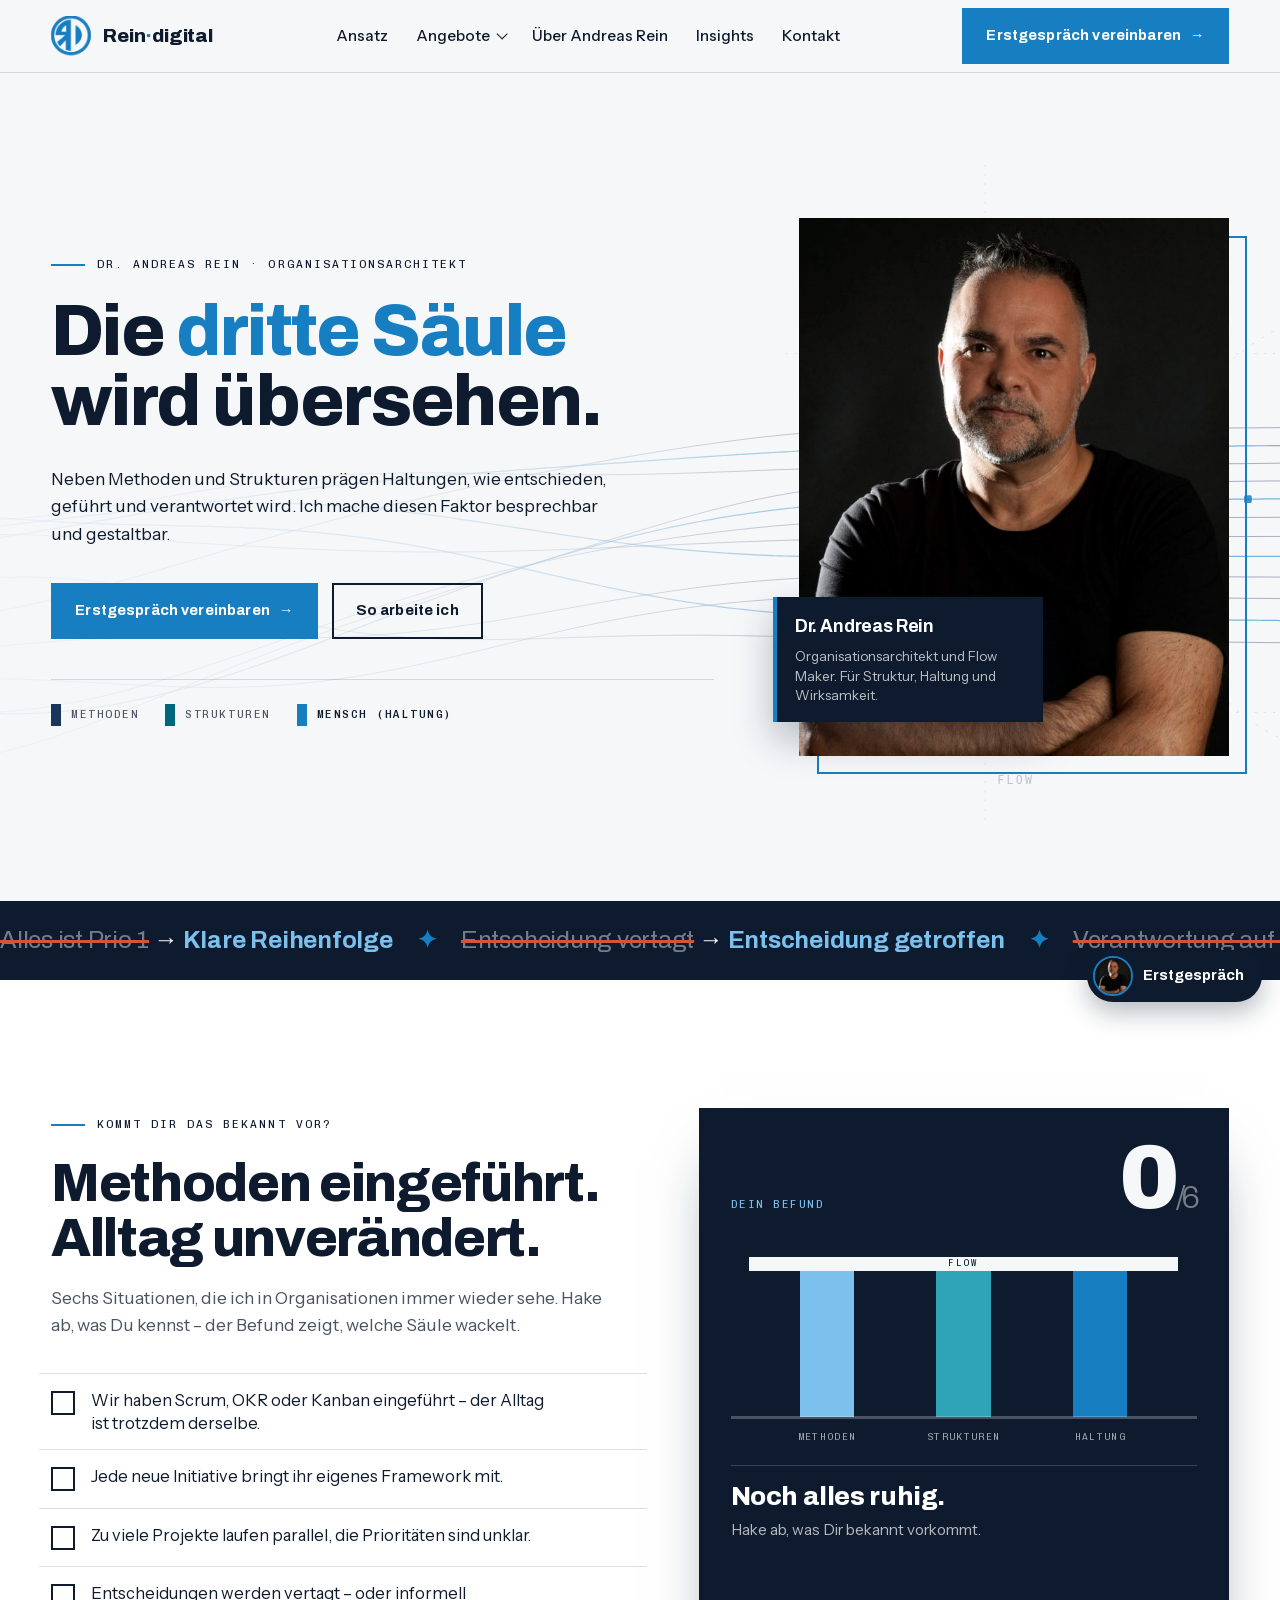
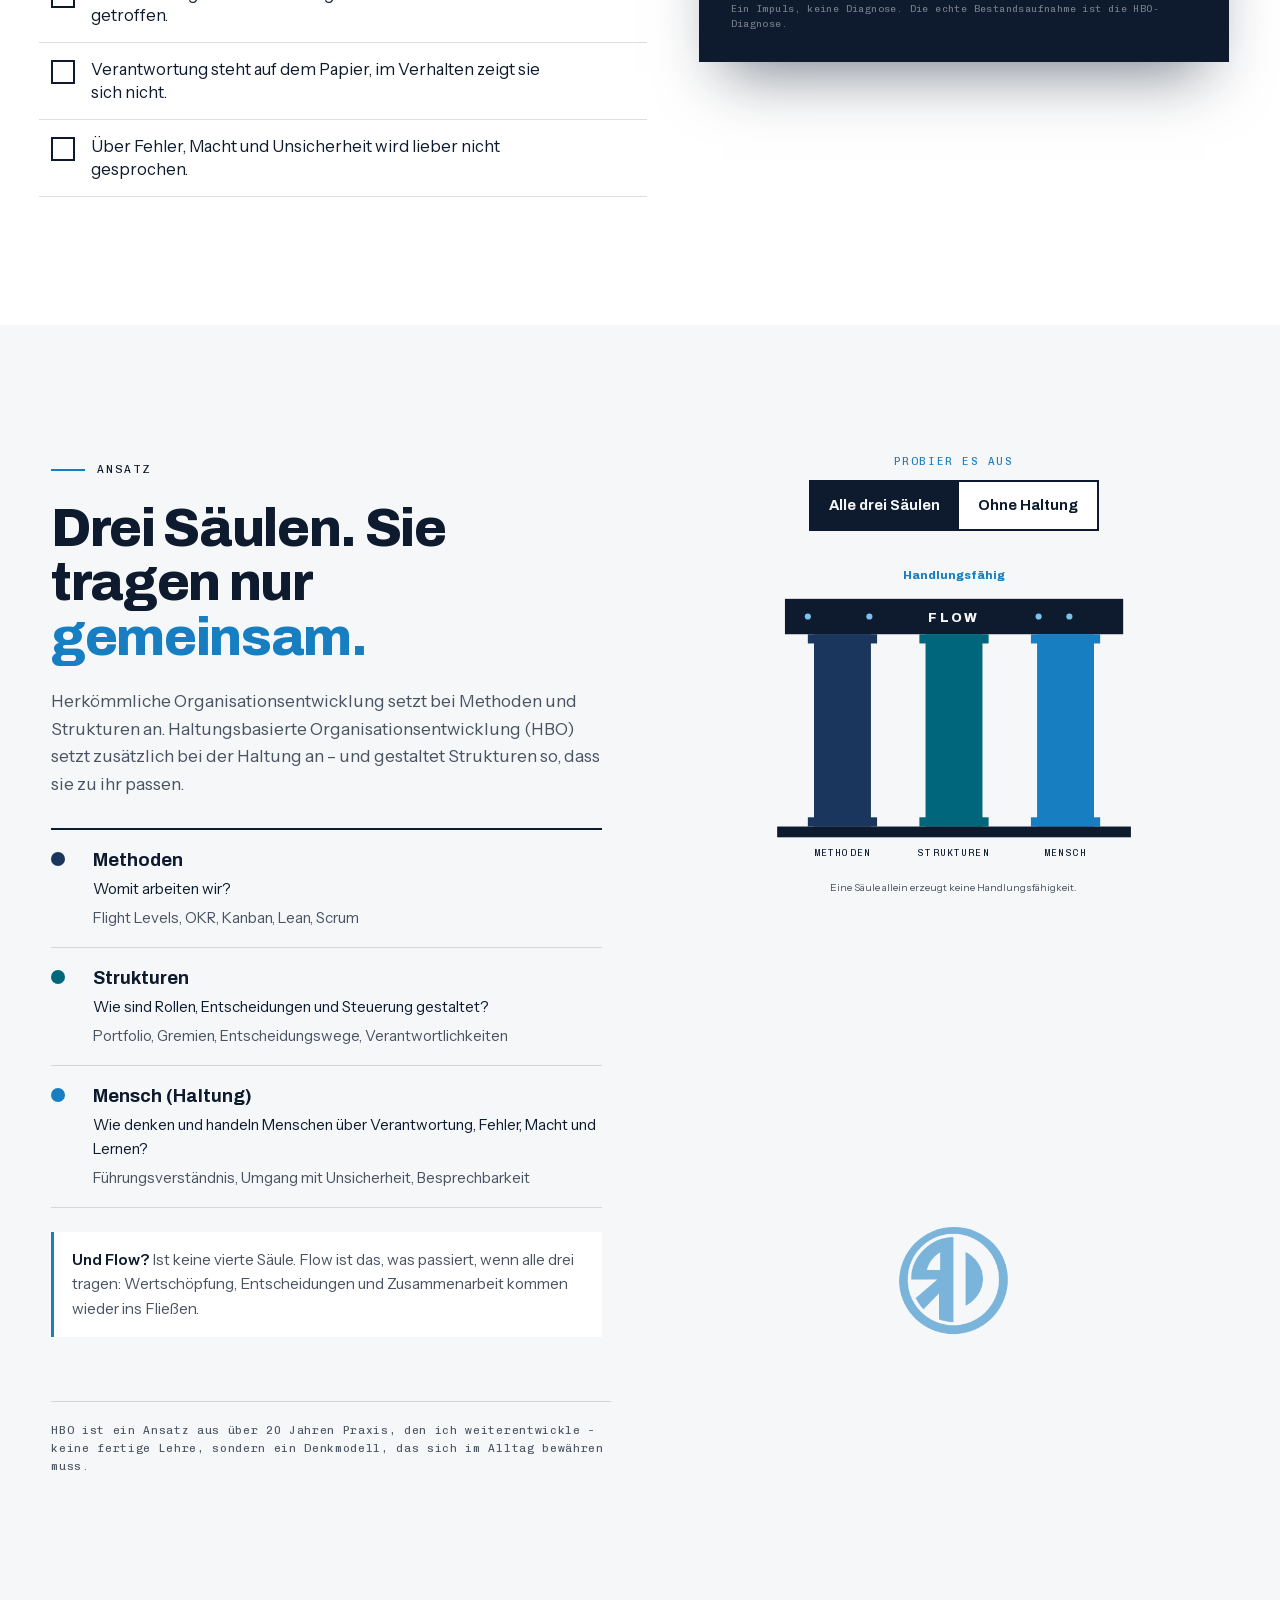
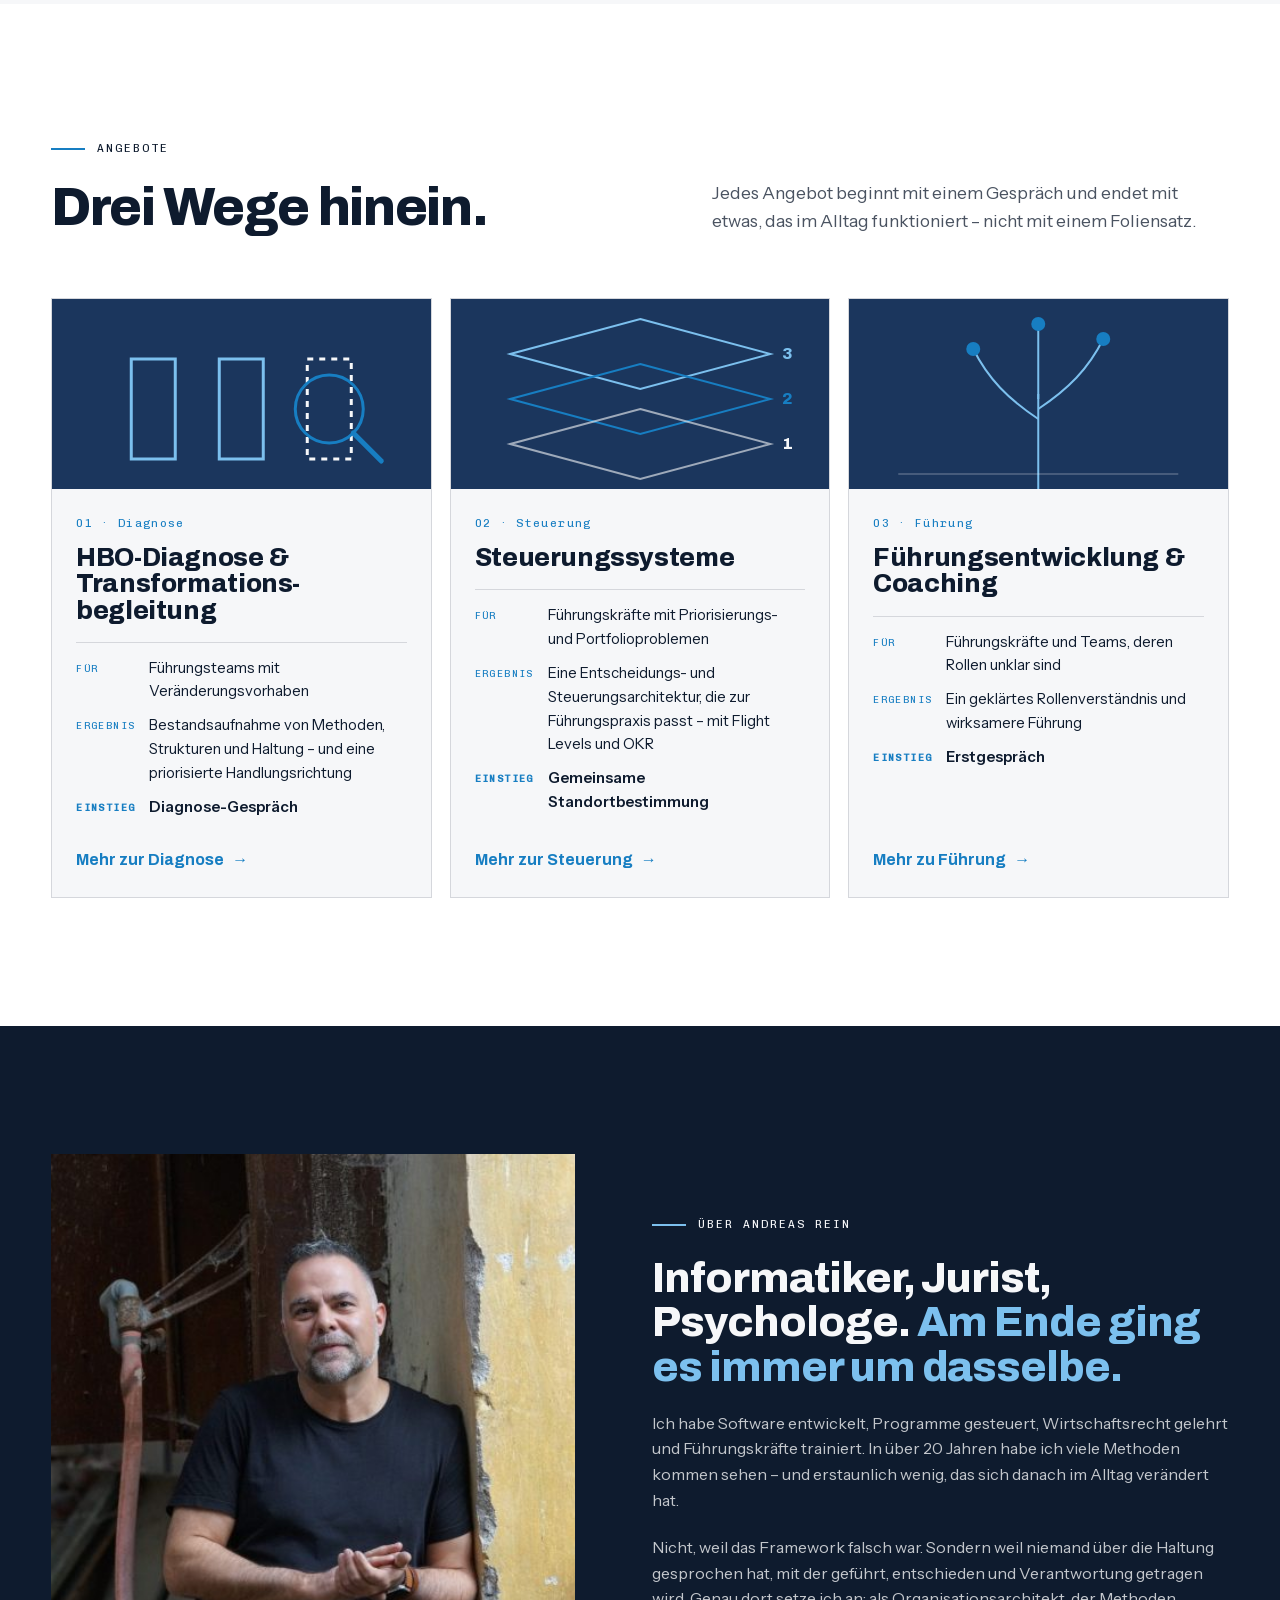
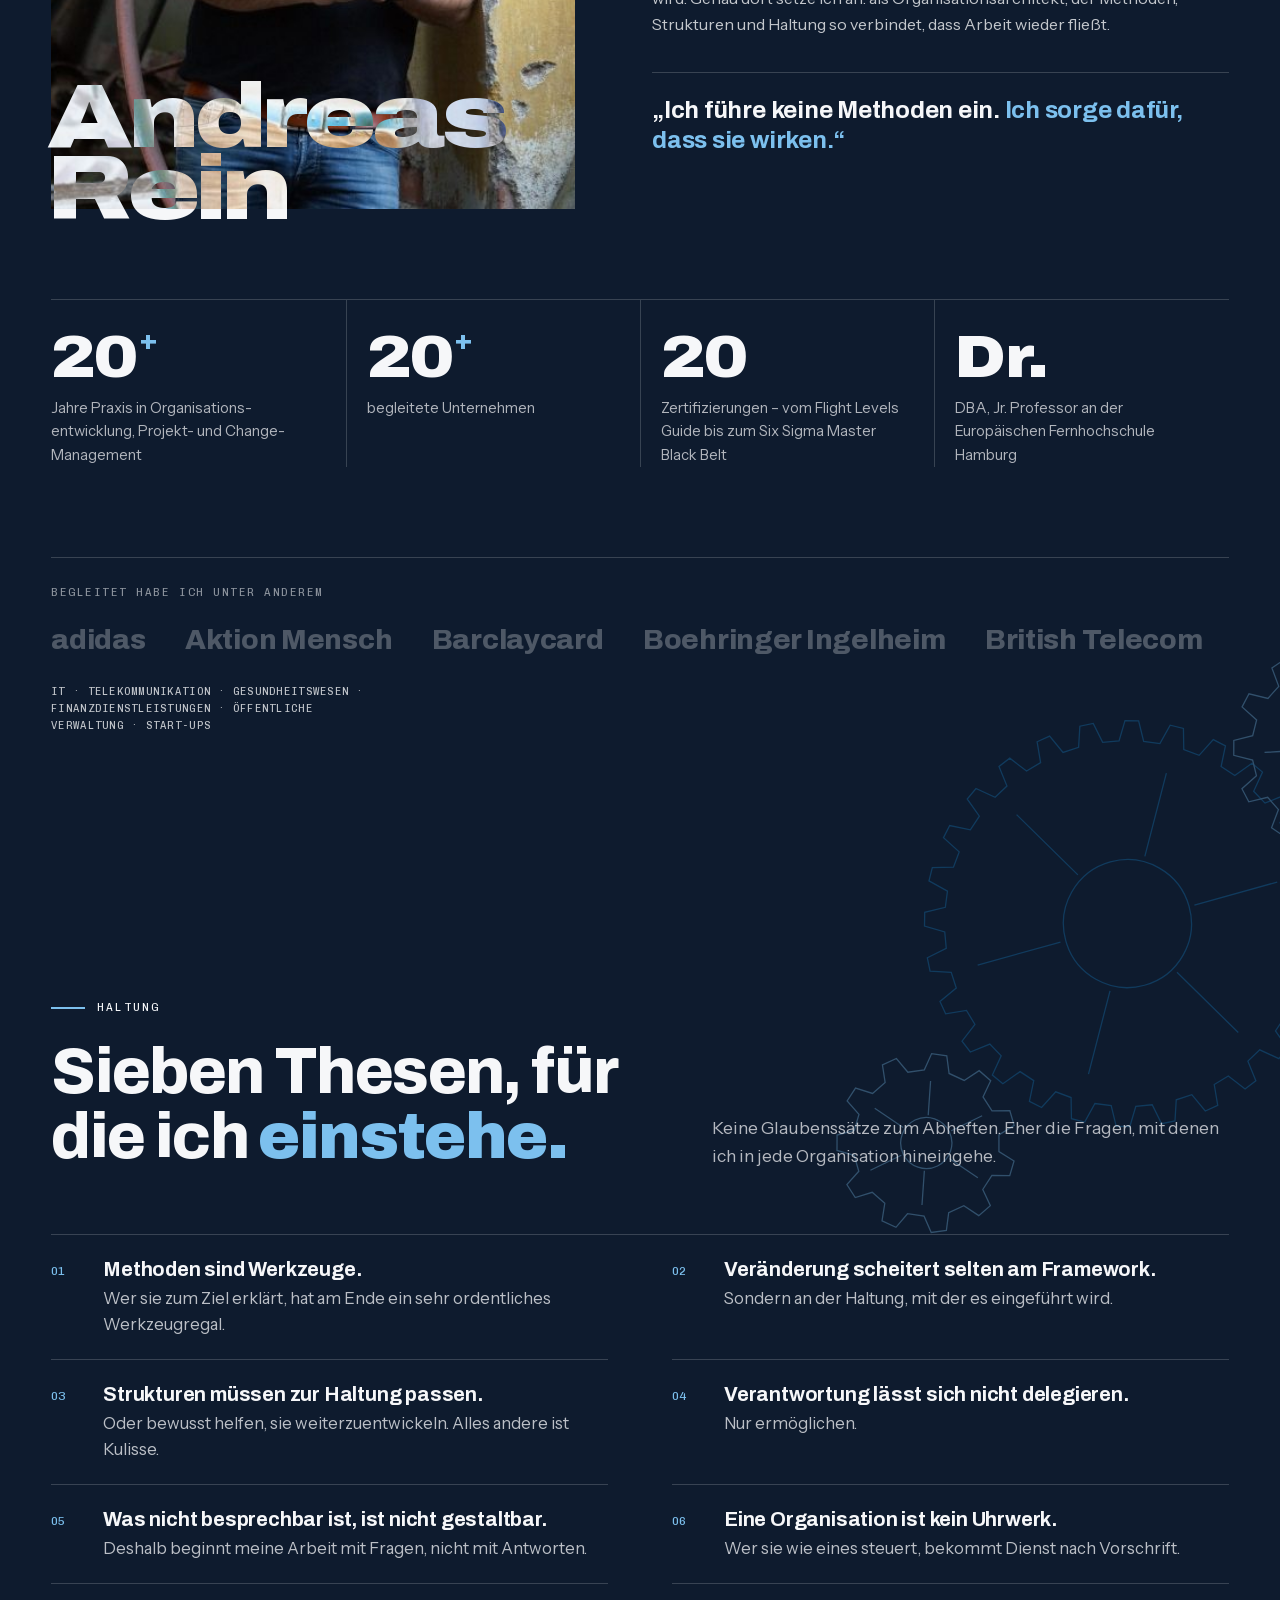
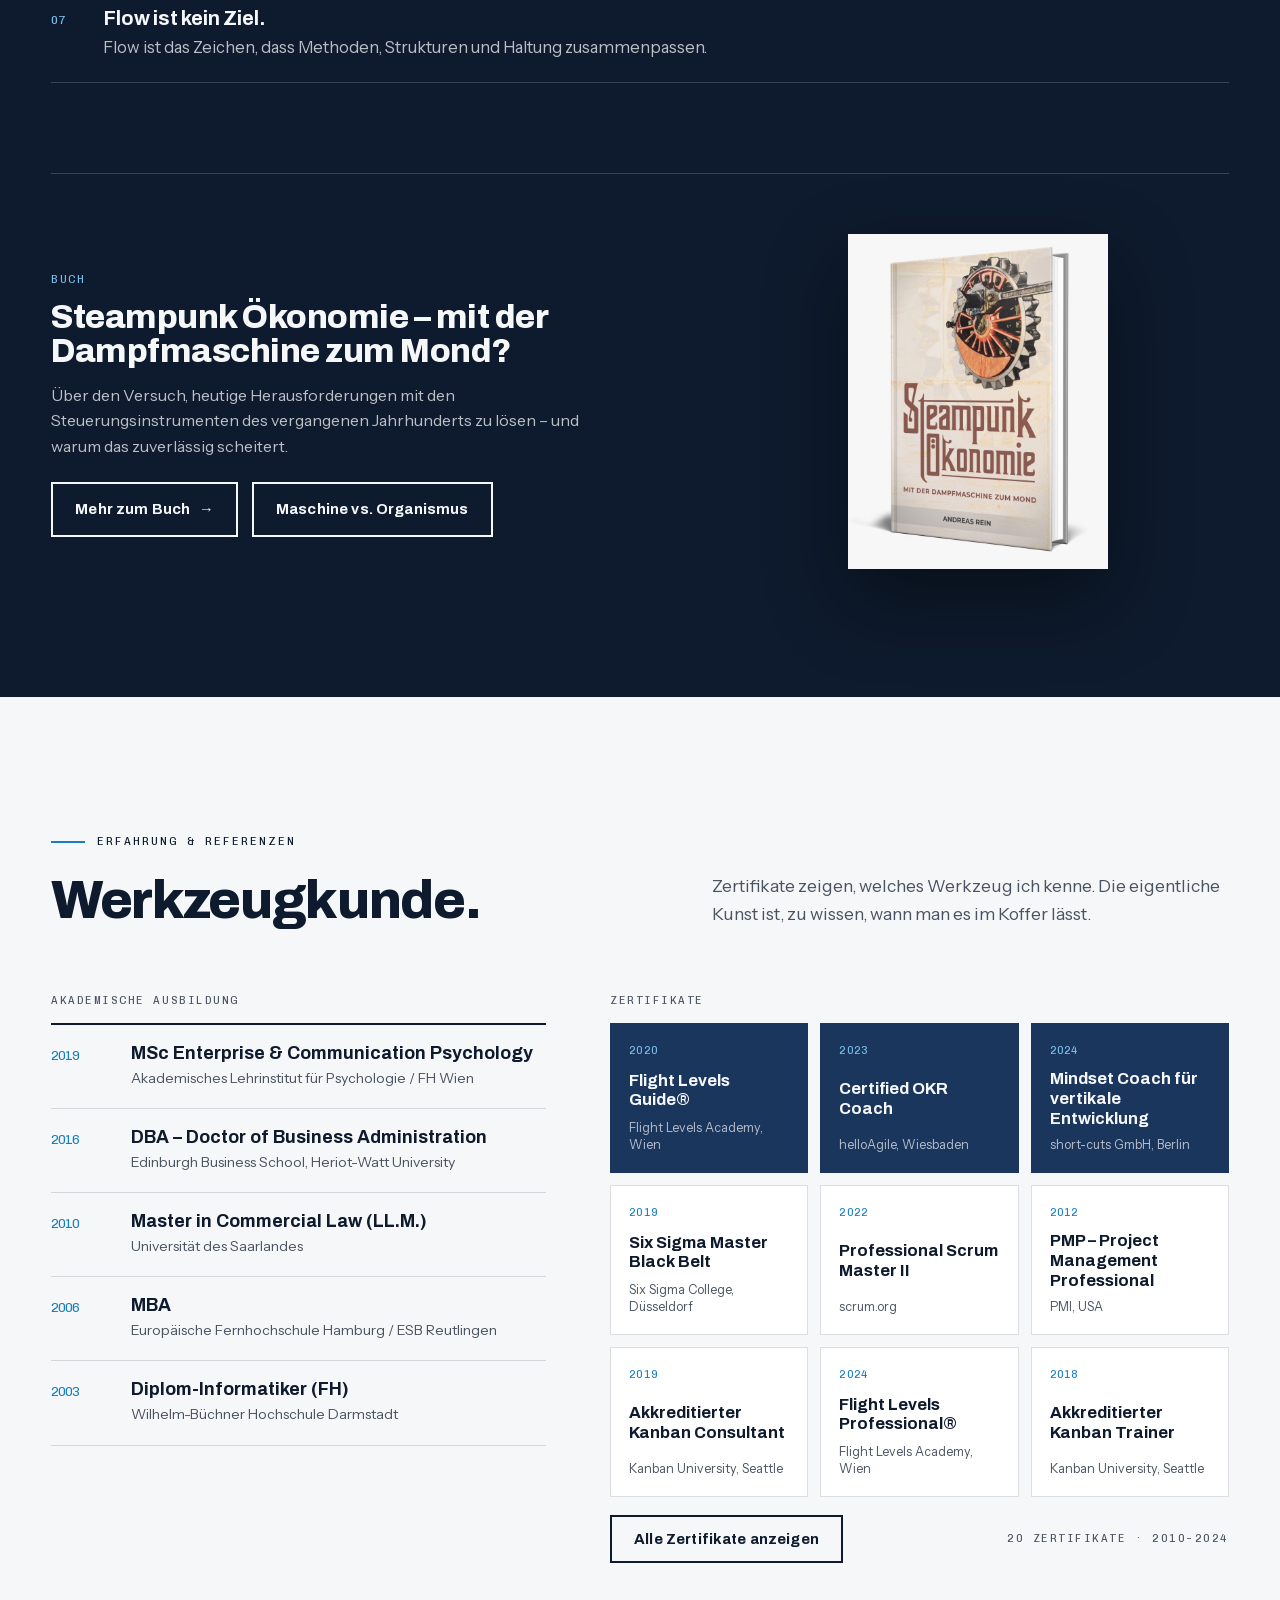
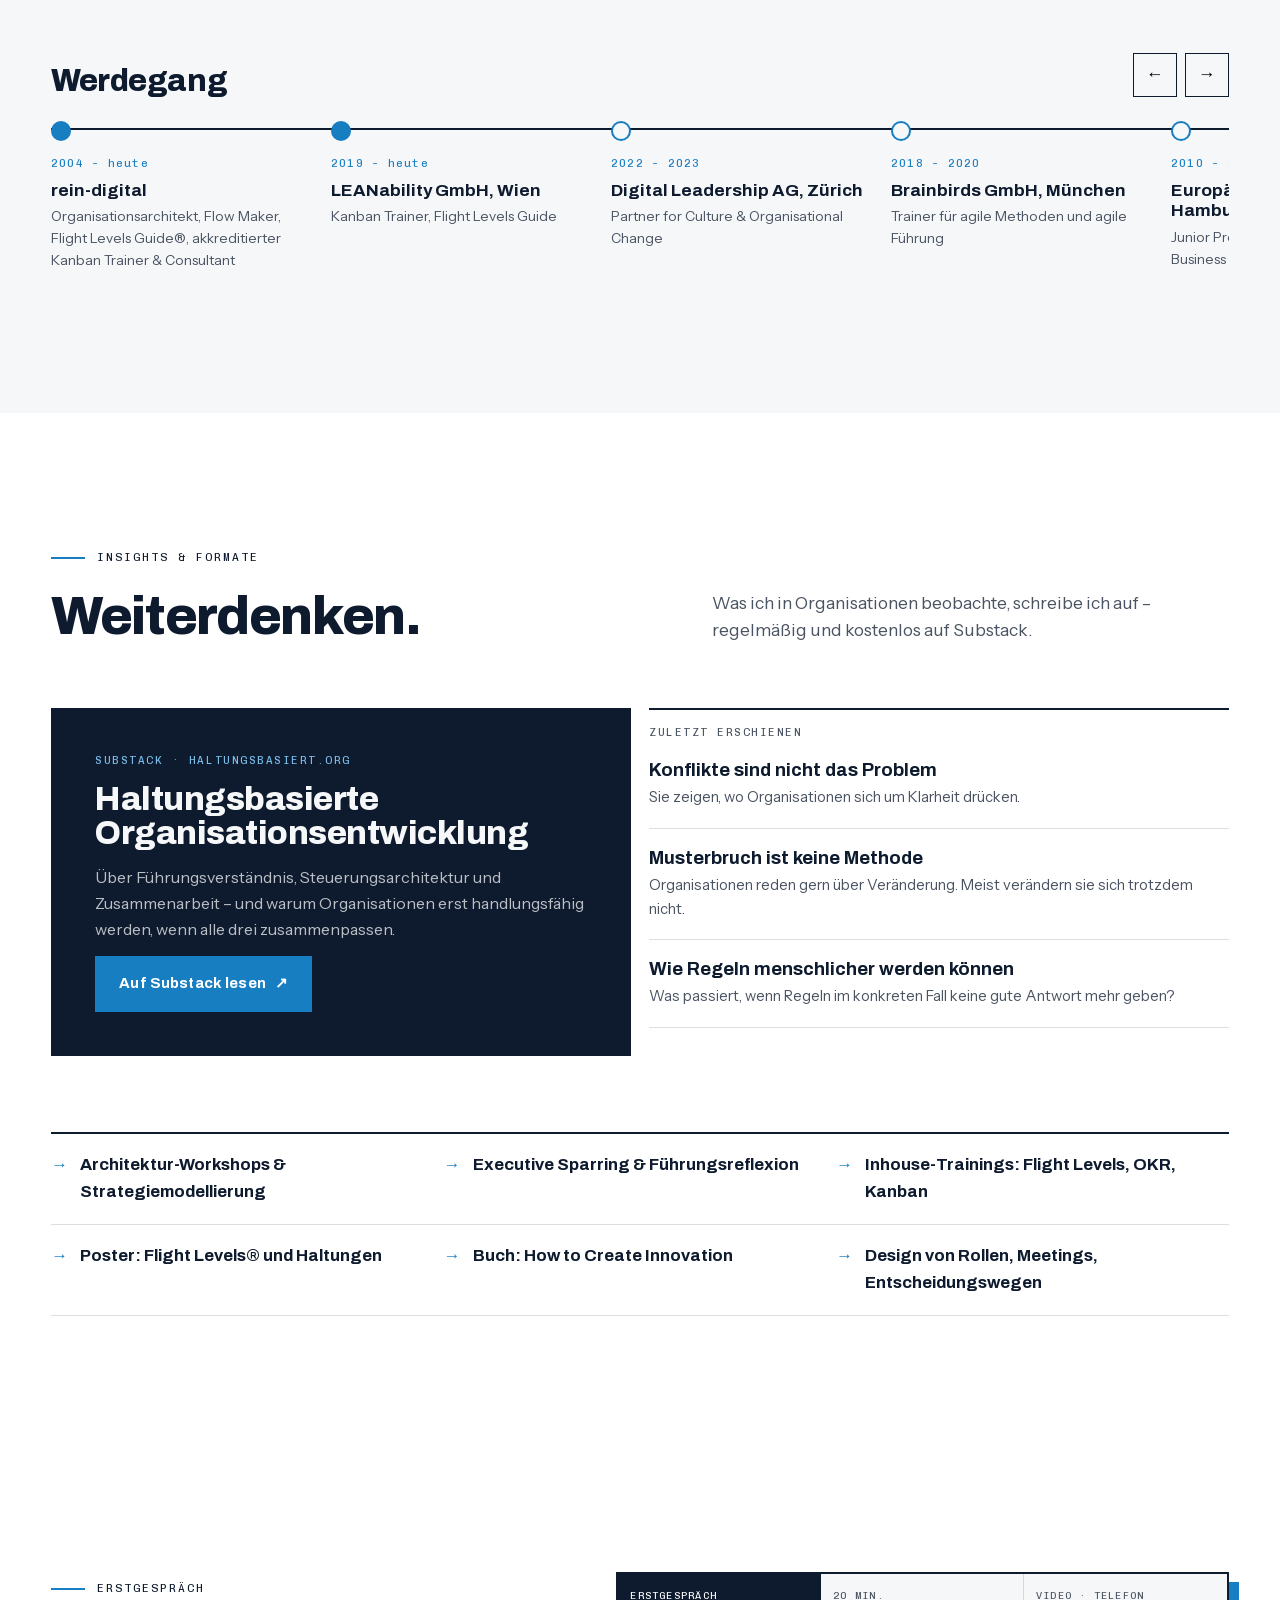
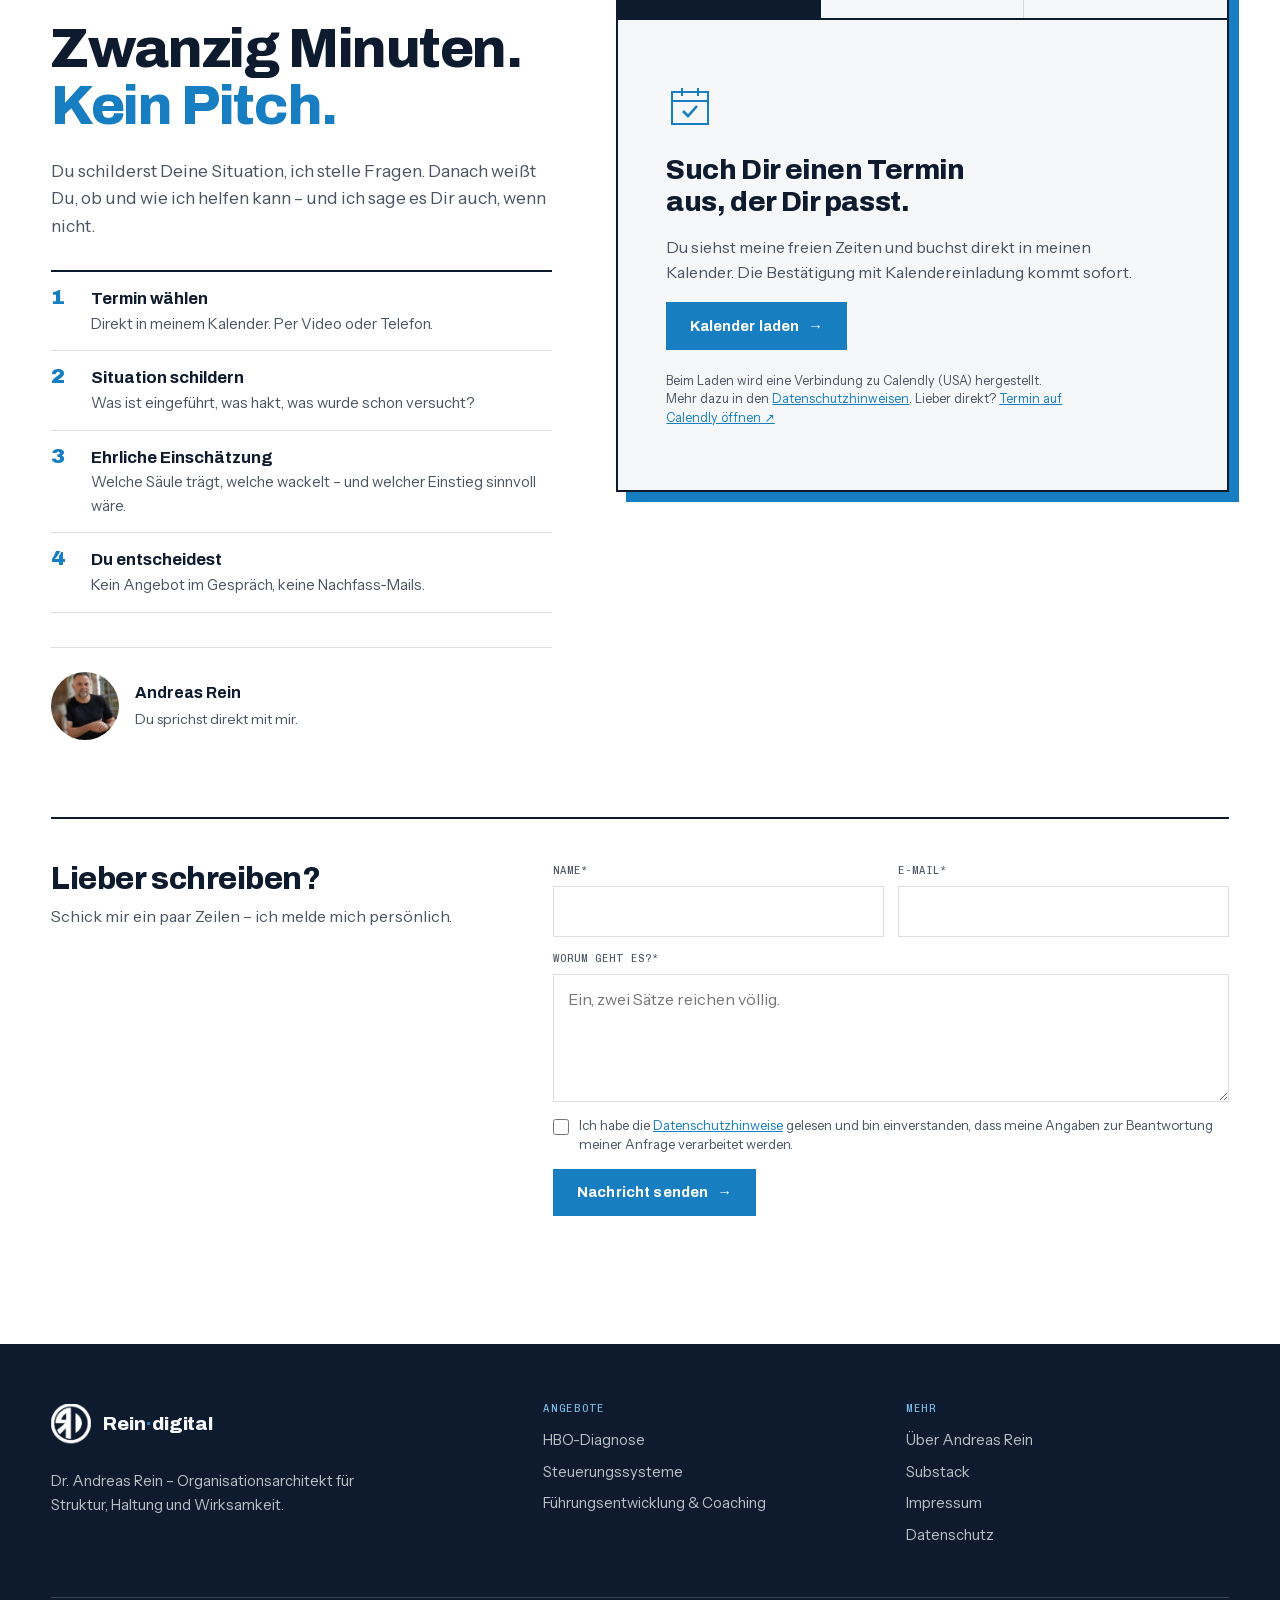
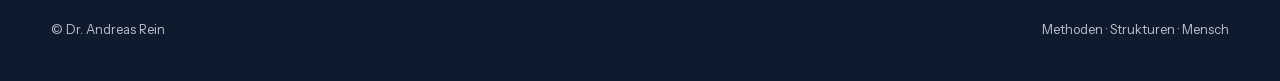
==== index.html @ 0b091388 "Saeulen stoppen ueber dem Logo, Logo bleibt fest darunter Co-Authored-By: Claude Opus 5.5 <noreply@a" ====
<!doctype html>
<html lang="de">
<head>
<meta charset="utf-8">
<meta name="robots" content="noindex,nofollow">
<meta name="viewport" content="width=device-width, initial-scale=1">
<title>Dr. Andreas Rein – Organisationsarchitekt für Struktur, Haltung und Wirksamkeit</title>
<meta name="description" content="Methoden und Strukturen wirken erst, wenn der Mensch dahinter mitgedacht wird. Dr. Andreas Rein – Organisationsarchitekt, Flow Maker, haltungsbasierte Organisationsentwicklung (HBO).">
<link rel="stylesheet" href="assets/fonts.css?v=51">
<link rel="stylesheet" href="assets/site.css?v=51">
</head>
<body>

<header class="hdr">
  <div class="wrap">
    <a class="brand" href="index.html" aria-label="rein-digital Startseite"><span class="mark"><img src="assets/logo.png" alt=""></span><span class="word">Rein<span>·</span>digital</span></a>
    <ul class="nav">
      <li><a href="index.html#ansatz">Ansatz</a></li>
      <li class="dd"><button aria-expanded="false">Angebote</button>
        <div class="dd-menu">
          <a href="health-series.html"><b>HBO-Diagnose &amp; Transformationsbegleitung</b><small>Für Führungsteams mit Veränderungsvorhaben</small></a>
          <a href="flow-steuerung.html"><b>Steuerungssysteme</b><small>Flight Levels, OKR</small></a>
          <a href="haltung-fuehrung.html"><b>Führungsentwicklung &amp; Coaching</b><small>Für Führungskräfte und Teams mit unklaren Rollen</small></a>
        </div>
      </li>
      <li><a href="index.html#about">Über Andreas Rein</a></li>
      <li><a href="index.html#insights">Insights</a></li>
      <li><a href="index.html#termin">Kontakt</a></li>
      <li class="cta-m"><a class="btn primary" href="index.html#termin">Erstgespräch vereinbaren →</a></li>
    </ul>
    <a class="btn primary" href="index.html#termin">Erstgespräch vereinbaren <span class="arr">→</span></a>
    <button class="burger" aria-label="Menü" aria-expanded="false"><i></i></button>
  </div>
</header>

<main>
<!-- HERO -->
<section class="hero">
  <div class="hero-bg" aria-hidden="true"></div>
  <div class="wrap">
    <div>
      <div class="eyebrow">Dr. Andreas Rein · Organisationsarchitekt</div>
      <h1>Die <span class="hl">dritte Säule</span> wird übersehen.</h1>
      <p class="lead">Neben Methoden und Strukturen prägen Haltungen, wie entschieden, geführt und verantwortet wird. Ich mache diesen Faktor besprechbar und gestaltbar.</p>
      <div class="hero-cta">
        <a class="btn primary" href="#termin">Erstgespräch vereinbaren <span class="arr">→</span></a>
        <a class="btn" href="#ansatz">So arbeite ich</a>
      </div>
      <div class="hero-pillars" aria-label="Methoden, Strukturen, Mensch (Haltung)">
        <span><i></i>Methoden</span>
        <span><i></i>Strukturen</span>
        <span class="third"><i></i>Mensch (Haltung)</span>
      </div>
    </div>
    <figure class="portrait-card">
      <span class="frame" aria-hidden="true"></span>
      <img src="assets/img/p2.jpg" alt="Dr. Andreas Rein">
      <figcaption class="tag"><b>Dr. Andreas Rein</b><span>Organisationsarchitekt und Flow Maker. Für Struktur, Haltung und Wirksamkeit.</span></figcaption>
    </figure>
  </div>
</section>

<div class="ticker" aria-hidden="true"><div class="ticker-track" id="ticker"></div></div>

<!-- PROBLEM / SELF-CHECK -->
<section class="sec white" id="check">
  <div class="wrap pulse-grid">
    <div>
      <div class="eyebrow">Kommt Dir das bekannt vor?</div>
      <h2>Methoden eingeführt. Alltag unverändert.</h2>
      <p class="lead" style="margin:18px 0 34px">Sechs Situationen, die ich in Organisationen immer wieder sehe. Hake ab, was Du kennst – der Befund zeigt, welche Säule wackelt.</p>
      <div id="qs"></div>
    </div>
    <div class="befund" id="befund" data-l="0">
      <div class="b-head"><span class="mono">Dein Befund</span><div class="b-score"><b id="sc">0</b><small>/6</small></div></div>
      <div class="meter" id="meter"><i></i><i></i><i></i><i></i><i></i><i></i></div>
      <div class="mt" id="mt" aria-hidden="true">
        <div class="mt-beam"><span>Flow</span></div>
        <div class="mt-cols">
          <div class="mt-col" data-d="Methoden" style="--c:#7CC0EE"><i></i><span>Methoden</span></div>
          <div class="mt-col" data-d="Strukturen" style="--c:#2FA3B8"><i></i><span>Strukturen</span></div>
          <div class="mt-col" data-d="Haltung" style="--c:#177EC2"><i></i><span>Haltung</span></div>
        </div>
        <div class="mt-base"></div>
      </div>
      <div class="verdict" id="verdict"></div>
      <p class="note">Ein Impuls, keine Diagnose. Die echte Bestandsaufnahme ist die HBO-Diagnose.</p>
    </div>
  </div>
</section>

<!-- APPROACH: THREE PILLARS -->
<section class="sec" id="ansatz">
  <div class="wrap coh-grid">
    <div class="rv">
      <div class="eyebrow">Ansatz</div>
      <h2>Drei Säulen. Sie tragen nur <span class="hl">gemeinsam.</span></h2>
      <p class="lead" style="margin-top:22px">Herkömmliche Organisationsentwicklung setzt bei Methoden und Strukturen an. Haltungsbasierte Organisationsentwicklung (HBO) setzt zusätzlich bei der Haltung an – und gestaltet Strukturen so, dass sie zu ihr passen.</p>
      <div class="pillars">
        <div class="pillar"><i style="background:var(--navy)"></i><div><b>Methoden</b><em>Womit arbeiten wir?</em><span>Flight Levels, OKR, Kanban, Lean, Scrum</span></div></div>
        <div class="pillar"><i style="background:var(--petrol)"></i><div><b>Strukturen</b><em>Wie sind Rollen, Entscheidungen und Steuerung gestaltet?</em><span>Portfolio, Gremien, Entscheidungswege, Verantwortlichkeiten</span></div></div>
        <div class="pillar"><i style="background:var(--blue)"></i><div><b>Mensch (Haltung)</b><em>Wie denken und handeln Menschen über Verantwortung, Fehler, Macht und Lernen?</em><span>Führungsverständnis, Umgang mit Unsicherheit, Besprechbarkeit</span></div></div>
      </div>
      <p class="flow-note"><b>Und Flow?</b> Ist keine vierte Säule. Flow ist das, was passiert, wenn alle drei tragen: Wertschöpfung, Entscheidungen und Zusammenarbeit kommen wieder ins Fließen.</p>
    </div>
    <div class="temple-col">
     <div class="temple-sticky">
      <div class="seg-wrap"><span class="mono">Probier es aus</span><div class="seg" id="colSeg"><button data-v="all" aria-pressed="true">Alle drei Säulen</button><button data-v="two" aria-pressed="false">Ohne Haltung</button></div></div>
    <svg class="temple rv" id="temple" viewBox="0 0 520 470" role="img" aria-label="Drei Säulen – Methoden, Strukturen und Mensch (Haltung) – tragen gemeinsam den Flow">
      <g class="beam">
        <rect x="40" y="70" width="440" height="46" fill="#0E1B2E"/>
        <text x="260" y="100" text-anchor="middle" font-family="Archivo" font-weight="800" font-size="17" letter-spacing="3" fill="#F6F7F9">FLOW</text>
        <g class="dots" fill="#7CC0EE"><circle cx="70" cy="93" r="4"/><circle cx="150" cy="93" r="4"/><circle cx="370" cy="93" r="4"/><circle cx="410" cy="93" r="4"/></g>
      </g>
      <g class="col c1"><rect x="78" y="116" width="74" height="250" fill="#1B365D"/><rect x="70" y="116" width="90" height="12" fill="#1B365D"/><rect x="70" y="354" width="90" height="12" fill="#1B365D"/></g>
      <g class="col c2"><rect x="223" y="116" width="74" height="250" fill="#00667B"/><rect x="215" y="116" width="90" height="12" fill="#00667B"/><rect x="215" y="354" width="90" height="12" fill="#00667B"/></g>
      <g class="col c3"><rect x="368" y="116" width="74" height="250" fill="#177EC2"/><rect x="360" y="116" width="90" height="12" fill="#177EC2"/><rect x="360" y="354" width="90" height="12" fill="#177EC2"/></g>
      <rect class="ghost" x="368" y="116" width="74" height="250" fill="none" stroke="#177EC2" stroke-width="2" stroke-dasharray="6 7"/>
      <rect x="30" y="366" width="460" height="14" fill="#0E1B2E"/>
      <g font-family="Chivo Mono, monospace" font-size="12" letter-spacing="1.5" text-anchor="middle" fill="#0E1B2E">
        <text x="115" y="404">METHODEN</text><text x="260" y="404">STRUKTUREN</text><text class="l3" x="405" y="404">MENSCH</text>
      </g>
      <text class="warn" x="260" y="44" text-anchor="middle" font-family="Archivo" font-weight="800" font-size="15" fill="#D2553A">Stau · Reibung · Dienst nach Vorschrift</text>
      <text class="ok" x="260" y="44" text-anchor="middle" font-family="Archivo" font-weight="800" font-size="15" fill="#177EC2">Handlungsfähig</text>
      <text x="260" y="450" text-anchor="middle" font-family="Instrument Sans, sans-serif" font-size="13" fill="#4A5361">Eine Säule allein erzeugt keine Handlungsfähigkeit.</text>
    </svg>
     </div>
      <div class="logo-under" aria-hidden="true"><img src="assets/logo.png" alt=""></div>
    </div>
  </div>
  <div class="wrap"><p class="hbo-note rv">HBO ist ein Ansatz aus über 20 Jahren Praxis, den ich weiterentwickle – keine fertige Lehre, sondern ein Denkmodell, das sich im Alltag bewähren muss.</p></div>
</section>

<!-- OFFERS -->
<section class="sec white" id="angebote">
  <span id="leistungen" class="anchor"></span>
  <div class="wrap">
    <div class="sec-head">
      <div><div class="eyebrow">Angebote</div><h2>Drei Wege hinein.</h2></div>
      <p class="lead">Jedes Angebot beginnt mit einem Gespräch und endet mit etwas, das im Alltag funktioniert – nicht mit einem Foliensatz.</p>
    </div>
    <div class="svc">
      <a class="svc-card rv" href="health-series.html">
        <div class="vis"><svg viewBox="0 0 400 190" preserveAspectRatio="xMidYMid slice" aria-hidden="true"><g fill="none" stroke-width="3"><rect x="90" y="60" width="44" height="100" stroke="#7CC0EE"/><rect x="178" y="60" width="44" height="100" stroke="#7CC0EE"/><rect x="266" y="60" width="44" height="100" stroke="#F6F7F9" stroke-dasharray="6 6"/></g><circle cx="288" cy="110" r="34" fill="none" stroke="#177EC2" stroke-width="3"/><path d="M312 134 L340 162" stroke="#177EC2" stroke-width="5" stroke-linecap="round"/></svg></div>
        <div class="body"><span class="n">01 · Diagnose</span><h3>HBO-Diagnose &amp; Transformations&shy;begleitung</h3>
          <dl class="offer"><dt>Für</dt><dd>Führungsteams mit Veränderungsvorhaben</dd><dt>Ergebnis</dt><dd>Bestandsaufnahme von Methoden, Strukturen und Haltung – und eine priorisierte Handlungsrichtung</dd><dt>Einstieg</dt><dd>Diagnose-Gespräch</dd></dl>
          <span class="go">Mehr zur Diagnose <span>→</span></span></div>
      </a>
      <a class="svc-card rv" href="flow-steuerung.html">
        <div class="vis"><svg viewBox="0 0 400 190" preserveAspectRatio="xMidYMid slice" aria-hidden="true"><g fill="none" stroke="#7CC0EE" stroke-width="2"><polygon points="200,20 330,55 200,90 70,55"/><polygon points="200,65 330,100 200,135 70,100" stroke="#177EC2"/><polygon points="200,110 330,145 200,180 70,145" stroke="#F6F7F9" opacity=".6"/></g><text x="342" y="60" fill="#7CC0EE" font-family="Archivo" font-weight="800" font-size="16">3</text><text x="342" y="105" fill="#177EC2" font-family="Archivo" font-weight="800" font-size="16">2</text><text x="342" y="150" fill="#F6F7F9" font-family="Archivo" font-weight="800" font-size="16">1</text></svg></div>
        <div class="body"><span class="n">02 · Steuerung</span><h3>Steuerungs&shy;systeme</h3>
          <dl class="offer"><dt>Für</dt><dd>Führungskräfte mit Priorisierungs- und Portfolioproblemen</dd><dt>Ergebnis</dt><dd>Eine Entscheidungs- und Steuerungsarchitektur, die zur Führungspraxis passt – mit Flight Levels und OKR</dd><dt>Einstieg</dt><dd>Gemeinsame Standortbestimmung</dd></dl>
          <span class="go">Mehr zur Steuerung <span>→</span></span></div>
      </a>
      <a class="svc-card rv" href="haltung-fuehrung.html">
        <div class="vis"><svg viewBox="0 0 400 190" preserveAspectRatio="xMidYMid slice" aria-hidden="true"><g fill="none" stroke="#7CC0EE" stroke-width="2"><path d="M200 190 C200 150 200 120 200 95"/><path d="M200 120 C170 100 150 80 135 50"/><path d="M200 110 C230 90 250 70 265 40"/><path d="M200 100 C200 80 200 60 200 25"/></g><g fill="#177EC2"><circle cx="135" cy="50" r="7"/><circle cx="265" cy="40" r="7"/><circle cx="200" cy="25" r="7"/></g><path d="M60 175 H340" stroke="#F6F7F9" stroke-opacity=".4"/></svg></div>
        <div class="body"><span class="n">03 · Führung</span><h3>Führungs&shy;entwicklung &amp; Coaching</h3>
          <dl class="offer"><dt>Für</dt><dd>Führungskräfte und Teams, deren Rollen unklar sind</dd><dt>Ergebnis</dt><dd>Ein geklärtes Rollenverständnis und wirksamere Führung</dd><dt>Einstieg</dt><dd>Erstgespräch</dd></dl>
          <span class="go">Mehr zu Führung <span>→</span></span></div>
      </a>
    </div>
  </div>
</section>

<!-- ABOUT -->
<section class="about sec" id="about">
  <div class="wrap">
    <div class="about-grid">
      <div class="about-photo rv">
        <img src="assets/img/p5.jpg" alt="Dr. Andreas Rein in einer alten Industriehalle">
        <div class="name" aria-hidden="true">Andreas<br>Rein</div>
      </div>
      <div class="rv">
        <div class="eyebrow">Über Andreas Rein</div>
        <h2>Informatiker, Jurist, Psychologe. <em>Am Ende ging es immer um dasselbe.</em></h2>
        <p>Ich habe Software entwickelt, Programme gesteuert, Wirtschaftsrecht gelehrt und Führungskräfte trainiert. In über 20 Jahren habe ich viele Methoden kommen sehen – und erstaunlich wenig, das sich danach im Alltag verändert hat.</p>
        <p>Nicht, weil das Framework falsch war. Sondern weil niemand über die Haltung gesprochen hat, mit der geführt, entschieden und Verantwortung getragen wird. Genau dort setze ich an: als Organisationsarchitekt, der Methoden, Strukturen und Haltung so verbindet, dass Arbeit wieder fließt.</p>
        <blockquote>„Ich führe keine Methoden ein. <span>Ich sorge dafür, dass sie wirken.“</span></blockquote>
      </div>
    </div>

    <div class="stats">
      <div class="stat"><b data-to="20" data-suf="+">0</b><span>Jahre Praxis in Organisations&shy;entwicklung, Projekt- und Change-Management</span></div>
      <div class="stat"><b data-to="20" data-suf="+">0</b><span>begleitete Unternehmen</span></div>
      <div class="stat"><b data-to="20">0</b><span>Zertifizierungen – vom Flight Levels Guide bis zum Six Sigma Master Black Belt</span></div>
      <div class="stat"><b>Dr.</b><span>DBA, Jr. Professor an der Europäischen Fernhochschule Hamburg</span></div>
    </div>

    <div class="clients">
      <span class="mono">Begleitet habe ich unter anderem</span>
      <div class="marquee" id="marquee"></div>
      <p class="branches">IT · Telekommunikation · Gesundheitswesen · Finanzdienstleistungen · Öffentliche Verwaltung · Start-ups</p>
    </div>
  </div>
</section>

<!-- MANIFESTO -->
<section class="steam sec" id="haltung">
  <svg class="gears" viewBox="0 0 700 700" aria-hidden="true"></svg>
  <div class="wrap">
    <div class="sec-head">
      <div><div class="eyebrow">Haltung</div><h2>Sieben Thesen, für die ich <b>einstehe.</b></h2></div>
      <p class="lead">Keine Glaubenssätze zum Abheften. Eher die Fragen, mit denen ich in jede Organisation hineingehe.</p>
    </div>
    <ol class="theses">
      <li class="rv"><b>Methoden sind Werkzeuge.</b> Wer sie zum Ziel erklärt, hat am Ende ein sehr ordentliches Werkzeugregal.</li>
      <li class="rv"><b>Veränderung scheitert selten am Framework.</b> Sondern an der Haltung, mit der es eingeführt wird.</li>
      <li class="rv"><b>Strukturen müssen zur Haltung passen.</b> Oder bewusst helfen, sie weiterzuentwickeln. Alles andere ist Kulisse.</li>
      <li class="rv"><b>Verantwortung lässt sich nicht delegieren.</b> Nur ermöglichen.</li>
      <li class="rv"><b>Was nicht besprechbar ist, ist nicht gestaltbar.</b> Deshalb beginnt meine Arbeit mit Fragen, nicht mit Antworten.</li>
      <li class="rv"><b>Eine Organisation ist kein Uhrwerk.</b> Wer sie wie eines steuert, bekommt Dienst nach Vorschrift.</li>
      <li class="rv"><b>Flow ist kein Ziel.</b> Flow ist das Zeichen, dass Methoden, Strukturen und Haltung zusammenpassen.</li>
    </ol>
    <div class="steam-grid steam-book">
      <div class="rv">
        <span class="mono" style="color:var(--blue-l)">Buch</span>
        <h3>Steampunk Ökonomie – mit der Dampfmaschine zum Mond?</h3>
        <p>Über den Versuch, heutige Herausforderungen mit den Steuerungsinstrumenten des vergangenen Jahrhunderts zu lösen – und warum das zuverlässig scheitert.</p>
        <div style="margin-top:22px;display:flex;gap:14px;flex-wrap:wrap"><a class="btn light" href="https://www.rein-digital.com/bucher/">Mehr zum Buch <span class="arr">→</span></a><a class="btn light" href="haltung-fuehrung.html#steampunk">Maschine vs. Organismus</a></div>
      </div>
      <img class="book-cover rv" src="assets/img/p3.jpg" alt="Buchcover: Steampunk Ökonomie – Mit der Dampfmaschine zum Mond, von Andreas Rein">
    </div>
  </div>
</section>

<!-- EXPERIENCE & CREDENTIALS -->
<section class="sec" id="zertifikate">
  <div class="wrap">
    <div class="sec-head">
      <div><div class="eyebrow">Erfahrung &amp; Referenzen</div><h2>Werkzeugkunde.</h2></div>
      <p class="lead">Zertifikate zeigen, welches Werkzeug ich kenne. Die eigentliche Kunst ist, zu wissen, wann man es im Koffer lässt.</p>
    </div>
    <div class="creds">
      <div class="rv">
        <span class="mono" style="color:var(--ink-soft);display:block;margin-bottom:14px">Akademische Ausbildung</span>
        <div class="degrees">
          <div class="degree"><span class="y">2019</span><div><b>MSc Enterprise &amp; Communication Psychology</b><span>Akademisches Lehrinstitut für Psychologie / FH Wien</span></div></div>
          <div class="degree"><span class="y">2016</span><div><b>DBA – Doctor of Business Administration</b><span>Edinburgh Business School, Heriot-Watt University</span></div></div>
          <div class="degree"><span class="y">2010</span><div><b>Master in Commercial Law (LL.M.)</b><span>Universität des Saarlandes</span></div></div>
          <div class="degree"><span class="y">2006</span><div><b>MBA</b><span>Europäische Fernhochschule Hamburg / ESB Reutlingen</span></div></div>
          <div class="degree"><span class="y">2003</span><div><b>Diplom-Informatiker (FH)</b><span>Wilhelm-Büchner Hochschule Darmstadt</span></div></div>
        </div>
      </div>
      <div class="rv">
        <span class="mono" style="color:var(--ink-soft);display:block;margin-bottom:14px">Zertifikate</span>
        <div class="badges" id="badges">
          <div class="badge top"><span class="y">2020</span><b>Flight Levels Guide®</b><span>Flight Levels Academy, Wien</span></div>
          <div class="badge top"><span class="y">2023</span><b>Certified OKR Coach</b><span>helloAgile, Wiesbaden</span></div>
          <div class="badge top"><span class="y">2024</span><b>Mindset Coach für vertikale Entwicklung</b><span>short-cuts GmbH, Berlin</span></div>
          <div class="badge"><span class="y">2019</span><b>Six Sigma Master Black Belt</b><span>Six Sigma College, Düsseldorf</span></div>
          <div class="badge"><span class="y">2022</span><b>Professional Scrum Master II</b><span>scrum.org</span></div>
          <div class="badge"><span class="y">2012</span><b>PMP – Project Management Professional</b><span>PMI, USA</span></div>
          <div class="badge"><span class="y">2019</span><b>Akkreditierter Kanban Consultant</b><span>Kanban University, Seattle</span></div>
          <div class="badge"><span class="y">2024</span><b>Flight Levels Professional®</b><span>Flight Levels Academy, Wien</span></div>
          <div class="badge"><span class="y">2018</span><b>Akkreditierter Kanban Trainer</b><span>Kanban University, Seattle</span></div>
          <div class="badge more"><span class="y">2017</span><b>Kanban Coaching Professional</b><span>Kanban University, Seattle</span></div>
          <div class="badge more"><span class="y">2017</span><b>Enterprise Kanban Coach</b><span>LEANability GmbH, Wien</span></div>
          <div class="badge more"><span class="y">2017</span><b>Kanban Management Professional</b><span>Kanban University, Seattle</span></div>
          <div class="badge more"><span class="y">2015</span><b>totalSDI Level 1</b><span>Personal Strengths (UK) Ltd.</span></div>
          <div class="badge more"><span class="y">2015</span><b>Master’s Certificate in Project Management</b><span>George Washington University</span></div>
          <div class="badge more"><span class="y">2015</span><b>Associate’s Certificate in Agile Practice</b><span>George Washington University</span></div>
          <div class="badge more"><span class="y">2013</span><b>Professional Scrum Master I</b><span>scrum.org</span></div>
          <div class="badge more"><span class="y">2012</span><b>Product Owner</b><span>CSC Deutschland Akademie</span></div>
          <div class="badge more"><span class="y">2011</span><b>Lean Six Sigma Black Belt</b><span>Game Change Ltd, UK</span></div>
          <div class="badge more"><span class="y">2011</span><b>PRINCE2 Practitioner</b><span>APM Group, UK</span></div>
          <div class="badge more"><span class="y">2010</span><b>Zertifizierter Trainer &amp; Coach</b><span>Heitsch &amp; Partner GmbH</span></div>
        </div>
        <div class="badges-foot"><button class="btn" id="badgesToggle">Alle Zertifikate anzeigen</button><span class="mono" style="color:var(--ink-soft)">20 Zertifikate · 2010–2024</span></div>
      </div>
    </div>

    <div class="career">
      <div style="display:flex;justify-content:space-between;align-items:end;gap:20px;margin-bottom:22px">
        <h3 style="font-size:clamp(1.5rem,2.4vw,2.1rem)">Werdegang</h3>
        <div class="career-nav"><button data-d="-1" aria-label="Zurück">←</button><button data-d="1" aria-label="Weiter">→</button></div>
      </div>
      <div class="career-track">
        <div class="station now"><span class="y">2004 – heute</span><b>rein-digital</b><span>Organisationsarchitekt, Flow Maker, Flight Levels Guide®, akkreditierter Kanban Trainer &amp; Consultant</span></div>
        <div class="station now"><span class="y">2019 – heute</span><b>LEANability GmbH, Wien</b><span>Kanban Trainer, Flight Levels Guide</span></div>
        <div class="station"><span class="y">2022 – 2023</span><b>Digital Leadership AG, Zürich</b><span>Partner for Culture &amp; Organisational Change</span></div>
        <div class="station"><span class="y">2018 – 2020</span><b>Brainbirds GmbH, München</b><span>Trainer für agile Methoden und agile Führung</span></div>
        <div class="station"><span class="y">2010 – 2018</span><b>Europäische Fernhochschule Hamburg</b><span>Junior Professor for International Business Law</span></div>
        <div class="station"><span class="y">2014 – 2018</span><b>TwentyEighty Strategy Execution</b><span>Trainer für Scrum, Projektmanagement, Business Analyse</span></div>
        <div class="station"><span class="y">2012 – 2016</span><b>Bilbaoo GmbH, München</b><span>CLO – Chief Legal Officer</span></div>
        <div class="station"><span class="y">2007 – 2009</span><b>Sapient GmbH, Düsseldorf</b><span>Senior Programme Manager</span></div>
        <div class="station"><span class="y">2005 – 2007</span><b>United Internet / WEB.DE</b><span>Produktmanager Suche für 1&amp;1, web.de und GMX</span></div>
        <div class="station"><span class="y">2004 – 2007</span><b>CrewManager &amp; StoreView</b><span>CTO</span></div>
        <div class="station"><span class="y">1997 – 2002</span><b>AOL Bertelsmann · T-Nova · RiCoNet</b><span>Vom Screen Developer zum Head of Development</span></div>
      </div>
    </div>
  </div>
</section>

<!-- INSIGHTS -->
<section class="sec white" id="insights">
  <div class="wrap">
    <div class="sec-head">
      <div><div class="eyebrow">Insights &amp; Formate</div><h2>Weiterdenken.</h2></div>
      <p class="lead">Was ich in Organisationen beobachte, schreibe ich auf – regelmäßig und kostenlos auf Substack.</p>
    </div>
    <div class="ins-grid">
      <a class="substack rv" href="https://www.haltungsbasiert.org" target="_blank" rel="noopener">
        <span class="mono">Substack · haltungsbasiert.org</span>
        <h3>Haltungsbasierte Organisations&shy;entwicklung</h3>
        <p>Über Führungsverständnis, Steuerungsarchitektur und Zusammenarbeit – und warum Organisationen erst handlungsfähig werden, wenn alle drei zusammenpassen.</p>
        <span class="btn primary">Auf Substack lesen <span class="arr">↗</span></span>
      </a>
      <div class="posts rv">
        <span class="mono" style="color:var(--ink-soft)">Zuletzt erschienen</span>
        <a class="post" href="https://www.haltungsbasiert.org/p/konflikte-sind-nicht-das-problem-520" target="_blank" rel="noopener"><b>Konflikte sind nicht das Problem</b><span>Sie zeigen, wo Organisationen sich um Klarheit drücken.</span></a>
        <a class="post" href="https://www.haltungsbasiert.org/p/musterbruch-ist-keine-methode-er" target="_blank" rel="noopener"><b>Musterbruch ist keine Methode</b><span>Organisationen reden gern über Veränderung. Meist verändern sie sich trotzdem nicht.</span></a>
        <a class="post" href="https://www.haltungsbasiert.org/p/wie-regeln-menschlicher-werden-konnen" target="_blank" rel="noopener"><b>Wie Regeln menschlicher werden können</b><span>Was passiert, wenn Regeln im konkreten Fall keine gute Antwort mehr geben?</span></a>
      </div>
    </div>
    <div class="formats">
      <div>Architektur-Workshops &amp; Strategiemodellierung</div>
      <div>Executive Sparring &amp; Führungsreflexion</div>
      <div>Inhouse-Trainings: Flight Levels, OKR, Kanban</div>
      <div>Poster: Flight Levels® und Haltungen</div>
      <div>Buch: How to Create Innovation</div>
      <div>Design von Rollen, Meetings, Entscheidungswegen</div>
    </div>
  </div>
</section>

<!-- FIRST CALL + BOOKING -->
<section class="sec book-sec" id="termin">
  <span id="kontakt" class="anchor"></span>
  <div class="wrap book-grid">
    <div class="book-intro rv">
      <div class="eyebrow">Erstgespräch</div>
      <h2>Zwanzig Minuten. <span class="hl">Kein Pitch.</span></h2>
      <p class="lead">Du schilderst Deine Situation, ich stelle Fragen. Danach weißt Du, ob und wie ich helfen kann – und ich sage es Dir auch, wenn nicht.</p>
      <ol class="steps-call">
        <li><b>Termin wählen</b><span>Direkt in meinem Kalender. Per Video oder Telefon.</span></li>
        <li><b>Situation schildern</b><span>Was ist eingeführt, was hakt, was wurde schon versucht?</span></li>
        <li><b>Ehrliche Einschätzung</b><span>Welche Säule trägt, welche wackelt – und welcher Einstieg sinnvoll wäre.</span></li>
        <li><b>Du entscheidest</b><span>Kein Angebot im Gespräch, keine Nachfass-Mails.</span></li>
      </ol>
      <figure class="book-me"><img src="assets/img/p6.jpg" alt="Dr. Andreas Rein"><figcaption><b>Andreas Rein</b><span>Du sprichst direkt mit mir.</span></figcaption></figure>
    </div>
    <div class="booker cal rv" id="cal" data-url="https://calendly.com/rein-digital/kontakt">
      <div class="cal-gate">
        <div class="bk-steps"><span class="on">Erstgespräch</span><span>20 Min.</span><span>Video · Telefon</span></div>
        <div class="cal-body">
          <div class="cal-ico" aria-hidden="true"><svg viewBox="0 0 48 48" width="48" height="48" fill="none" stroke="currentColor" stroke-width="2"><rect x="6" y="10" width="36" height="32"/><path d="M6 19h36M16 6v8M32 6v8"/><path d="M17 29l5 5 9-10" stroke-width="2.6"/></svg></div>
          <h3>Such Dir einen Termin aus, der Dir passt.</h3>
          <p>Du siehst meine freien Zeiten und buchst direkt in meinen Kalender. Die Bestätigung mit Kalendereinladung kommt sofort.</p>
          <button class="btn primary" type="button" id="calLoad">Kalender laden <span class="arr">→</span></button>
          <p class="cal-note">Beim Laden wird eine Verbindung zu Calendly (USA) hergestellt. Mehr dazu in den <a href="datenschutz.html">Datenschutzhinweisen</a>. Lieber direkt? <a href="https://calendly.com/rein-digital/kontakt" target="_blank" rel="noopener">Termin auf Calendly öffnen ↗</a></p>
        </div>
      </div>
    </div>
  </div>
  <div class="wrap">
    <form class="contact rv" id="contact" novalidate>
      <div class="contact-head"><h3>Lieber schreiben?</h3><p>Schick mir ein paar Zeilen – ich melde mich persönlich.</p></div>
      <div class="contact-fields">
        <label>Name*<input type="text" name="name" autocomplete="name" required></label>
        <label>E-Mail*<input type="email" name="email" autocomplete="email" required></label>
        <label class="full">Worum geht es?*<textarea name="message" rows="4" placeholder="Ein, zwei Sätze reichen völlig." required></textarea></label>
        <label class="consent full"><input type="checkbox" name="ok"><span>Ich habe die <a href="datenschutz.html">Datenschutzhinweise</a> gelesen und bin einverstanden, dass meine Angaben zur Beantwortung meiner Anfrage verarbeitet werden.</span></label>
        <input type="checkbox" name="botcheck" class="hp" tabindex="-1" autocomplete="off">
        <div class="full contact-foot"><button class="btn primary" type="submit">Nachricht senden <span class="arr">→</span></button><p class="contact-msg" aria-live="polite"></p></div>
      </div>
    </form>
  </div>
</section>
</main>

<footer>
  <div class="wrap">
    <div class="foot">
      <div><a class="brand" href="index.html"><span class="mark"><img src="assets/logo.png" alt=""></span><span class="word">Rein<span>·</span>digital</span></a><p style="margin-top:18px;max-width:34ch">Dr. Andreas Rein – Organisationsarchitekt für Struktur, Haltung und Wirksamkeit.</p></div>
      <div><h4>Angebote</h4><ul><li><a href="health-series.html">HBO-Diagnose</a></li><li><a href="flow-steuerung.html">Steuerungssysteme</a></li><li><a href="haltung-fuehrung.html">Führungsentwicklung &amp; Coaching</a></li></ul></div>
      <div><h4>Mehr</h4><ul><li><a href="index.html#about">Über Andreas Rein</a></li><li><a href="https://www.haltungsbasiert.org" target="_blank" rel="noopener">Substack</a></li><li><a href="impressum.html">Impressum</a></li><li><a href="datenschutz.html">Datenschutz</a></li></ul></div>
    </div>
    <div class="foot-bottom"><span>© Dr. Andreas Rein</span><span>Methoden · Strukturen · Mensch</span></div>
  </div>
</footer>
<a class="talk-fab" href="index.html#termin" aria-label="Erstgespräch vereinbaren"><img src="assets/img/p2.jpg" alt=""><span>Erstgespräch</span></a>
<script src="assets/site.js?v=51"></script>
</body>
</html>
---- assets/fonts.css ----
/* Local copies of Google Fonts (Archivo, Instrument Sans, Chivo Mono) – no requests to Google */
/* latin-ext */
@font-face {
  font-family: 'Archivo';
  font-style: normal;
  font-weight: 300 900;
  font-stretch: 62% 125%;
  font-display: swap;
  src: url(fonts/archivo-latin-ext-0.woff2) format('woff2');
  unicode-range: U+0100-02BA, U+02BD-02C5, U+02C7-02CC, U+02CE-02D7, U+02DD-02FF, U+0304, U+0308, U+0329, U+1D00-1DBF, U+1E00-1E9F, U+1EF2-1EFF, U+2020, U+20A0-20AB, U+20AD-20C4, U+2113, U+2C60-2C7F, U+A720-A7FF;
}
/* latin */
@font-face {
  font-family: 'Archivo';
  font-style: normal;
  font-weight: 300 900;
  font-stretch: 62% 125%;
  font-display: swap;
  src: url(fonts/archivo-latin-1.woff2) format('woff2');
  unicode-range: U+0000-00FF, U+0131, U+0152-0153, U+02BB-02BC, U+02C6, U+02DA, U+02DC, U+0304, U+0308, U+0329, U+2000-206F, U+20AC, U+2122, U+2191, U+2193, U+2212, U+2215, U+FEFF, U+FFFD;
}
/* latin-ext */
@font-face {
  font-family: 'Chivo Mono';
  font-style: normal;
  font-weight: 400;
  font-display: swap;
  src: url(fonts/chivo-mono-latin-ext-2.woff2) format('woff2');
  unicode-range: U+0100-02BA, U+02BD-02C5, U+02C7-02CC, U+02CE-02D7, U+02DD-02FF, U+0304, U+0308, U+0329, U+1D00-1DBF, U+1E00-1E9F, U+1EF2-1EFF, U+2020, U+20A0-20AB, U+20AD-20C4, U+2113, U+2C60-2C7F, U+A720-A7FF;
}
/* latin */
@font-face {
  font-family: 'Chivo Mono';
  font-style: normal;
  font-weight: 400;
  font-display: swap;
  src: url(fonts/chivo-mono-latin-3.woff2) format('woff2');
  unicode-range: U+0000-00FF, U+0131, U+0152-0153, U+02BB-02BC, U+02C6, U+02DA, U+02DC, U+0304, U+0308, U+0329, U+2000-206F, U+20AC, U+2122, U+2191, U+2193, U+2212, U+2215, U+FEFF, U+FFFD;
}
/* latin-ext */
@font-face {
  font-family: 'Chivo Mono';
  font-style: normal;
  font-weight: 500;
  font-display: swap;
  src: url(fonts/chivo-mono-latin-ext-2.woff2) format('woff2');
  unicode-range: U+0100-02BA, U+02BD-02C5, U+02C7-02CC, U+02CE-02D7, U+02DD-02FF, U+0304, U+0308, U+0329, U+1D00-1DBF, U+1E00-1E9F, U+1EF2-1EFF, U+2020, U+20A0-20AB, U+20AD-20C4, U+2113, U+2C60-2C7F, U+A720-A7FF;
}
/* latin */
@font-face {
  font-family: 'Chivo Mono';
  font-style: normal;
  font-weight: 500;
  font-display: swap;
  src: url(fonts/chivo-mono-latin-3.woff2) format('woff2');
  unicode-range: U+0000-00FF, U+0131, U+0152-0153, U+02BB-02BC, U+02C6, U+02DA, U+02DC, U+0304, U+0308, U+0329, U+2000-206F, U+20AC, U+2122, U+2191, U+2193, U+2212, U+2215, U+FEFF, U+FFFD;
}
/* latin-ext */
@font-face {
  font-family: 'Instrument Sans';
  font-style: normal;
  font-weight: 400;
  font-stretch: 100%;
  font-display: swap;
  src: url(fonts/instrument-sans-latin-ext-4.woff2) format('woff2');
  unicode-range: U+0100-02BA, U+02BD-02C5, U+02C7-02CC, U+02CE-02D7, U+02DD-02FF, U+0304, U+0308, U+0329, U+1D00-1DBF, U+1E00-1E9F, U+1EF2-1EFF, U+2020, U+20A0-20AB, U+20AD-20C4, U+2113, U+2C60-2C7F, U+A720-A7FF;
}
/* latin */
@font-face {
  font-family: 'Instrument Sans';
  font-style: normal;
  font-weight: 400;
  font-stretch: 100%;
  font-display: swap;
  src: url(fonts/instrument-sans-latin-5.woff2) format('woff2');
  unicode-range: U+0000-00FF, U+0131, U+0152-0153, U+02BB-02BC, U+02C6, U+02DA, U+02DC, U+0304, U+0308, U+0329, U+2000-206F, U+20AC, U+2122, U+2191, U+2193, U+2212, U+2215, U+FEFF, U+FFFD;
}
/* latin-ext */
@font-face {
  font-family: 'Instrument Sans';
  font-style: normal;
  font-weight: 500;
  font-stretch: 100%;
  font-display: swap;
  src: url(fonts/instrument-sans-latin-ext-4.woff2) format('woff2');
  unicode-range: U+0100-02BA, U+02BD-02C5, U+02C7-02CC, U+02CE-02D7, U+02DD-02FF, U+0304, U+0308, U+0329, U+1D00-1DBF, U+1E00-1E9F, U+1EF2-1EFF, U+2020, U+20A0-20AB, U+20AD-20C4, U+2113, U+2C60-2C7F, U+A720-A7FF;
}
/* latin */
@font-face {
  font-family: 'Instrument Sans';
  font-style: normal;
  font-weight: 500;
  font-stretch: 100%;
  font-display: swap;
  src: url(fonts/instrument-sans-latin-5.woff2) format('woff2');
  unicode-range: U+0000-00FF, U+0131, U+0152-0153, U+02BB-02BC, U+02C6, U+02DA, U+02DC, U+0304, U+0308, U+0329, U+2000-206F, U+20AC, U+2122, U+2191, U+2193, U+2212, U+2215, U+FEFF, U+FFFD;
}
/* latin-ext */
@font-face {
  font-family: 'Instrument Sans';
  font-style: normal;
  font-weight: 600;
  font-stretch: 100%;
  font-display: swap;
  src: url(fonts/instrument-sans-latin-ext-4.woff2) format('woff2');
  unicode-range: U+0100-02BA, U+02BD-02C5, U+02C7-02CC, U+02CE-02D7, U+02DD-02FF, U+0304, U+0308, U+0329, U+1D00-1DBF, U+1E00-1E9F, U+1EF2-1EFF, U+2020, U+20A0-20AB, U+20AD-20C4, U+2113, U+2C60-2C7F, U+A720-A7FF;
}
/* latin */
@font-face {
  font-family: 'Instrument Sans';
  font-style: normal;
  font-weight: 600;
  font-stretch: 100%;
  font-display: swap;
  src: url(fonts/instrument-sans-latin-5.woff2) format('woff2');
  unicode-range: U+0000-00FF, U+0131, U+0152-0153, U+02BB-02BC, U+02C6, U+02DA, U+02DC, U+0304, U+0308, U+0329, U+2000-206F, U+20AC, U+2122, U+2191, U+2193, U+2212, U+2215, U+FEFF, U+FFFD;
}
---- assets/site.css ----
/* ==========================================================
   rein-digital · Redesign v2 · shared styles
   ========================================================== */
:root{
  --bg:#F6F7F9;
  --bg-2:#EAEEF3;
  --white:#FFFFFF;
  --ink:#0E1B2E;
  --ink-soft:#4A5361;
  --navy:#1B365D;
  --navy-d:#0E1B2E;
  --blue:#177EC2;
  --blue-l:#7CC0EE;
  --petrol:#00667B;
  --rust:#D2553A;
  --line:rgba(14,27,46,.14);
  --line-l:rgba(246,247,249,.18);
  --f-head:"Archivo", "Helvetica Neue", Arial, sans-serif;
  --f-body:"Instrument Sans", system-ui, sans-serif;
  --f-mono:"Chivo Mono", ui-monospace, monospace;
  --g:clamp(16px,4vw,56px);
  --max:1280px;
  --hdr:72px;
}
*{box-sizing:border-box;margin:0;padding:0}
html{scroll-behavior:smooth}
body{background:var(--bg);color:var(--ink);font-family:var(--f-body);font-size:clamp(16px,1.05vw,17.5px);line-height:1.6;overflow-x:hidden;-webkit-font-smoothing:antialiased}
img{max-width:100%;display:block}
a{color:inherit}
.wrap{max-width:var(--max);margin:0 auto;padding:0 var(--g)}
section{position:relative;scroll-margin-top:var(--hdr)}

/* ---------- type ---------- */
h1,h2,h3,h4{font-family:var(--f-head);font-weight:800;line-height:1.02;letter-spacing:-.025em;font-stretch:100%}
h1{font-size:clamp(2.7rem,6vw,5.6rem)}
h2{font-size:clamp(2.1rem,4.2vw,3.9rem)}
h3{font-size:clamp(1.3rem,1.8vw,1.65rem);letter-spacing:-.015em}
.wide{font-stretch:118%}
.hl{color:var(--blue)}
.lead{font-size:clamp(1.08rem,1.35vw,1.25rem);color:var(--ink-soft);max-width:52ch}
.eyebrow{display:inline-flex;align-items:center;gap:12px;font-family:var(--f-mono);font-size:.7rem;letter-spacing:.18em;text-transform:uppercase;color:var(--ink);margin-bottom:22px}
.eyebrow::before{content:"";width:34px;height:2px;background:var(--blue)}
.dark .eyebrow{color:var(--bg)}
.dark .eyebrow::before{background:var(--blue-l)}
.mono{font-family:var(--f-mono);font-size:.68rem;letter-spacing:.14em;text-transform:uppercase}
.sec{padding:clamp(80px,10vw,150px) 0}
.sec-head{display:grid;grid-template-columns:1.2fr 1fr;gap:40px;align-items:end;margin-bottom:clamp(40px,5vw,70px)}
.sec-head .lead{justify-self:end}
@media (max-width:860px){.sec-head{grid-template-columns:1fr}.sec-head .lead{justify-self:start}}
.dark{background:var(--navy-d);color:var(--bg)}
.dark .lead{color:rgba(246,247,249,.72)}
.navy{background:var(--navy);color:var(--bg)}
.navy .lead{color:rgba(246,247,249,.75)}
.white{background:var(--white)}

/* ---------- buttons ---------- */
.btn{display:inline-flex;align-items:center;gap:.6em;font-family:var(--f-head);font-weight:700;font-size:.92rem;letter-spacing:.01em;text-decoration:none;border:2px solid var(--ink);padding:.95em 1.5em;color:var(--ink);background:transparent;cursor:pointer;transition:background .25s,color .25s,border-color .25s,transform .25s}
.btn:hover{background:var(--ink);color:var(--bg)}
.btn.primary{background:var(--blue);border-color:var(--blue);color:#fff}
.btn.primary:hover{background:var(--navy);border-color:var(--navy)}
.btn.light{border-color:var(--bg);color:var(--bg)}
.btn.light:hover{background:var(--bg);color:var(--ink)}
.btn .arr{transition:transform .25s}
.btn:hover .arr{transform:translateX(4px)}
.link{font-family:var(--f-head);font-weight:700;text-decoration:none;border-bottom:2px solid var(--blue);padding-bottom:2px}
.link:hover{color:var(--blue)}

/* ---------- header ---------- */
.hdr{position:sticky;top:0;z-index:60;background:rgba(246,247,249,.94);backdrop-filter:saturate(1.2);border-bottom:1px solid var(--line)}
.hdr .wrap{display:flex;align-items:center;justify-content:space-between;gap:24px;height:var(--hdr)}
.brand{display:inline-flex;align-items:center;gap:12px;text-decoration:none;white-space:nowrap}
.brand .mark{width:40px;height:40px;overflow:hidden;flex:none}
.brand .mark img{width:50px;height:50px;max-width:none;margin:-1px 0 0 -5px}
.brand .word{font-family:var(--f-head);font-weight:800;font-size:1.2rem;letter-spacing:-.01em}
.brand .word span{color:var(--blue)}
.nav{display:flex;align-items:center;gap:28px;list-style:none}
.nav a{text-decoration:none;font-weight:500;font-size:.95rem;position:relative;padding:6px 0}
.nav a::after{content:"";position:absolute;left:0;right:100%;bottom:0;height:2px;background:var(--blue);transition:right .3s}
.nav a:hover::after,.nav a[aria-current=page]::after{right:0}
.nav .dd{position:relative}
.nav .dd > button{font:inherit;font-weight:500;font-size:.95rem;background:none;border:0;cursor:pointer;color:var(--ink);display:flex;align-items:center;gap:6px;padding:6px 0}
.nav .dd > button::after{content:"";width:7px;height:7px;border-right:1.5px solid currentColor;border-bottom:1.5px solid currentColor;transform:rotate(45deg) translateY(-3px)}
.dd-menu{position:absolute;top:calc(100% + 14px);left:-22px;min-width:300px;background:var(--white);border:1px solid var(--line);box-shadow:0 18px 40px rgba(14,27,46,.12);padding:10px;display:none}
.dd.open .dd-menu,.dd:hover .dd-menu{display:block}
.dd:hover .dd-menu::before{content:"";position:absolute;left:0;right:0;top:-16px;height:16px}
.dd-menu a{display:block;padding:12px 14px}
.dd-menu a::after{display:none}
.dd-menu a:hover{background:var(--bg)}
.dd-menu a b{display:block;font-family:var(--f-head);font-weight:700}
.dd-menu a small{color:var(--ink-soft);font-size:.82rem}
.burger{display:none;width:44px;height:44px;border:1.5px solid var(--ink);background:none;cursor:pointer;position:relative}
.burger i,.burger::before,.burger::after{content:"";position:absolute;left:11px;right:11px;height:2px;background:var(--ink);transition:.3s}
.burger::before{top:14px}.burger i{top:20px}.burger::after{top:26px}
.menu-open .burger::before{top:20px;transform:rotate(45deg)}
.menu-open .burger i{opacity:0}
.menu-open .burger::after{top:20px;transform:rotate(-45deg)}
@media (max-width:960px){
  .burger{display:block}
  .hdr .btn{display:none}
  .nav{position:fixed;inset:var(--hdr) 0 auto 0;background:var(--bg);flex-direction:column;align-items:stretch;gap:0;padding:12px var(--g) 28px;border-bottom:1px solid var(--line);display:none;max-height:calc(100vh - var(--hdr));overflow:auto}
  .menu-open .nav{display:flex}
  .nav > li > a,.nav .dd > button{display:block;width:100%;text-align:left;padding:16px 0;font-size:1.15rem;font-family:var(--f-head);font-weight:700;border-bottom:1px solid var(--line)}
  .nav .dd > button{display:flex;justify-content:space-between}
  .dd-menu{position:static;display:block;box-shadow:none;border:0;padding:0 0 8px;min-width:0;background:transparent}
  .dd-menu a{padding:12px 0 12px 16px;border-left:2px solid var(--blue)}
  .nav .cta-m{margin-top:20px}
  .nav .cta-m a{display:inline-flex}
}
@media (min-width:961px){.nav .cta-m{display:none}}

/* ---------- hero (home) ---------- */
.hero{position:relative;overflow:hidden;min-height:min(calc(100vh - var(--hdr)),880px);display:flex;align-items:center;padding:clamp(50px,7vw,110px) 0}
/* Hero background: "hero-flow.svg" (lines, animated). Previous photo variant: url("hero-bg.jpg") */
.hero-bg{position:absolute;inset:0;background:#F6F7F9 url("hero-flow.svg?v=49") 30% center/cover no-repeat}
.hero-bg::after{content:"";position:absolute;inset:0;background:linear-gradient(90deg,rgba(246,247,249,.7) 0%,rgba(246,247,249,.45) 38%,rgba(246,247,249,0) 60%)}
.hero .wrap{position:relative;z-index:1;width:100%;display:grid;grid-template-columns:1.25fr .85fr;gap:clamp(30px,5vw,80px);align-items:center}
.hero h1{font-size:clamp(3rem,6.6vw,6.4rem);line-height:.95}
.hero h1 .strike{color:var(--ink-soft);font-weight:300;background:linear-gradient(var(--rust),var(--rust)) 0 58%/0% .09em no-repeat;-webkit-box-decoration-break:clone;box-decoration-break:clone;animation:strike .9s .6s cubic-bezier(.7,0,.2,1) forwards}
@keyframes strike{to{background-size:100% .09em}}
.hero h1 .big{display:block;color:var(--blue)}
.hero .lead{margin-top:28px;color:var(--ink)}
.hero-cta{display:flex;flex-wrap:wrap;gap:14px;margin-top:36px}
.hero-meta{display:flex;flex-wrap:wrap;gap:8px 22px;margin-top:40px;padding-top:24px;border-top:1px solid var(--line)}
.hero-meta span{font-family:var(--f-mono);font-size:.66rem;letter-spacing:.14em;text-transform:uppercase;color:var(--ink-soft)}
.hero-meta span b{color:var(--ink);font-weight:500}
.portrait-card{position:relative;justify-self:end;width:min(100%,430px)}
.portrait-card .frame{position:absolute;inset:18px -18px -18px 18px;border:2px solid var(--blue);z-index:0}
.portrait-card img{position:relative;z-index:1;width:100%;aspect-ratio:4/5;object-fit:cover;object-position:50% 20%;filter:grayscale(.15) contrast(1.05)}
.portrait-card .tag{position:absolute;z-index:2;left:-26px;bottom:34px;max-width:270px;background:var(--navy-d);color:#fff;padding:16px 20px 16px 18px;border-left:4px solid var(--blue);box-shadow:0 18px 36px rgba(14,27,46,.28)}
.portrait-card .tag b{display:block;font-family:var(--f-head);font-size:1.1rem;letter-spacing:-.01em}
.portrait-card .tag span{display:block;margin-top:6px;font-size:.84rem;line-height:1.45;color:rgba(246,247,249,.75)}
@media (max-width:900px){
  .hero{min-height:0}
  .hero .wrap{grid-template-columns:1fr}
  .hero-bg{background-position:72% 18%;background-size:auto 62%;background-color:#F6F7F9}
  .hero-bg::after{background:linear-gradient(180deg,rgba(246,247,249,.5) 0%,rgba(246,247,249,.72) 40%,rgba(246,247,249,.9) 70%,rgba(246,247,249,.6) 100%)}
  .portrait-card{justify-self:center;width:min(84%,360px);margin:14px auto 44px}
  .portrait-card .tag{left:-14px;right:-14px;bottom:-26px;max-width:none}
}

/* ---------- page hero (subpages) ---------- */
.phero{padding:clamp(70px,9vw,140px) 0 clamp(60px,7vw,100px);position:relative;overflow:hidden}
.phero h1{font-size:clamp(2.6rem,5.6vw,5.2rem);max-width:16ch}
.phero .lead{margin-top:26px}
.phero .crumbs{font-family:var(--f-mono);font-size:.66rem;letter-spacing:.14em;text-transform:uppercase;color:var(--ink-soft);margin-bottom:26px}
.phero .crumbs a{text-decoration:none}
.phero .crumbs a:hover{color:var(--blue)}
.phero.dark .crumbs{color:rgba(246,247,249,.6)}

/* ---------- ticker ---------- */
.ticker{background:var(--navy-d);color:var(--bg);overflow:hidden}
.ticker-track{display:flex;width:max-content;animation:tick 45s linear infinite}
.ticker:hover .ticker-track{animation-play-state:paused}
.ticker p{font-family:var(--f-head);font-size:clamp(1.15rem,1.9vw,1.7rem);font-weight:700;padding:20px 0;white-space:nowrap;letter-spacing:-.01em}
.ticker s{color:rgba(246,247,249,.45);text-decoration-color:var(--rust);text-decoration-thickness:3px;font-weight:400}
.ticker b{color:var(--blue-l)}
.ticker .sep{color:var(--blue);margin:0 1em}
@keyframes tick{to{transform:translateX(-50%)}}

/* ---------- about / portfolio ---------- */
.about{background:var(--navy-d);color:var(--bg);overflow:hidden}
.about-grid{display:grid;grid-template-columns:1fr 1.1fr;gap:clamp(30px,6vw,96px);align-items:center}
.about-photo{position:relative}
.about-photo img{width:100%;aspect-ratio:4/5;object-fit:cover;object-position:40% 30%}
.about-photo .name{position:absolute;left:-4px;bottom:-0.18em;font-family:var(--f-head);font-weight:900;font-stretch:125%;font-size:clamp(3rem,7vw,6.4rem);line-height:.8;color:var(--bg);mix-blend-mode:difference;letter-spacing:-.04em;pointer-events:none}
.about h2{font-size:clamp(2.2rem,4.4vw,4.1rem)}
.about h2 em{font-style:normal;color:var(--blue-l)}
.about p{color:rgba(246,247,249,.78);margin-top:22px;max-width:56ch}
.about blockquote{margin-top:34px;padding:22px 0 0;border-top:1px solid var(--line-l);font-family:var(--f-head);font-weight:700;font-size:clamp(1.25rem,1.9vw,1.6rem);line-height:1.25;letter-spacing:-.01em}
.about blockquote span{color:var(--blue-l)}
.stats{display:grid;grid-template-columns:repeat(4,1fr);margin-top:clamp(60px,7vw,100px);border-top:1px solid var(--line-l)}
.stat{padding:28px 20px 0 0}
.stat + .stat{padding-left:20px;border-left:1px solid var(--line-l)}
.stat b{display:block;font-family:var(--f-head);font-weight:900;font-stretch:115%;font-size:clamp(2.6rem,4.6vw,4.4rem);line-height:1;letter-spacing:-.03em}
.stat b sup{font-size:.45em;color:var(--blue-l);vertical-align:top;margin-left:2px}
.stat span{display:block;margin-top:10px;font-size:.92rem;color:rgba(246,247,249,.7)}
@media (max-width:900px){.about-grid{grid-template-columns:1fr}.about-photo{max-width:480px}.stats{grid-template-columns:1fr 1fr}.stat:nth-child(3){padding-left:0;border-left:0}.stat:nth-child(n+3){margin-top:24px}}

/* clients marquee */
.clients{border-top:1px solid var(--line-l);margin-top:clamp(60px,7vw,90px);padding-top:26px;overflow:hidden}
.clients .mono{color:rgba(246,247,249,.55);display:block;margin-bottom:16px}
.marquee{display:flex;width:max-content;animation:tick 70s linear infinite}
.marquee span{font-family:var(--f-head);font-weight:800;font-size:clamp(1.3rem,2.2vw,1.9rem);color:rgba(246,247,249,.28);white-space:nowrap;margin-right:1.4em;letter-spacing:-.01em;transition:color .3s}
.marquee span:hover{color:var(--bg)}

/* credentials */
.creds{display:grid;grid-template-columns:1fr 1.25fr;gap:clamp(30px,5vw,80px);align-items:start}
.degrees{display:grid;gap:0;border-top:2px solid var(--ink)}
.degree{display:grid;grid-template-columns:64px 1fr;gap:16px;padding:18px 0;border-bottom:1px solid var(--line)}
.degree .y{font-family:var(--f-mono);font-size:.78rem;color:var(--blue);padding-top:3px}
.degree b{font-family:var(--f-head);font-size:1.12rem;display:block;line-height:1.2}
.degree span{font-size:.88rem;color:var(--ink-soft)}
.badges{display:grid;grid-template-columns:repeat(3,1fr);gap:12px}
.badge{position:relative;background:var(--white);border:1px solid var(--line);padding:20px 18px 18px;min-height:150px;display:flex;flex-direction:column;justify-content:space-between;transition:transform .3s,box-shadow .3s,border-color .3s}
.badge:hover{transform:translateY(-4px);box-shadow:0 14px 28px rgba(14,27,46,.1);border-color:var(--blue)}
.badge .y{font-family:var(--f-mono);font-size:.66rem;letter-spacing:.12em;color:var(--blue)}
.badge b{font-family:var(--f-head);font-size:1.02rem;line-height:1.2;display:block;margin:10px 0 8px}
.badge span{font-size:.78rem;color:var(--ink-soft);line-height:1.35}
.badge.top{background:var(--navy);color:var(--bg);border-color:var(--navy)}
.badge.top .y{color:var(--blue-l)}
.badge.top span{color:rgba(246,247,249,.7)}
.badge.more{display:none}
.badges.all .badge.more{display:flex}
.badges-foot{margin-top:18px;display:flex;justify-content:space-between;align-items:center;gap:16px;flex-wrap:wrap}
@media (max-width:900px){.creds{grid-template-columns:1fr}.badges{grid-template-columns:1fr 1fr}}
@media (max-width:420px){.badges{grid-template-columns:1fr}}

/* career timeline (horizontal) */
.career{margin-top:clamp(60px,7vw,100px)}
.career-track{display:flex;gap:0;overflow-x:auto;scroll-snap-type:x mandatory;padding-bottom:14px;scrollbar-width:thin}
.station{flex:0 0 clamp(220px,24vw,280px);scroll-snap-align:start;padding:36px 22px 0 0;position:relative;background:linear-gradient(var(--ink),var(--ink)) 0 9px/100% 2px no-repeat}
.station::before{content:"";position:absolute;top:2px;left:0;width:16px;height:16px;border-radius:50%;background:var(--bg);border:2px solid var(--blue)}
.station.now::before{background:var(--blue)}
.station .y{font-family:var(--f-mono);font-size:.7rem;letter-spacing:.1em;color:var(--blue)}
.station b{display:block;font-family:var(--f-head);font-size:1.08rem;margin:8px 0 4px;line-height:1.2}
.station span{font-size:.86rem;color:var(--ink-soft);display:block}
.career-nav{display:flex;gap:8px}
.career-nav button{width:44px;height:44px;border:1.5px solid var(--ink);background:none;cursor:pointer;font-size:1.1rem}
.career-nav button:hover{background:var(--ink);color:var(--bg)}

/* ---------- coherence (venn) ---------- */
.coh-grid{display:grid;grid-template-columns:1fr 1fr;gap:clamp(30px,6vw,90px);align-items:center}
.venn{width:100%;max-width:520px;height:auto;justify-self:center;overflow:visible}
.venn .c{transition:transform 1s cubic-bezier(.6,0,.2,1),opacity .4s;mix-blend-mode:multiply}
.venn .lbl{font-family:var(--f-head);font-weight:800;font-size:19px;letter-spacing:-.01em;transition:transform 1s cubic-bezier(.6,0,.2,1)}
.venn .core{transition:opacity .5s .5s,transform .6s .5s;transform-origin:250px 238px}
.venn.apart .core{opacity:0;transform:scale(.6);transition-delay:0s}
.venn .warn{opacity:0;transition:opacity .4s}
.venn.apart .warn{opacity:1;transition-delay:.6s}
.venn.apart .c1,.venn.apart .l1{transform:translate(-62px,-44px)}
.venn.apart .c2,.venn.apart .l2{transform:translate(62px,-44px)}
.venn.apart .c3,.venn.apart .l3{transform:translate(0,72px)}
.pillars{margin-top:30px;border-top:2px solid var(--ink)}
.pillar{display:grid;grid-template-columns:28px 1fr;gap:14px;padding:16px 0;border-bottom:1px solid var(--line)}
.pillar i{width:14px;height:14px;border-radius:50%;margin-top:6px}
.pillar b{font-family:var(--f-head);font-size:1.15rem;display:block}
.pillar span{font-size:.94rem;color:var(--ink-soft)}
.seg{display:inline-flex;border:2px solid var(--ink);margin-top:28px}
.seg button{font:inherit;font-family:var(--f-head);font-weight:700;font-size:.9rem;background:none;border:0;padding:.85em 1.3em;cursor:pointer;color:var(--ink)}
.seg button[aria-pressed=true]{background:var(--ink);color:var(--bg)}
@media (max-width:900px){.coh-grid{grid-template-columns:1fr}.venn{max-width:400px}}

/* ---------- services overview ---------- */
.svc{display:grid;grid-template-columns:repeat(3,1fr);gap:18px}
.svc-card{position:relative;display:flex;flex-direction:column;background:var(--white);border:1px solid var(--line);text-decoration:none;min-height:100%;transition:transform .35s,box-shadow .35s}
.svc-card:hover{transform:translateY(-6px);box-shadow:0 22px 44px rgba(14,27,46,.12)}
.svc-card .vis{height:190px;background:var(--navy);position:relative;overflow:hidden}
.svc-card .vis svg{position:absolute;inset:0;width:100%;height:100%}
.svc-card .body{padding:26px 24px 24px;display:flex;flex-direction:column;gap:12px;flex:1}
.svc-card .n{font-family:var(--f-mono);font-size:.7rem;letter-spacing:.12em;color:var(--blue)}
.svc-card h3{font-size:1.6rem}
.svc-card p{color:var(--ink-soft);font-size:.96rem}
.svc-card ul{list-style:none;margin-top:4px}
.svc-card li{font-size:.9rem;padding:6px 0;border-top:1px solid var(--line)}
.svc-card .go{margin-top:auto;padding-top:16px;font-family:var(--f-head);font-weight:700;color:var(--blue);display:flex;align-items:center;gap:8px}
.svc-card:hover .go span{transform:translateX(5px)}
.svc-card .go span{transition:transform .3s}
@media (max-width:980px){.svc{grid-template-columns:1fr}.svc-card .vis{height:160px}}
.formats{margin-top:clamp(50px,6vw,80px);display:grid;grid-template-columns:repeat(3,1fr);border-top:2px solid var(--ink)}
.formats div{padding:18px 18px 18px 0;border-bottom:1px solid var(--line);font-family:var(--f-head);font-weight:700;font-size:1.05rem;display:flex;gap:12px}
.formats div::before{content:"→";color:var(--blue)}
@media (max-width:820px){.formats{grid-template-columns:1fr}}

/* ---------- pulse check ---------- */
.pulse-grid{display:grid;grid-template-columns:1.1fr 1fr;gap:clamp(30px,5vw,80px);align-items:start}
.q{display:grid;grid-template-columns:24px 1fr auto;gap:16px;align-items:start;padding:15px 12px;margin:0 -12px;border-top:1px solid var(--line);cursor:pointer;user-select:none;transition:background .3s}
.q:last-of-type{border-bottom:1px solid var(--line)}
.q input{appearance:none;width:24px;height:24px;border:2px solid var(--ink);margin-top:2px;position:relative;cursor:pointer;background:var(--white)}
.q input:checked{background:var(--rust);border-color:var(--rust)}
.q input:checked::after{content:"";position:absolute;left:6px;top:1px;width:6px;height:12px;border:solid #fff;border-width:0 2px 2px 0;transform:rotate(45deg)}
.q span{font-size:1.02rem;line-height:1.4}
.q em{font-style:normal;font-family:var(--f-mono);font-size:.6rem;letter-spacing:.14em;text-transform:uppercase;color:var(--rust);border:1px solid var(--rust);padding:.35em .6em;margin-top:3px;opacity:0;transform:translateX(-6px);transition:.3s;white-space:nowrap}
.q:has(input:checked){background:rgba(210,85,58,.07)}
.q:has(input:checked) em{opacity:1;transform:none}
.befund{position:sticky;top:calc(var(--hdr) + 24px);border:2px solid var(--ink);background:var(--white);padding:28px;box-shadow:8px 8px 0 var(--ink);transition:background .5s}
.befund[data-l="1"]{background:#E4EEF8}.befund[data-l="2"]{background:#F6E8E2}.befund[data-l="3"]{background:#F6DAD1}
.b-head{display:flex;justify-content:space-between;align-items:baseline;gap:16px}
.b-score{font-family:var(--f-head);font-size:clamp(4rem,7vw,6.2rem);line-height:.9;font-weight:300;letter-spacing:-.04em}
.b-score b{font-weight:900;color:var(--lc,var(--ink));transition:color .4s}
.b-score small{font-size:.36em;color:var(--ink-soft)}
.meter{display:grid;grid-template-columns:repeat(6,1fr);gap:4px;margin:22px 0 26px}
.meter i{height:12px;background:rgba(14,27,46,.1);transition:background .35s}
.meter i.on{background:var(--lc,var(--rust))}
.dims{display:grid;gap:10px;padding:18px 0;border-top:1px solid var(--line);border-bottom:1px solid var(--line)}
.dim-row{display:grid;grid-template-columns:120px 1fr;align-items:center;gap:12px;font-family:var(--f-mono);font-size:.66rem;letter-spacing:.12em;text-transform:uppercase}
.dim-row div{display:grid;grid-template-columns:repeat(2,1fr);gap:4px}
.dim-row i{height:8px;background:rgba(14,27,46,.1);transition:background .35s}
.dim-row i.on{background:var(--ink)}
.verdict{padding-top:18px;min-height:120px}
.verdict h3{font-size:1.6rem;margin:0 0 8px}
.verdict p{color:var(--ink-soft);font-size:.95rem}
.verdict a{display:inline-block;margin-top:12px;font-family:var(--f-head);font-weight:700;color:var(--blue)}
.note{font-family:var(--f-mono);font-size:.62rem;color:var(--ink-soft);margin-top:16px;letter-spacing:.04em}
@media (max-width:900px){
  .pulse-grid{grid-template-columns:1fr}
  .befund{bottom:12px;top:auto;z-index:5;padding:14px 16px;box-shadow:4px 4px 0 var(--ink);display:grid;grid-template-columns:auto 1fr;column-gap:16px;align-items:center}
  .befund .mono,.dims,.note{display:none}
  .b-head{grid-row:1/3}
  .b-score{font-size:2.6rem}
  .meter{margin:0 0 8px;grid-column:2}
  .verdict{grid-column:2;padding:0;min-height:0}
  .verdict h3{font-size:1.1rem;margin:0}
  .verdict p{font-size:.8rem}
  .verdict a{margin-top:2px;font-size:.85rem}
}

/* ---------- steampunk / books ---------- */
.steam{background:var(--navy-d);color:var(--bg);overflow-x:clip;overflow-y:visible}
.gears{position:absolute;pointer-events:none}
.gears path{fill:none;stroke:var(--blue);stroke-width:1.4}
.gears .g2 path{stroke:var(--blue-l)}
.steam .gears{right:-140px;top:-230px;width:min(640px,72vw);opacity:.32}
.steam-grid{display:grid;grid-template-columns:1.1fr .9fr;gap:clamp(30px,5vw,80px);align-items:center;position:relative}
.steam h2{font-size:clamp(2.4rem,5vw,4.6rem)}
.steam h2 b{color:var(--blue-l);font-weight:900}
.steam blockquote{margin-top:28px;border-left:3px solid var(--blue);padding-left:22px;font-size:1.12rem;color:rgba(246,247,249,.82);max-width:50ch}
.book-cover{justify-self:center;max-width:340px;filter:drop-shadow(0 30px 40px rgba(0,0,0,.45));transform:rotate(-3deg);transition:transform .5s}
.book-cover:hover{transform:rotate(0) scale(1.02)}
.books{margin-top:clamp(50px,6vw,80px);display:grid;grid-template-columns:repeat(3,1fr);border-top:1px solid var(--line-l);position:relative}
.book{padding:26px 26px 0 0}
.book + .book{padding-left:26px;border-left:1px solid var(--line-l)}
.book .mono{color:var(--blue-l)}
.book h3{margin:10px 0;font-size:1.3rem}
.book p{color:rgba(246,247,249,.7);font-size:.94rem}
.book a{display:inline-block;margin-top:14px;font-family:var(--f-head);font-weight:700;color:var(--blue-l);text-decoration:none}
@media (max-width:900px){.steam-grid{grid-template-columns:1fr}.books{grid-template-columns:1fr}.book,.book+.book{padding:24px 0;border-left:0;border-bottom:1px solid var(--line-l)}}

/* ---------- CTA ---------- */
.cta{overflow:hidden}
.cta-grid{display:grid;grid-template-columns:1.3fr .7fr;gap:clamp(30px,5vw,80px);align-items:center}
.cta h2{font-size:clamp(2.5rem,5.6vw,5.2rem)}
.cta h2 span{color:var(--blue)}
.cta p{margin-top:22px}
.cta .btns{display:flex;flex-wrap:wrap;gap:14px;margin-top:34px}
.cta-photo{position:relative}
.cta-photo img{width:100%;aspect-ratio:1;object-fit:cover;object-position:50% 30%}
.cta-photo::before{content:"";position:absolute;inset:-14px 14px 14px -14px;background:var(--blue);z-index:-1}
@media (max-width:860px){.cta-grid{grid-template-columns:1fr}.cta-photo{max-width:320px;margin-left:14px}}

/* ---------- footer ---------- */
footer{background:var(--navy-d);color:rgba(246,247,249,.75);padding:60px 0 40px;font-size:.92rem}
.foot{display:grid;grid-template-columns:1.4fr 1fr 1fr;gap:40px}
.foot .brand .word{color:var(--bg)}
.foot .brand .mark img{filter:brightness(0) invert(1)}
.foot h4{font-family:var(--f-mono);font-weight:400;font-size:.66rem;letter-spacing:.16em;text-transform:uppercase;color:var(--blue-l);margin-bottom:14px}
.foot ul{list-style:none;display:grid;gap:8px}
.foot a{text-decoration:none}
.foot a:hover{color:#fff}
.foot-bottom{margin-top:50px;padding-top:22px;border-top:1px solid var(--line-l);display:flex;justify-content:space-between;gap:20px;flex-wrap:wrap;font-size:.8rem}
@media (max-width:760px){.foot{grid-template-columns:1fr}}

/* ---------- subpage components ---------- */
.split{display:grid;grid-template-columns:1fr 1fr;gap:clamp(30px,6vw,90px);align-items:center}
@media (max-width:900px){.split{grid-template-columns:1fr}}
.quote-big{font-family:var(--f-head);font-weight:800;font-size:clamp(1.8rem,3.4vw,3rem);line-height:1.08;letter-spacing:-.02em}
.quote-big span{color:var(--blue)}
.dark .quote-big span,.navy .quote-big span{color:var(--blue-l)}

/* format detail cards */
.fmt-list{display:grid;gap:22px}
.fmt{display:grid;grid-template-columns:.9fr 1.1fr;background:var(--white);border:1px solid var(--line)}
.fmt-l{padding:clamp(26px,3vw,42px);border-right:1px solid var(--line);display:flex;flex-direction:column;gap:16px}
.fmt-r{padding:clamp(26px,3vw,42px);display:grid;gap:26px}
.fmt .top{display:flex;justify-content:space-between;align-items:center}
.fmt .n{font-family:var(--f-head);font-weight:900;font-stretch:120%;font-size:3rem;line-height:1;color:var(--blue)}
.chip{font-family:var(--f-mono);font-size:.66rem;letter-spacing:.14em;text-transform:uppercase;border:1.5px solid var(--ink);padding:.45em .85em}
.fmt h3{font-size:clamp(1.6rem,2.4vw,2.2rem)}
.fmt p{color:var(--ink-soft)}
.who{margin-top:auto;padding-top:16px;border-top:1px solid var(--line);font-size:.9rem}
.who .mono{display:block;color:var(--blue);margin-bottom:6px}
.steps{display:grid;grid-template-columns:repeat(var(--n,4),1fr);gap:3px}
.steps div{background:var(--bg);padding:14px 12px 16px;border-top:4px solid var(--blue);font-size:.86rem;line-height:1.35}
.steps div b{display:block;font-family:var(--f-mono);font-weight:400;font-size:.62rem;letter-spacing:.12em;text-transform:uppercase;color:var(--blue);margin-bottom:6px}
.result ul{list-style:none;display:grid;grid-template-columns:1fr 1fr;gap:8px 20px}
.result li{position:relative;padding-left:22px;font-size:.93rem}
.result li::before{content:"";position:absolute;left:0;top:.5em;width:10px;height:10px;background:var(--blue)}
.result .mono{display:block;margin-bottom:12px;color:var(--ink-soft)}
@media (max-width:980px){.fmt{grid-template-columns:1fr}.fmt-l{border-right:0;border-bottom:1px solid var(--line)}.steps{grid-template-columns:1fr 1fr}.result ul{grid-template-columns:1fr}}

/* format matrix */
.matrix{position:relative;display:grid;grid-template-columns:110px repeat(3,1fr);grid-template-rows:auto repeat(2,minmax(130px,auto));gap:3px}
.matrix .ax{font-family:var(--f-mono);font-size:.64rem;letter-spacing:.12em;text-transform:uppercase;color:rgba(246,247,249,.6);display:flex;align-items:center;padding:10px}
.matrix .ax.col{justify-content:center;text-align:center}
.matrix .cell{background:rgba(246,247,249,.05);border:1px dashed rgba(246,247,249,.15);position:relative;min-height:120px;padding:8px;display:flex}
.matrix a.f{flex:1;min-width:0;background:var(--blue);color:#fff;text-decoration:none;padding:12px;display:flex;flex-direction:column;justify-content:space-between;gap:10px;transition:transform .3s,background .3s;hyphens:auto;overflow-wrap:anywhere}
.matrix a.f:hover{transform:translateY(-3px);background:#1a8dd8}
.matrix a.f b{font-family:var(--f-head);font-size:clamp(.82rem,1.05vw,1rem);line-height:1.15}
.matrix a.f span{font-family:var(--f-mono);font-size:.62rem;letter-spacing:.12em;text-transform:uppercase;opacity:.85}
.matrix a.f.deep{background:var(--bg);color:var(--ink)}
.matrix a.f.deep:hover{background:#fff}
.matrix .span3{grid-column:2/5}
@media (max-width:760px){.matrix{grid-template-columns:58px repeat(3,1fr)}.matrix .cell{padding:4px}.matrix a.f{padding:8px}.matrix a.f b{font-size:.74rem}.matrix .ax{padding:4px;font-size:.55rem}}

/* flight levels diagram */
.fl{display:grid;grid-template-columns:1.15fr .85fr;gap:clamp(30px,5vw,70px);align-items:center}
.fl-svg{width:100%;height:auto;overflow:visible}
.fl-svg .plane{cursor:pointer;transition:opacity .4s}
.fl-svg .plane polygon{transition:fill .4s,stroke .4s}
.fl-svg.focus .plane{opacity:.35}
.fl-svg.focus .plane.act{opacity:1}
.fl-svg .plane.act polygon{fill:var(--blue);stroke:var(--blue-l)}
.fl-svg text{font-family:var(--f-head);font-weight:800}
.fl-svg .item{transition:none}
.fl-tabs{display:grid;border-top:2px solid var(--bg)}
.fl-tab{display:grid;grid-template-columns:70px 1fr;gap:14px;padding:18px 0;border-bottom:1px solid var(--line-l);background:none;border-left:0;border-right:0;border-top:0;color:inherit;text-align:left;font:inherit;cursor:pointer}
.fl-tab .lv{font-family:var(--f-head);font-weight:900;font-stretch:120%;font-size:1.9rem;line-height:1;color:rgba(246,247,249,.35);transition:color .3s}
.fl-tab b{font-family:var(--f-head);font-size:1.2rem;display:block}
.fl-tab span{display:block;font-size:.93rem;color:rgba(246,247,249,.7);max-height:0;overflow:hidden;opacity:0;transition:max-height .45s,opacity .35s,margin .35s}
.fl-tab.act .lv{color:var(--blue-l)}
.fl-tab.act span{max-height:140px;opacity:1;margin-top:6px}
@media (max-width:900px){.fl{grid-template-columns:1fr}}

/* compare table */
.cmp{display:grid;grid-template-columns:180px 1fr 1fr;border-top:2px solid var(--ink)}
.cmp > div{padding:18px 16px 18px 0;border-bottom:1px solid var(--line);font-size:.96rem}
.cmp .h{font-family:var(--f-head);font-weight:800;font-size:1.3rem}
.cmp .k{font-family:var(--f-mono);font-size:.66rem;letter-spacing:.12em;text-transform:uppercase;color:var(--blue);padding-top:22px}
@media (max-width:760px){.cmp{grid-template-columns:1fr 1fr}.cmp .k{grid-column:1/-1;padding-bottom:0;border-bottom:0}.cmp .corner{display:none}}

/* process steps */
.process{display:grid;grid-template-columns:repeat(5,1fr);gap:0;counter-reset:p;border-top:2px solid var(--ink)}
.process div{padding:26px 20px 26px 0;position:relative}
.process div + div{padding-left:20px;border-left:1px solid var(--line)}
.process b{display:block;font-family:var(--f-head);font-size:1.15rem;margin:12px 0 8px}
.process span{font-size:.9rem;color:var(--ink-soft)}
.process .n{font-family:var(--f-head);font-weight:900;font-stretch:120%;font-size:2.6rem;line-height:1;color:var(--blue)}
@media (max-width:980px){.process{grid-template-columns:1fr 1fr}.process div:nth-child(odd){padding-left:0;border-left:0}.process div{border-bottom:1px solid var(--line)}}
@media (max-width:520px){.process{grid-template-columns:1fr}.process div,.process div+div{padding-left:0;border-left:0}}

.checks{display:grid;grid-template-columns:repeat(auto-fit,minmax(220px,1fr));gap:3px}
.checks div{background:rgba(246,247,249,.06);padding:24px 22px;font-family:var(--f-head);font-weight:700;font-size:1.1rem;line-height:1.25}
.checks div::before{content:"✓";display:block;color:var(--blue-l);font-size:1.3rem;margin-bottom:12px}

/* before/after slider (steampunk vs future) */
.ba{position:relative;user-select:none;border:2px solid var(--ink);background:var(--white);overflow:hidden}
.ba-side{display:grid;grid-template-rows:auto 1fr}
.ba-head{display:flex;justify-content:space-between;padding:18px 24px;border-bottom:1px solid var(--line);font-family:var(--f-head);font-weight:800;font-size:1.15rem}
.ba-head span:last-child{color:var(--blue)}
.ba-rows{display:grid}
.ba-row{position:relative;height:58px;border-bottom:1px solid var(--line);overflow:hidden}
.ba-row:last-child{border-bottom:0}
.ba-row .old,.ba-row .new{position:absolute;inset:0;display:flex;align-items:center;padding:0 24px;font-size:1rem}
.ba-row .old{color:var(--ink-soft);background:#EFE7DF;padding-right:52%!important}
.ba-row .old::before{content:"⚙";margin-right:12px;color:var(--rust)}
.ba-row .new{padding-left:52%!important}
.ba-row .new{background:var(--navy);color:#fff;font-weight:600;justify-content:flex-end;text-align:right;clip-path:inset(0 0 0 var(--x,50%))}
.ba-row .new::after{content:"←";margin-left:12px;color:var(--blue-l)}
.ba-handle{position:absolute;top:57px;bottom:0;left:var(--x,50%);width:3px;background:var(--blue);transform:translateX(-50%);cursor:ew-resize;z-index:3}
.ba-handle::after{content:"⟷";position:absolute;top:50%;left:50%;transform:translate(-50%,-50%);width:46px;height:46px;border-radius:50%;background:var(--blue);color:#fff;display:grid;place-items:center;font-size:1.1rem;box-shadow:0 6px 16px rgba(14,27,46,.3)}
.ba input[type=range]{position:absolute;inset:57px 0 0 0;width:100%;height:calc(100% - 57px);opacity:0;cursor:ew-resize;z-index:4}
@media (max-width:640px){.ba-row{height:96px}.ba-row .old,.ba-row .new{font-size:.88rem;padding:0 14px}}

/* three levels cards (haltung) */
.levels{display:grid;grid-template-columns:repeat(3,1fr);gap:3px}
.level{background:var(--white);padding:30px 26px;border-top:5px solid var(--blue)}
.level:nth-child(2){border-top-color:var(--petrol)}
.level:nth-child(3){border-top-color:var(--navy)}
.level h3{font-size:1.6rem;margin-bottom:6px}
.level .q2{font-family:var(--f-head);font-weight:700;color:var(--blue);margin-bottom:14px}
.level ul{list-style:none;display:grid;gap:10px}
.level li{font-size:.94rem;color:var(--ink-soft);padding-left:18px;position:relative}
.level li::before{content:"?";position:absolute;left:0;font-family:var(--f-head);font-weight:800;color:var(--blue)}
@media (max-width:900px){.levels{grid-template-columns:1fr}}

/* reveal */
.rv{opacity:0;transform:translateY(26px);transition:opacity .8s,transform .8s cubic-bezier(.2,.7,.2,1)}
.rv.in{opacity:1;transform:none}

/* ---------- talk band ---------- */
.talk{background:var(--blue);color:#fff;padding:clamp(50px,6vw,80px) 0}
.talk-grid{display:grid;grid-template-columns:1.4fr .6fr;gap:40px;align-items:center}
.talk-q{font-family:var(--f-head);font-weight:800;font-size:clamp(1.6rem,3vw,2.6rem);line-height:1.1;letter-spacing:-.02em}
.talk-q span{color:var(--navy-d)}
.talk-a{display:grid;gap:14px;justify-items:start}
.talk-a span{font-size:.92rem;opacity:.9}
.talk .btn.primary{background:var(--navy-d);border-color:var(--navy-d)}
.talk .btn.primary:hover{background:#fff;color:var(--ink);border-color:#fff}
@media (max-width:860px){.talk-grid{grid-template-columns:1fr}}

/* ---------- booking ---------- */
.book-sec{background:var(--white)}
.anchor{position:absolute;top:0}
.book-grid{display:grid;grid-template-columns:.9fr 1.1fr;gap:clamp(30px,5vw,80px);align-items:start}
.book-intro h2{font-size:clamp(2.2rem,4.4vw,4rem)}
.book-intro .lead{margin-top:22px}
.book-points{list-style:none;margin-top:26px;display:grid;gap:10px}
.book-points li{font-family:var(--f-head);font-weight:700;font-size:1.05rem;display:flex;gap:12px}
.book-points li::before{content:"✓";color:var(--blue)}
.book-me{display:flex;align-items:center;gap:16px;margin-top:34px;padding-top:24px;border-top:1px solid var(--line)}
.book-me img{width:68px;height:68px;border-radius:50%;object-fit:cover;object-position:50% 25%}
.book-me b{display:block;font-family:var(--f-head)}
.book-me span{font-size:.88rem;color:var(--ink-soft)}
.booker{border:2px solid var(--ink);background:var(--bg);box-shadow:10px 10px 0 var(--blue);min-height:520px;display:flex;flex-direction:column}
.bk-steps{display:grid;grid-template-columns:repeat(3,1fr);border-bottom:2px solid var(--ink)}
.bk-steps span{padding:14px 12px;font-family:var(--f-mono);font-size:.64rem;letter-spacing:.12em;text-transform:uppercase;color:var(--ink-soft);border-right:1px solid var(--line)}
.bk-steps span:last-child{border-right:0}
.bk-steps span.on{background:var(--ink);color:#fff}
.bk-steps span.done{color:var(--blue)}
.bk-body{padding:clamp(20px,2.6vw,32px);flex:1;display:flex;flex-direction:column;gap:18px}
.bk-body h3{font-size:1.4rem}
.bk-meta{display:flex;gap:10px;flex-wrap:wrap}
.bk-meta span{font-family:var(--f-mono);font-size:.62rem;letter-spacing:.12em;text-transform:uppercase;border:1px solid var(--line);padding:.45em .7em;background:#fff}
.days{display:grid;grid-template-columns:repeat(5,1fr);gap:6px}
.day{font:inherit;border:1.5px solid var(--line);background:#fff;padding:10px 4px;cursor:pointer;text-align:center;transition:border-color .2s,background .2s}
.day small{display:block;font-family:var(--f-mono);font-size:.58rem;letter-spacing:.1em;text-transform:uppercase;color:var(--ink-soft)}
.day b{display:block;font-family:var(--f-head);font-size:1.35rem;line-height:1.1}
.day em{display:block;font-style:normal;font-size:.62rem;color:var(--blue);margin-top:2px}
.day:hover{border-color:var(--blue)}
.day.sel{background:var(--ink);border-color:var(--ink);color:#fff}
.day.sel small,.day.sel em{color:var(--blue-l)}
.day:disabled{opacity:.4;cursor:not-allowed}
.day:disabled em{color:var(--ink-soft)}
.wk-nav{display:flex;justify-content:space-between;align-items:center}
.wk-nav button{font:inherit;font-family:var(--f-head);font-weight:700;background:none;border:0;cursor:pointer;color:var(--blue);padding:4px 0}
.wk-nav button:disabled{color:var(--ink-soft);opacity:.4;cursor:default}
.wk-nav b{font-family:var(--f-head)}
.slots{display:grid;grid-template-columns:repeat(4,1fr);gap:8px}
.slot{font:inherit;font-family:var(--f-head);font-weight:800;font-size:1.15rem;padding:16px 6px;border:2px solid var(--blue);background:#fff;color:var(--blue);cursor:pointer;transition:background .2s,color .2s}
.slot:hover{background:var(--blue);color:#fff}
.slot:disabled{border-color:var(--line);color:var(--ink-soft);background:repeating-linear-gradient(-45deg,transparent 0 6px,rgba(14,27,46,.06) 6px 7px);cursor:not-allowed;text-decoration:line-through}
.slot small{display:block;font-family:var(--f-mono);font-weight:400;font-size:.55rem;letter-spacing:.1em;text-transform:uppercase;text-decoration:none}
.bk-empty{color:var(--ink-soft);font-size:.95rem;padding:24px;border:1.5px dashed var(--line);text-align:center}
.bk-form{display:grid;gap:12px}
.bk-form label{display:grid;gap:6px;font-size:.85rem;font-weight:600}
.bk-form input[type=text],.bk-form input[type=email],.bk-form input[type=tel],.bk-form textarea{font:inherit;font-weight:400;font-size:1rem;padding:12px 14px;border:1.5px solid var(--line);background:#fff;color:var(--ink);width:100%}
.bk-form input:focus,.bk-form textarea:focus{outline:none;border-color:var(--blue)}
.bk-form textarea{min-height:90px;resize:vertical}
.bk-form .row{display:grid;grid-template-columns:1fr 1fr;gap:12px}
.bk-form .consent{display:flex;gap:10px;align-items:flex-start;font-weight:400;font-size:.8rem;color:var(--ink-soft)}
.bk-form .consent input{margin-top:3px;flex:none}
.bk-chosen{display:flex;justify-content:space-between;align-items:center;gap:12px;background:var(--navy);color:#fff;padding:14px 16px}
.bk-chosen b{font-family:var(--f-head)}
.bk-chosen button{font:inherit;font-size:.8rem;background:none;border:0;color:var(--blue-l);cursor:pointer;text-decoration:underline}
.bk-done{text-align:left;display:grid;gap:14px;align-content:start}
.bk-done .big{font-family:var(--f-head);font-weight:900;font-size:clamp(2rem,3.4vw,2.8rem);line-height:1;color:var(--blue)}
.bk-done .when{font-family:var(--f-head);font-weight:800;font-size:1.3rem}
.bk-done .acts{display:flex;gap:10px;flex-wrap:wrap;margin-top:8px}
.demo-note{margin-top:22px;font-family:var(--f-mono);font-size:.64rem;letter-spacing:.04em;color:var(--ink-soft)}
.demo-note button{font:inherit;background:none;border:0;color:var(--blue);text-decoration:underline;cursor:pointer}
@media (max-width:900px){.book-grid{grid-template-columns:1fr}.booker{box-shadow:6px 6px 0 var(--blue)}}
@media (max-width:520px){.slots{grid-template-columns:1fr 1fr}.bk-form .row{grid-template-columns:1fr}.day b{font-size:1.1rem}.bk-steps span{font-size:.55rem;padding:12px 8px}}

/* floating talk button */
.talk-fab{position:fixed;right:18px;bottom:18px;z-index:70;display:flex;align-items:center;gap:10px;background:var(--navy-d);color:#fff;text-decoration:none;padding:6px 18px 6px 6px;border-radius:40px;box-shadow:0 10px 26px rgba(14,27,46,.3);font-family:var(--f-head);font-weight:700;font-size:.92rem;transform:translateY(120px);transition:transform .4s cubic-bezier(.3,1.4,.5,1),background .2s}
.talk-fab.show{transform:none}
.talk-fab:hover{background:var(--blue)}
.talk-fab img{width:40px;height:40px;border-radius:50%;object-fit:cover;object-position:50% 20%;border:2px solid var(--blue)}
body.menu-open .talk-fab{display:none}

/* values row (replaces numbers) */
.values .stat i{display:block;font-style:normal;color:var(--blue-l);margin-bottom:12px}
.values .stat b{font-size:clamp(1.7rem,2.6vw,2.4rem);font-stretch:110%;letter-spacing:-.02em}

@media (max-width:900px){
  .values{grid-template-columns:1fr}
  .values .stat,.values .stat + .stat,.values .stat:nth-child(n+3){display:grid;grid-template-columns:34px 1fr;column-gap:12px;padding:20px 0;margin:0;border-left:0;border-bottom:1px solid var(--line-l)}
  .values .stat i{grid-row:1/3;margin:6px 0 0}
  .values .stat b{font-size:1.6rem}
  .values .stat span{margin-top:6px}
}

/* Calendly embed */
.cal-gate{display:flex;flex-direction:column;flex:1}
.cal-body{flex:1;display:flex;flex-direction:column;align-items:flex-start;justify-content:center;gap:16px;padding:clamp(24px,4vw,48px)}
.cal-ico{color:var(--blue)}
.cal-body h3{font-size:clamp(1.4rem,2.2vw,1.9rem);line-height:1.15;max-width:18ch}
.cal-body p{color:var(--ink-soft);max-width:44ch}
.cal-note{font-size:.78rem;line-height:1.5;margin-top:6px}
.cal-note a{color:var(--blue)}
.booker.cal.loaded{background:#fff}
.cal-frame{flex:none;position:relative;min-width:300px;height:720px}
.cal-frame iframe{position:absolute;inset:0;width:100%!important;height:100%!important;border:0;display:block}
@media (max-width:900px){.cal-frame{height:820px}}
.cal-wait{position:absolute;inset:0;display:flex;align-items:center;justify-content:center;font-family:var(--f-mono);font-size:.7rem;letter-spacing:.12em;text-transform:uppercase;color:var(--ink-soft)}
.cal-frame.ready .cal-wait{display:none}

/* ==========================================================
   Briefing-Update: drei Säulen, Angebote, Thesen, Insights, Kontakt
   ========================================================== */
.hero h1{font-size:clamp(2.7rem,5.6vw,5.5rem);line-height:.98}
.hero-pillars{display:flex;flex-wrap:wrap;gap:10px 26px;margin-top:40px;padding-top:24px;border-top:1px solid var(--line)}
.hero-pillars span{display:inline-flex;align-items:center;gap:10px;font-family:var(--f-mono);font-size:.68rem;letter-spacing:.14em;text-transform:uppercase;color:var(--ink-soft)}
.hero-pillars i{width:10px;height:22px;background:var(--navy)}
.hero-pillars span:nth-child(2) i{background:var(--petrol)}
.hero-pillars .third{color:var(--ink);font-weight:500}
.hero-pillars .third i{background:none;border:2px dashed var(--blue);animation:pillarIn 1.2s 1.4s forwards}
@keyframes pillarIn{to{background:var(--blue);border-style:solid}}

/* pillars visual */
.temple{width:100%;max-width:520px;height:auto;justify-self:center;overflow:visible}
.temple .beam{transform-box:view-box;transform-origin:297px 116px;transition:transform 1s cubic-bezier(.5,0,.2,1)}
.temple .c3{transition:opacity .6s,transform .8s cubic-bezier(.5,0,.2,1)}
.temple .ghost{opacity:0;transition:opacity .4s}
.temple .warn{opacity:0;transition:opacity .4s}
.temple .ok{transition:opacity .4s .3s}
.temple .dots circle{animation:beamflow 3.2s linear infinite}
.temple .dots circle:nth-child(2){animation-delay:-.8s}.temple .dots circle:nth-child(3){animation-delay:-1.6s}.temple .dots circle:nth-child(4){animation-delay:-2.4s}
@keyframes beamflow{0%{transform:translateX(0);opacity:0}15%{opacity:1}85%{opacity:1}100%{transform:translateX(60px);opacity:0}}
.temple.two .beam{transform:rotate(7deg)}
.temple.two .c3{opacity:0;transform:translateY(30px)}
.temple.two .ghost{opacity:1;transition-delay:.4s}
.temple.two .warn{opacity:1;transition-delay:.7s}
.temple.two .ok{opacity:0;transition-delay:0s}
.temple.two .dots circle{animation-play-state:paused;opacity:.3}
.temple.two .l3{fill:#D2553A}
.pillar em{display:block;font-style:normal;font-size:.94rem;color:var(--ink);margin:2px 0 4px}
.flow-note{margin-top:24px;padding:16px 18px;background:var(--white);border-left:3px solid var(--blue);font-size:.95rem;color:var(--ink-soft)}
.flow-note b{color:var(--ink)}
.hbo-note{margin-top:clamp(40px,5vw,64px);padding-top:20px;border-top:1px solid var(--line);font-family:var(--f-mono);font-size:.7rem;letter-spacing:.06em;color:var(--ink-soft);max-width:80ch}

/* offers */
#angebote .svc-card{background:var(--bg)}
.offer{display:grid;grid-template-columns:auto 1fr;gap:10px 14px;margin-top:6px;padding-top:14px;border-top:1px solid var(--line)}
.offer dt{font-family:var(--f-mono);font-size:.62rem;letter-spacing:.14em;text-transform:uppercase;color:var(--blue);padding-top:4px}
.offer dd{font-size:.93rem;color:var(--ink)}
.offer dt:nth-of-type(3),.offer dt:nth-of-type(3)+dd{font-weight:600}

/* about: branches */
.branches{margin-top:18px;font-family:var(--f-mono);font-size:.66rem;letter-spacing:.12em;text-transform:uppercase;color:rgba(246,247,249,.55)}

/* manifesto */
.theses{list-style:none;counter-reset:th;display:grid;grid-template-columns:1fr 1fr;gap:0 clamp(30px,5vw,70px);position:relative;border-top:1px solid var(--line-l)}
.theses li{counter-increment:th;position:relative;padding:22px 0 22px 52px;border-bottom:1px solid var(--line-l);color:rgba(246,247,249,.75);font-size:1.02rem}
.theses li::before{content:counter(th,decimal-leading-zero);position:absolute;left:0;top:27px;font-family:var(--f-mono);font-size:.75rem;color:var(--blue-l)}
.theses li b{display:block;font-family:var(--f-head);font-size:1.25rem;line-height:1.2;color:var(--bg);margin-bottom:4px;letter-spacing:-.01em}
.theses li:last-child{grid-column:1/-1}
.steam .sec-head .lead{color:rgba(246,247,249,.72)}
.steam-book{margin-top:clamp(60px,7vw,100px);padding-top:clamp(40px,5vw,60px);border-top:1px solid var(--line-l)}
.steam-book h3{font-size:clamp(1.6rem,2.6vw,2.3rem);margin:10px 0 14px;color:var(--bg)}
.steam-book p{color:rgba(246,247,249,.75);max-width:50ch}
.steam-book .book-cover{max-width:260px}
@media (max-width:900px){.theses{grid-template-columns:1fr}}

/* insights */
.ins-grid{display:grid;grid-template-columns:1fr 1fr;gap:18px}
.substack{display:flex;flex-direction:column;gap:14px;align-items:flex-start;background:var(--navy-d);color:var(--bg);padding:clamp(26px,4vw,44px);text-decoration:none;transition:transform .3s}
.substack:hover{transform:translateY(-4px)}
.substack .mono{color:var(--blue-l)}
.substack h3{font-size:clamp(1.6rem,2.6vw,2.3rem)}
.substack p{color:rgba(246,247,249,.75)}
.substack .btn{margin-top:auto}
.posts{display:flex;flex-direction:column;border-top:2px solid var(--ink);padding-top:14px}
.post{display:block;padding:18px 0;border-bottom:1px solid var(--line);text-decoration:none}
.post b{display:block;font-family:var(--f-head);font-size:1.15rem;line-height:1.25}
.post span{display:block;margin-top:4px;font-size:.92rem;color:var(--ink-soft)}
.post:hover b{color:var(--blue)}
@media (max-width:900px){.ins-grid{grid-template-columns:1fr}}

/* first call steps */
.steps-call{list-style:none;counter-reset:sc;margin:30px 0;border-top:2px solid var(--ink)}
.steps-call li{counter-increment:sc;position:relative;padding:14px 0 14px 40px;border-bottom:1px solid var(--line)}
.steps-call li::before{content:counter(sc);position:absolute;left:0;top:13px;font-family:var(--f-head);font-weight:900;font-size:1.3rem;color:var(--blue);line-height:1.2}
.steps-call b{display:block;font-family:var(--f-head);font-size:1.05rem}
.steps-call span{display:block;font-size:.92rem;color:var(--ink-soft)}

/* contact form */
.contact{margin-top:clamp(50px,6vw,80px);display:grid;grid-template-columns:.8fr 1.2fr;gap:clamp(24px,4vw,60px);border-top:2px solid var(--ink);padding-top:clamp(28px,4vw,44px)}
.contact-head h3{font-size:clamp(1.5rem,2.4vw,2.1rem)}
.contact-head p{color:var(--ink-soft);margin-top:10px}
.contact-fields{display:grid;grid-template-columns:1fr 1fr;gap:14px}
.contact-fields .full{grid-column:1/-1}
.contact label{display:flex;flex-direction:column;gap:6px;font-family:var(--f-mono);font-size:.66rem;letter-spacing:.1em;text-transform:uppercase;color:var(--ink-soft)}
.contact input[type=text],.contact input[type=email],.contact textarea{font:inherit;font-family:var(--f-body);font-size:1rem;letter-spacing:0;text-transform:none;color:var(--ink);background:var(--white);border:1.5px solid var(--line);padding:12px 14px;border-radius:0}
.contact input:focus,.contact textarea:focus{outline:none;border-color:var(--blue)}
.contact .consent{flex-direction:row;align-items:flex-start;gap:10px;font-family:var(--f-body);font-size:.82rem;letter-spacing:0;text-transform:none;line-height:1.45}
.contact .consent input{margin-top:3px;width:16px;height:16px;flex:none}
.contact .consent a{color:var(--blue)}
.contact .hp{position:absolute;left:-9999px}
.contact-foot{display:flex;flex-wrap:wrap;align-items:center;gap:16px}
.contact-msg{font-size:.9rem}
.contact-msg.err{color:var(--rust)}.contact-msg.ok{color:var(--petrol)}
.contact-msg a{color:var(--blue)}
@media (max-width:860px){.contact{grid-template-columns:1fr}.contact-fields{grid-template-columns:1fr}}
.about .eyebrow,.steam .eyebrow{color:var(--bg)}
.about .eyebrow::before,.steam .eyebrow::before{background:var(--blue-l)}
.about h2{font-size:clamp(2rem,3.3vw,3.1rem);line-height:1.05}

/* Befund (modern): dark card with three mini pillars */
.befund{background:var(--navy-d);color:var(--bg);border:0;box-shadow:0 34px 60px -24px rgba(14,27,46,.55);padding:30px 32px}
.befund[data-l]{background:var(--navy-d)}
.befund .mono{color:var(--blue-l)}
.befund .b-score small{color:rgba(246,247,249,.45)}
.befund .meter{display:none}
.befund .meter i{background:rgba(246,247,249,.14)}
.mt{position:relative;height:210px;margin:22px 0 6px}
.mt-cols{position:absolute;left:0;right:0;top:30px;bottom:34px;display:grid;grid-template-columns:repeat(3,1fr);gap:18px;padding:0 8%}
.mt-col{position:relative;display:flex;align-items:flex-end;justify-content:center}
.mt-col i{display:block;width:46%;height:var(--h,100%);background:var(--c);transition:height .7s cubic-bezier(.5,0,.2,1),background .4s}
.mt-col.weak i{background:repeating-linear-gradient(-45deg,#E2603F 0 6px,#C9492C 6px 12px)}
.mt-col span{position:absolute;bottom:-28px;left:50%;transform:translateX(-50%);font-family:var(--f-mono);font-size:.6rem;letter-spacing:.14em;text-transform:uppercase;color:rgba(246,247,249,.6);white-space:nowrap}
.mt-col.weak span{color:#F09A80}
.mt-beam{position:absolute;left:4%;right:4%;height:14px;top:var(--by,16px);background:var(--bg);transform:rotate(var(--tilt,0deg));transform-origin:50% 100%;transition:top .7s cubic-bezier(.5,0,.2,1),transform .7s cubic-bezier(.5,0,.2,1);display:flex;align-items:center;justify-content:center}
.mt-beam span{font-family:var(--f-mono);font-size:.55rem;letter-spacing:.3em;text-transform:uppercase;color:var(--navy-d)}
.mt.shaky .mt-beam{animation:wobble 2.4s ease-in-out infinite}
@keyframes wobble{50%{transform:rotate(calc(var(--tilt,0deg) + .8deg))}}
.mt-base{position:absolute;left:0;right:0;bottom:32px;height:3px;background:rgba(246,247,249,.25)}
.befund .verdict{border-top:1px solid var(--line-l);margin-top:14px}
.befund .verdict h3{color:#fff}
.befund .verdict p{color:rgba(246,247,249,.72)}
.befund .verdict p strong{color:#fff}
.befund .verdict a{color:var(--blue-l)}
.befund .note{color:rgba(246,247,249,.45)}
@media (max-width:900px){
  .befund{box-shadow:0 14px 30px -10px rgba(14,27,46,.5);padding:14px 16px}
  .befund .meter{display:grid}
  .mt{display:none}
  .befund .verdict{border-top:0;margin-top:0}
}

/* logo watermark (about) + gears running across the section edge */
.about .wrap{position:relative;z-index:1}
.steam .gears{z-index:0}
.steam .wrap{position:relative;z-index:1}
.about + .steam{margin-top:-2px;padding-top:calc(clamp(80px,10vw,150px) + 2px)}


/* logo under the pillars (static) */
.temple-col{display:flex;flex-direction:column;align-items:center;justify-self:center;width:100%;max-width:520px}
.temple-col .temple{max-width:100%}
.logo-under{width:clamp(120px,14vw,170px);aspect-ratio:1;border-radius:50%;overflow:hidden;margin-top:18px;opacity:.55}
.logo-under img{width:125%;max-width:none;margin:-2.5% 0 0 -12.5%}

/* toggle sits on top of the pillars; both stay in view while scrolling */
.seg-wrap{display:flex;flex-direction:column;align-items:center;gap:10px;margin-bottom:22px}
.seg-wrap .mono{color:var(--blue)}
.seg-wrap .seg{margin-top:0;background:var(--white)}
#ansatz .coh-grid{align-items:start}
@media (min-width:901px){#ansatz .temple-col{align-self:stretch;justify-content:flex-start}.temple-sticky{position:sticky;top:calc(var(--hdr) + 20px)}}
.temple-sticky{display:flex;flex-direction:column;align-items:center;width:100%}
.logo-under{width:clamp(100px,10vw,130px);margin-top:10px}
@media (min-width:901px){.temple-sticky .temple{max-width:460px}#ansatz .logo-under{margin-top:auto}}
.navy .eyebrow,.dark .eyebrow{color:var(--bg)}
.navy .eyebrow::before{background:var(--blue-l)}
.navy .checks div,.dark .checks div{color:var(--bg)}

/* legal pages */
.legal .wrap{max-width:820px}
.legal h1{font-size:clamp(2.4rem,5vw,4rem);margin-bottom:28px}
.legal h2{font-size:clamp(1.2rem,1.6vw,1.45rem);margin:42px 0 12px;letter-spacing:-.01em}
.legal p,.legal li{color:var(--ink-soft);max-width:70ch}
.legal p+p{margin-top:12px}
.legal ul{margin:10px 0 12px 1.2em}
.legal li{margin:4px 0}
.legal a{color:var(--blue)}
.legal b{color:var(--ink)}
.legal mark{background:#FFF1C2;color:var(--ink);padding:0 .2em}
.draft{border:2px dashed var(--rust);background:#FFF6F3;padding:16px 20px;font-size:.92rem;color:var(--ink);margin-bottom:10px}
.legal-intro{background:var(--white);border-left:3px solid var(--blue);padding:18px 22px;margin-top:22px;color:var(--ink-soft)}
.legal-date{margin-top:30px!important;font-family:var(--f-mono);font-size:.75rem}
@media (min-width:961px){.nav a,.nav .dd > button,.hdr .btn{white-space:nowrap}}
@media (min-width:961px) and (max-width:1180px){.nav{gap:20px}.nav a,.nav .dd > button{font-size:.88rem}.hdr .wrap > .btn{padding:.8em 1.1em;font-size:.84rem}.hdr .wrap > .btn .arr{display:none}}
/* mobile hero: portrait version of the flow lines (chaos left -> calm flow right) */
@media (max-width:900px){.hero-bg{background-image:url("hero-flow-mobile.svg?v=49");background-size:100% auto;background-position:center top;background-repeat:no-repeat}.hero-bg::after{background:linear-gradient(180deg,rgba(246,247,249,.35) 0%,rgba(246,247,249,.55) 30%,rgba(246,247,249,.55) 55%,rgba(246,247,249,.15) 75%,rgba(246,247,249,0) 100%)}}
@media (min-width:901px){#ansatz .temple-col{position:relative;padding-bottom:170px}#ansatz .logo-under{position:absolute;bottom:0;left:50%;margin:0;transform:translateX(-50%)}}
@media (min-width:901px){.temple-sticky .temple{max-width:400px}#ansatz .temple-col{padding-bottom:140px}#ansatz .logo-under{width:110px}.seg-wrap{margin-bottom:14px}}
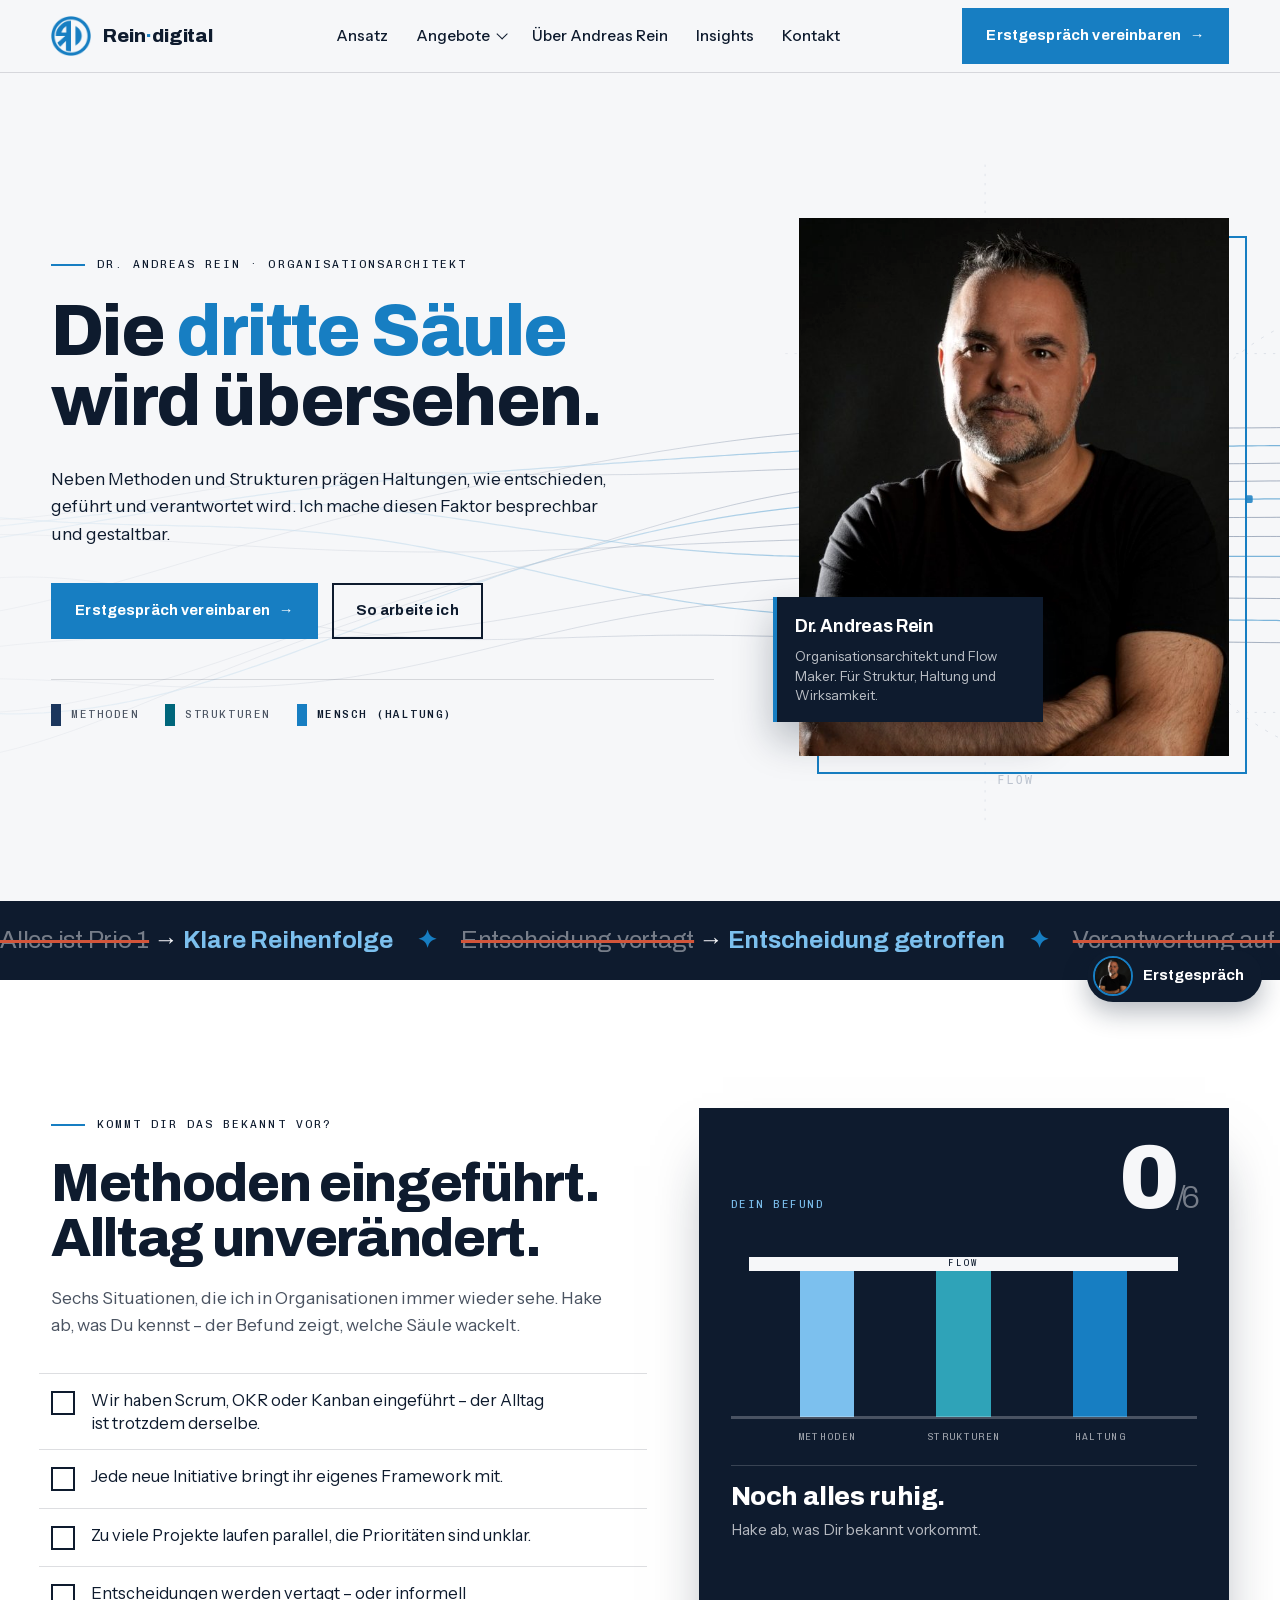
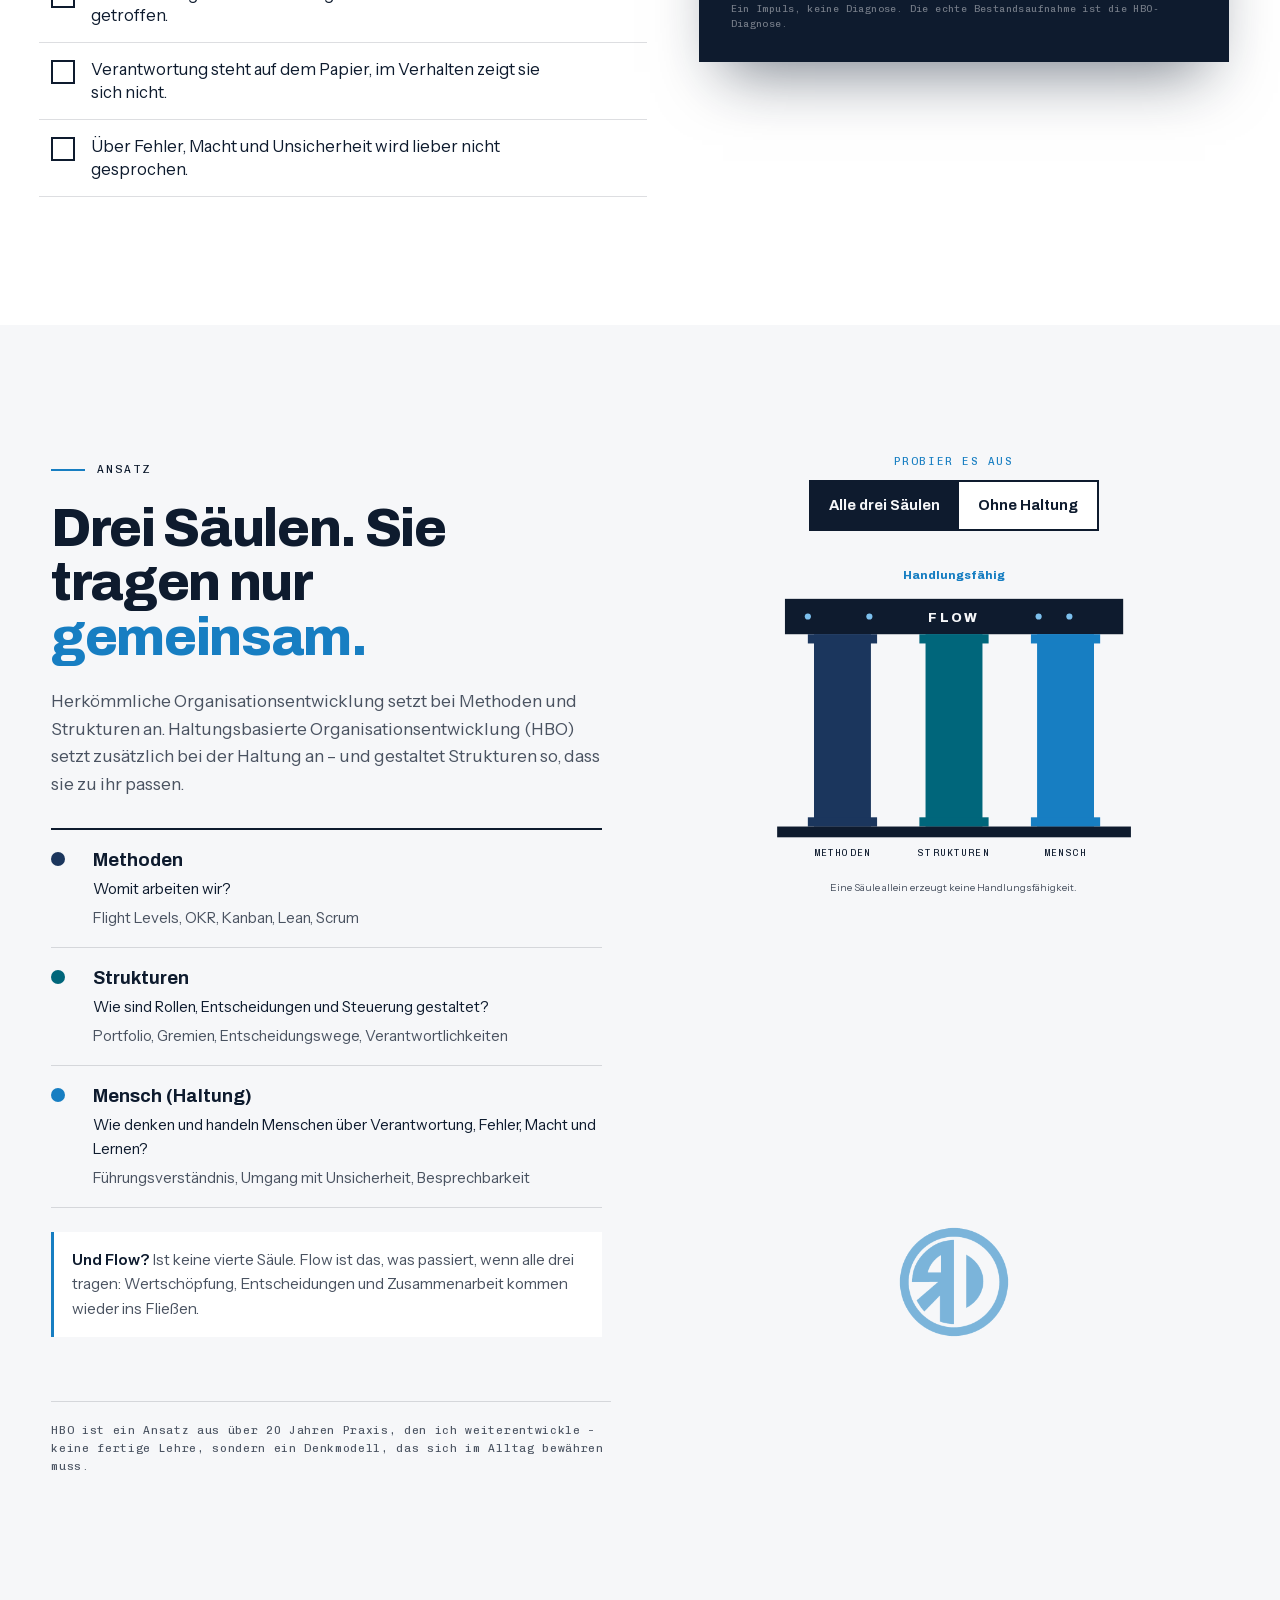
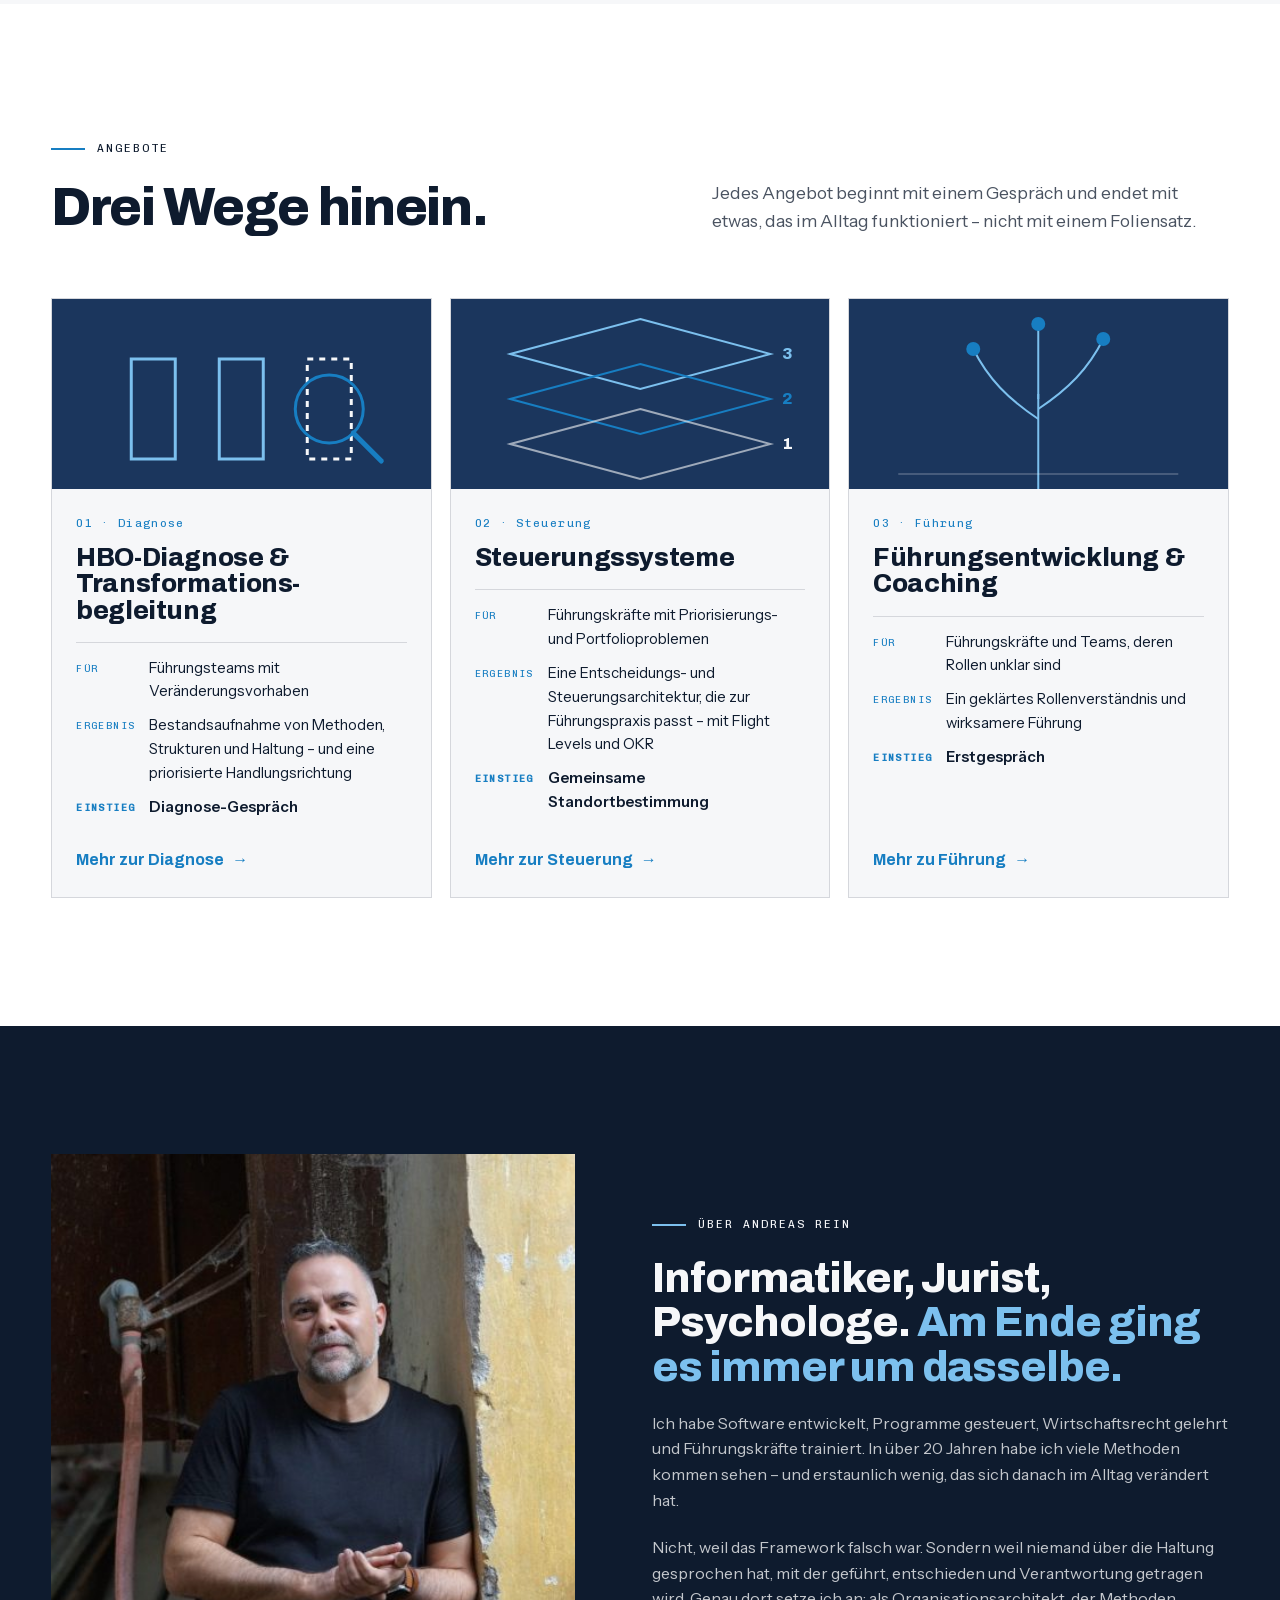
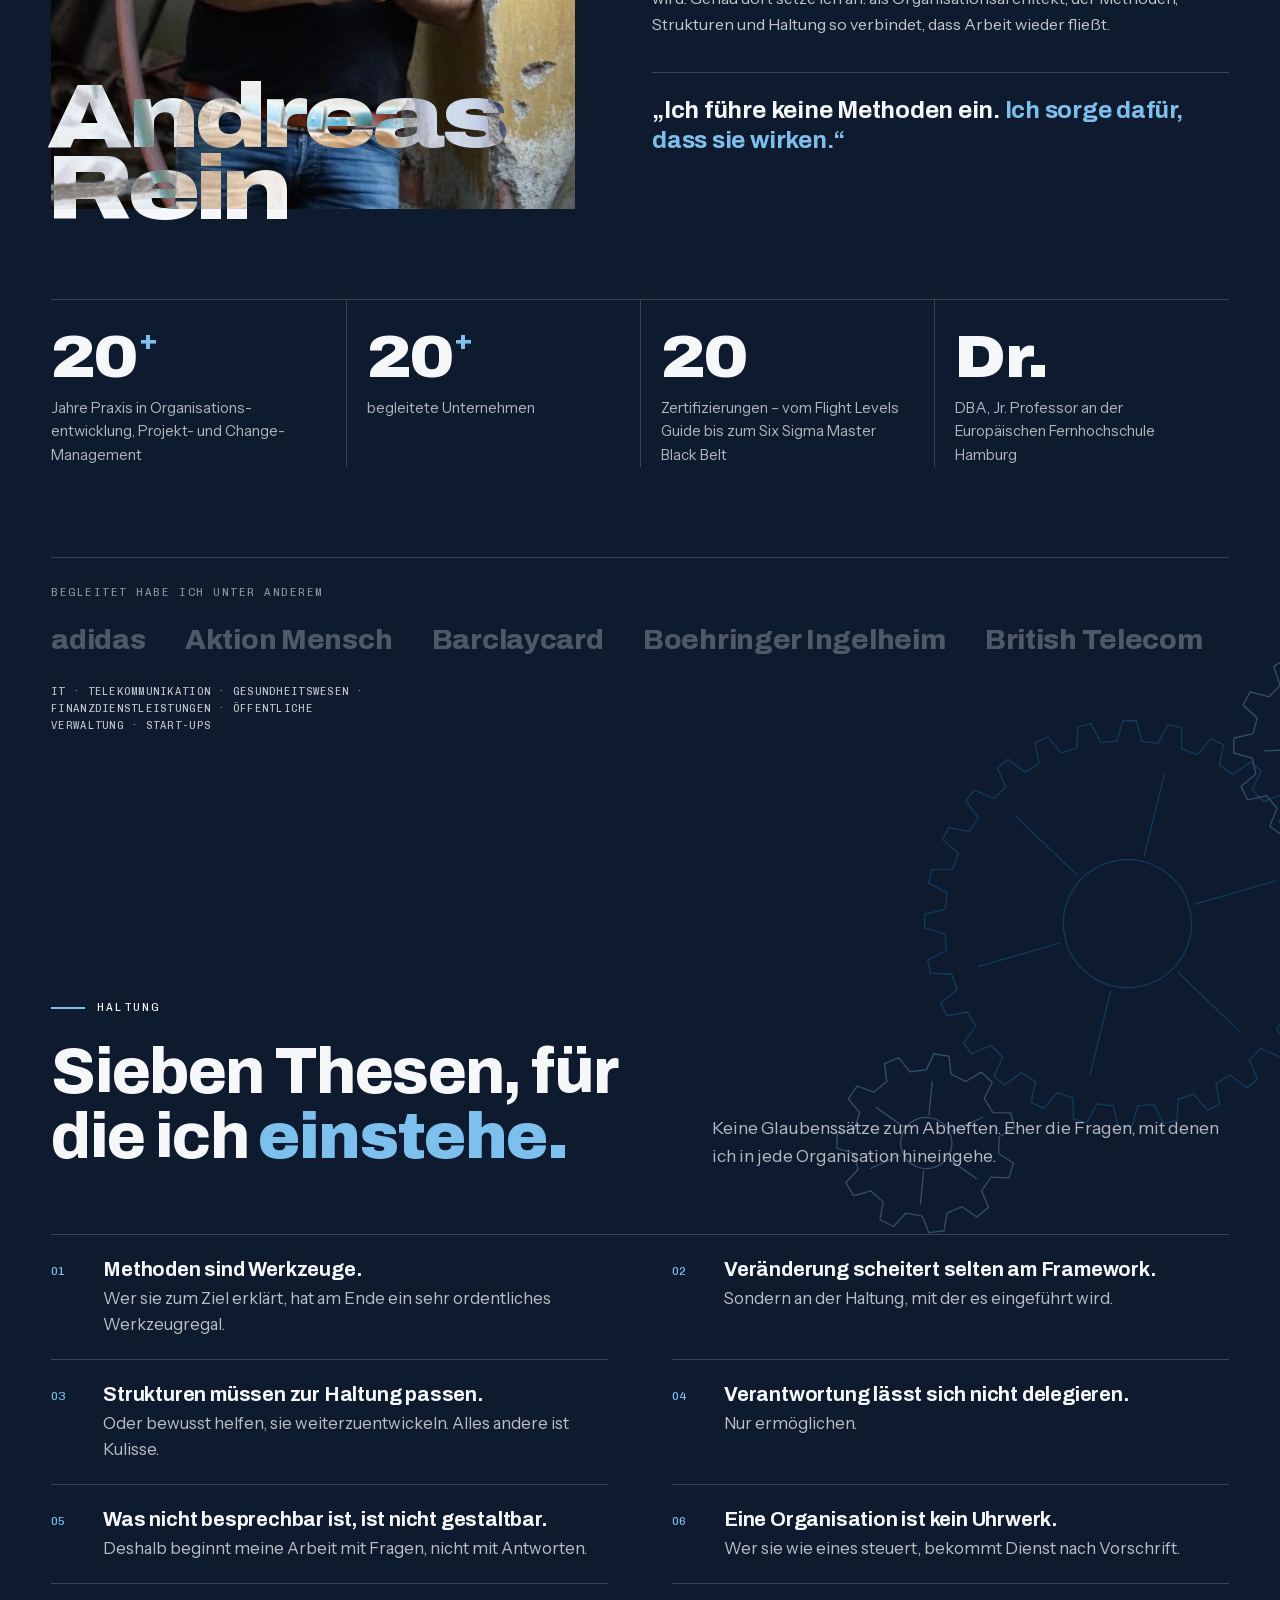
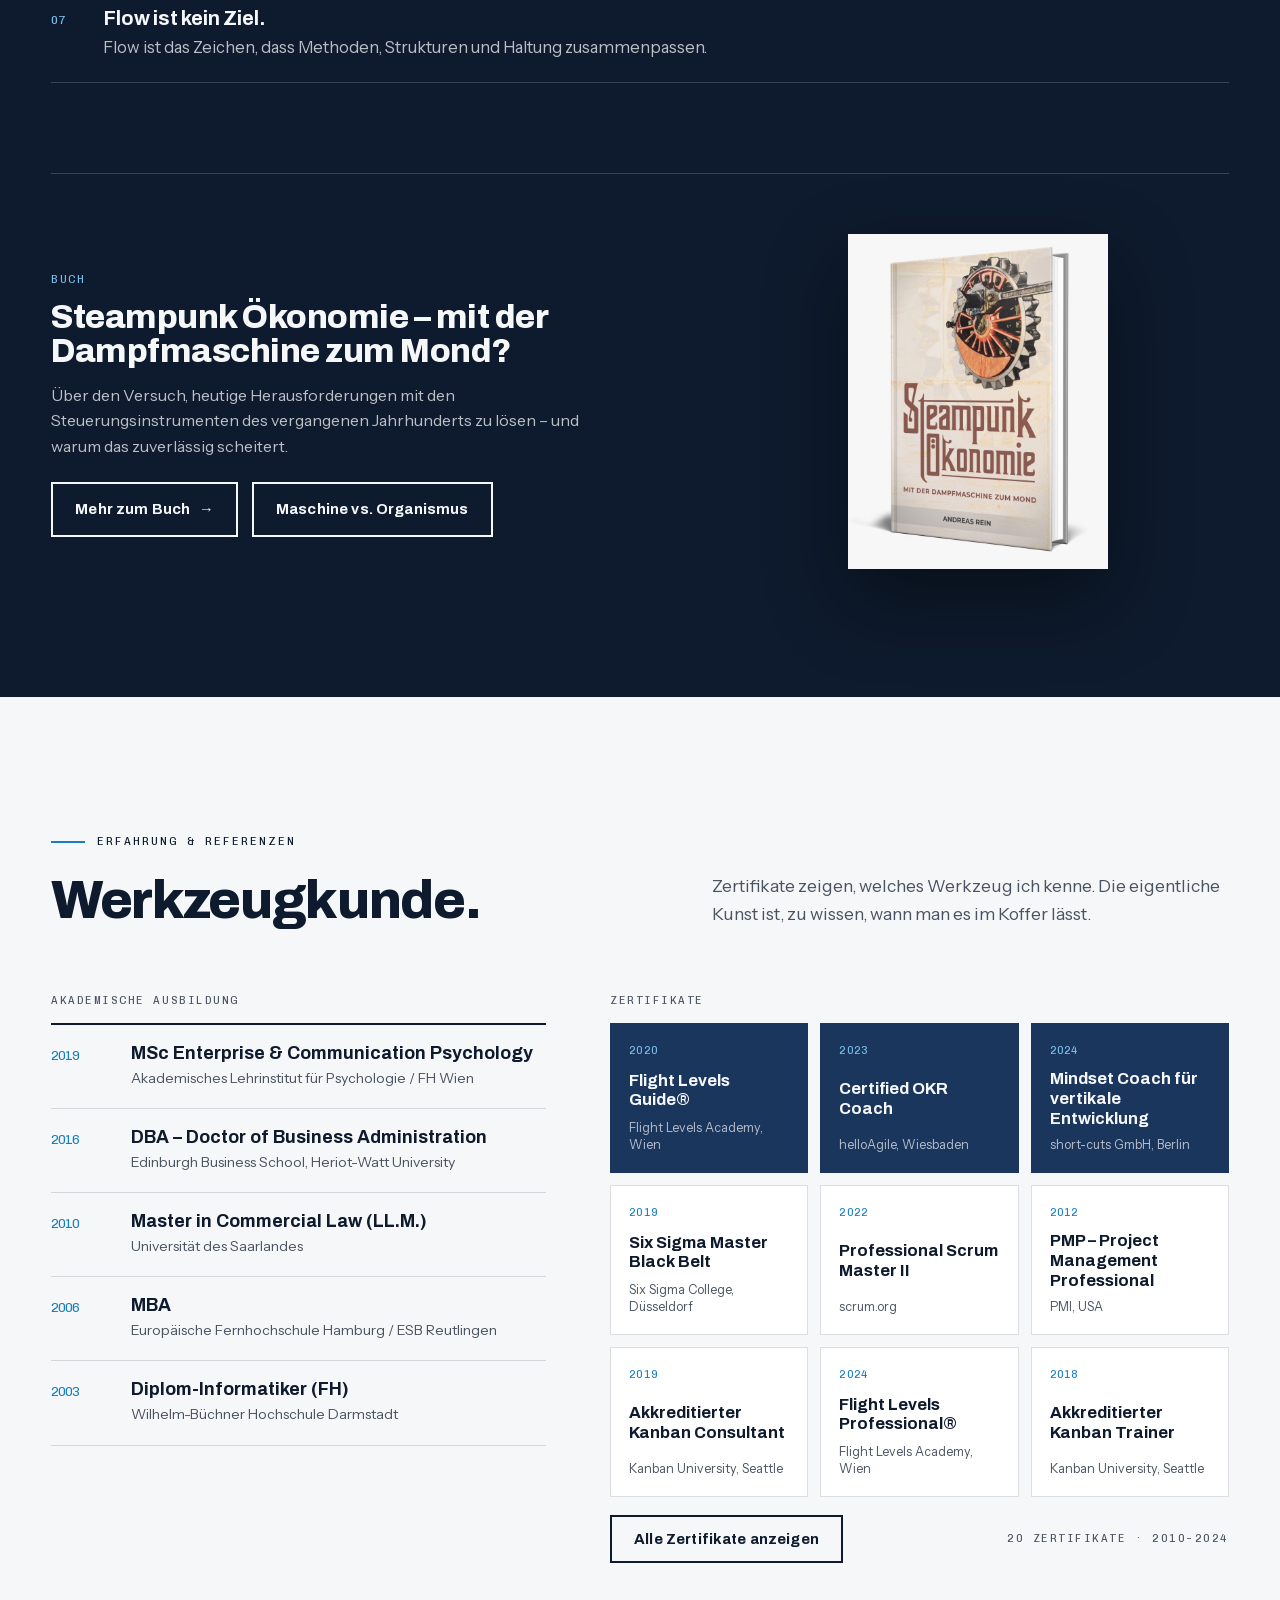
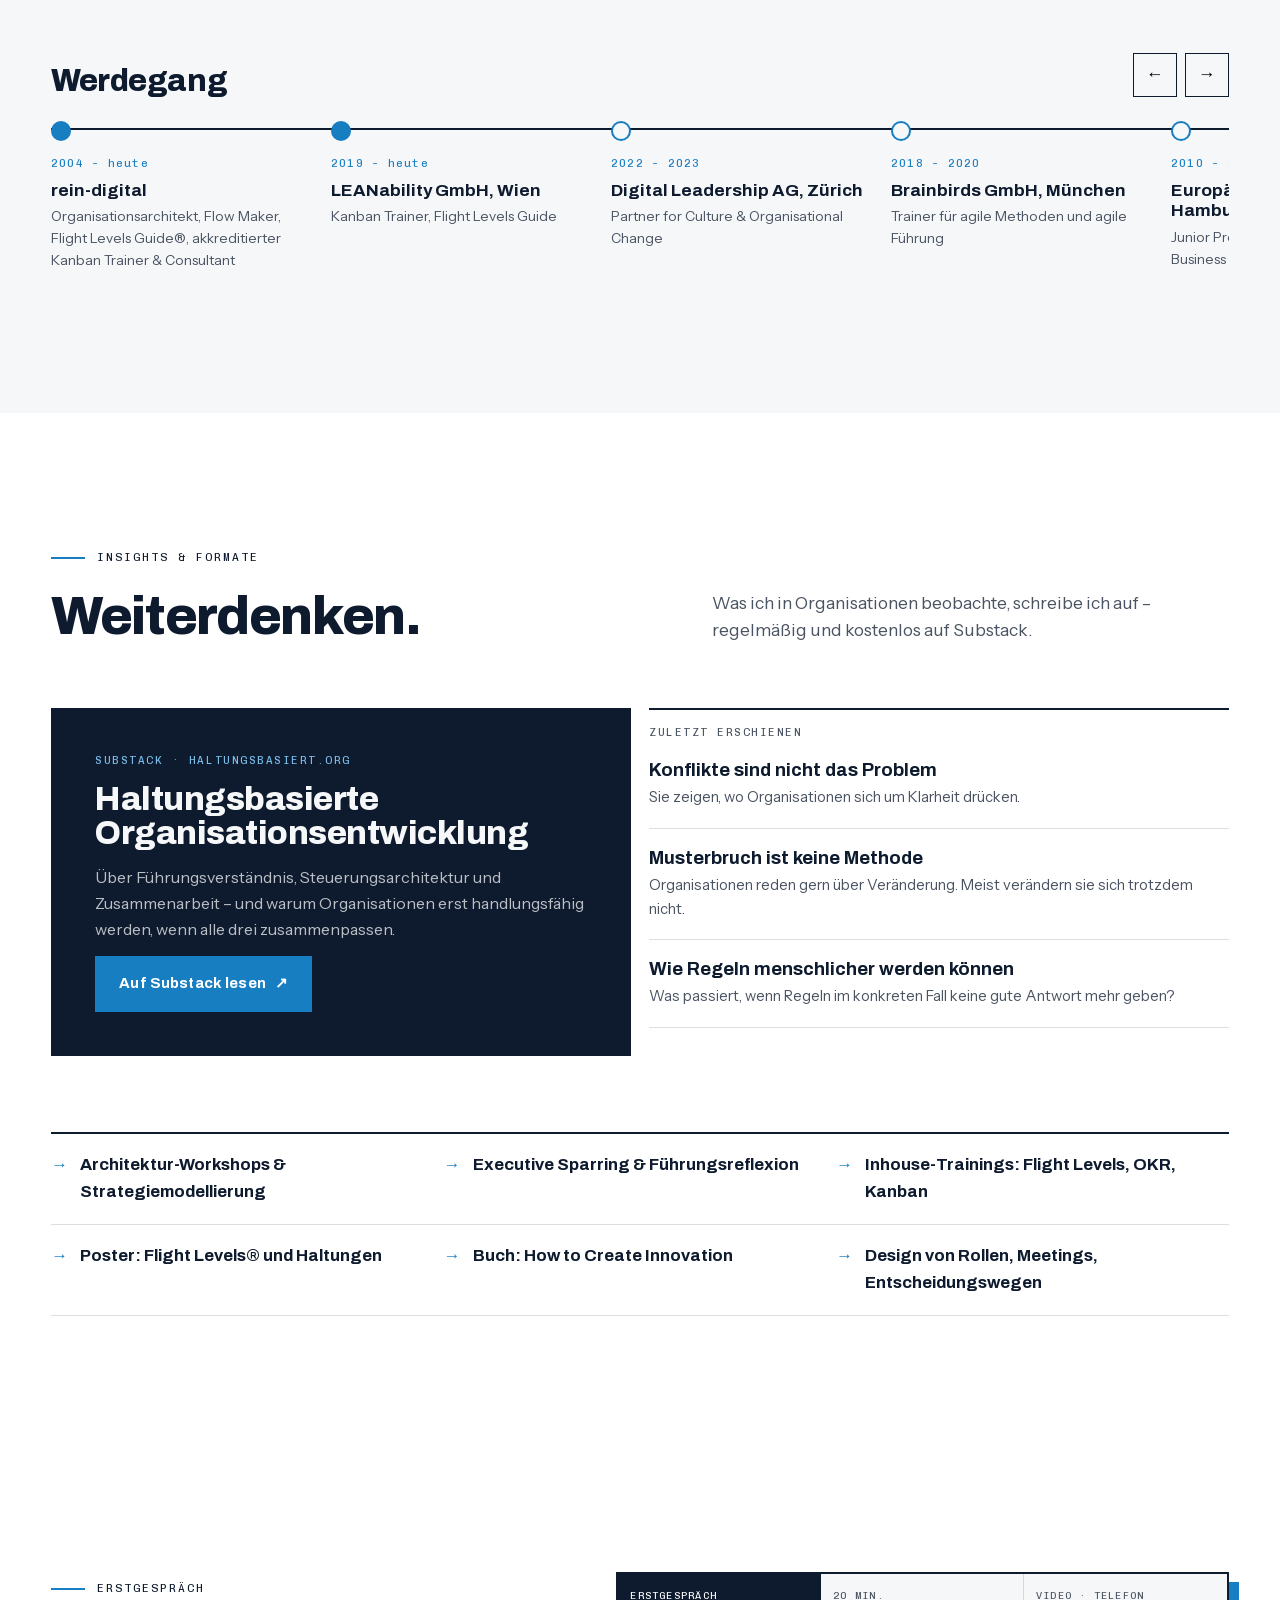
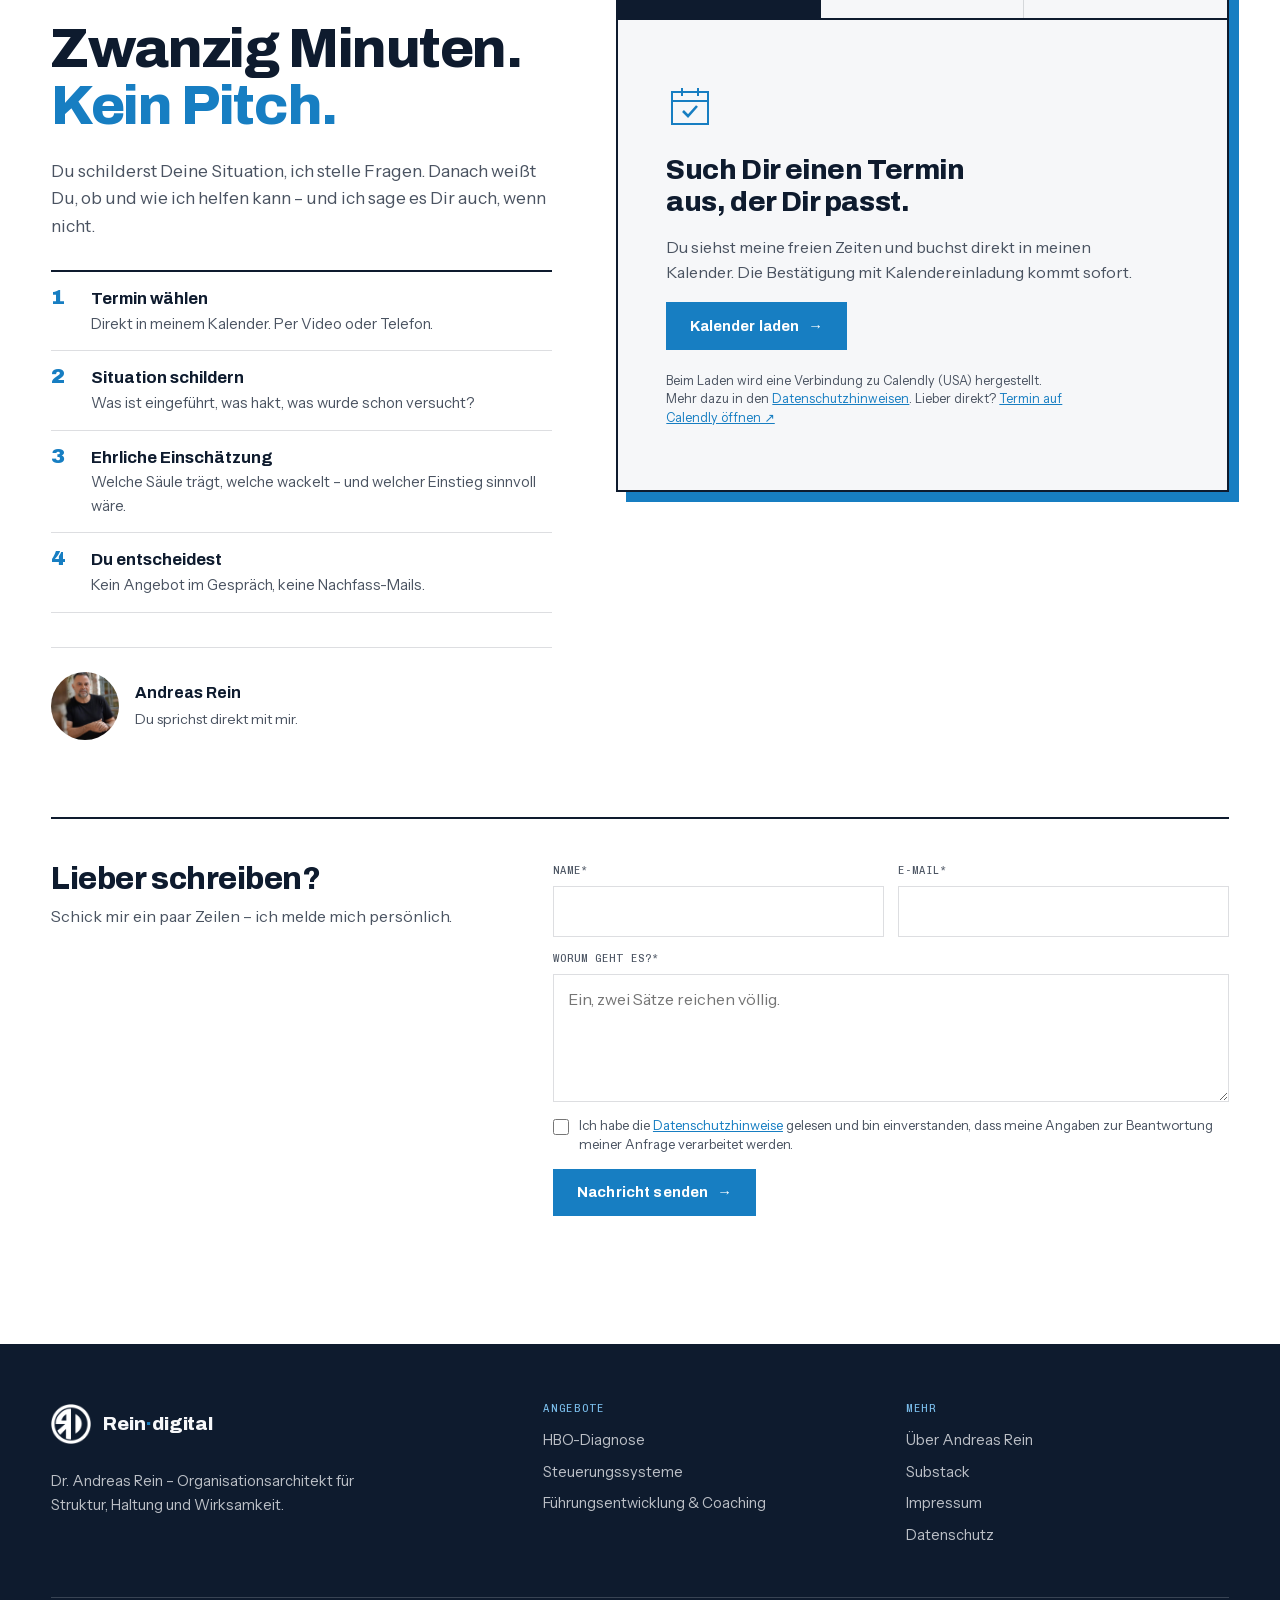
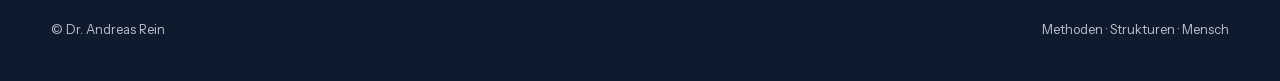
==== commit 9b17a9f8: "Logo-Kreis als eigene Datei, nicht mehr seitlich abgeschnitten (Saeulen, Header, Footer) Co-Authored" ====
--- a/index.html
+++ b/index.html
@@ -6,14 +6,14 @@
 <meta name="viewport" content="width=device-width, initial-scale=1">
 <title>Dr. Andreas Rein – Organisationsarchitekt für Struktur, Haltung und Wirksamkeit</title>
 <meta name="description" content="Methoden und Strukturen wirken erst, wenn der Mensch dahinter mitgedacht wird. Dr. Andreas Rein – Organisationsarchitekt, Flow Maker, haltungsbasierte Organisationsentwicklung (HBO).">
-<link rel="stylesheet" href="assets/fonts.css?v=51">
-<link rel="stylesheet" href="assets/site.css?v=51">
+<link rel="stylesheet" href="assets/fonts.css?v=52">
+<link rel="stylesheet" href="assets/site.css?v=52">
 </head>
 <body>
 
 <header class="hdr">
   <div class="wrap">
-    <a class="brand" href="index.html" aria-label="rein-digital Startseite"><span class="mark"><img src="assets/logo.png" alt=""></span><span class="word">Rein<span>·</span>digital</span></a>
+    <a class="brand" href="index.html" aria-label="rein-digital Startseite"><span class="mark"><img src="assets/logo-mark.png" alt=""></span><span class="word">Rein<span>·</span>digital</span></a>
     <ul class="nav">
       <li><a href="index.html#ansatz">Ansatz</a></li>
       <li class="dd"><button aria-expanded="false">Angebote</button>
@@ -125,7 +125,7 @@
       <text x="260" y="450" text-anchor="middle" font-family="Instrument Sans, sans-serif" font-size="13" fill="#4A5361">Eine Säule allein erzeugt keine Handlungsfähigkeit.</text>
     </svg>
      </div>
-      <div class="logo-under" aria-hidden="true"><img src="assets/logo.png" alt=""></div>
+      <div class="logo-under" aria-hidden="true"><img src="assets/logo-mark.png" alt=""></div>
     </div>
   </div>
   <div class="wrap"><p class="hbo-note rv">HBO ist ein Ansatz aus über 20 Jahren Praxis, den ich weiterentwickle – keine fertige Lehre, sondern ein Denkmodell, das sich im Alltag bewähren muss.</p></div>
@@ -371,7 +371,7 @@
 <footer>
   <div class="wrap">
     <div class="foot">
-      <div><a class="brand" href="index.html"><span class="mark"><img src="assets/logo.png" alt=""></span><span class="word">Rein<span>·</span>digital</span></a><p style="margin-top:18px;max-width:34ch">Dr. Andreas Rein – Organisationsarchitekt für Struktur, Haltung und Wirksamkeit.</p></div>
+      <div><a class="brand" href="index.html"><span class="mark"><img src="assets/logo-mark.png" alt=""></span><span class="word">Rein<span>·</span>digital</span></a><p style="margin-top:18px;max-width:34ch">Dr. Andreas Rein – Organisationsarchitekt für Struktur, Haltung und Wirksamkeit.</p></div>
       <div><h4>Angebote</h4><ul><li><a href="health-series.html">HBO-Diagnose</a></li><li><a href="flow-steuerung.html">Steuerungssysteme</a></li><li><a href="haltung-fuehrung.html">Führungsentwicklung &amp; Coaching</a></li></ul></div>
       <div><h4>Mehr</h4><ul><li><a href="index.html#about">Über Andreas Rein</a></li><li><a href="https://www.haltungsbasiert.org" target="_blank" rel="noopener">Substack</a></li><li><a href="impressum.html">Impressum</a></li><li><a href="datenschutz.html">Datenschutz</a></li></ul></div>
     </div>
@@ -379,6 +379,6 @@
   </div>
 </footer>
 <a class="talk-fab" href="index.html#termin" aria-label="Erstgespräch vereinbaren"><img src="assets/img/p2.jpg" alt=""><span>Erstgespräch</span></a>
-<script src="assets/site.js?v=51"></script>
+<script src="assets/site.js?v=52"></script>
 </body>
 </html>
--- a/assets/site.css
+++ b/assets/site.css
@@ -753,3 +753,5 @@
 @media (max-width:900px){.hero-bg{background-image:url("hero-flow-mobile.svg?v=49");background-size:100% auto;background-position:center top;background-repeat:no-repeat}.hero-bg::after{background:linear-gradient(180deg,rgba(246,247,249,.35) 0%,rgba(246,247,249,.55) 30%,rgba(246,247,249,.55) 55%,rgba(246,247,249,.15) 75%,rgba(246,247,249,0) 100%)}}
 @media (min-width:901px){#ansatz .temple-col{position:relative;padding-bottom:170px}#ansatz .logo-under{position:absolute;bottom:0;left:50%;margin:0;transform:translateX(-50%)}}
 @media (min-width:901px){.temple-sticky .temple{max-width:400px}#ansatz .temple-col{padding-bottom:140px}#ansatz .logo-under{width:110px}.seg-wrap{margin-bottom:14px}}
+.logo-under{border-radius:0;overflow:visible}.logo-under img{width:100%;margin:0}
+.brand .mark img{width:100%;height:100%;margin:0}
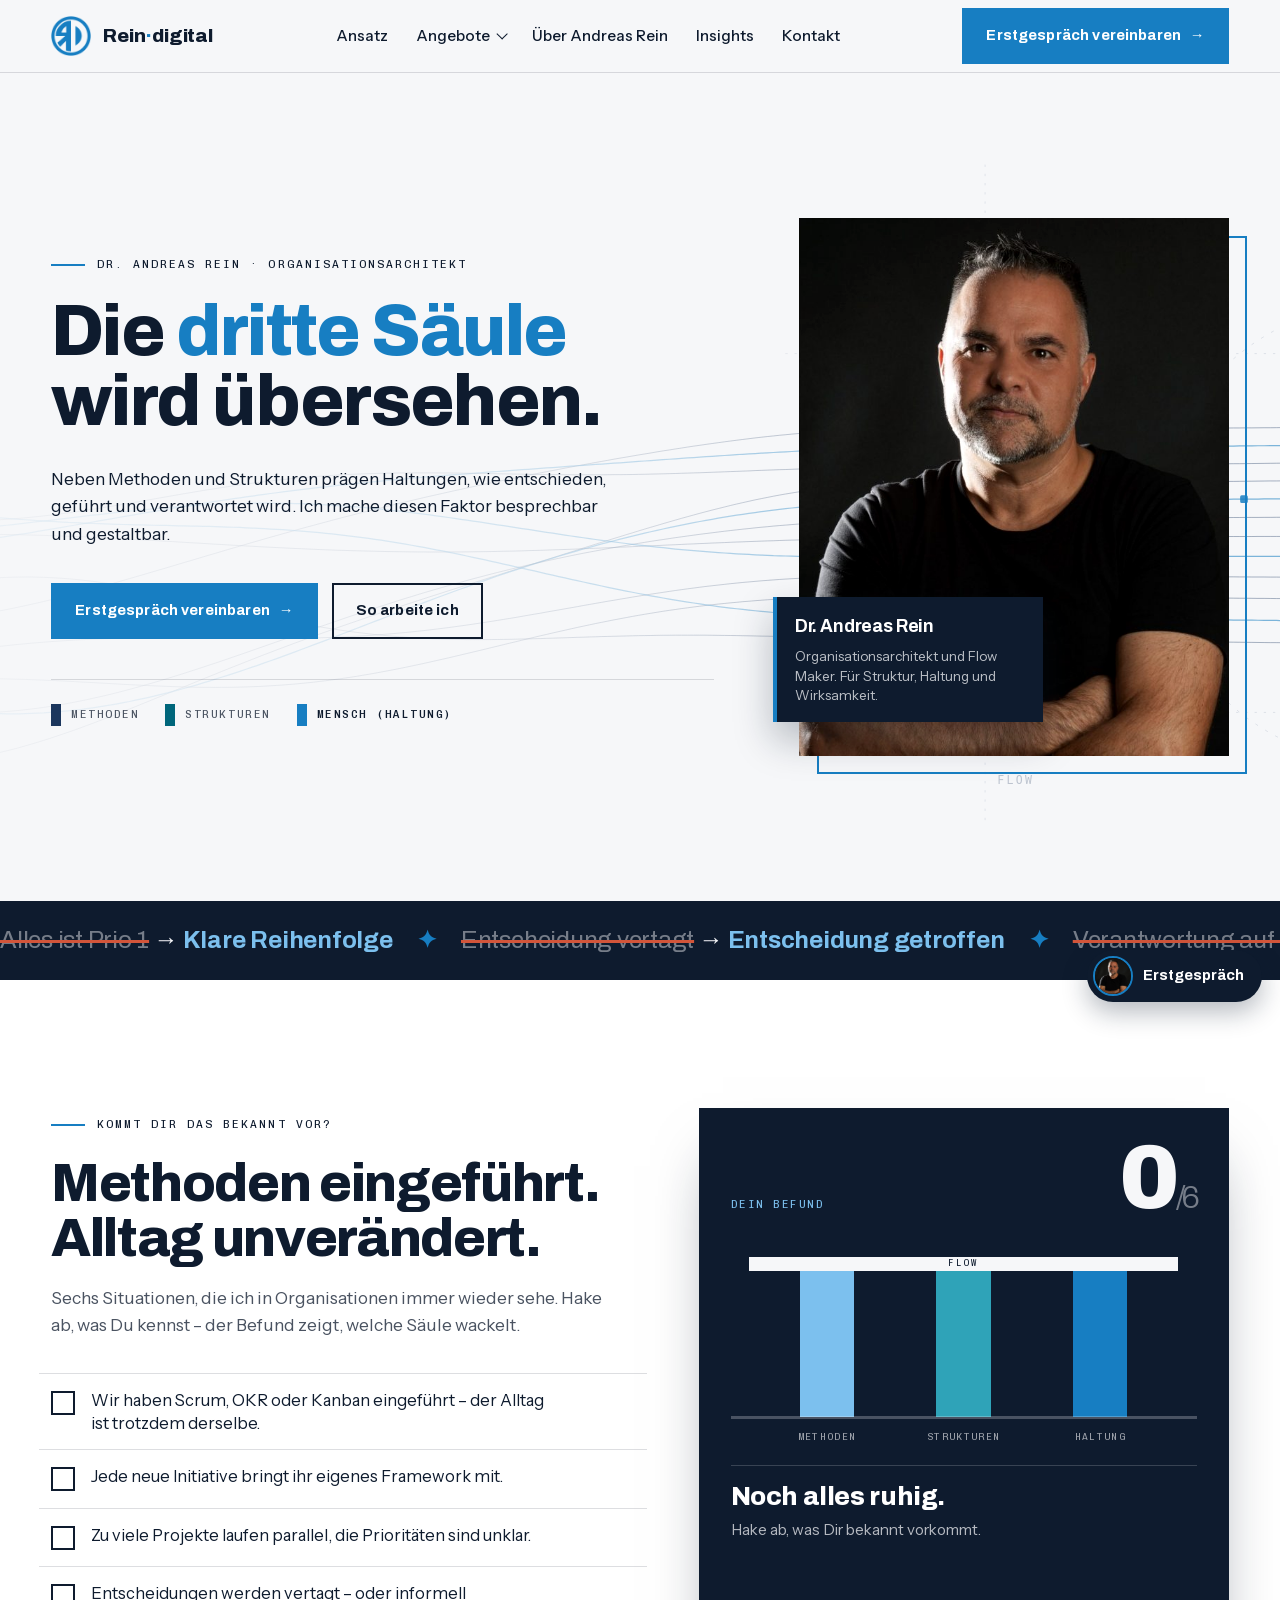
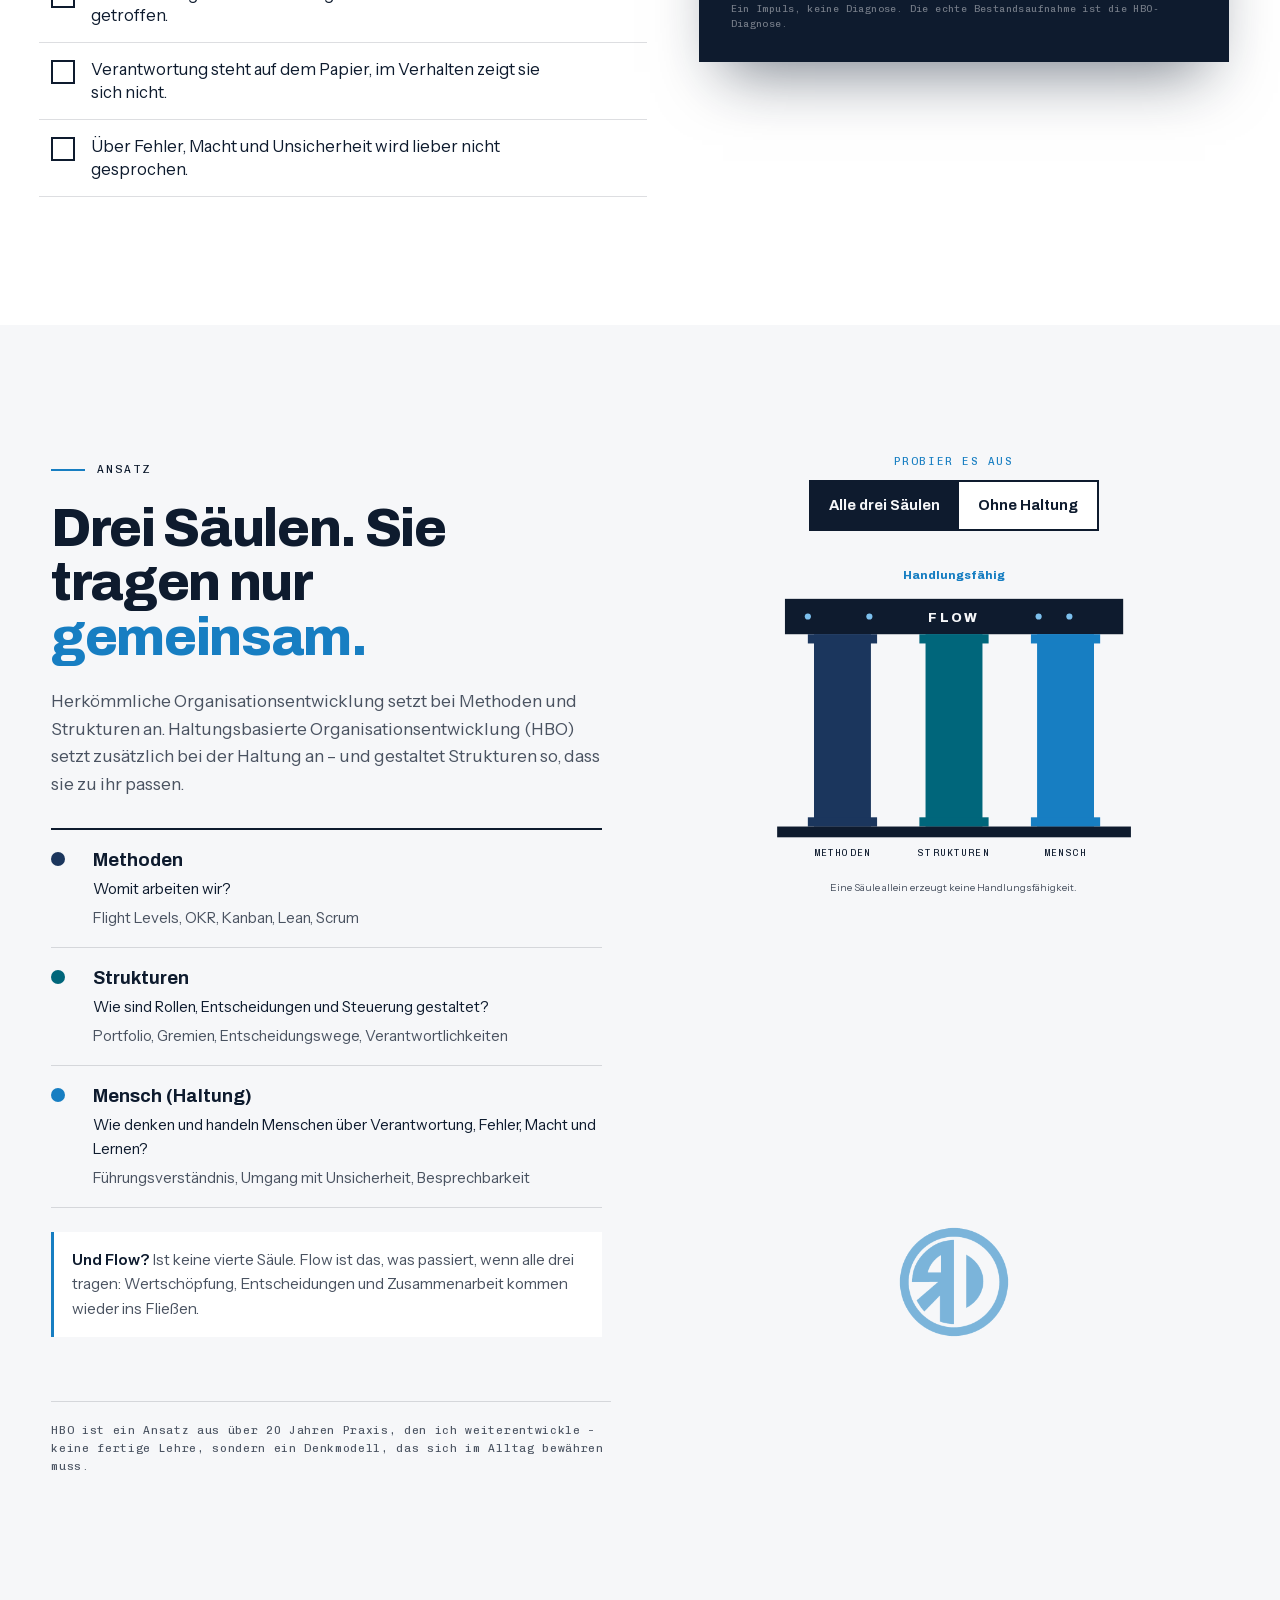
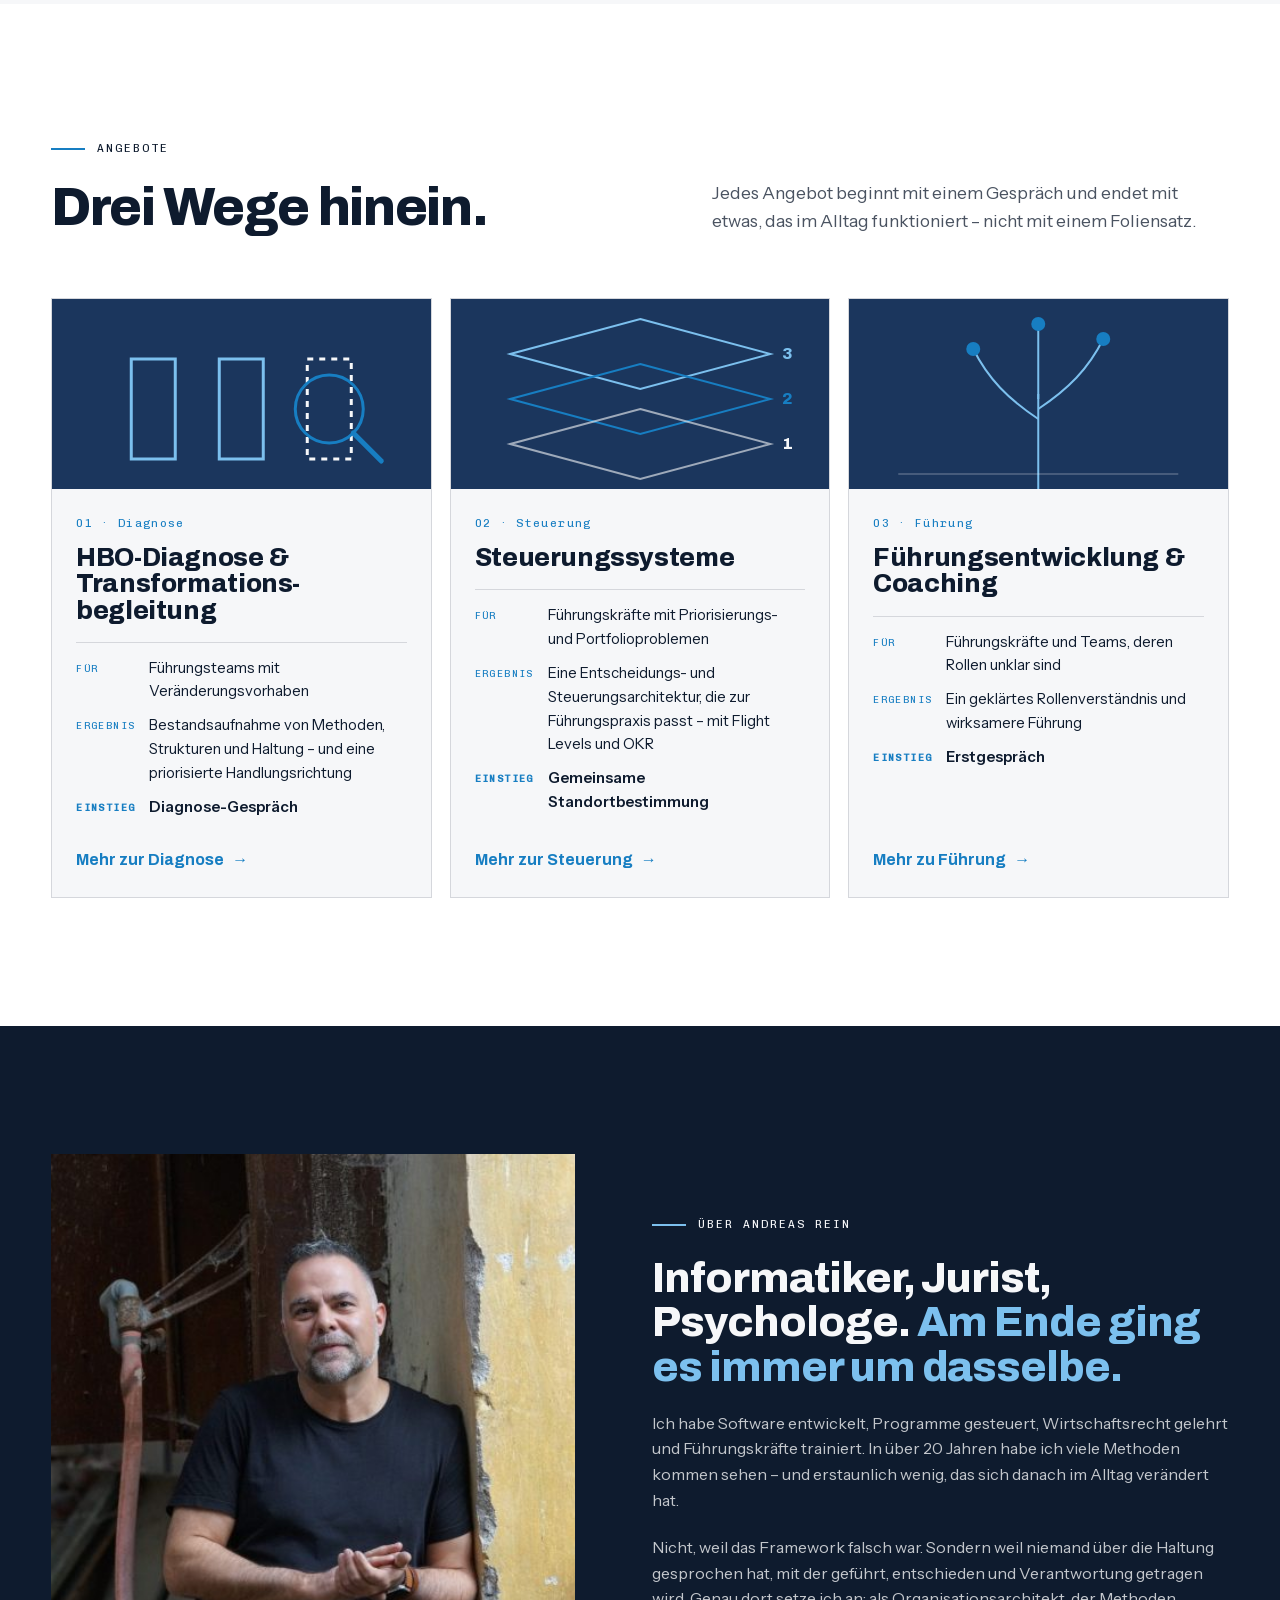
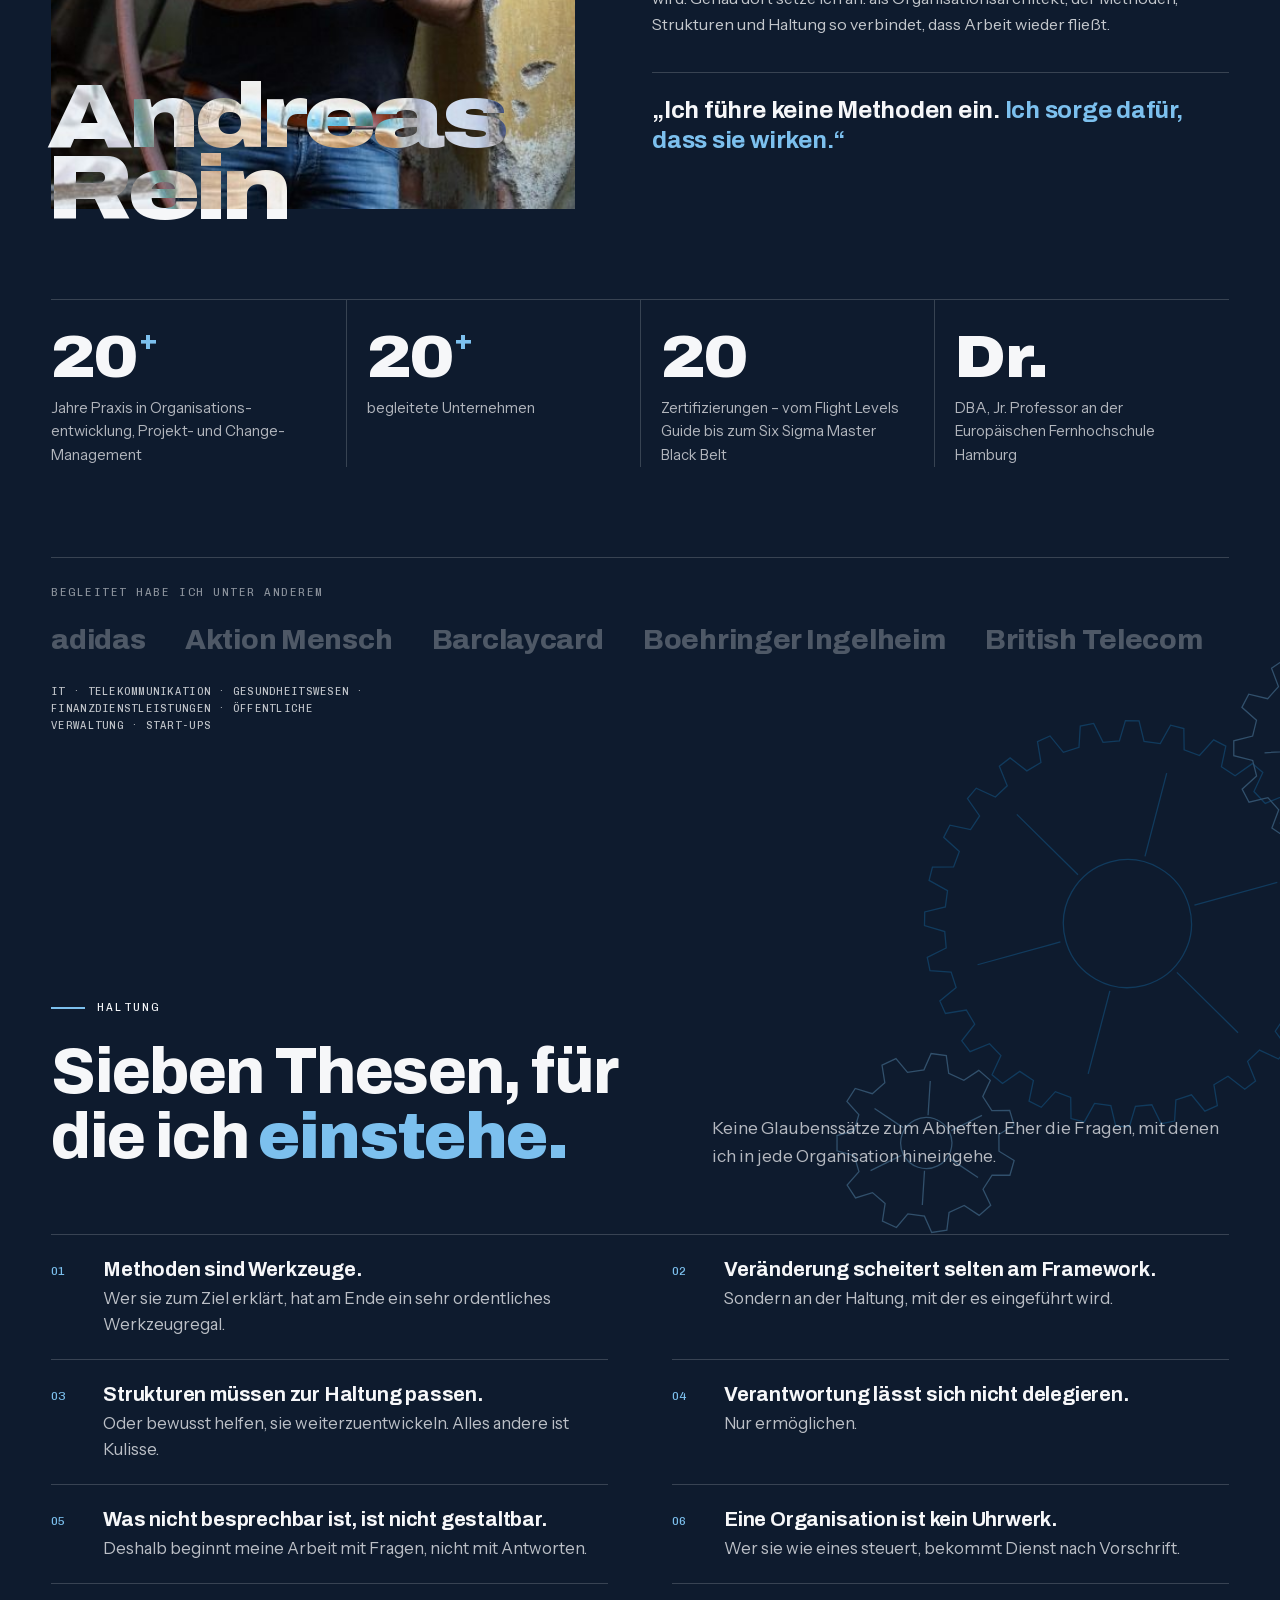
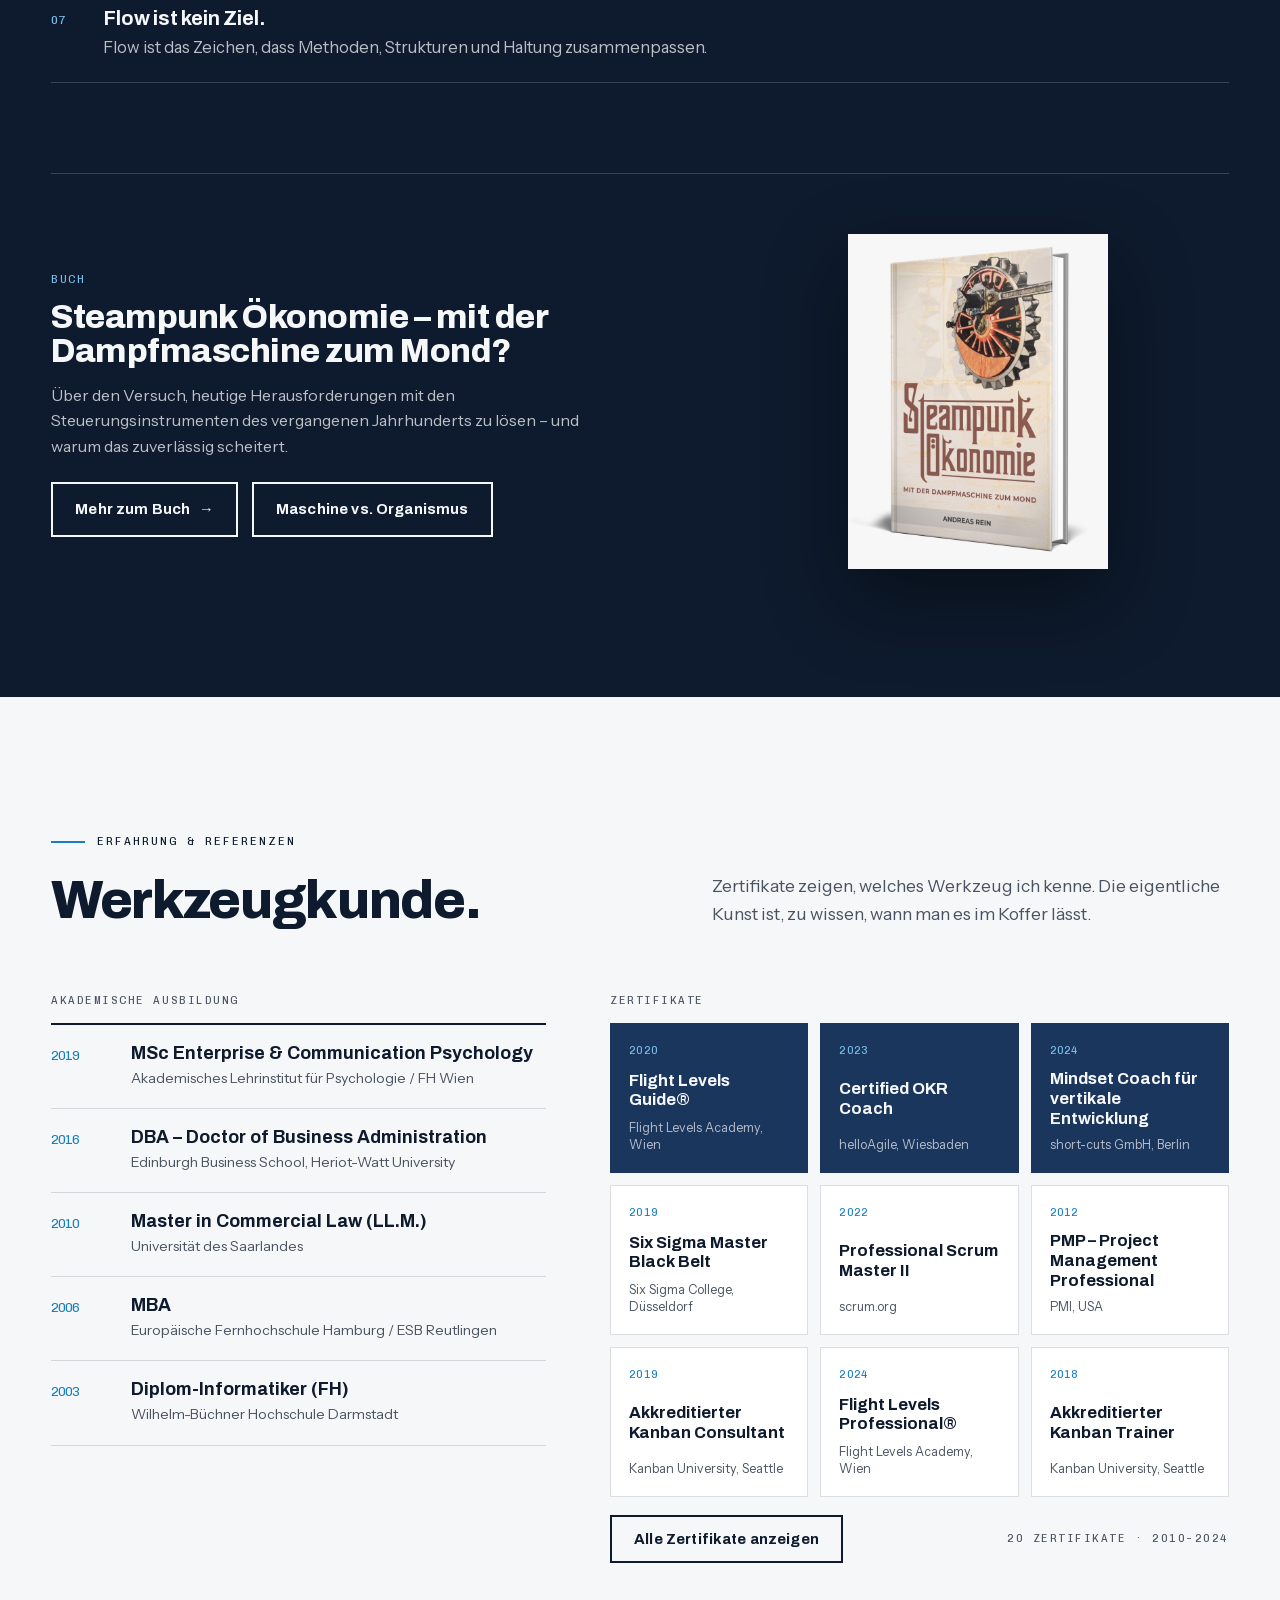
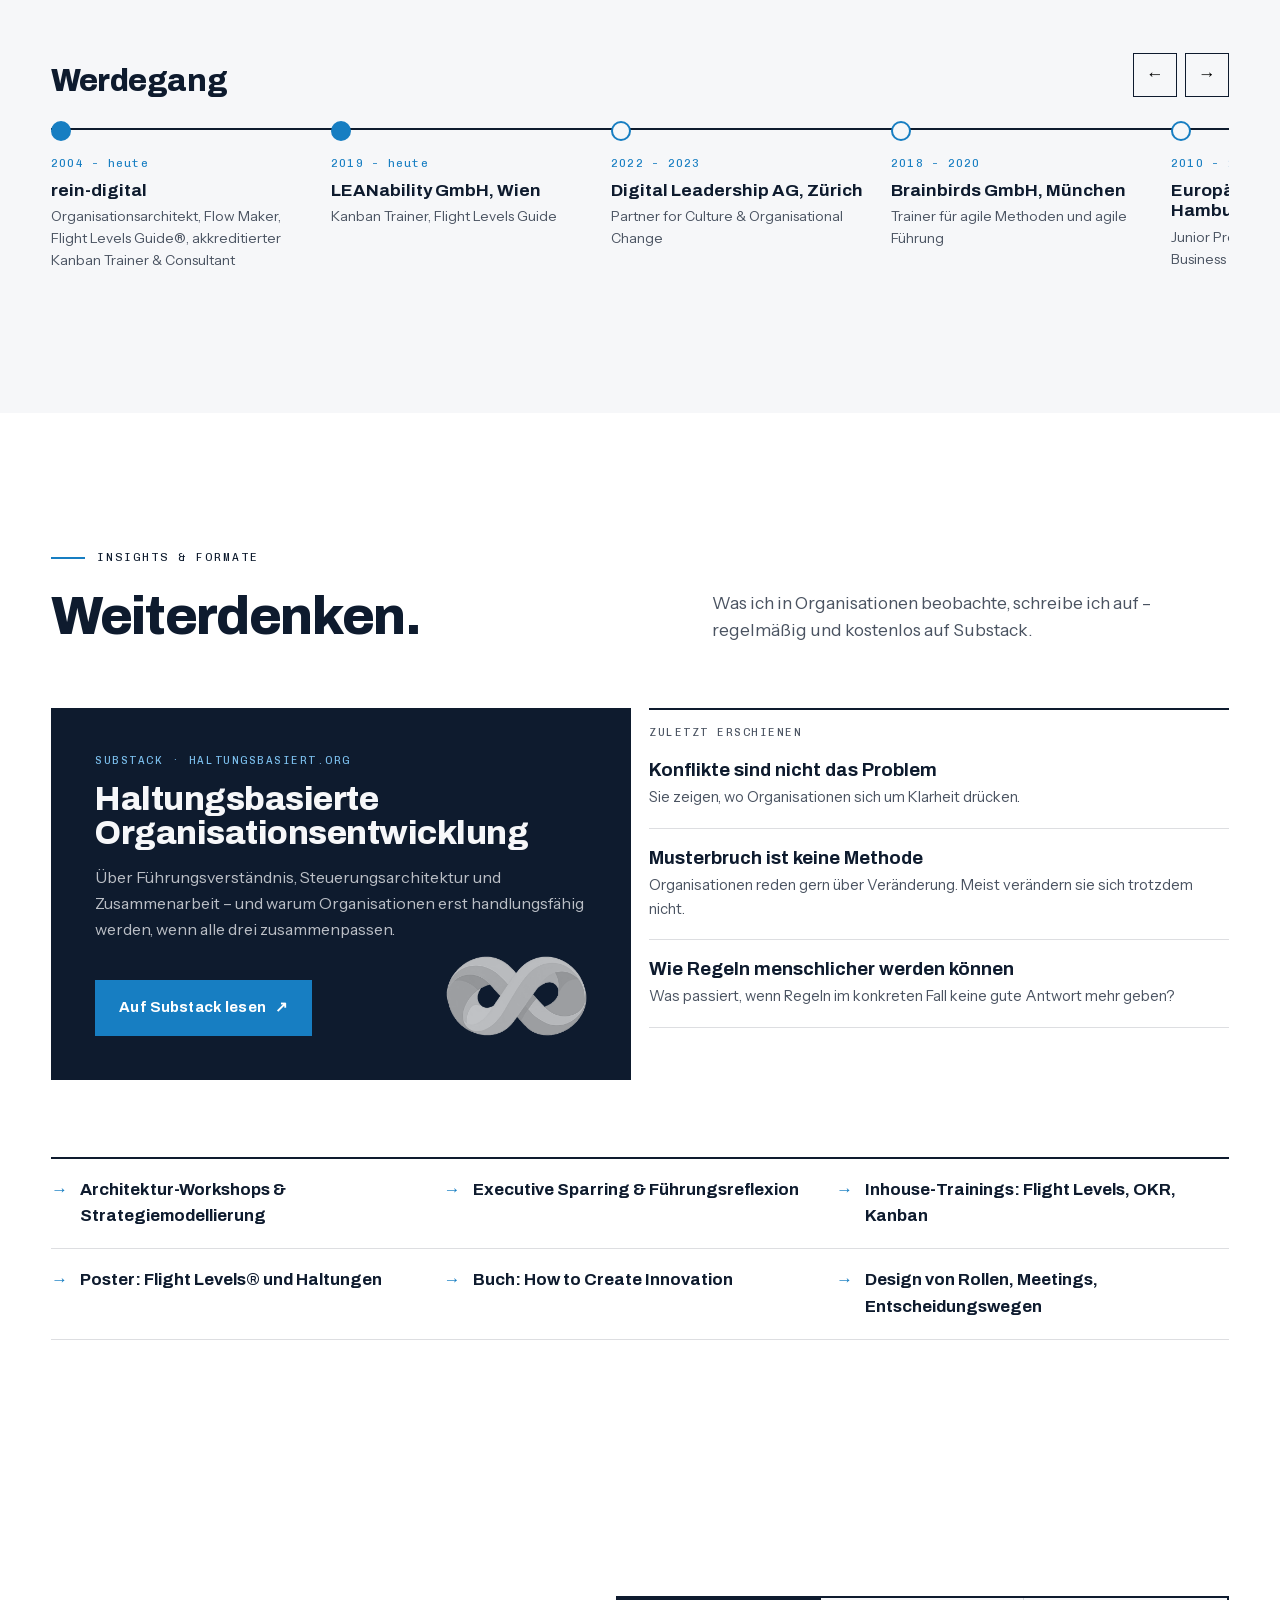
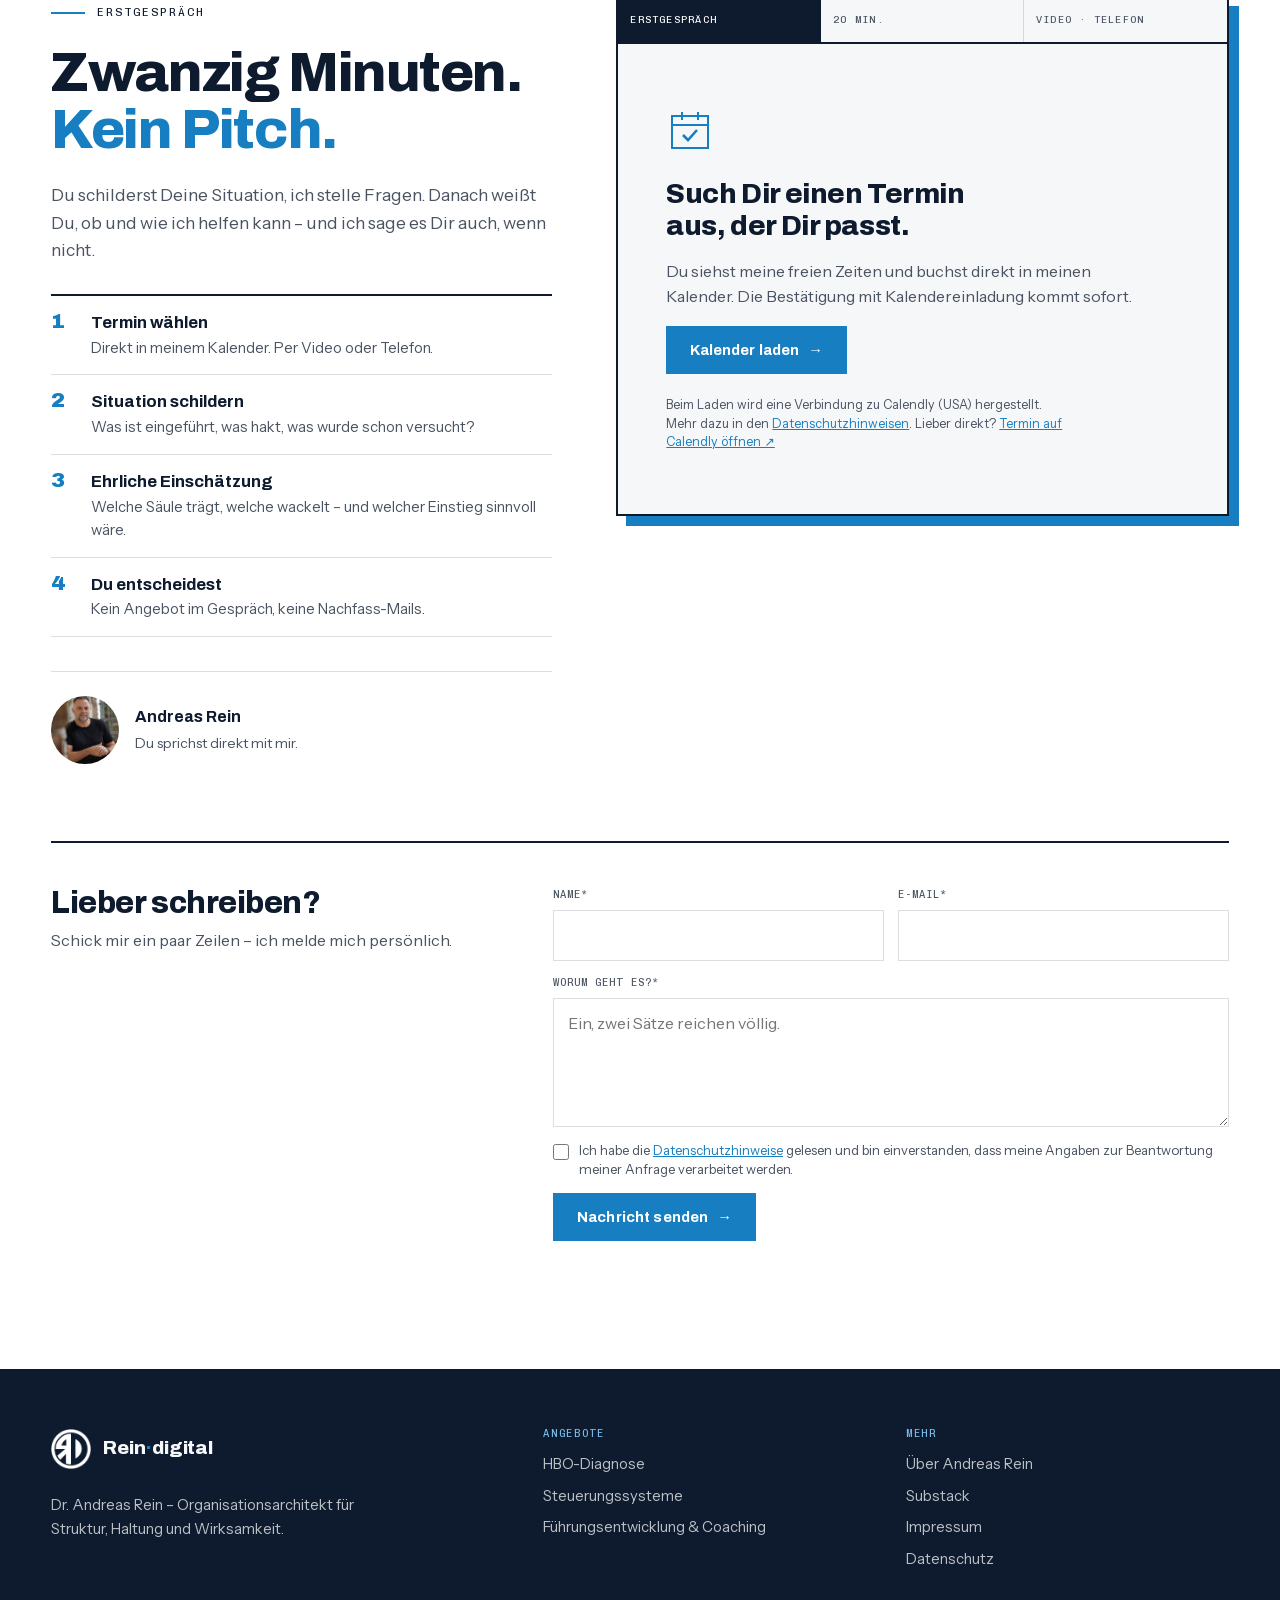
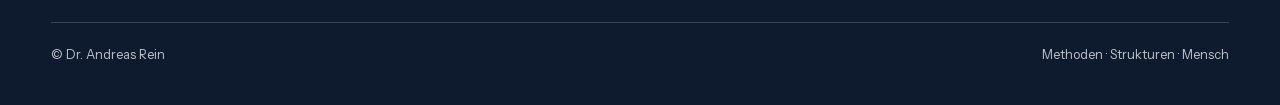
==== commit 6c8d8cce: "haltungsbasiert.org-Zeichen in der Substack-Karte (monochrom, farbig bei Hover) Co-Authored-By: Clau" ====
--- a/index.html
+++ b/index.html
@@ -6,8 +6,8 @@
 <meta name="viewport" content="width=device-width, initial-scale=1">
 <title>Dr. Andreas Rein – Organisationsarchitekt für Struktur, Haltung und Wirksamkeit</title>
 <meta name="description" content="Methoden und Strukturen wirken erst, wenn der Mensch dahinter mitgedacht wird. Dr. Andreas Rein – Organisationsarchitekt, Flow Maker, haltungsbasierte Organisationsentwicklung (HBO).">
-<link rel="stylesheet" href="assets/fonts.css?v=52">
-<link rel="stylesheet" href="assets/site.css?v=52">
+<link rel="stylesheet" href="assets/fonts.css?v=56">
+<link rel="stylesheet" href="assets/site.css?v=56">
 </head>
 <body>
 
@@ -303,7 +303,8 @@
         <span class="mono">Substack · haltungsbasiert.org</span>
         <h3>Haltungsbasierte Organisations&shy;entwicklung</h3>
         <p>Über Führungsverständnis, Steuerungsarchitektur und Zusammenarbeit – und warum Organisationen erst handlungsfähig werden, wenn alle drei zusammenpassen.</p>
-        <span class="btn primary">Auf Substack lesen <span class="arr">↗</span></span>
+        <span class="substack-foot"><span class="btn primary">Auf Substack lesen <span class="arr">↗</span></span>
+        <span class="hbo-mark" aria-hidden="true"><img class="m" src="assets/hbo-mark-mono.png" alt=""><img class="c" src="assets/hbo-mark.png" alt=""></span></span>
       </a>
       <div class="posts rv">
         <span class="mono" style="color:var(--ink-soft)">Zuletzt erschienen</span>
@@ -379,6 +380,6 @@
   </div>
 </footer>
 <a class="talk-fab" href="index.html#termin" aria-label="Erstgespräch vereinbaren"><img src="assets/img/p2.jpg" alt=""><span>Erstgespräch</span></a>
-<script src="assets/site.js?v=52"></script>
+<script src="assets/site.js?v=56"></script>
 </body>
 </html>
--- a/assets/site.css
+++ b/assets/site.css
@@ -755,3 +755,13 @@
 @media (min-width:901px){.temple-sticky .temple{max-width:400px}#ansatz .temple-col{padding-bottom:140px}#ansatz .logo-under{width:110px}.seg-wrap{margin-bottom:14px}}
 .logo-under{border-radius:0;overflow:visible}.logo-under img{width:100%;margin:0}
 .brand .mark img{width:100%;height:100%;margin:0}
+/* haltungsbasiert.org mark in the Substack card: monochrome, colour on hover */
+.substack{position:relative;overflow:hidden}
+.hbo-mark{position:absolute;right:clamp(20px,3vw,36px);bottom:clamp(20px,3vw,34px);width:clamp(110px,12vw,170px);aspect-ratio:520/294}
+.hbo-mark img{position:absolute;inset:0;width:100%;height:100%;transition:opacity .5s}
+.hbo-mark .m{opacity:.85}.hbo-mark .c{opacity:0}
+.substack:hover .hbo-mark .m{opacity:0}.substack:hover .hbo-mark .c{opacity:1}
+@media (max-width:520px){.hbo-mark{position:relative;right:auto;bottom:auto;align-self:flex-end;margin-top:4px;width:96px}}
+.substack-foot{margin-top:auto;width:100%;display:flex;flex-wrap:wrap;align-items:flex-end;justify-content:space-between;gap:16px}
+.substack .substack-foot .btn{margin-top:0}
+.hbo-mark,.substack .hbo-mark{position:relative;right:auto;bottom:auto;margin:0;width:clamp(96px,11vw,150px)}
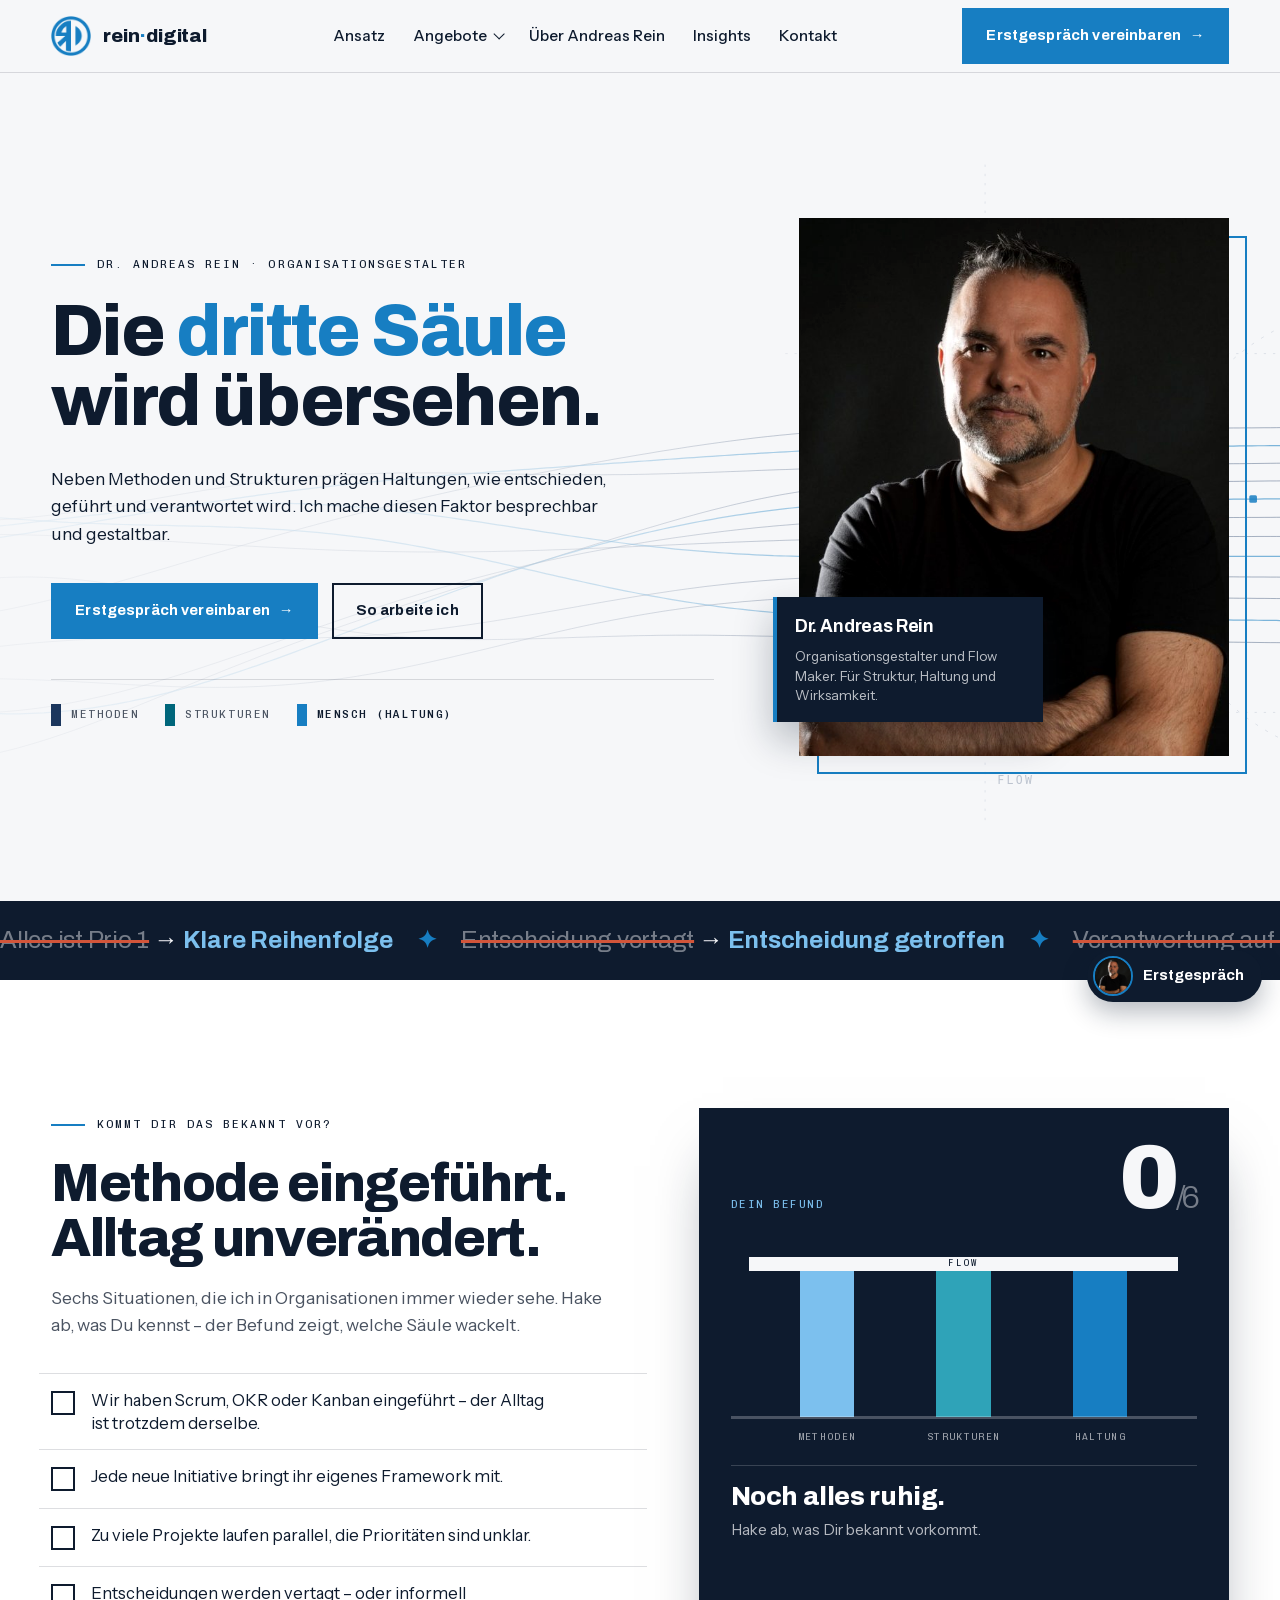
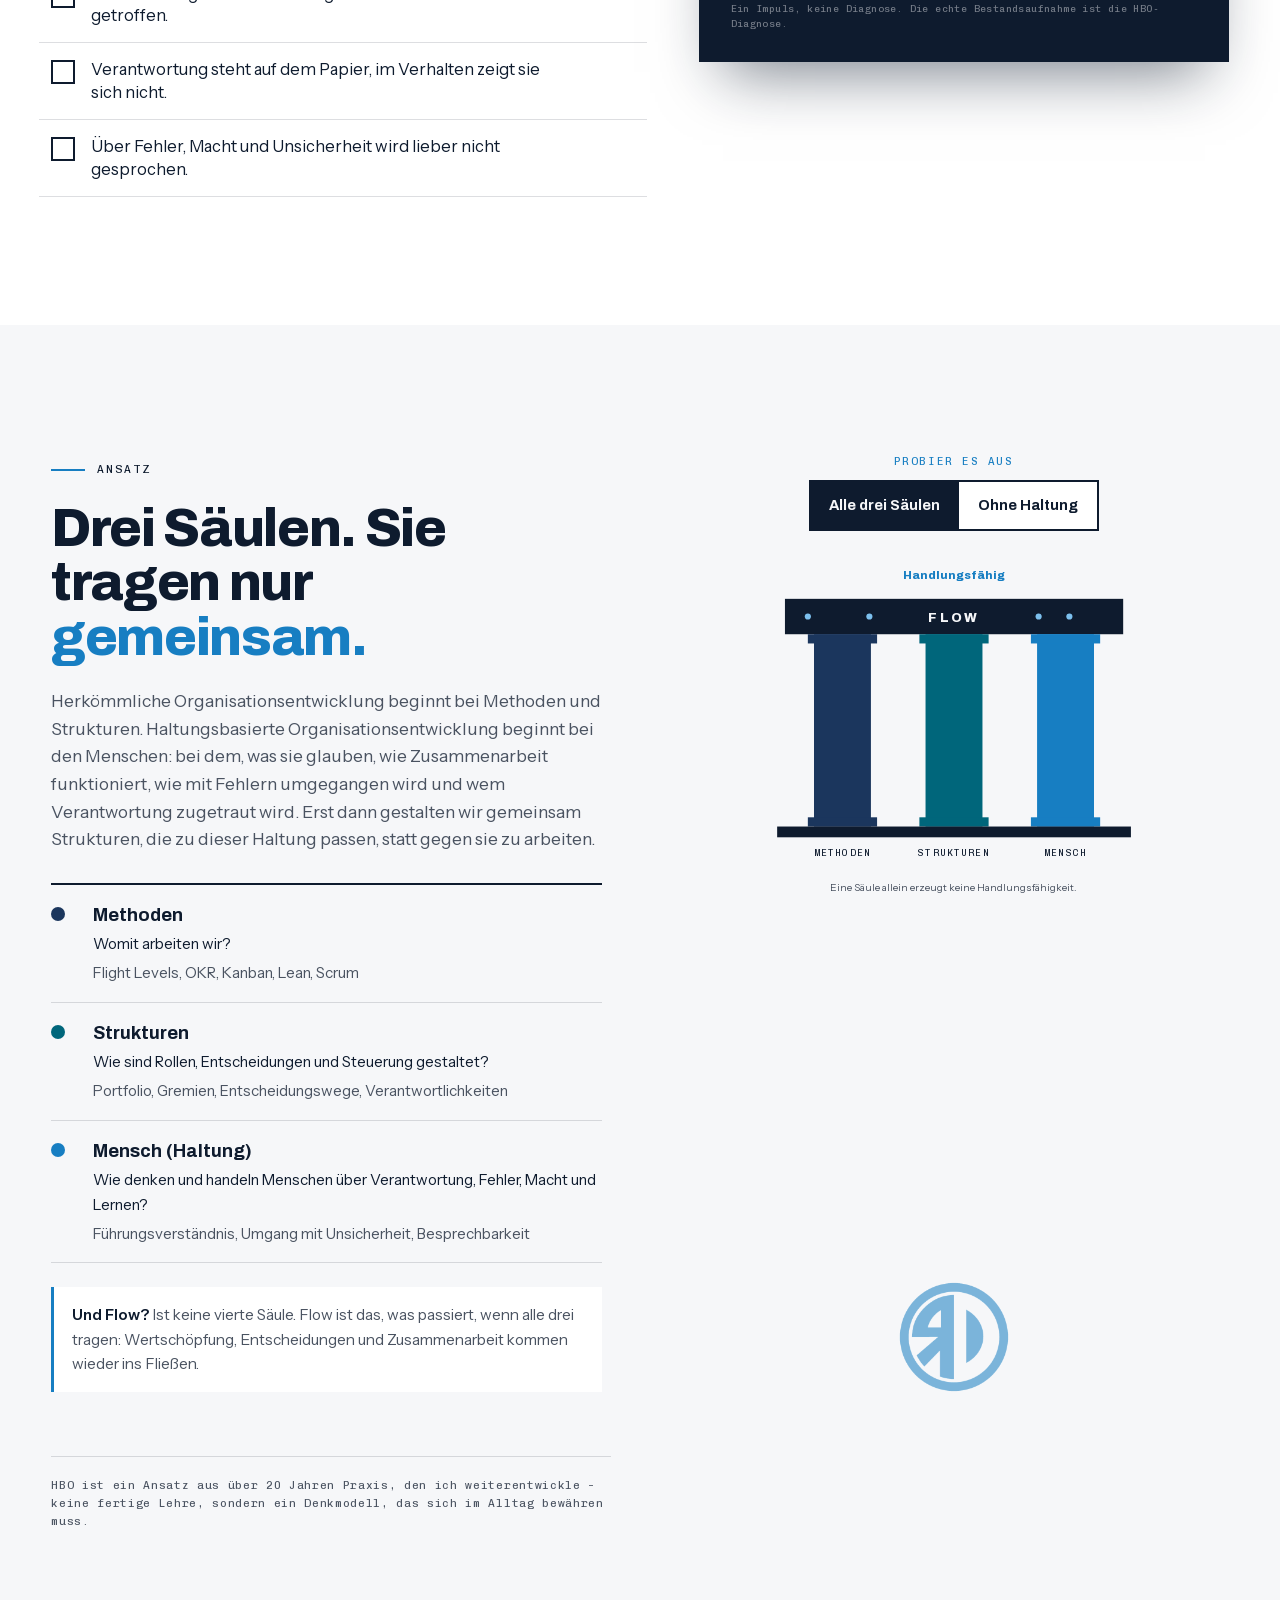
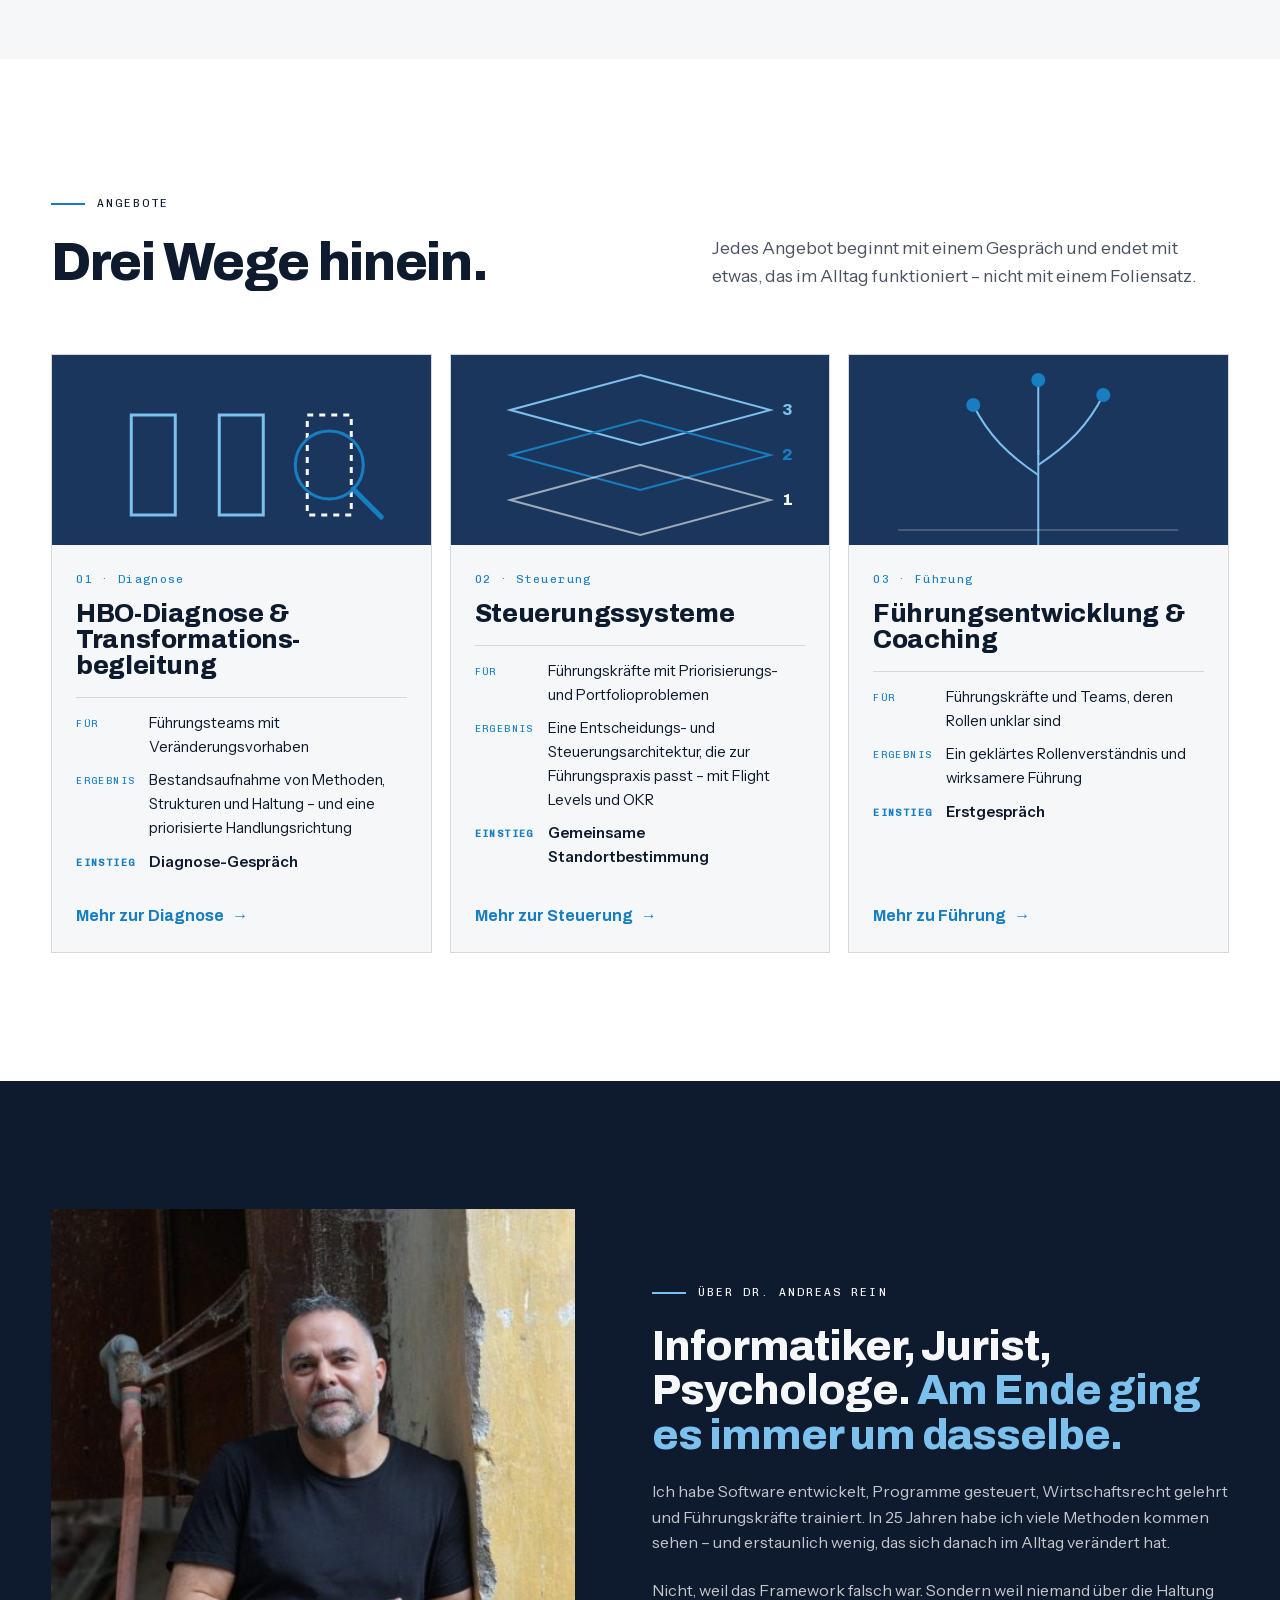
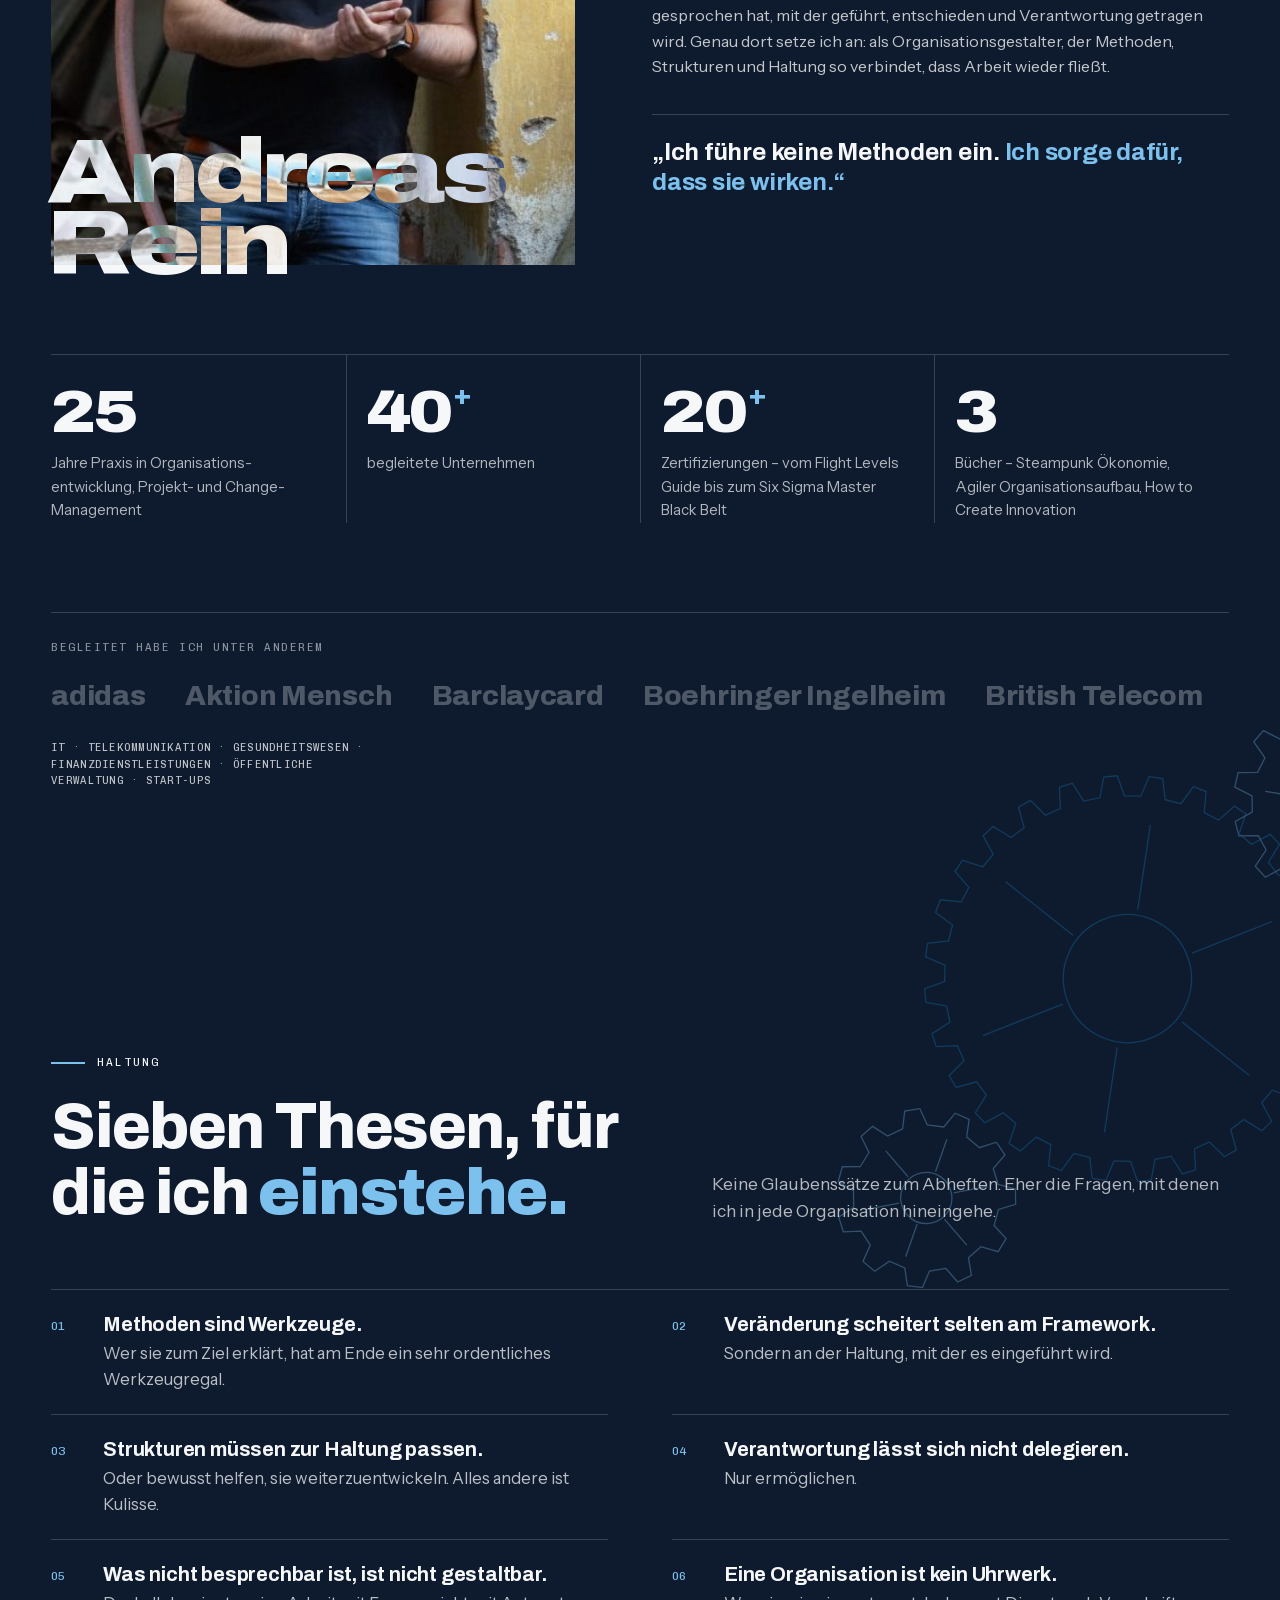
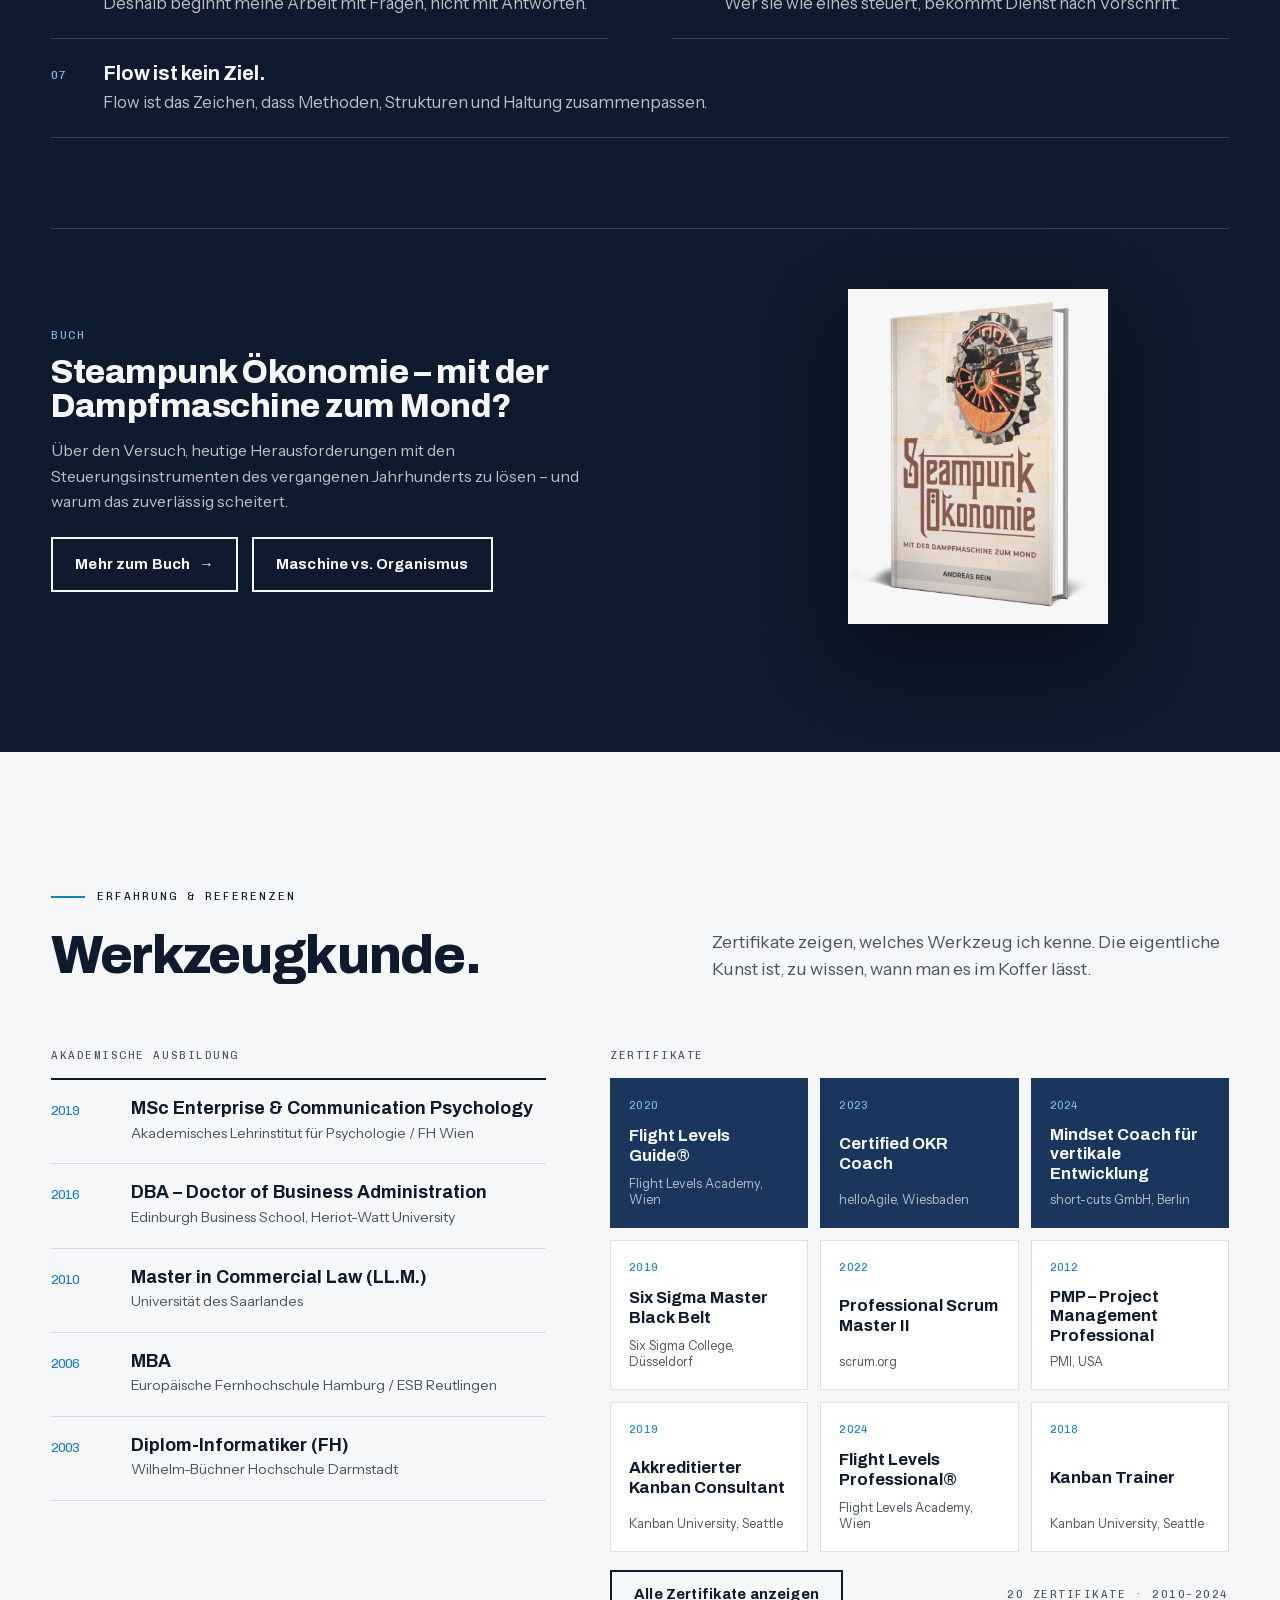
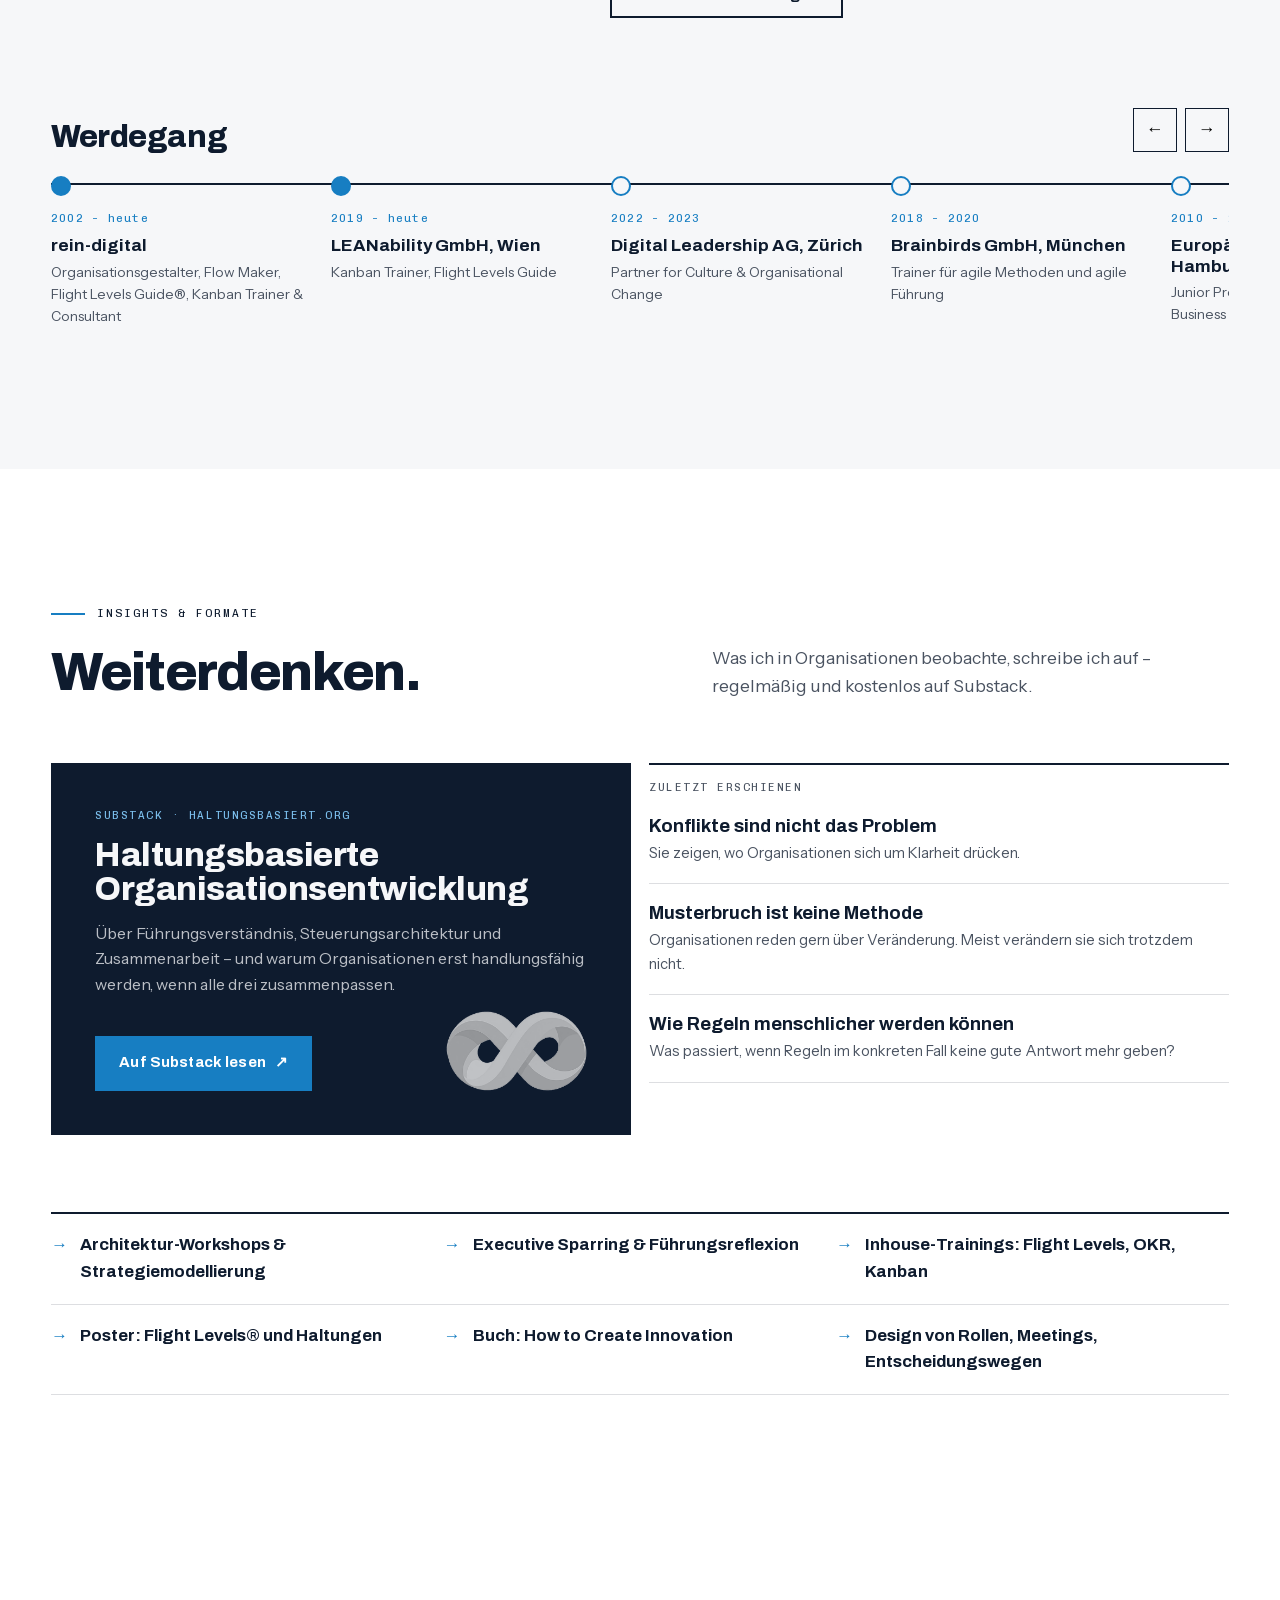
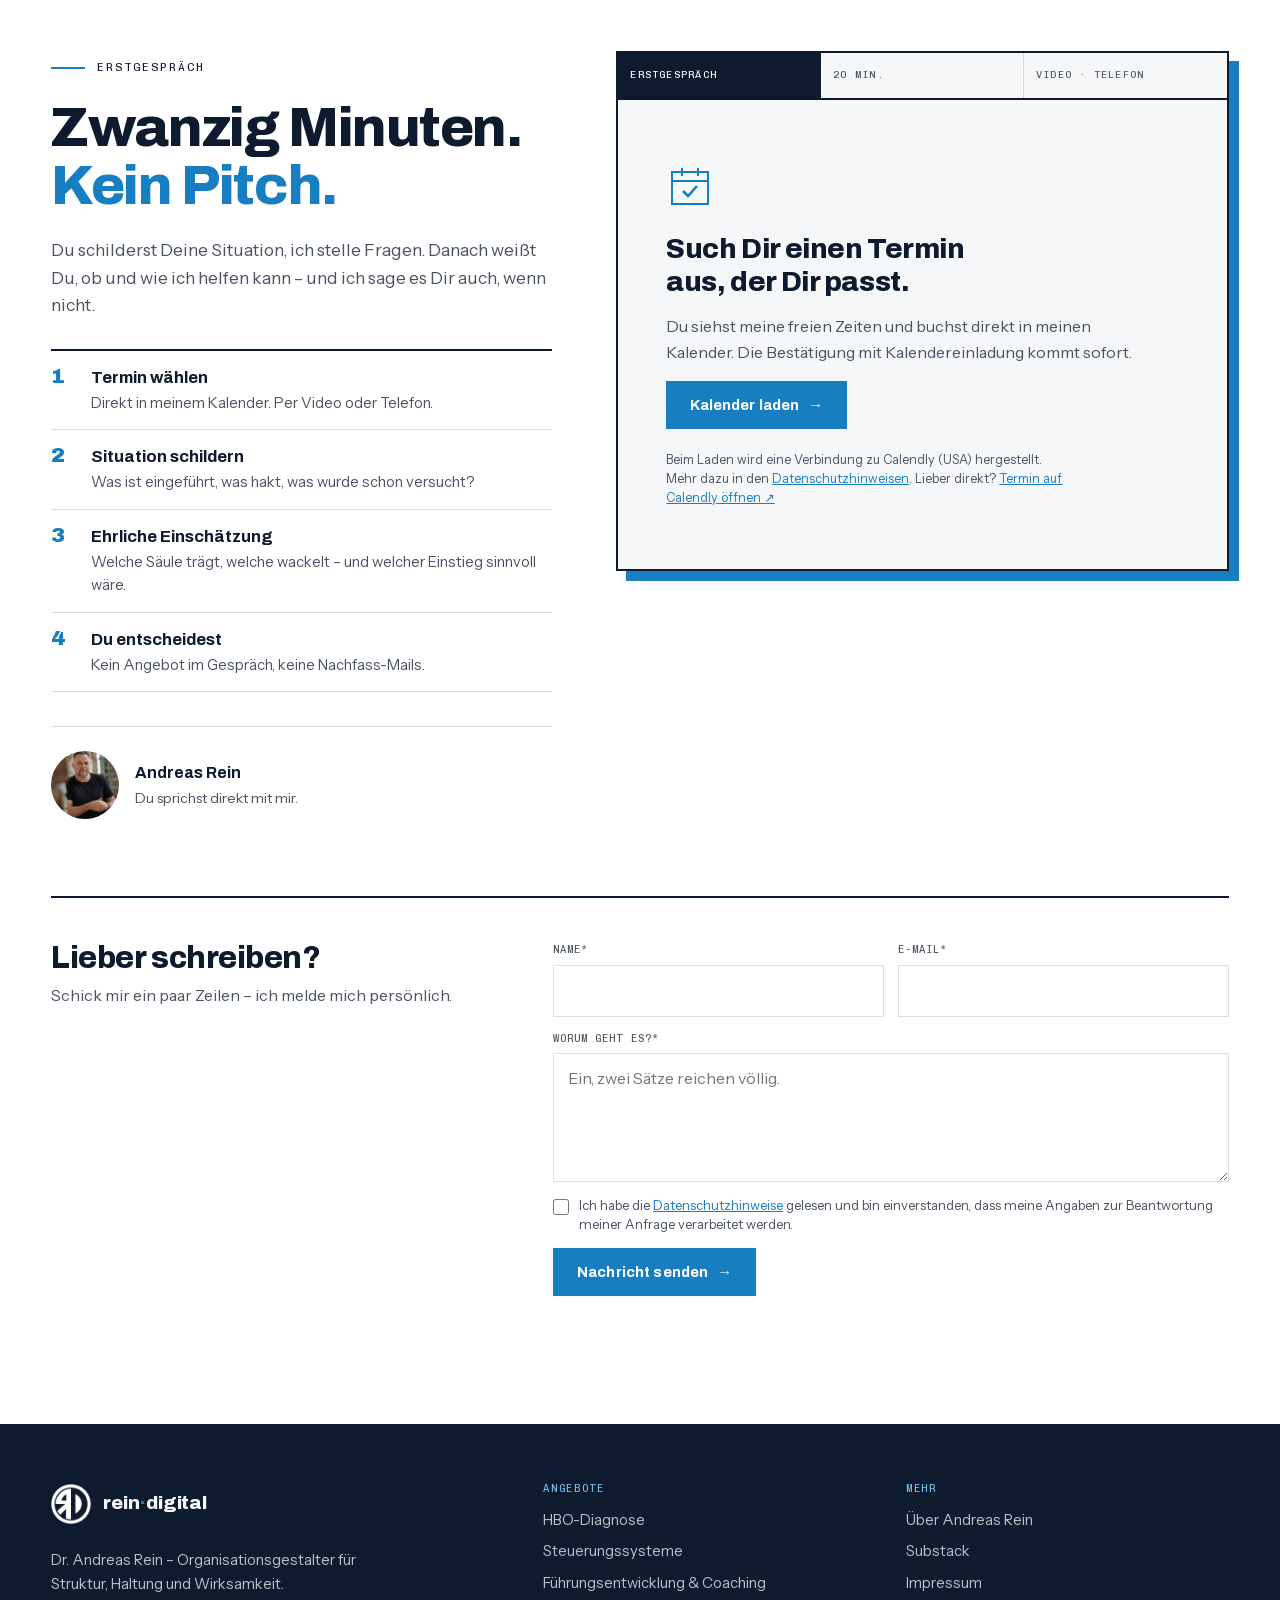
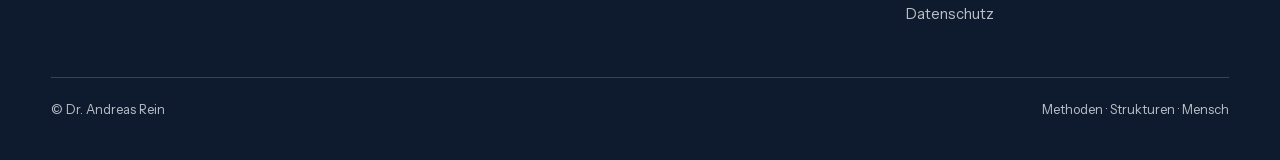
==== commit bdbb374f: "Feedback Andreas: rein·digital klein, Organisationsgestalter, neuer Ansatz-Text, Zahlen 25/40+/20+/3" ====
--- a/index.html
+++ b/index.html
@@ -4,8 +4,8 @@
 <meta charset="utf-8">
 <meta name="robots" content="noindex,nofollow">
 <meta name="viewport" content="width=device-width, initial-scale=1">
-<title>Dr. Andreas Rein – Organisationsarchitekt für Struktur, Haltung und Wirksamkeit</title>
-<meta name="description" content="Methoden und Strukturen wirken erst, wenn der Mensch dahinter mitgedacht wird. Dr. Andreas Rein – Organisationsarchitekt, Flow Maker, haltungsbasierte Organisationsentwicklung (HBO).">
+<title>Dr. Andreas Rein – Organisationsgestalter für Struktur, Haltung und Wirksamkeit</title>
+<meta name="description" content="Methoden und Strukturen wirken erst, wenn der Mensch dahinter mitgedacht wird. Dr. Andreas Rein – Organisationsgestalter, Flow Maker, haltungsbasierte Organisationsentwicklung (HBO).">
 <link rel="stylesheet" href="assets/fonts.css?v=56">
 <link rel="stylesheet" href="assets/site.css?v=56">
 </head>
@@ -13,7 +13,7 @@
 
 <header class="hdr">
   <div class="wrap">
-    <a class="brand" href="index.html" aria-label="rein-digital Startseite"><span class="mark"><img src="assets/logo-mark.png" alt=""></span><span class="word">Rein<span>·</span>digital</span></a>
+    <a class="brand" href="index.html" aria-label="rein-digital Startseite"><span class="mark"><img src="assets/logo-mark.png" alt=""></span><span class="word">rein<span>·</span>digital</span></a>
     <ul class="nav">
       <li><a href="index.html#ansatz">Ansatz</a></li>
       <li class="dd"><button aria-expanded="false">Angebote</button>
@@ -39,7 +39,7 @@
   <div class="hero-bg" aria-hidden="true"></div>
   <div class="wrap">
     <div>
-      <div class="eyebrow">Dr. Andreas Rein · Organisationsarchitekt</div>
+      <div class="eyebrow">Dr. Andreas Rein · Organisationsgestalter</div>
       <h1>Die <span class="hl">dritte Säule</span> wird übersehen.</h1>
       <p class="lead">Neben Methoden und Strukturen prägen Haltungen, wie entschieden, geführt und verantwortet wird. Ich mache diesen Faktor besprechbar und gestaltbar.</p>
       <div class="hero-cta">
@@ -55,7 +55,7 @@
     <figure class="portrait-card">
       <span class="frame" aria-hidden="true"></span>
       <img src="assets/img/p2.jpg" alt="Dr. Andreas Rein">
-      <figcaption class="tag"><b>Dr. Andreas Rein</b><span>Organisationsarchitekt und Flow Maker. Für Struktur, Haltung und Wirksamkeit.</span></figcaption>
+      <figcaption class="tag"><b>Dr. Andreas Rein</b><span>Organisationsgestalter und Flow Maker. Für Struktur, Haltung und Wirksamkeit.</span></figcaption>
     </figure>
   </div>
 </section>
@@ -67,7 +67,7 @@
   <div class="wrap pulse-grid">
     <div>
       <div class="eyebrow">Kommt Dir das bekannt vor?</div>
-      <h2>Methoden eingeführt. Alltag unverändert.</h2>
+      <h2>Methode eingeführt. Alltag unverändert.</h2>
       <p class="lead" style="margin:18px 0 34px">Sechs Situationen, die ich in Organisationen immer wieder sehe. Hake ab, was Du kennst – der Befund zeigt, welche Säule wackelt.</p>
       <div id="qs"></div>
     </div>
@@ -95,7 +95,7 @@
     <div class="rv">
       <div class="eyebrow">Ansatz</div>
       <h2>Drei Säulen. Sie tragen nur <span class="hl">gemeinsam.</span></h2>
-      <p class="lead" style="margin-top:22px">Herkömmliche Organisationsentwicklung setzt bei Methoden und Strukturen an. Haltungsbasierte Organisationsentwicklung (HBO) setzt zusätzlich bei der Haltung an – und gestaltet Strukturen so, dass sie zu ihr passen.</p>
+      <p class="lead" style="margin-top:22px">Herkömmliche Organisationsentwicklung beginnt bei Methoden und Strukturen. Haltungsbasierte Organisationsentwicklung beginnt bei den Menschen: bei dem, was sie glauben, wie Zusammenarbeit funktioniert, wie mit Fehlern umgegangen wird und wem Verantwortung zugetraut wird. Erst dann gestalten wir gemeinsam Strukturen, die zu dieser Haltung passen, statt gegen sie zu arbeiten.</p>
       <div class="pillars">
         <div class="pillar"><i style="background:var(--navy)"></i><div><b>Methoden</b><em>Womit arbeiten wir?</em><span>Flight Levels, OKR, Kanban, Lean, Scrum</span></div></div>
         <div class="pillar"><i style="background:var(--petrol)"></i><div><b>Strukturen</b><em>Wie sind Rollen, Entscheidungen und Steuerung gestaltet?</em><span>Portfolio, Gremien, Entscheidungswege, Verantwortlichkeiten</span></div></div>
@@ -171,19 +171,19 @@
         <div class="name" aria-hidden="true">Andreas<br>Rein</div>
       </div>
       <div class="rv">
-        <div class="eyebrow">Über Andreas Rein</div>
+        <div class="eyebrow">Über Dr. Andreas Rein</div>
         <h2>Informatiker, Jurist, Psychologe. <em>Am Ende ging es immer um dasselbe.</em></h2>
-        <p>Ich habe Software entwickelt, Programme gesteuert, Wirtschaftsrecht gelehrt und Führungskräfte trainiert. In über 20 Jahren habe ich viele Methoden kommen sehen – und erstaunlich wenig, das sich danach im Alltag verändert hat.</p>
-        <p>Nicht, weil das Framework falsch war. Sondern weil niemand über die Haltung gesprochen hat, mit der geführt, entschieden und Verantwortung getragen wird. Genau dort setze ich an: als Organisationsarchitekt, der Methoden, Strukturen und Haltung so verbindet, dass Arbeit wieder fließt.</p>
+        <p>Ich habe Software entwickelt, Programme gesteuert, Wirtschaftsrecht gelehrt und Führungskräfte trainiert. In 25 Jahren habe ich viele Methoden kommen sehen – und erstaunlich wenig, das sich danach im Alltag verändert hat.</p>
+        <p>Nicht, weil das Framework falsch war. Sondern weil niemand über die Haltung gesprochen hat, mit der geführt, entschieden und Verantwortung getragen wird. Genau dort setze ich an: als Organisationsgestalter, der Methoden, Strukturen und Haltung so verbindet, dass Arbeit wieder fließt.</p>
         <blockquote>„Ich führe keine Methoden ein. <span>Ich sorge dafür, dass sie wirken.“</span></blockquote>
       </div>
     </div>
 
     <div class="stats">
-      <div class="stat"><b data-to="20" data-suf="+">0</b><span>Jahre Praxis in Organisations&shy;entwicklung, Projekt- und Change-Management</span></div>
-      <div class="stat"><b data-to="20" data-suf="+">0</b><span>begleitete Unternehmen</span></div>
-      <div class="stat"><b data-to="20">0</b><span>Zertifizierungen – vom Flight Levels Guide bis zum Six Sigma Master Black Belt</span></div>
-      <div class="stat"><b>Dr.</b><span>DBA, Jr. Professor an der Europäischen Fernhochschule Hamburg</span></div>
+      <div class="stat"><b data-to="25">0</b><span>Jahre Praxis in Organisations&shy;entwicklung, Projekt- und Change-Management</span></div>
+      <div class="stat"><b data-to="40" data-suf="+">0</b><span>begleitete Unternehmen</span></div>
+      <div class="stat"><b data-to="20" data-suf="+">0</b><span>Zertifizierungen – vom Flight Levels Guide bis zum Six Sigma Master Black Belt</span></div>
+      <div class="stat"><b data-to="3">0</b><span>Bücher – Steampunk Ökonomie, Agiler Organisationsaufbau, How to Create Innovation</span></div>
     </div>
 
     <div class="clients">
@@ -252,7 +252,7 @@
           <div class="badge"><span class="y">2012</span><b>PMP – Project Management Professional</b><span>PMI, USA</span></div>
           <div class="badge"><span class="y">2019</span><b>Akkreditierter Kanban Consultant</b><span>Kanban University, Seattle</span></div>
           <div class="badge"><span class="y">2024</span><b>Flight Levels Professional®</b><span>Flight Levels Academy, Wien</span></div>
-          <div class="badge"><span class="y">2018</span><b>Akkreditierter Kanban Trainer</b><span>Kanban University, Seattle</span></div>
+          <div class="badge"><span class="y">2018</span><b>Kanban Trainer</b><span>Kanban University, Seattle</span></div>
           <div class="badge more"><span class="y">2017</span><b>Kanban Coaching Professional</b><span>Kanban University, Seattle</span></div>
           <div class="badge more"><span class="y">2017</span><b>Enterprise Kanban Coach</b><span>LEANability GmbH, Wien</span></div>
           <div class="badge more"><span class="y">2017</span><b>Kanban Management Professional</b><span>Kanban University, Seattle</span></div>
@@ -275,7 +275,7 @@
         <div class="career-nav"><button data-d="-1" aria-label="Zurück">←</button><button data-d="1" aria-label="Weiter">→</button></div>
       </div>
       <div class="career-track">
-        <div class="station now"><span class="y">2004 – heute</span><b>rein-digital</b><span>Organisationsarchitekt, Flow Maker, Flight Levels Guide®, akkreditierter Kanban Trainer &amp; Consultant</span></div>
+        <div class="station now"><span class="y">2002 – heute</span><b>rein-digital</b><span>Organisationsgestalter, Flow Maker, Flight Levels Guide®, Kanban Trainer &amp; Consultant</span></div>
         <div class="station now"><span class="y">2019 – heute</span><b>LEANability GmbH, Wien</b><span>Kanban Trainer, Flight Levels Guide</span></div>
         <div class="station"><span class="y">2022 – 2023</span><b>Digital Leadership AG, Zürich</b><span>Partner for Culture &amp; Organisational Change</span></div>
         <div class="station"><span class="y">2018 – 2020</span><b>Brainbirds GmbH, München</b><span>Trainer für agile Methoden und agile Führung</span></div>
@@ -372,7 +372,7 @@
 <footer>
   <div class="wrap">
     <div class="foot">
-      <div><a class="brand" href="index.html"><span class="mark"><img src="assets/logo-mark.png" alt=""></span><span class="word">Rein<span>·</span>digital</span></a><p style="margin-top:18px;max-width:34ch">Dr. Andreas Rein – Organisationsarchitekt für Struktur, Haltung und Wirksamkeit.</p></div>
+      <div><a class="brand" href="index.html"><span class="mark"><img src="assets/logo-mark.png" alt=""></span><span class="word">rein<span>·</span>digital</span></a><p style="margin-top:18px;max-width:34ch">Dr. Andreas Rein – Organisationsgestalter für Struktur, Haltung und Wirksamkeit.</p></div>
       <div><h4>Angebote</h4><ul><li><a href="health-series.html">HBO-Diagnose</a></li><li><a href="flow-steuerung.html">Steuerungssysteme</a></li><li><a href="haltung-fuehrung.html">Führungsentwicklung &amp; Coaching</a></li></ul></div>
       <div><h4>Mehr</h4><ul><li><a href="index.html#about">Über Andreas Rein</a></li><li><a href="https://www.haltungsbasiert.org" target="_blank" rel="noopener">Substack</a></li><li><a href="impressum.html">Impressum</a></li><li><a href="datenschutz.html">Datenschutz</a></li></ul></div>
     </div>
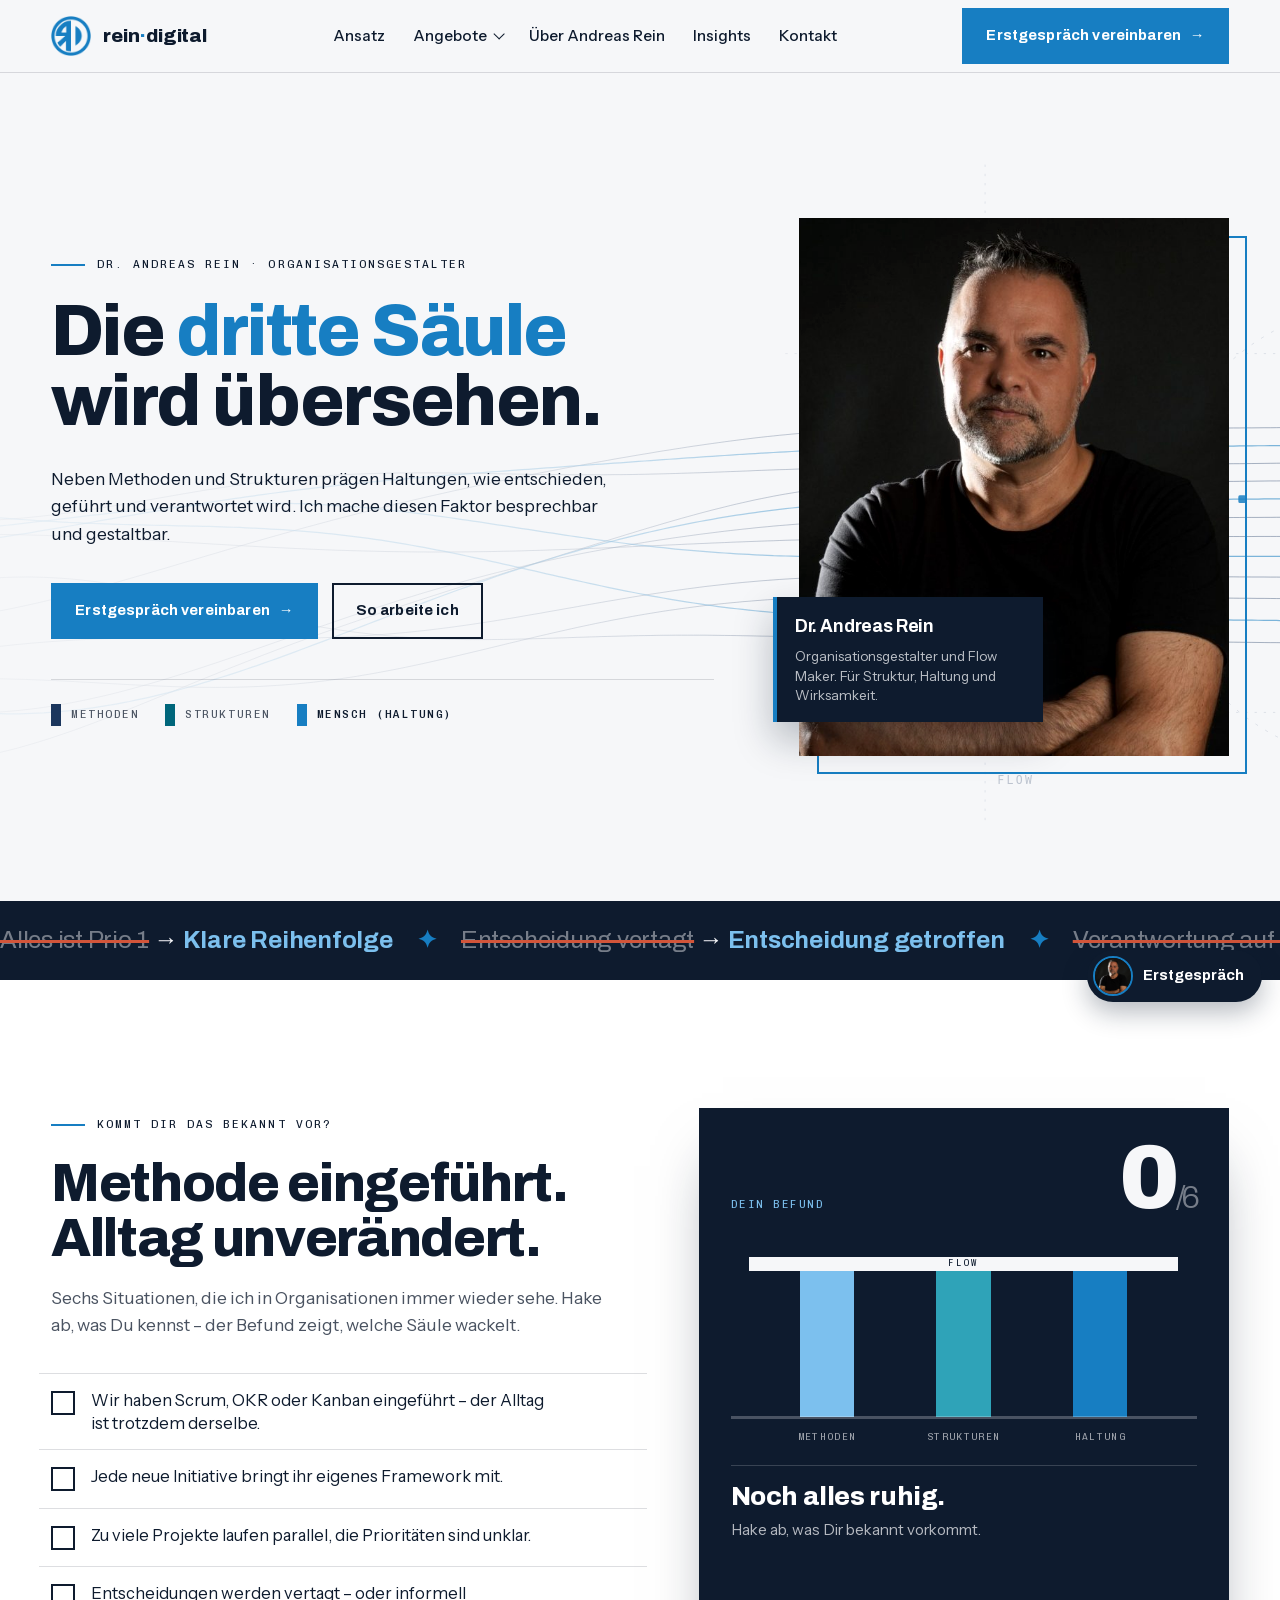
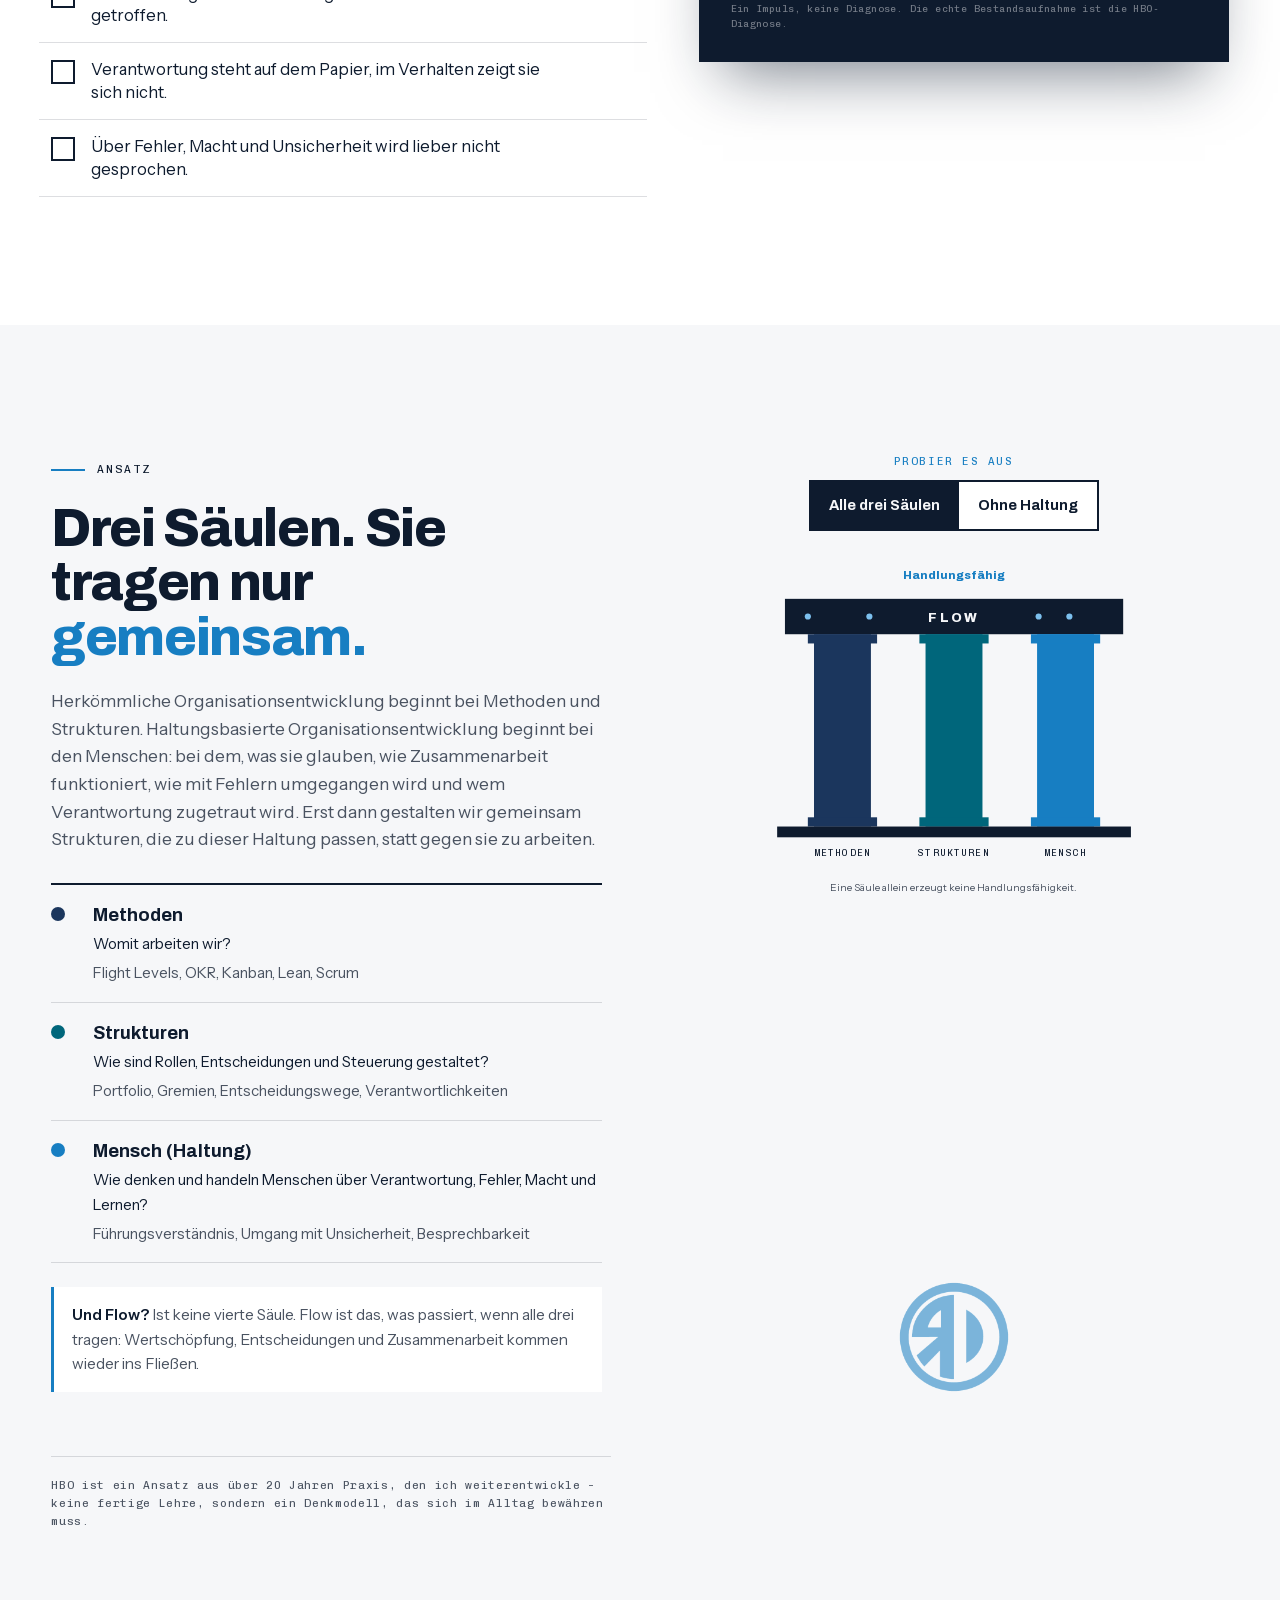
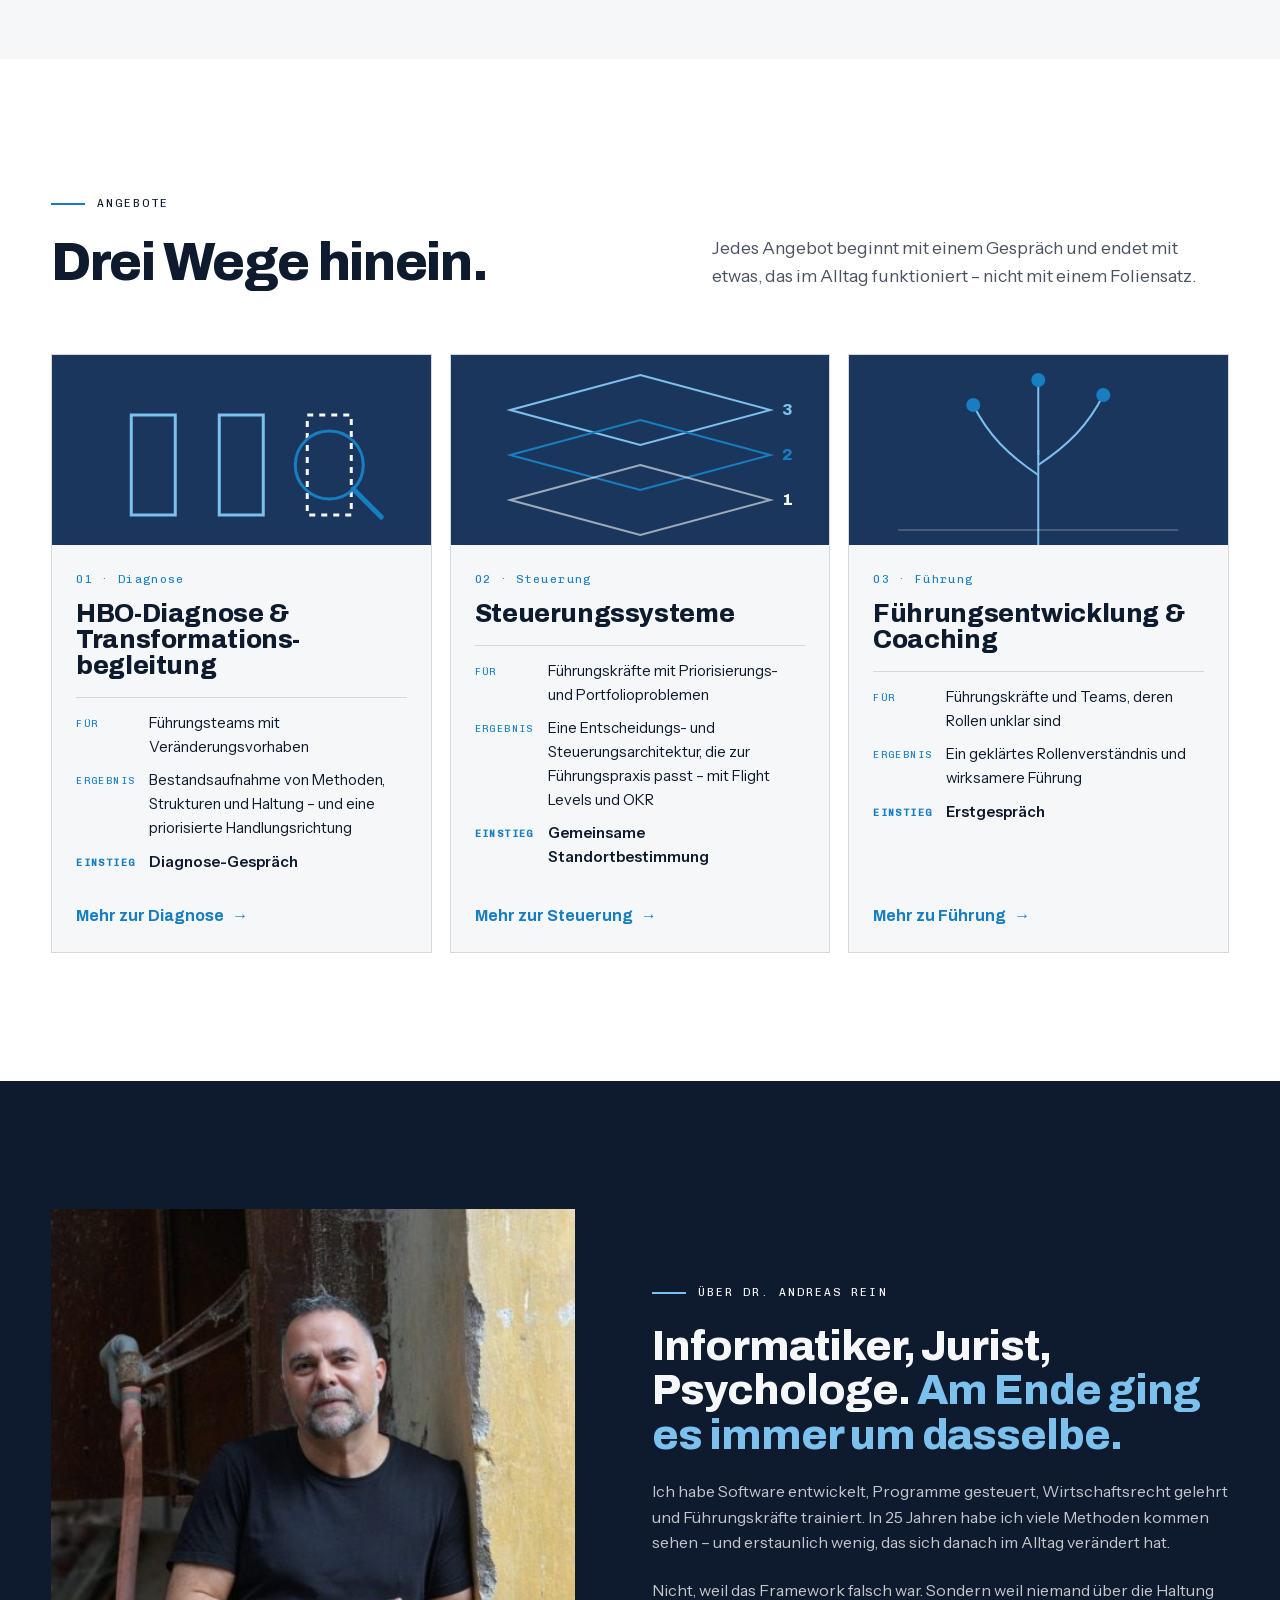
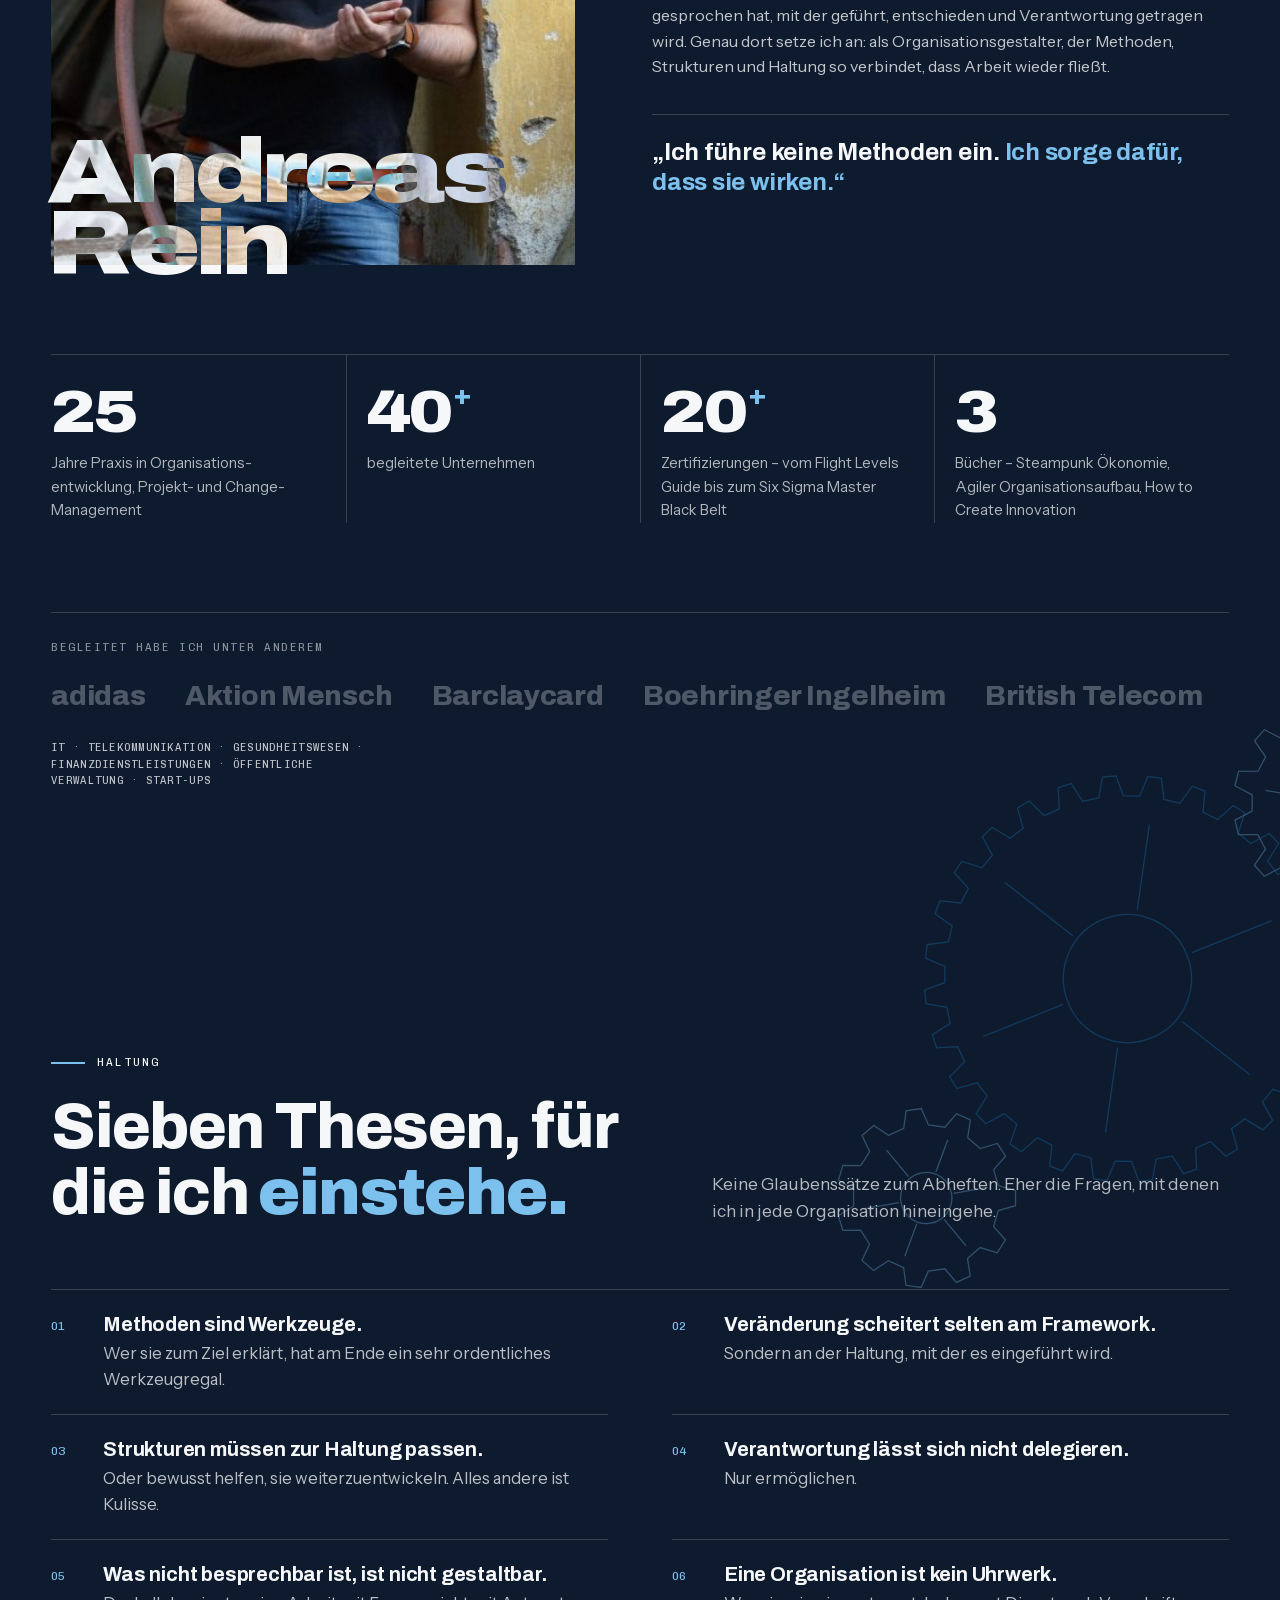
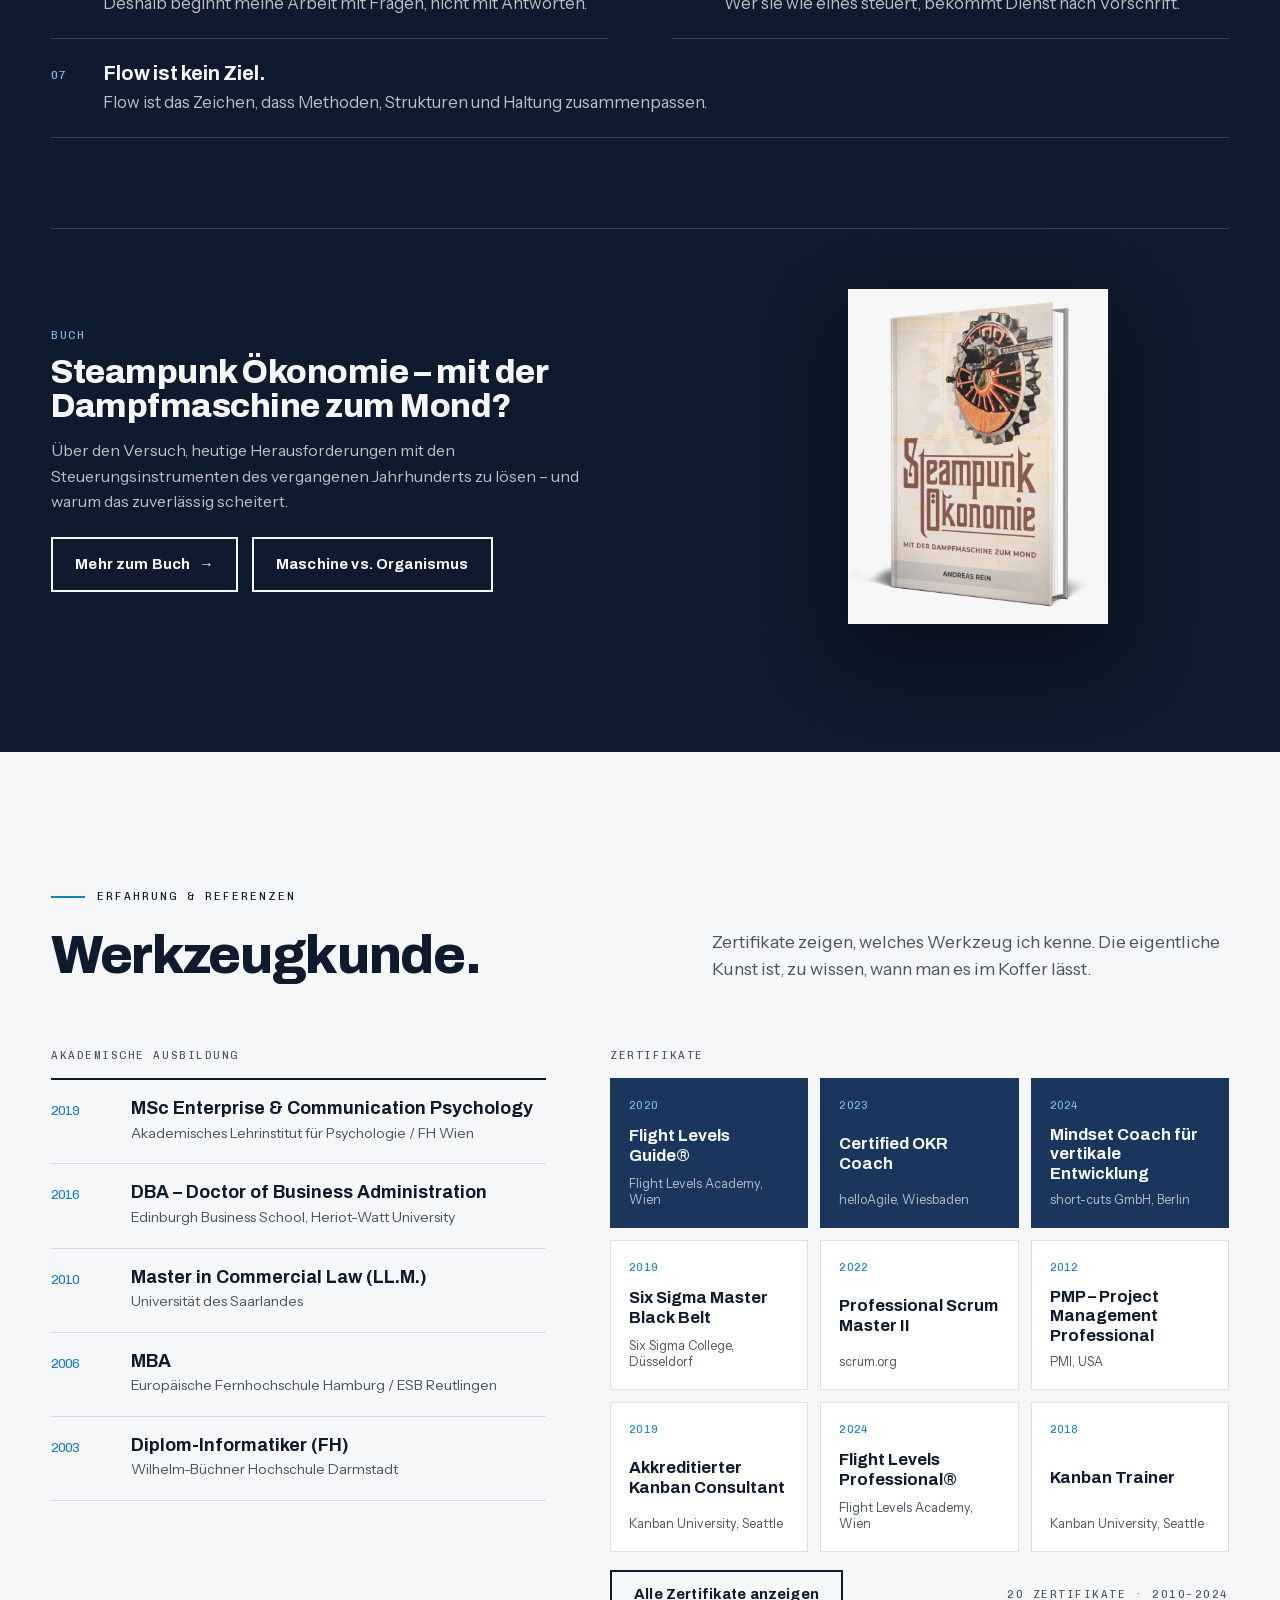
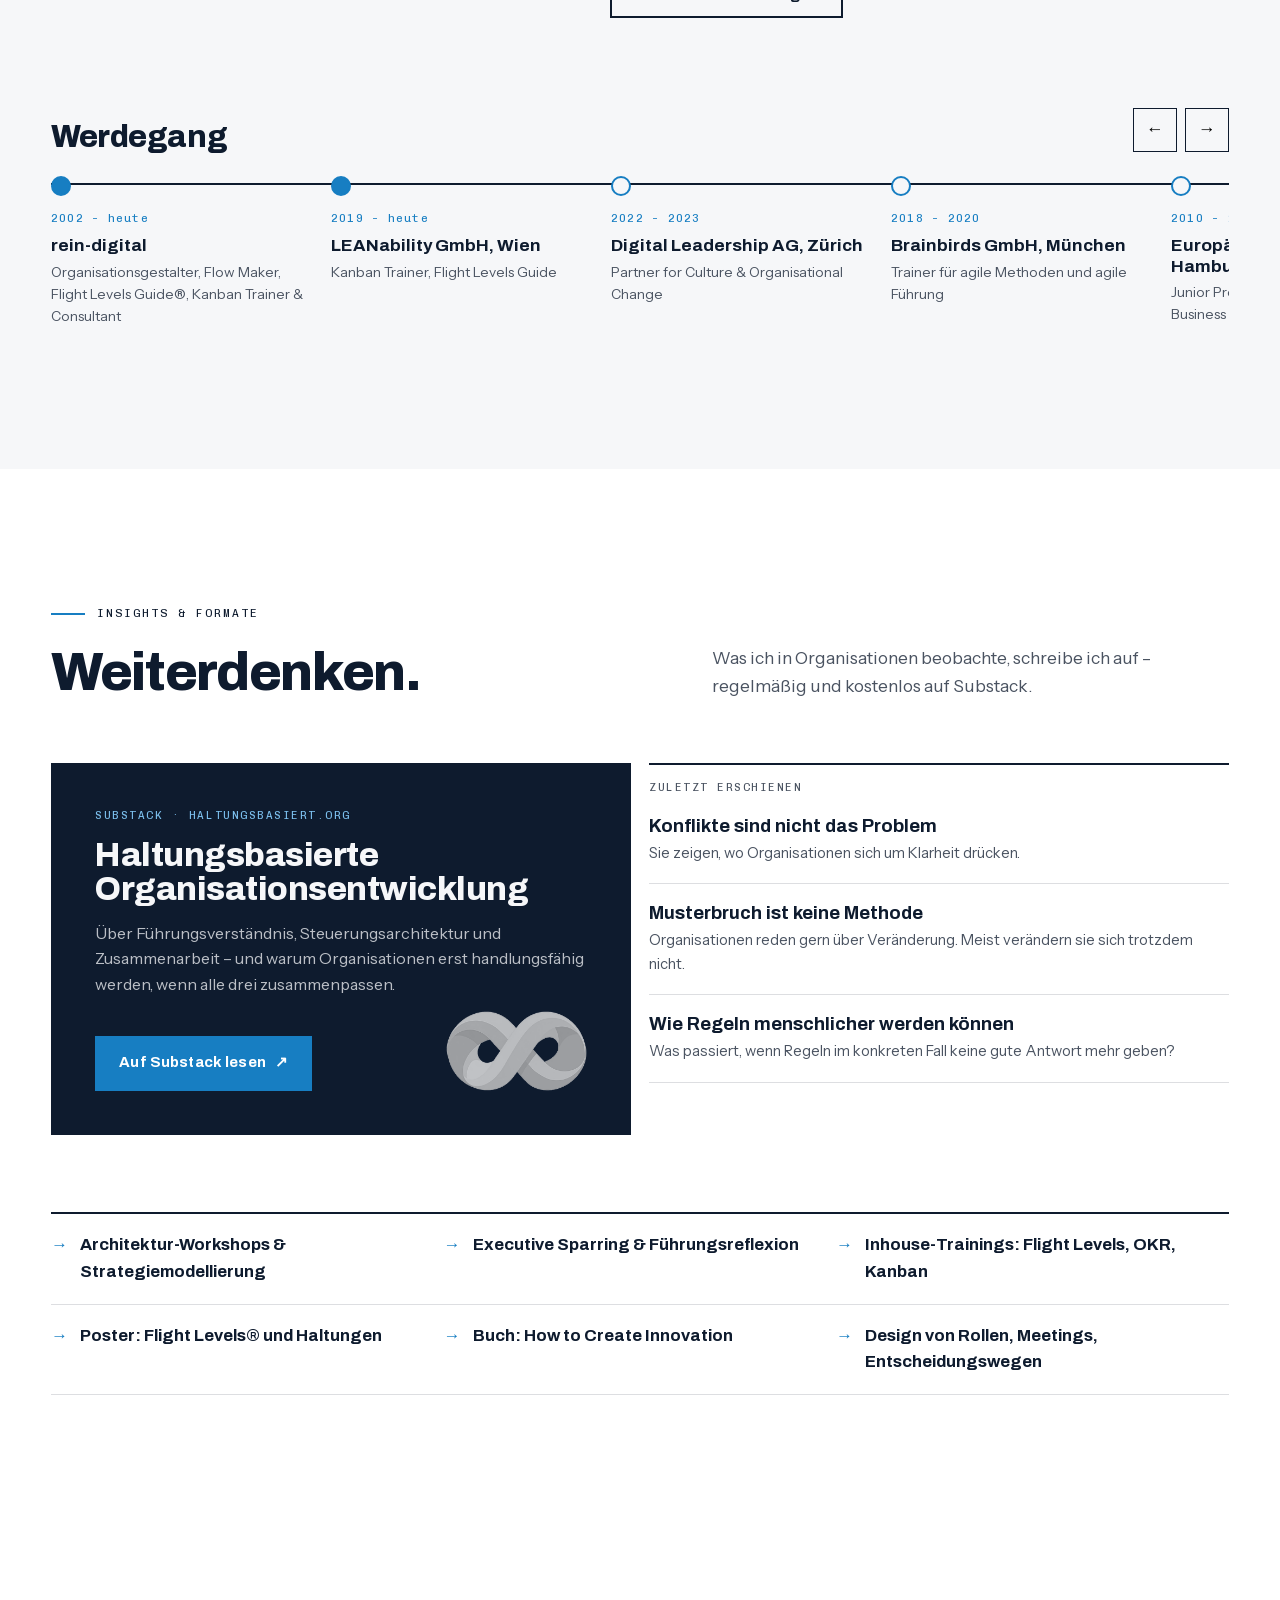
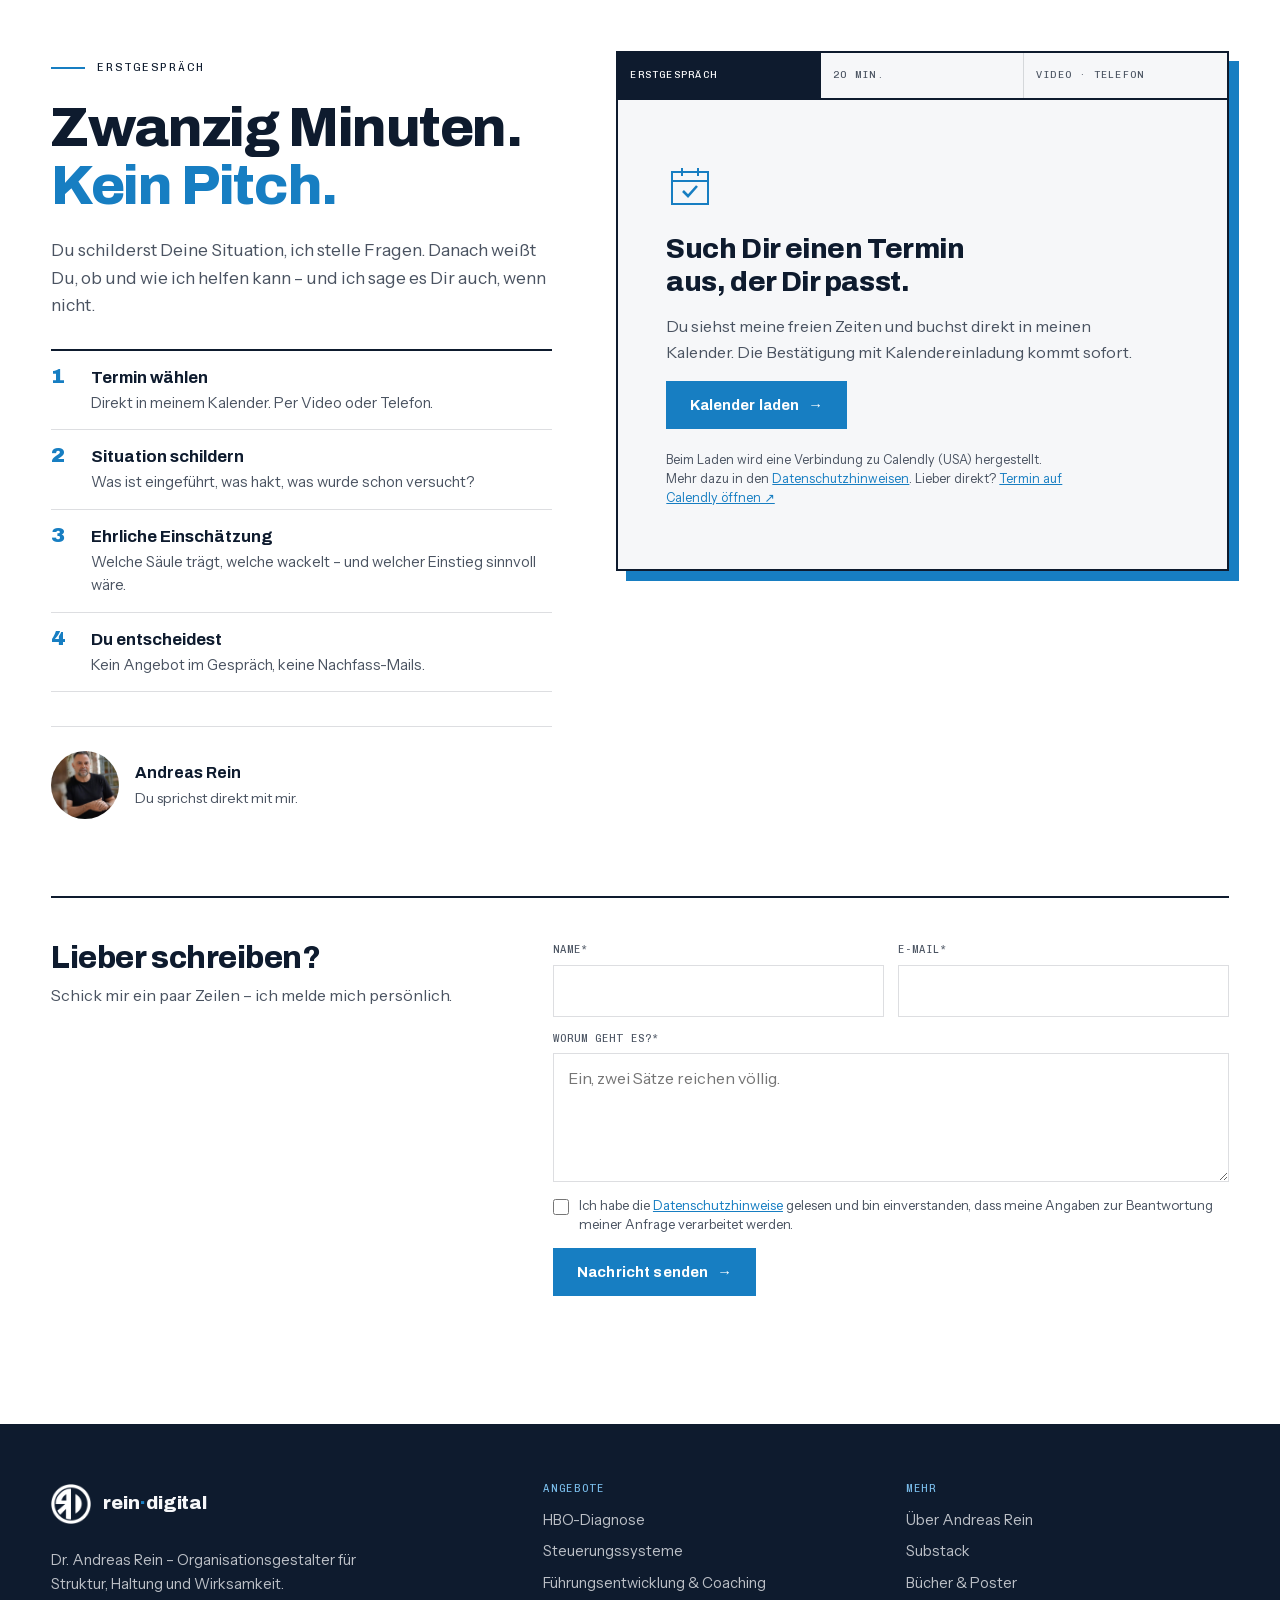
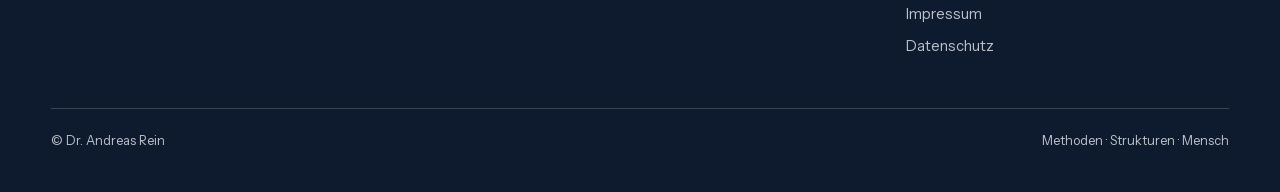
==== commit a76fcf40: "Neue Seite Bücher & Poster (statt alter /bucher/-Seite), Links umgestellt, Footer-Link ergänzt Co-Au" ====
--- a/index.html
+++ b/index.html
@@ -6,8 +6,8 @@
 <meta name="viewport" content="width=device-width, initial-scale=1">
 <title>Dr. Andreas Rein – Organisationsgestalter für Struktur, Haltung und Wirksamkeit</title>
 <meta name="description" content="Methoden und Strukturen wirken erst, wenn der Mensch dahinter mitgedacht wird. Dr. Andreas Rein – Organisationsgestalter, Flow Maker, haltungsbasierte Organisationsentwicklung (HBO).">
-<link rel="stylesheet" href="assets/fonts.css?v=56">
-<link rel="stylesheet" href="assets/site.css?v=56">
+<link rel="stylesheet" href="assets/fonts.css?v=58">
+<link rel="stylesheet" href="assets/site.css?v=58">
 </head>
 <body>
 
@@ -216,7 +216,7 @@
         <span class="mono" style="color:var(--blue-l)">Buch</span>
         <h3>Steampunk Ökonomie – mit der Dampfmaschine zum Mond?</h3>
         <p>Über den Versuch, heutige Herausforderungen mit den Steuerungsinstrumenten des vergangenen Jahrhunderts zu lösen – und warum das zuverlässig scheitert.</p>
-        <div style="margin-top:22px;display:flex;gap:14px;flex-wrap:wrap"><a class="btn light" href="https://www.rein-digital.com/bucher/">Mehr zum Buch <span class="arr">→</span></a><a class="btn light" href="haltung-fuehrung.html#steampunk">Maschine vs. Organismus</a></div>
+        <div style="margin-top:22px;display:flex;gap:14px;flex-wrap:wrap"><a class="btn light" href="buecher.html#steampunk">Mehr zum Buch <span class="arr">→</span></a><a class="btn light" href="haltung-fuehrung.html#steampunk">Maschine vs. Organismus</a></div>
       </div>
       <img class="book-cover rv" src="assets/img/p3.jpg" alt="Buchcover: Steampunk Ökonomie – Mit der Dampfmaschine zum Mond, von Andreas Rein">
     </div>
@@ -374,12 +374,12 @@
     <div class="foot">
       <div><a class="brand" href="index.html"><span class="mark"><img src="assets/logo-mark.png" alt=""></span><span class="word">rein<span>·</span>digital</span></a><p style="margin-top:18px;max-width:34ch">Dr. Andreas Rein – Organisationsgestalter für Struktur, Haltung und Wirksamkeit.</p></div>
       <div><h4>Angebote</h4><ul><li><a href="health-series.html">HBO-Diagnose</a></li><li><a href="flow-steuerung.html">Steuerungssysteme</a></li><li><a href="haltung-fuehrung.html">Führungsentwicklung &amp; Coaching</a></li></ul></div>
-      <div><h4>Mehr</h4><ul><li><a href="index.html#about">Über Andreas Rein</a></li><li><a href="https://www.haltungsbasiert.org" target="_blank" rel="noopener">Substack</a></li><li><a href="impressum.html">Impressum</a></li><li><a href="datenschutz.html">Datenschutz</a></li></ul></div>
+      <div><h4>Mehr</h4><ul><li><a href="index.html#about">Über Andreas Rein</a></li><li><a href="https://www.haltungsbasiert.org" target="_blank" rel="noopener">Substack</a></li><li><a href="buecher.html">Bücher &amp; Poster</a></li><li><a href="impressum.html">Impressum</a></li><li><a href="datenschutz.html">Datenschutz</a></li></ul></div>
     </div>
     <div class="foot-bottom"><span>© Dr. Andreas Rein</span><span>Methoden · Strukturen · Mensch</span></div>
   </div>
 </footer>
 <a class="talk-fab" href="index.html#termin" aria-label="Erstgespräch vereinbaren"><img src="assets/img/p2.jpg" alt=""><span>Erstgespräch</span></a>
-<script src="assets/site.js?v=56"></script>
+<script src="assets/site.js?v=58"></script>
 </body>
 </html>
--- a/assets/site.css
+++ b/assets/site.css
@@ -765,3 +765,19 @@
 .substack-foot{margin-top:auto;width:100%;display:flex;flex-wrap:wrap;align-items:flex-end;justify-content:space-between;gap:16px}
 .substack .substack-foot .btn{margin-top:0}
 .hbo-mark,.substack .hbo-mark{position:relative;right:auto;bottom:auto;margin:0;width:clamp(96px,11vw,150px)}
+
+/* ---------- Bücher & Poster ---------- */
+.bk-list{display:grid;gap:clamp(70px,9vw,130px)}
+.bk{display:grid;grid-template-columns:minmax(0,5fr) minmax(0,7fr);gap:clamp(32px,6vw,90px);align-items:center}
+.bk-list .bk:nth-child(even) .bk-cover{order:2}
+.bk-cover{background:var(--white);border:1px solid var(--line);padding:clamp(20px,3vw,44px);display:flex;justify-content:center}
+.bk-cover img{max-height:460px;width:auto;object-fit:contain}
+.bk-cover.wide img{max-height:none;width:100%}
+.bk-body h2{margin:.35em 0 .15em}
+.bk-sub{font-family:var(--f-head);font-weight:600;color:var(--blue);margin-bottom:1.1em;font-size:1.05rem}
+.bk-body p{margin-bottom:1em;max-width:62ch}
+.bk-body .btn{margin-top:.8em}
+.bk-poster .bk-cover{background:transparent;border-color:var(--line-l)}
+.bk-poster .bk-body p{color:rgba(246,247,249,.82)}
+@media (max-width:900px){.bk{grid-template-columns:1fr}.bk-list .bk:nth-child(even) .bk-cover{order:0}.bk-cover img{max-height:380px}}
+.bk-poster .bk-body h2{color:var(--bg)}
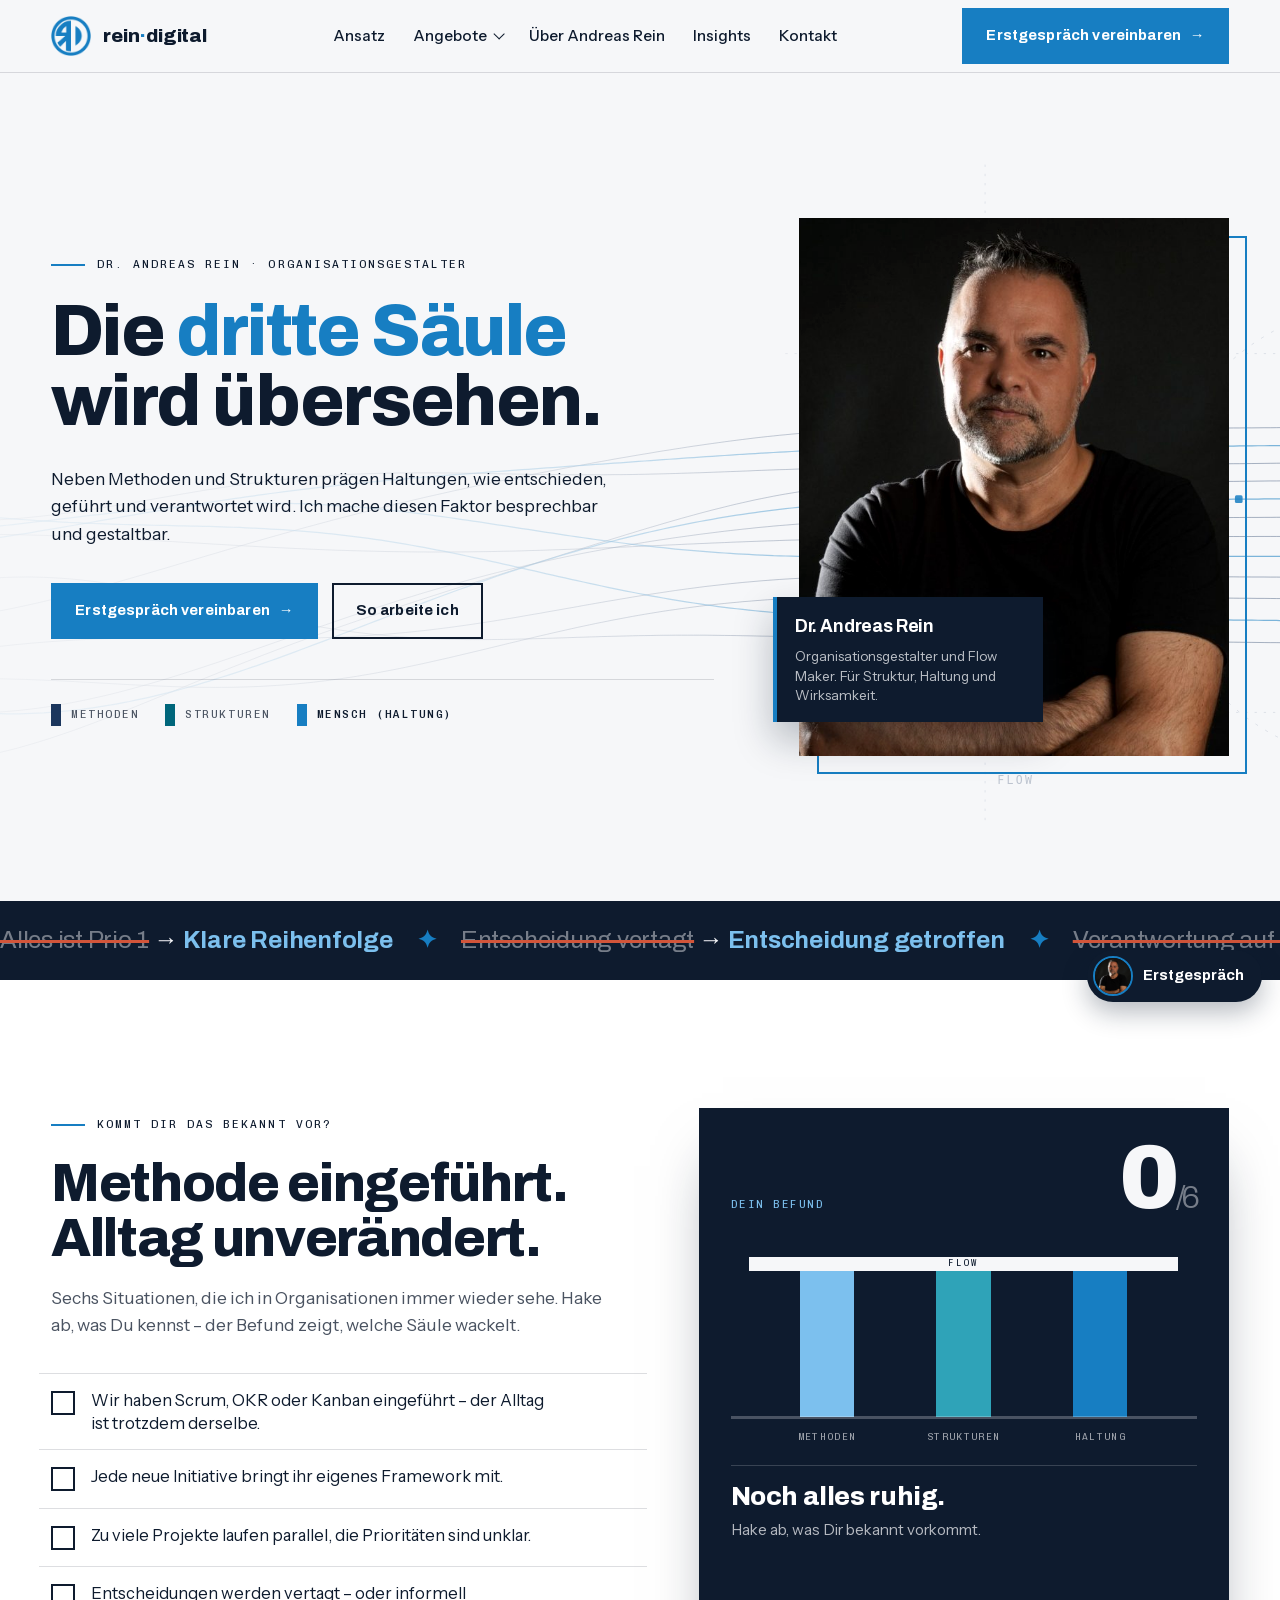
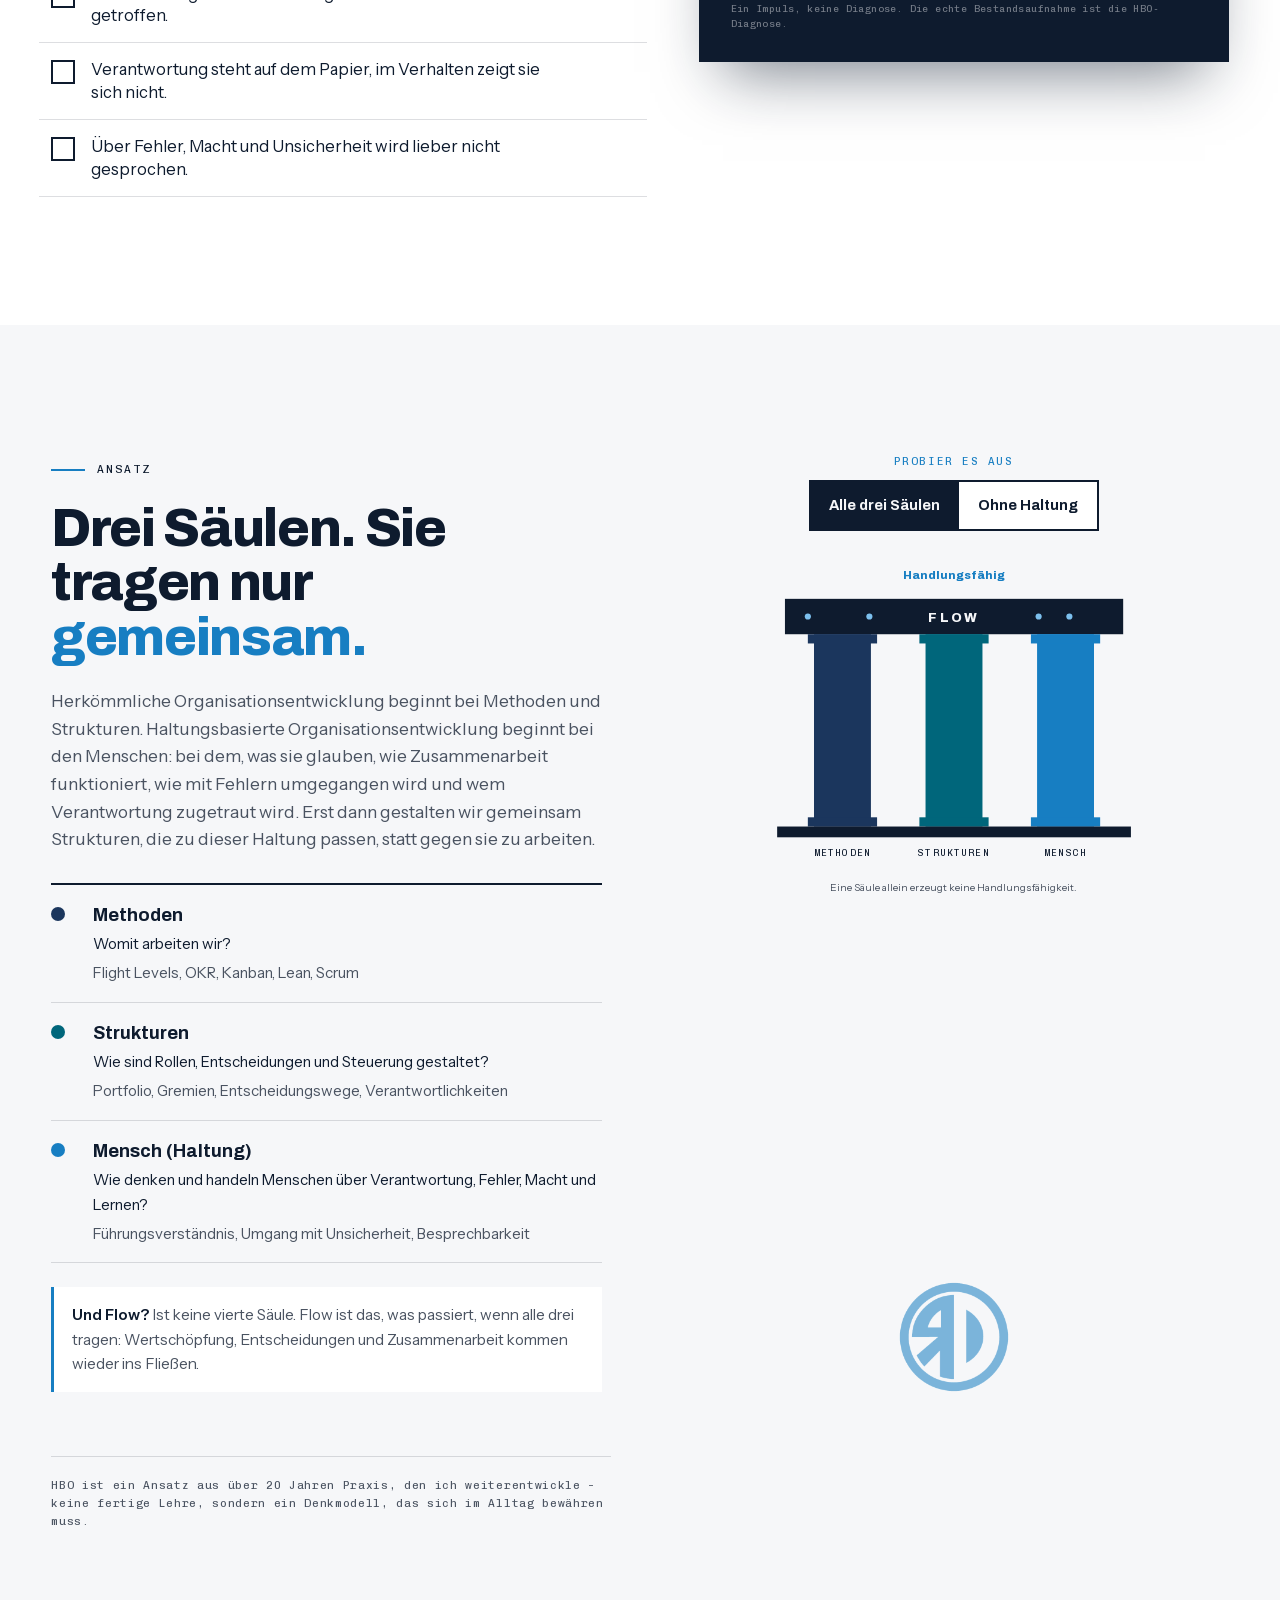
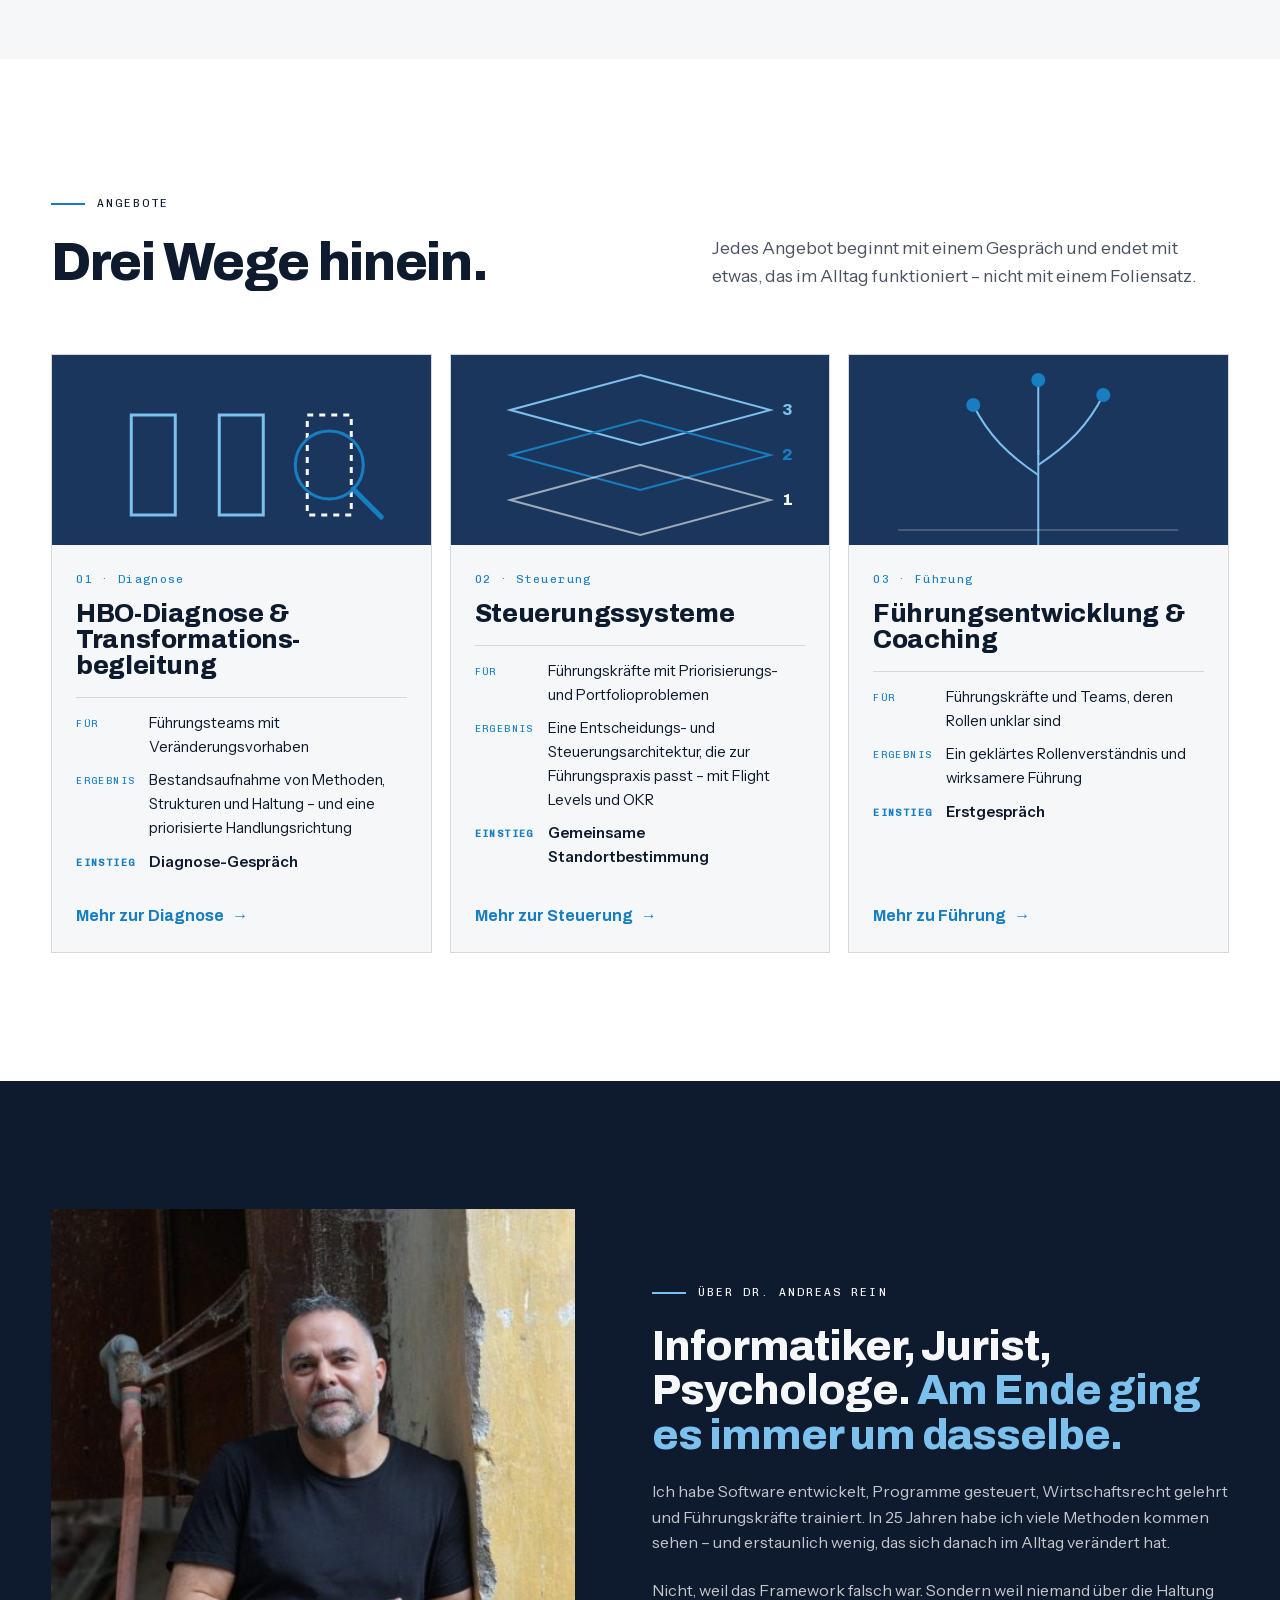
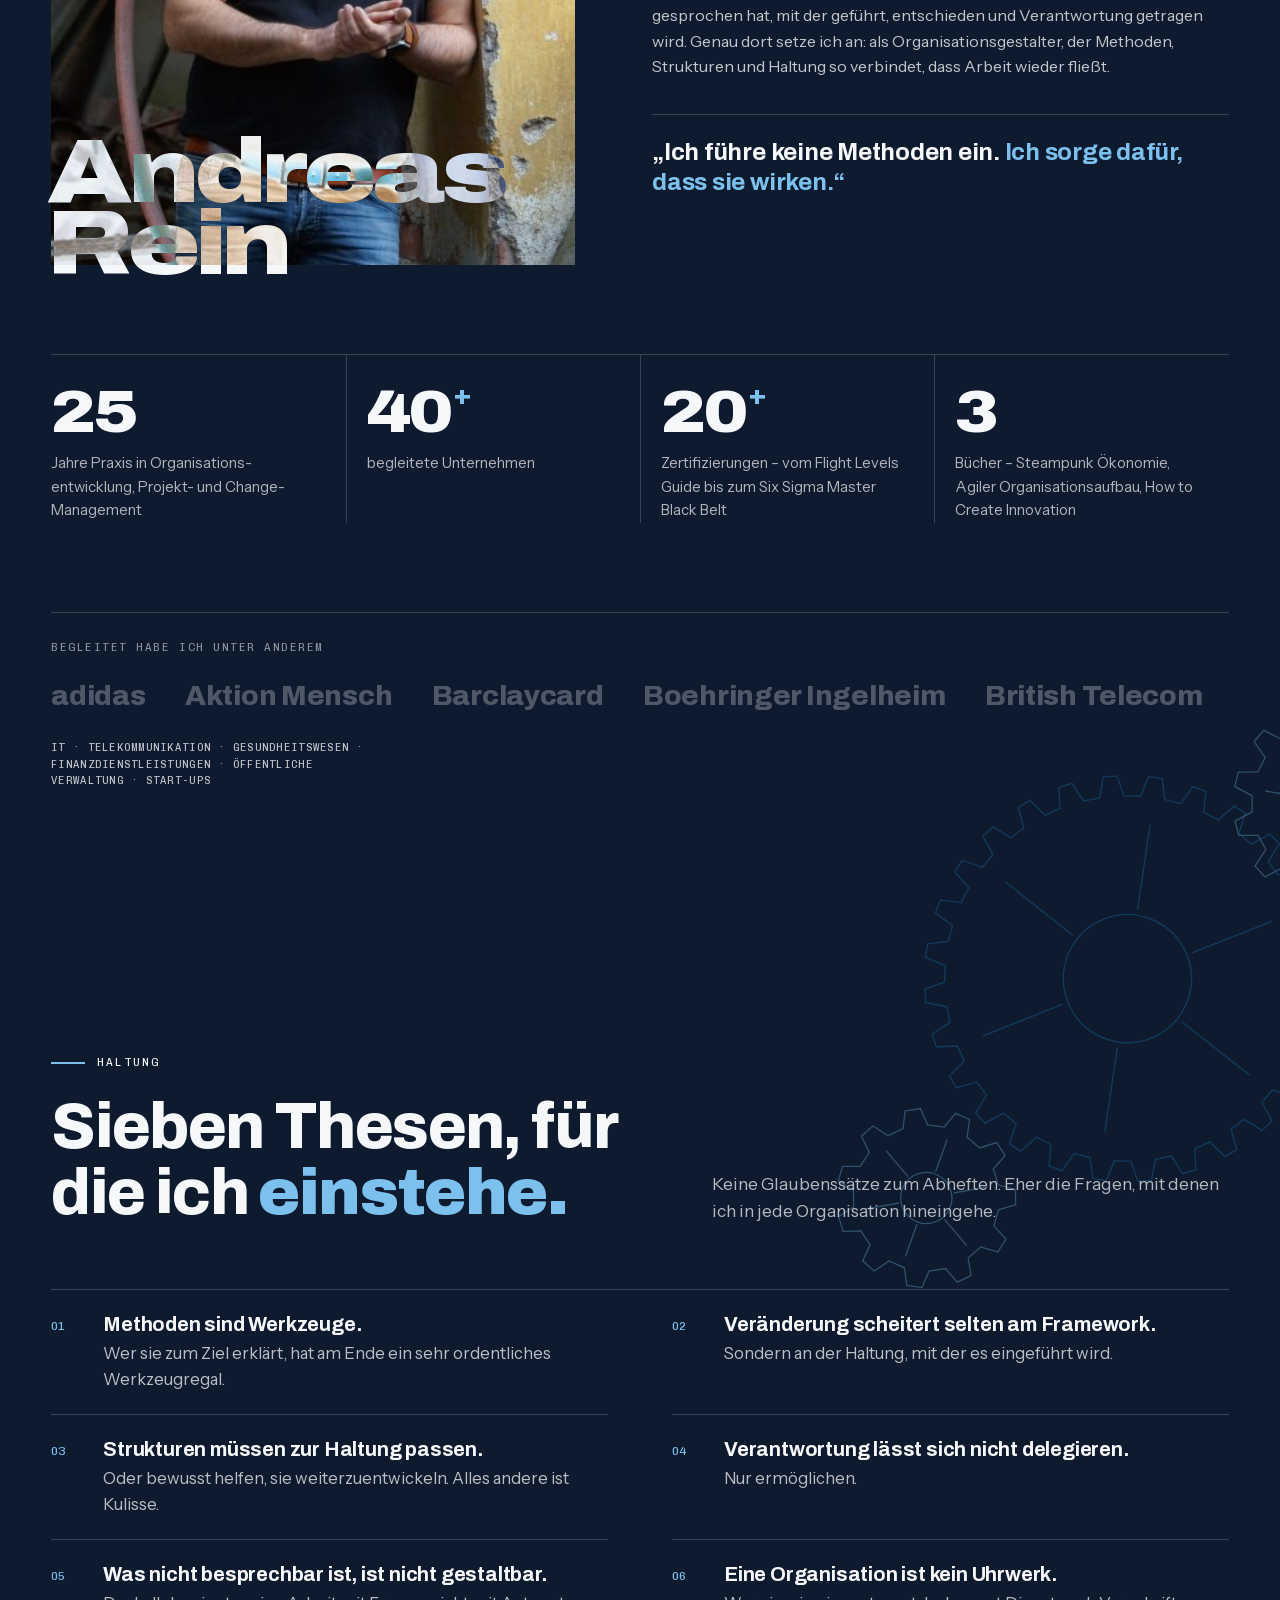
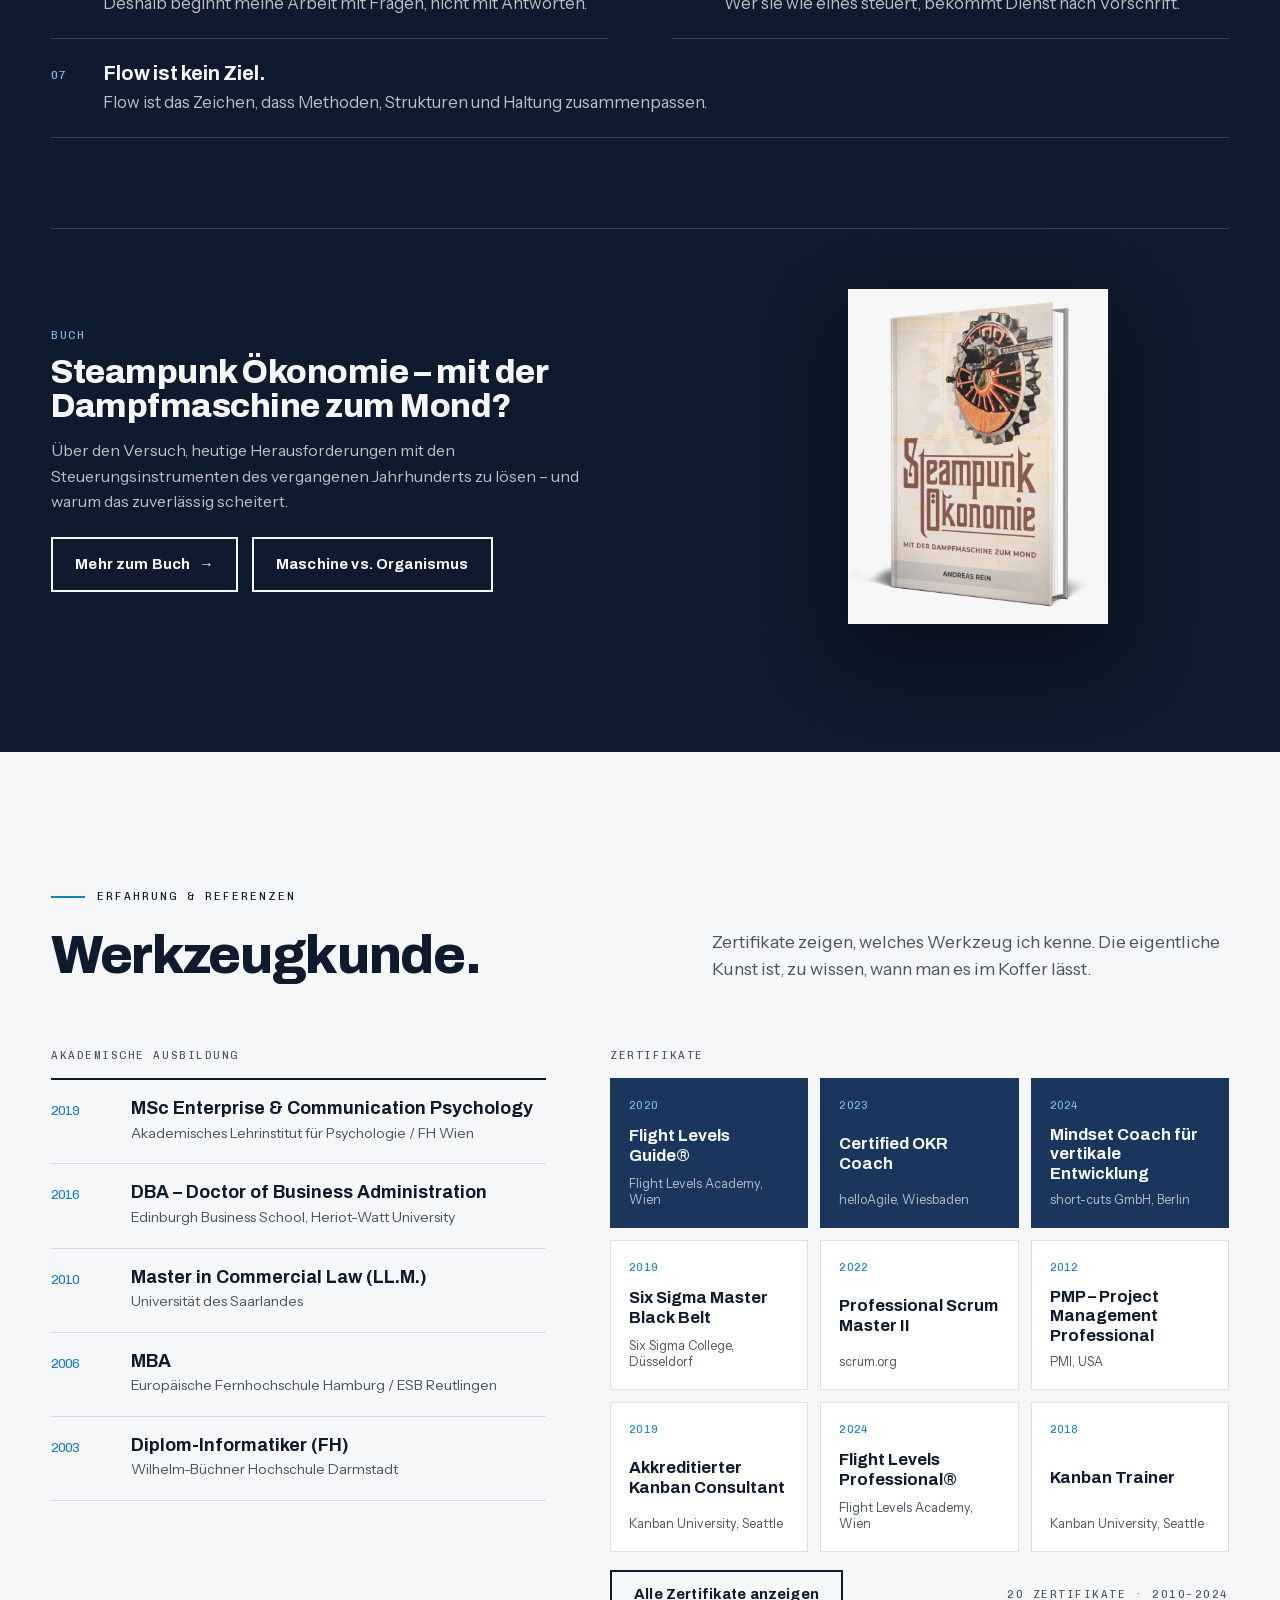
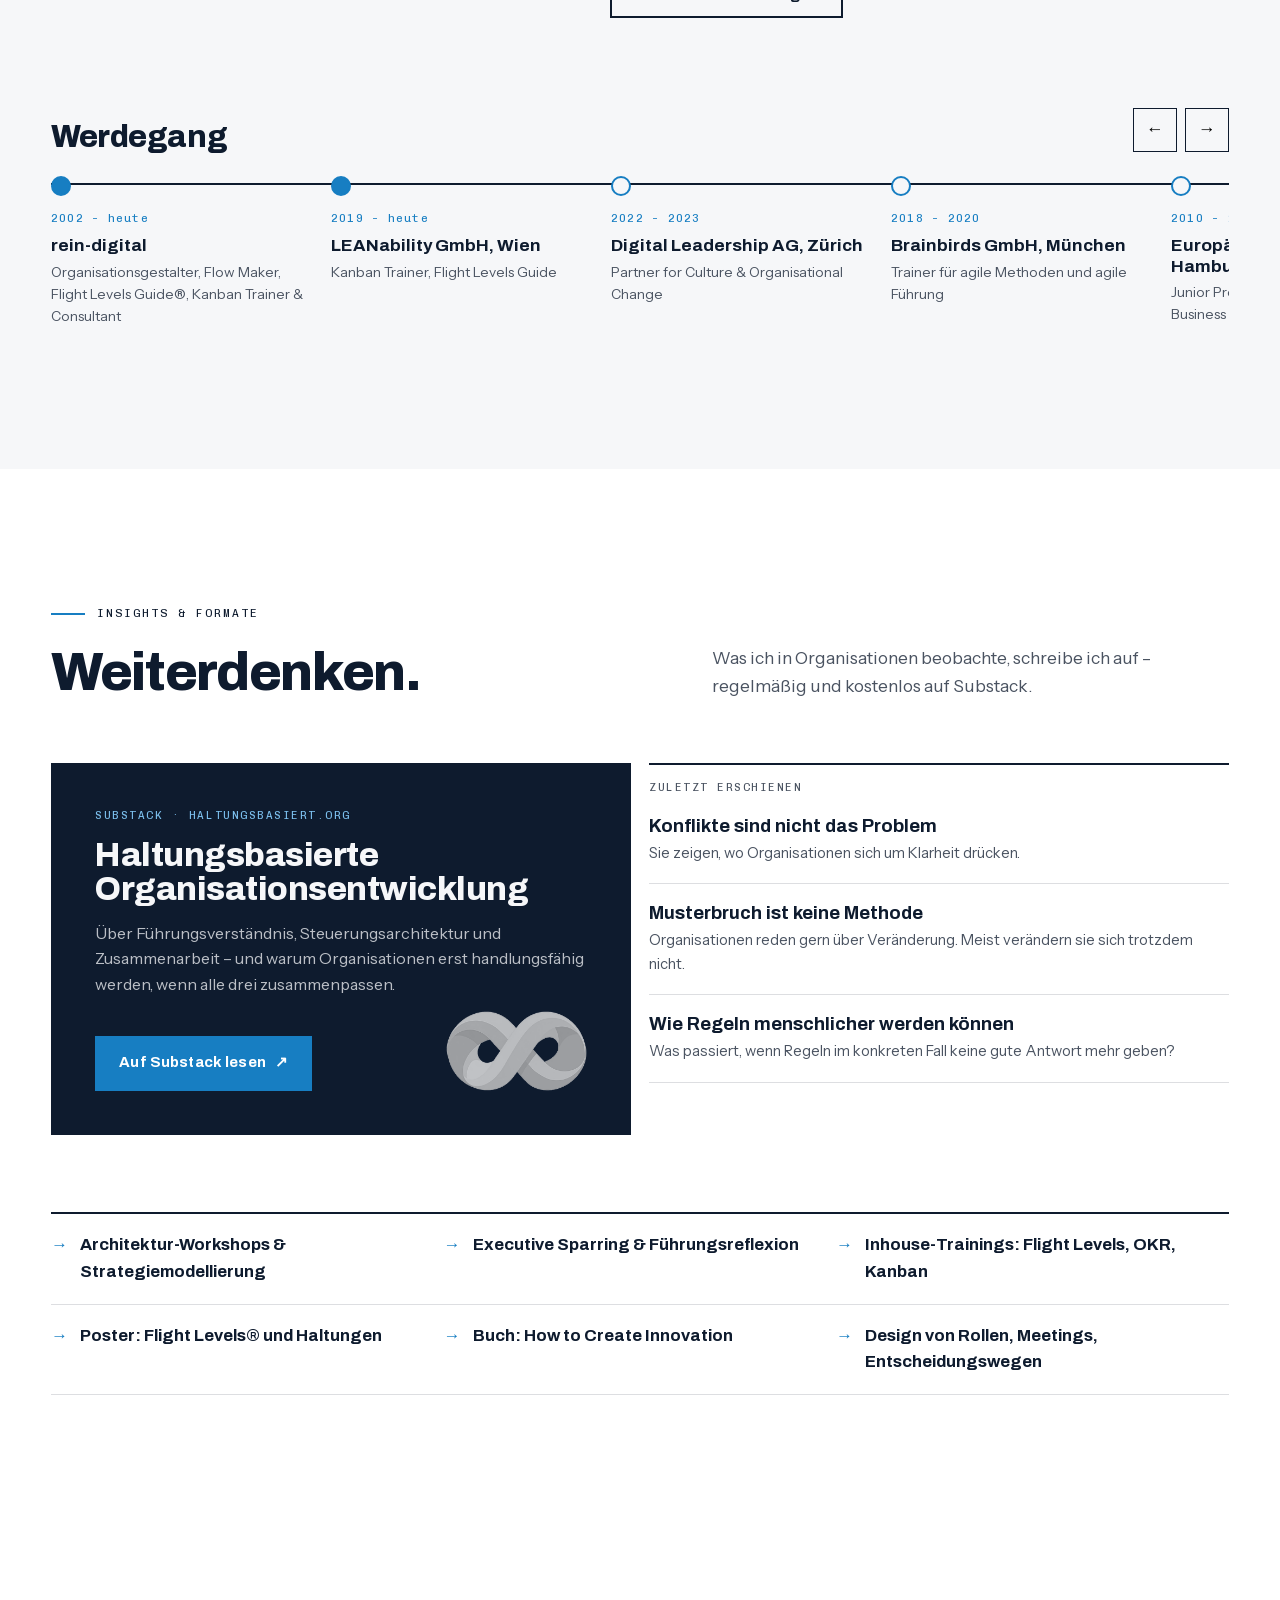
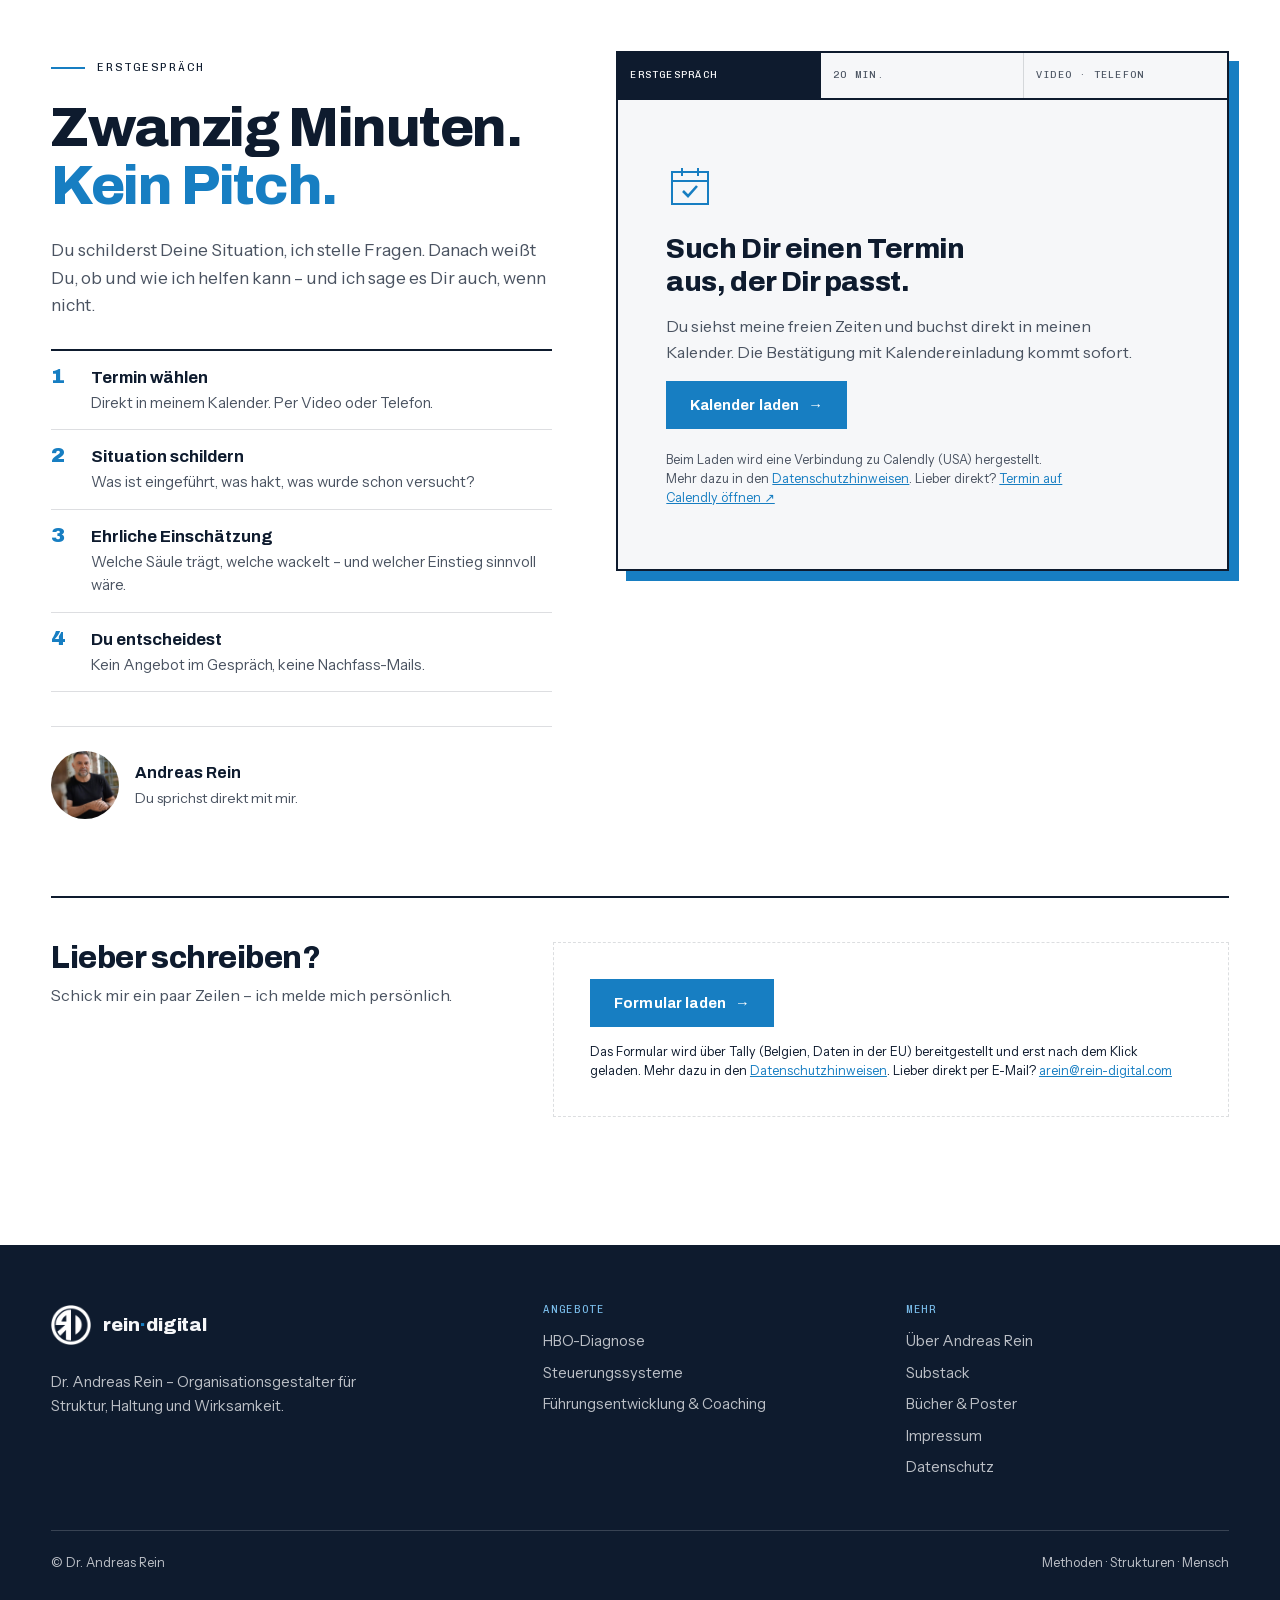
==== commit 7f3912c4: "Kontaktformular über Tally (Zwei-Klick, Formular xVJkvy) statt Web3Forms-Platzhalter Co-Authored-By:" ====
--- a/index.html
+++ b/index.html
@@ -6,8 +6,8 @@
 <meta name="viewport" content="width=device-width, initial-scale=1">
 <title>Dr. Andreas Rein – Organisationsgestalter für Struktur, Haltung und Wirksamkeit</title>
 <meta name="description" content="Methoden und Strukturen wirken erst, wenn der Mensch dahinter mitgedacht wird. Dr. Andreas Rein – Organisationsgestalter, Flow Maker, haltungsbasierte Organisationsentwicklung (HBO).">
-<link rel="stylesheet" href="assets/fonts.css?v=58">
-<link rel="stylesheet" href="assets/site.css?v=58">
+<link rel="stylesheet" href="assets/fonts.css?v=60">
+<link rel="stylesheet" href="assets/site.css?v=60">
 </head>
 <body>
 
@@ -354,17 +354,15 @@
     </div>
   </div>
   <div class="wrap">
-    <form class="contact rv" id="contact" novalidate>
+    <div class="contact rv" id="contact" data-form="xVJkvy">
       <div class="contact-head"><h3>Lieber schreiben?</h3><p>Schick mir ein paar Zeilen – ich melde mich persönlich.</p></div>
-      <div class="contact-fields">
-        <label>Name*<input type="text" name="name" autocomplete="name" required></label>
-        <label>E-Mail*<input type="email" name="email" autocomplete="email" required></label>
-        <label class="full">Worum geht es?*<textarea name="message" rows="4" placeholder="Ein, zwei Sätze reichen völlig." required></textarea></label>
-        <label class="consent full"><input type="checkbox" name="ok"><span>Ich habe die <a href="datenschutz.html">Datenschutzhinweise</a> gelesen und bin einverstanden, dass meine Angaben zur Beantwortung meiner Anfrage verarbeitet werden.</span></label>
-        <input type="checkbox" name="botcheck" class="hp" tabindex="-1" autocomplete="off">
-        <div class="full contact-foot"><button class="btn primary" type="submit">Nachricht senden <span class="arr">→</span></button><p class="contact-msg" aria-live="polite"></p></div>
-      </div>
-    </form>
+      <div class="contact-box">
+        <div class="contact-gate">
+          <button class="btn primary" type="button" id="formLoad">Formular laden <span class="arr">→</span></button>
+          <p class="cal-note">Das Formular wird über Tally (Belgien, Daten in der EU) bereitgestellt und erst nach dem Klick geladen. Mehr dazu in den <a href="datenschutz.html">Datenschutzhinweisen</a>. Lieber direkt per E-Mail? <a href="mailto:arein@rein-digital.com">arein@rein-digital.com</a></p>
+        </div>
+      </div>
+    </div>
   </div>
 </section>
 </main>
@@ -380,6 +378,6 @@
   </div>
 </footer>
 <a class="talk-fab" href="index.html#termin" aria-label="Erstgespräch vereinbaren"><img src="assets/img/p2.jpg" alt=""><span>Erstgespräch</span></a>
-<script src="assets/site.js?v=58"></script>
+<script src="assets/site.js?v=60"></script>
 </body>
 </html>
--- a/assets/site.css
+++ b/assets/site.css
@@ -781,3 +781,9 @@
 .bk-poster .bk-body p{color:rgba(246,247,249,.82)}
 @media (max-width:900px){.bk{grid-template-columns:1fr}.bk-list .bk:nth-child(even) .bk-cover{order:0}.bk-cover img{max-height:380px}}
 .bk-poster .bk-body h2{color:var(--bg)}
+
+/* ---------- contact via Tally ---------- */
+.contact-box{min-height:120px}
+.contact-gate{border:1.5px dashed var(--line);background:var(--white);padding:clamp(22px,3vw,36px);display:grid;gap:16px;justify-items:start}
+.contact-gate .cal-note{margin:0}
+.contact-frame{width:100%;height:520px;border:0;display:block;transition:height .2s}
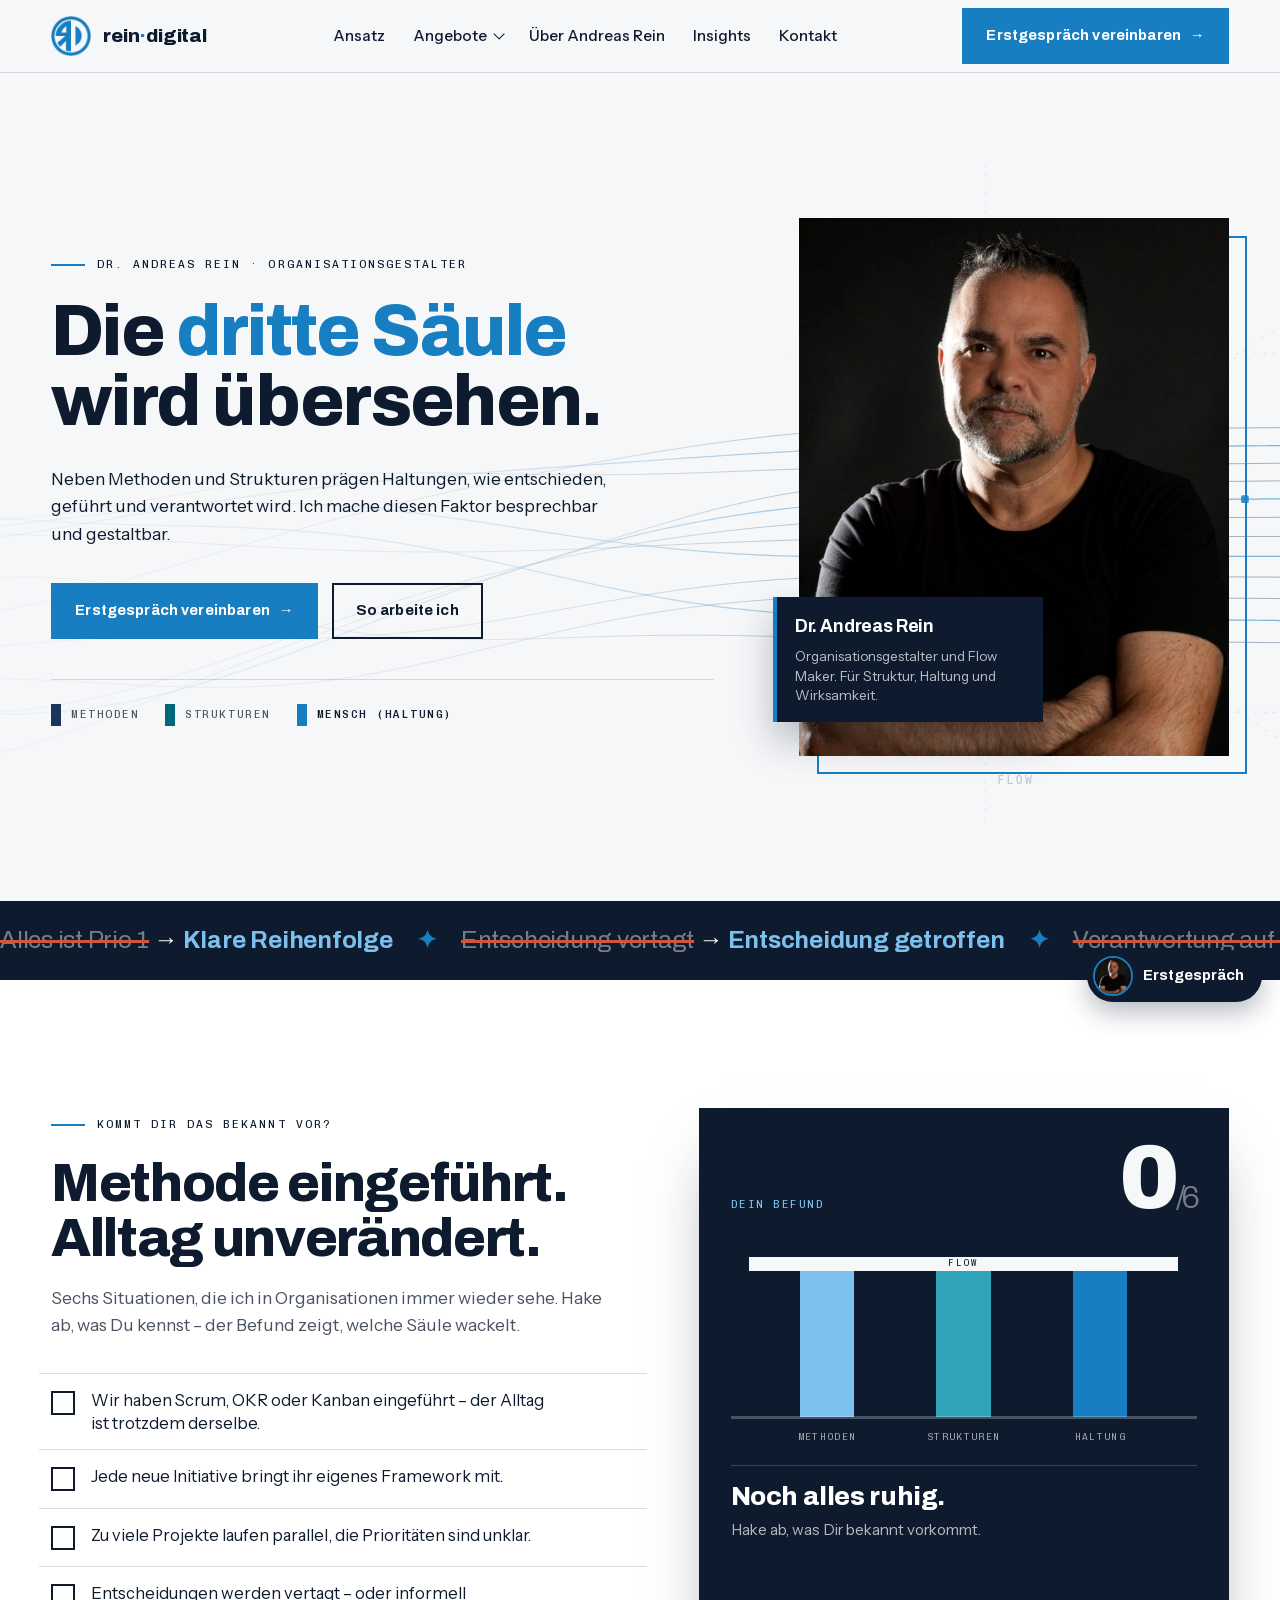
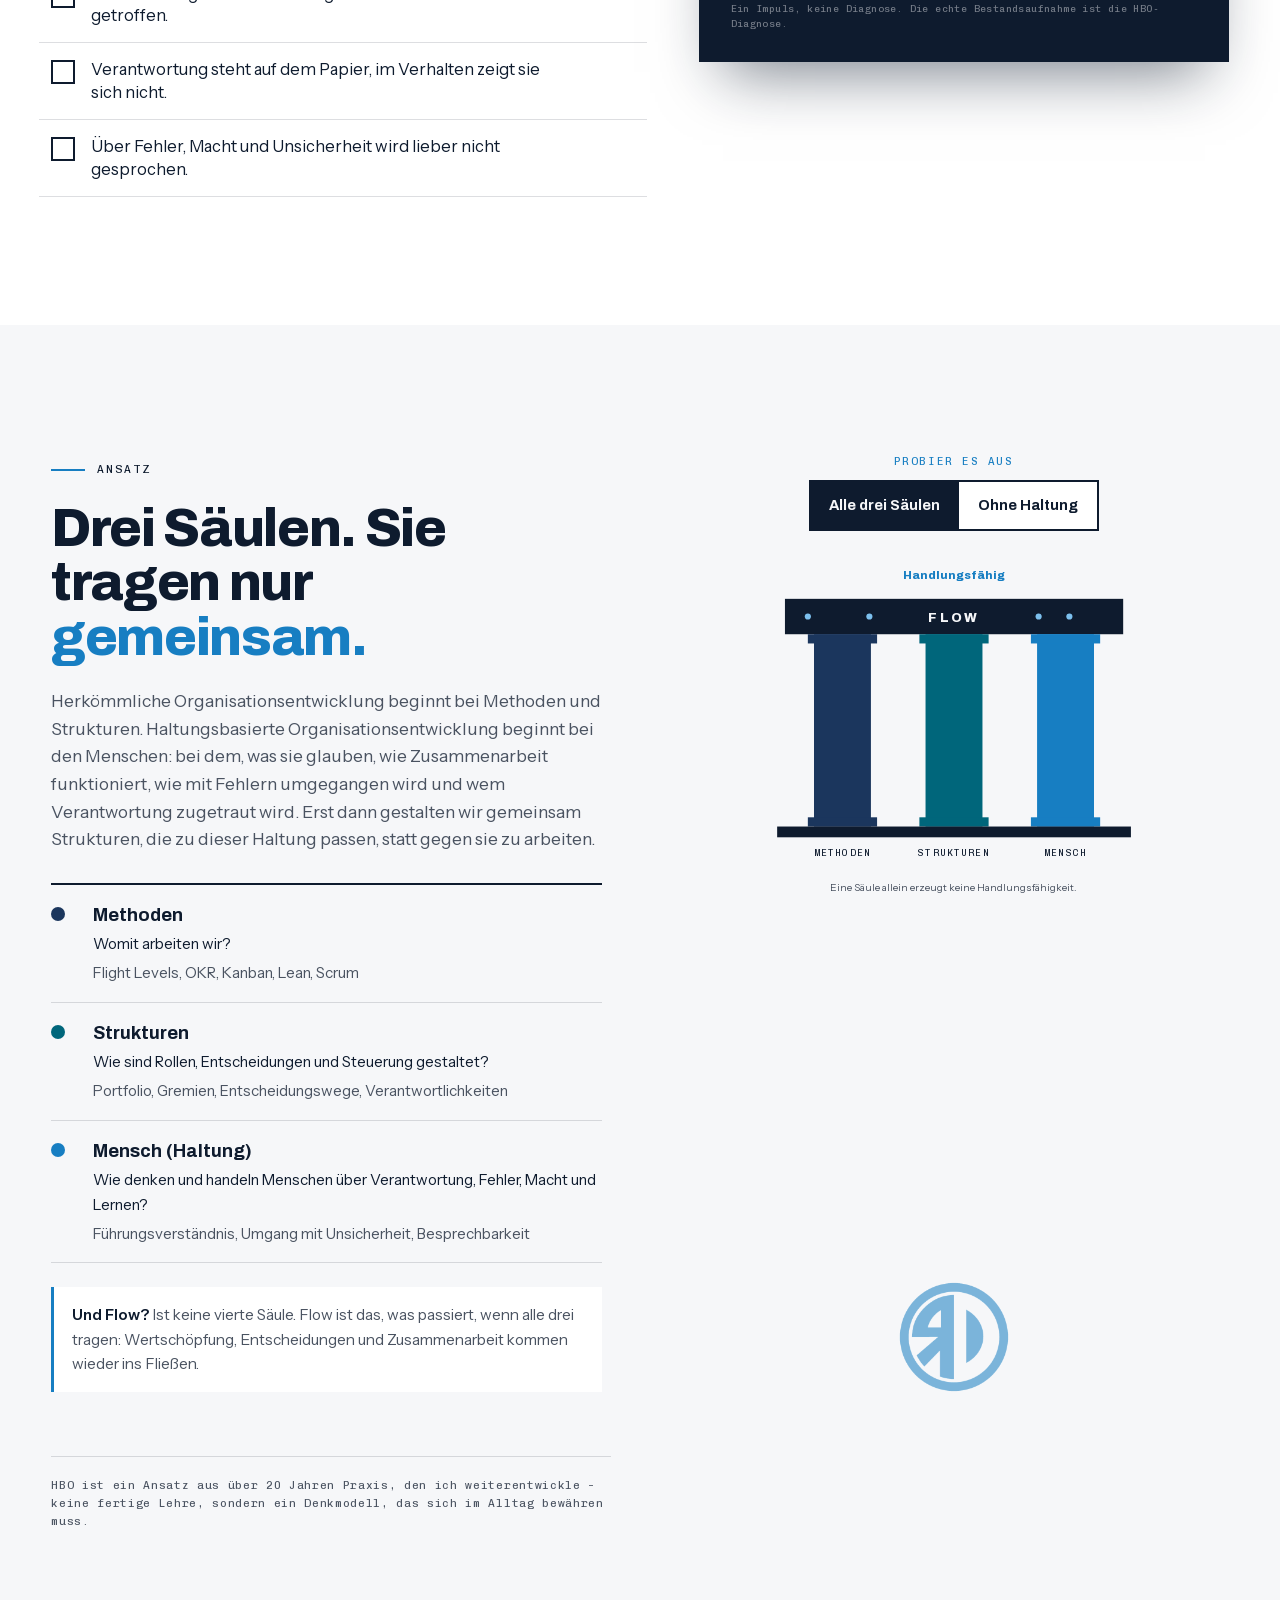
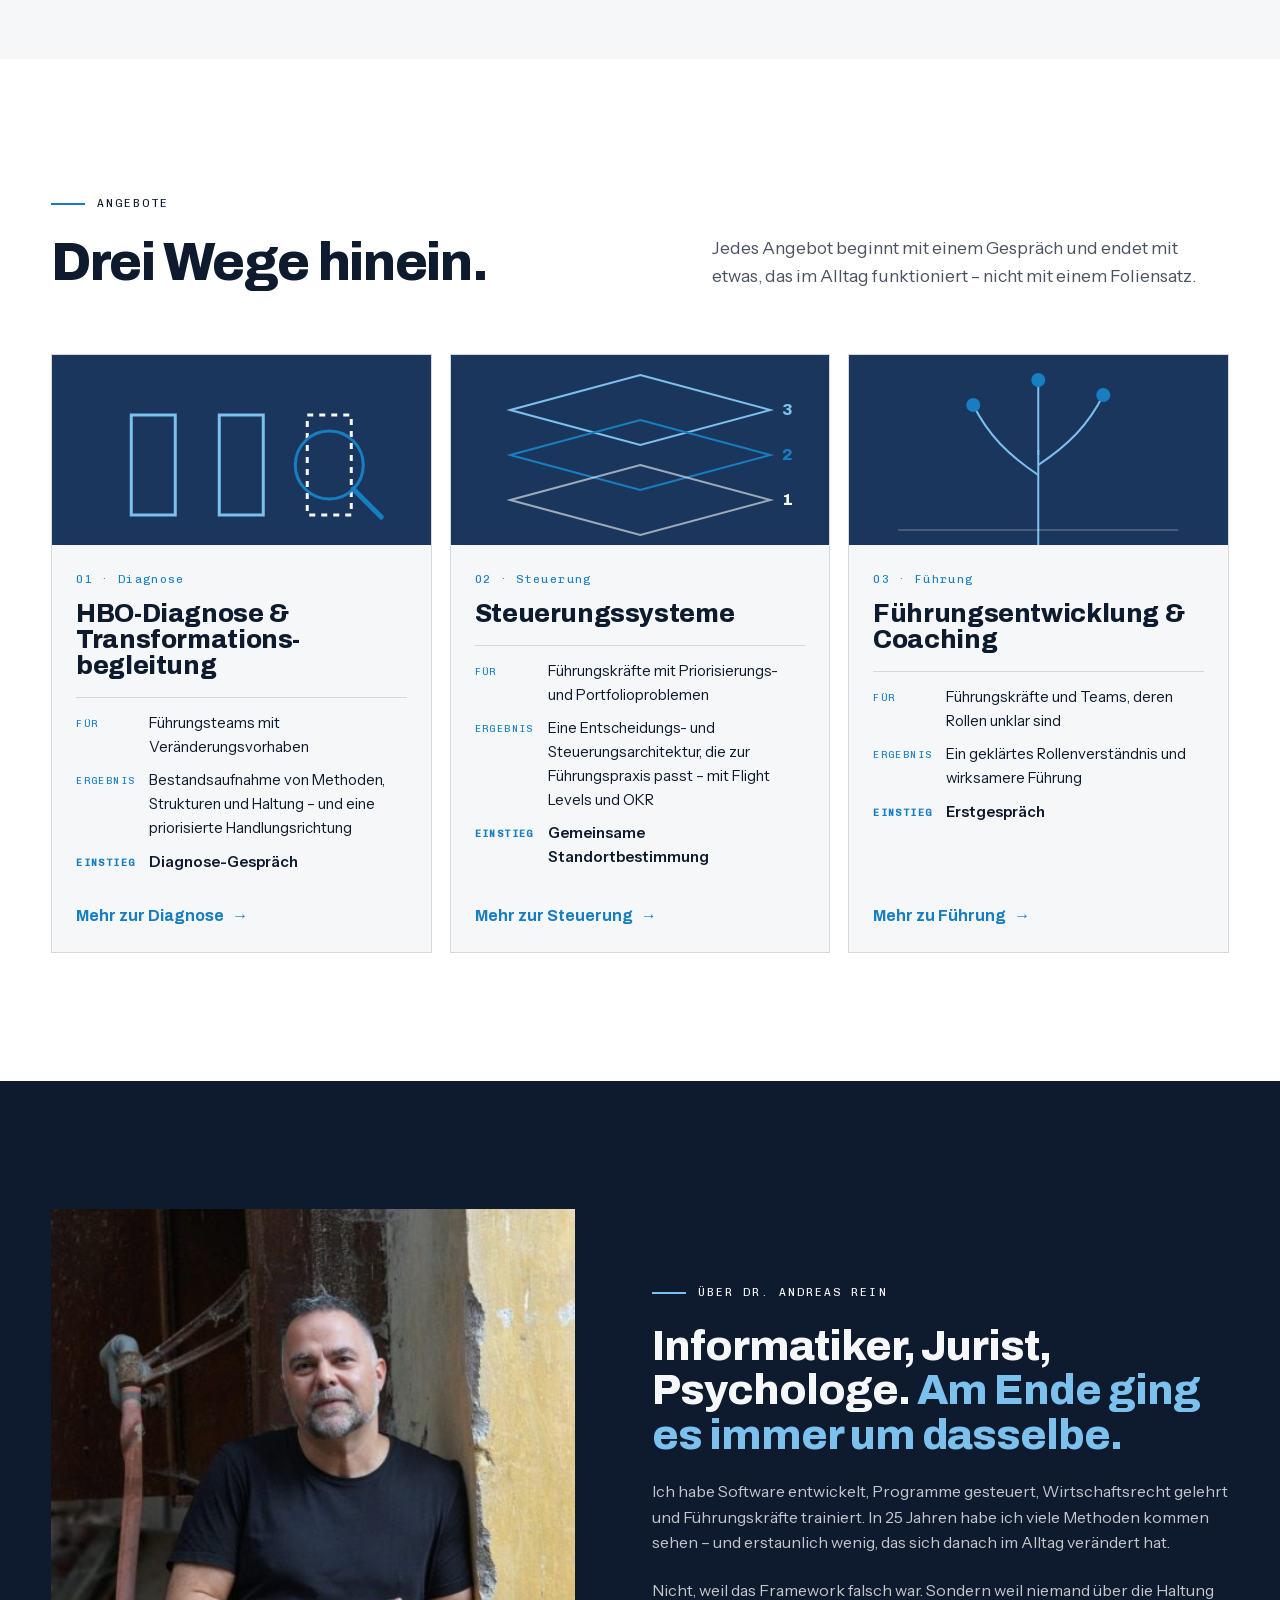
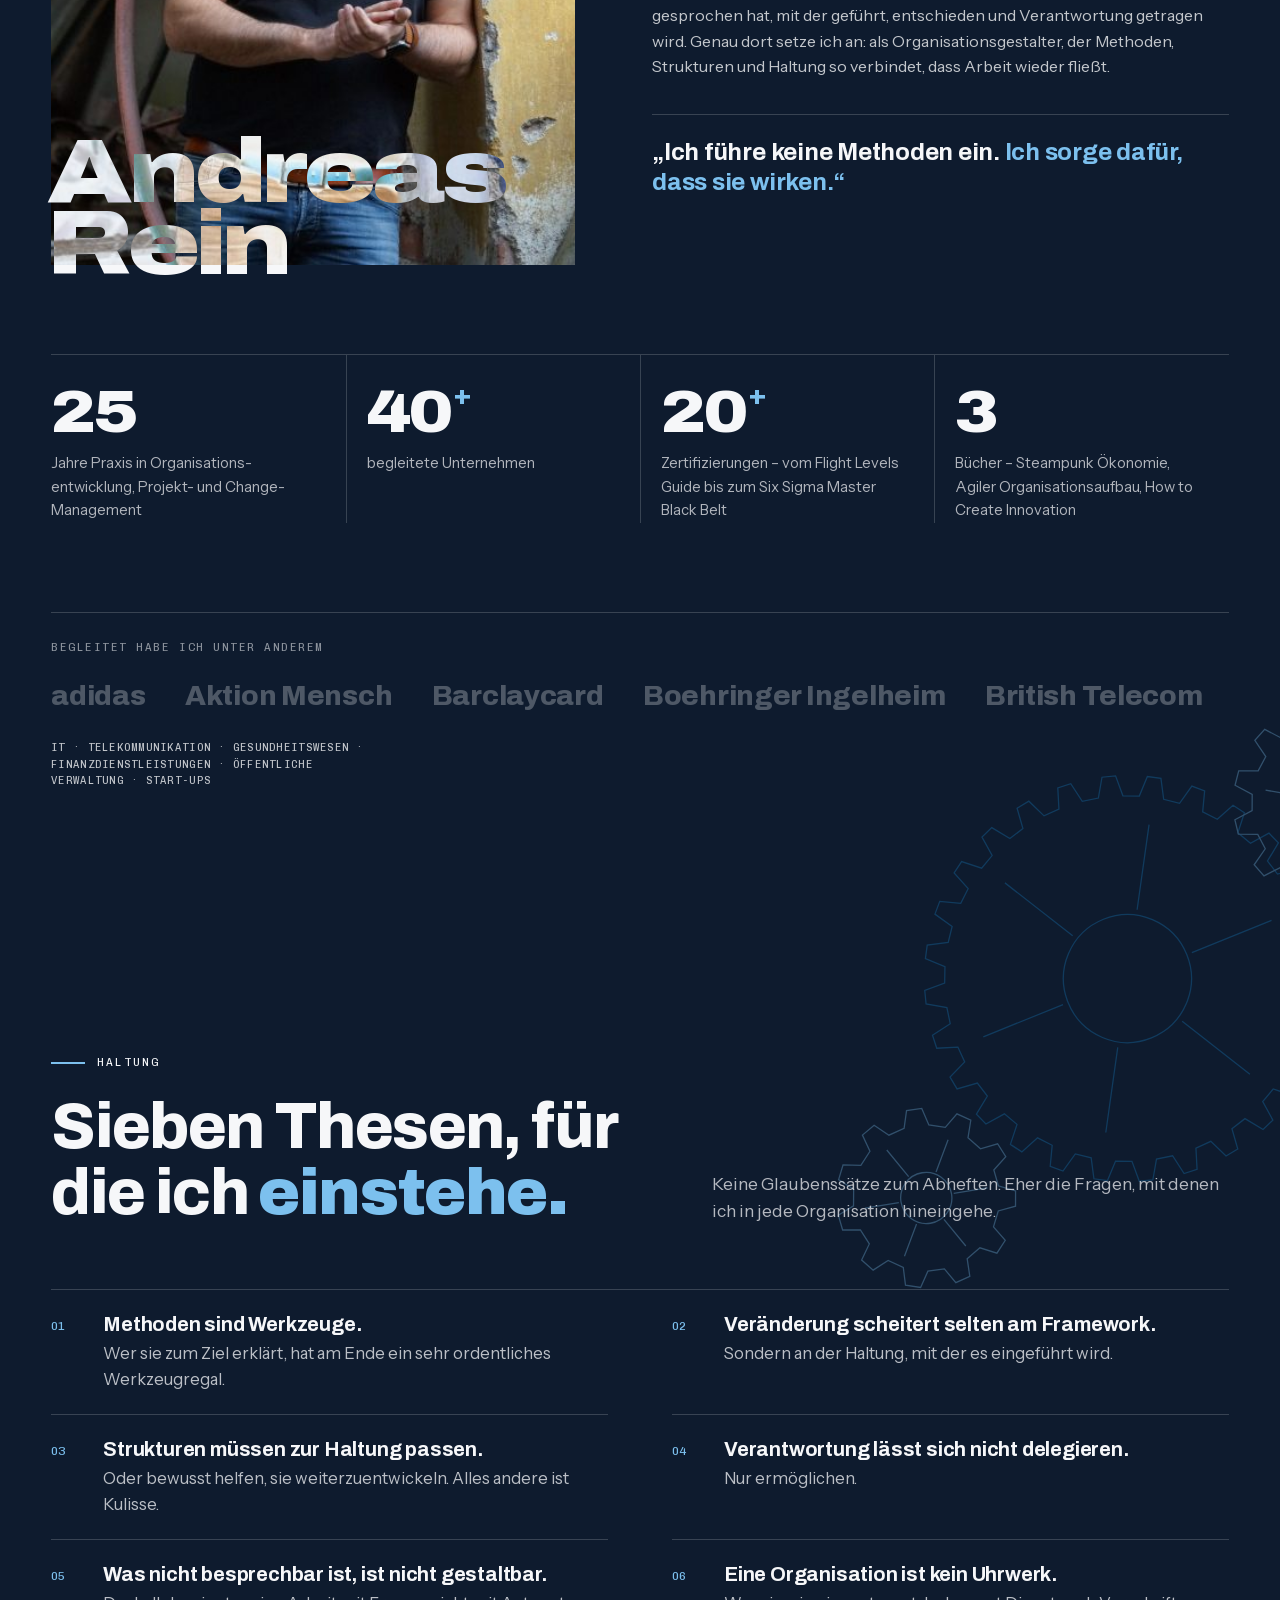
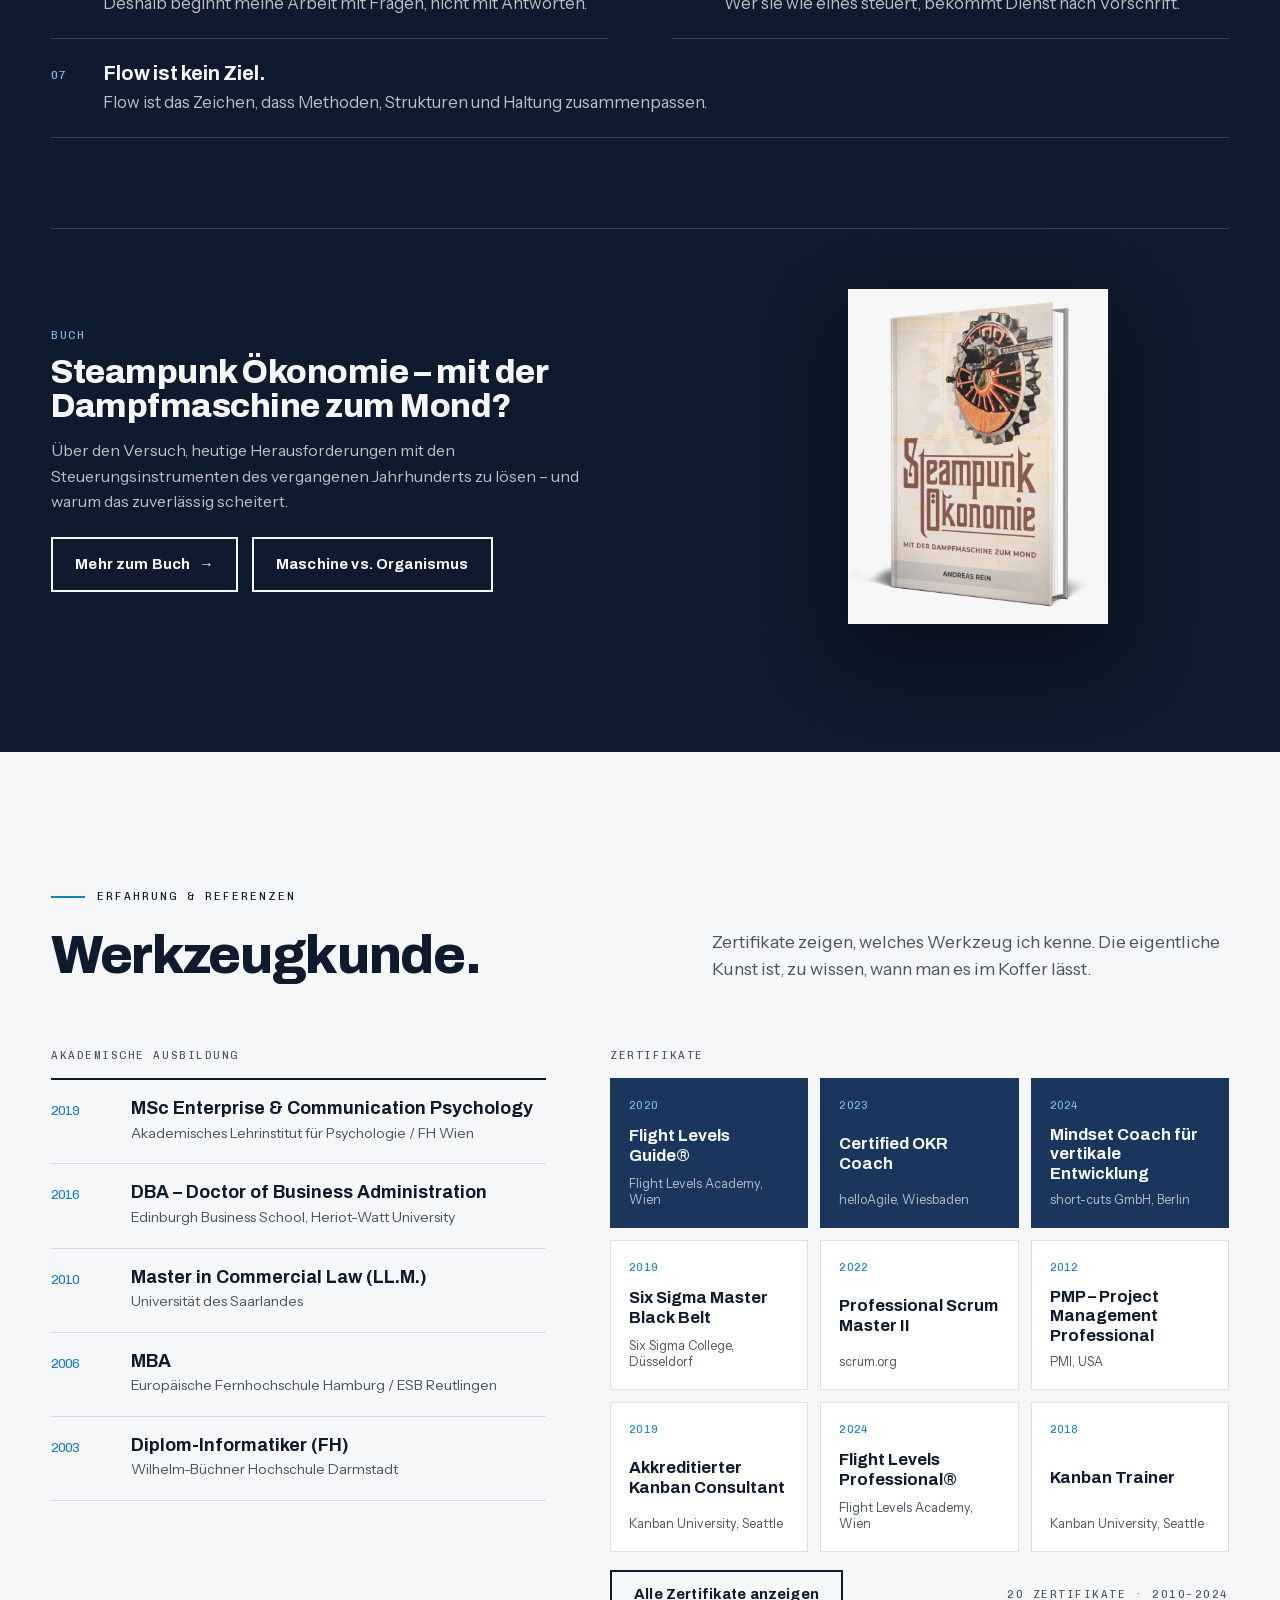
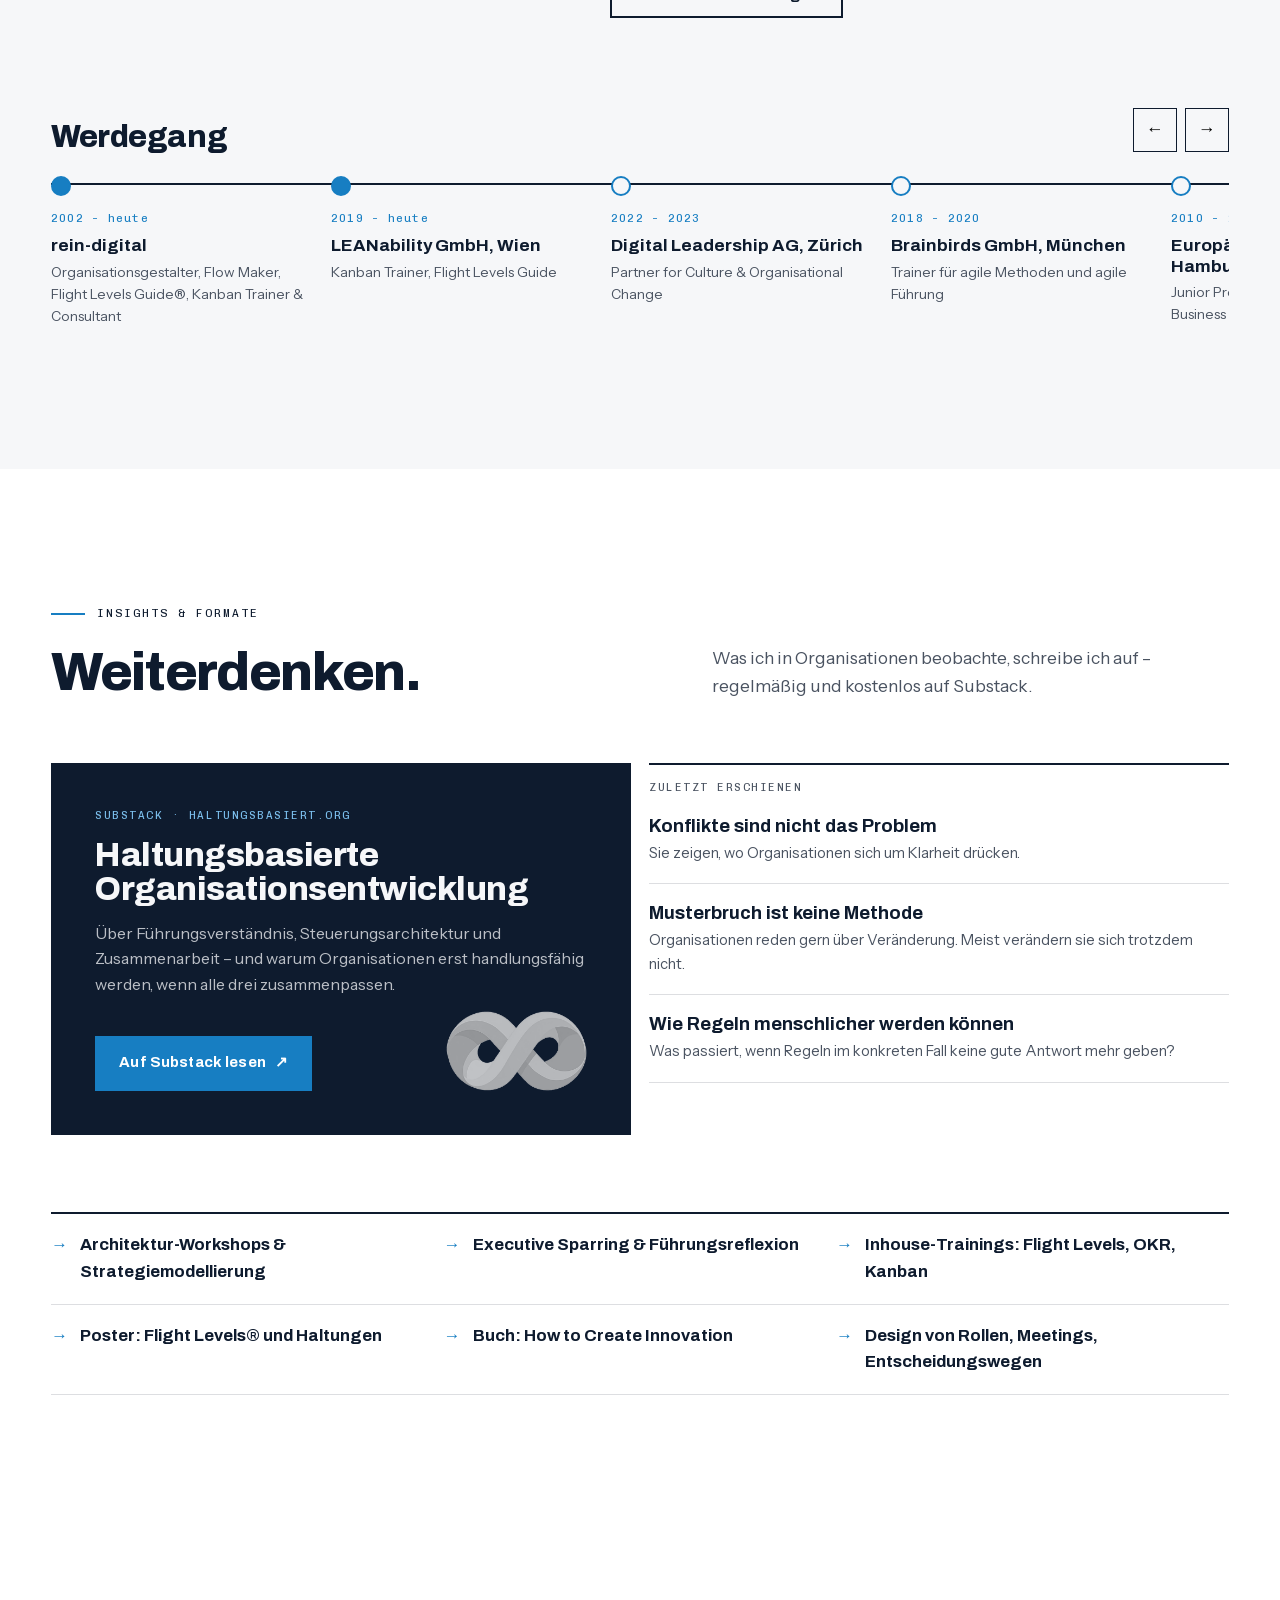
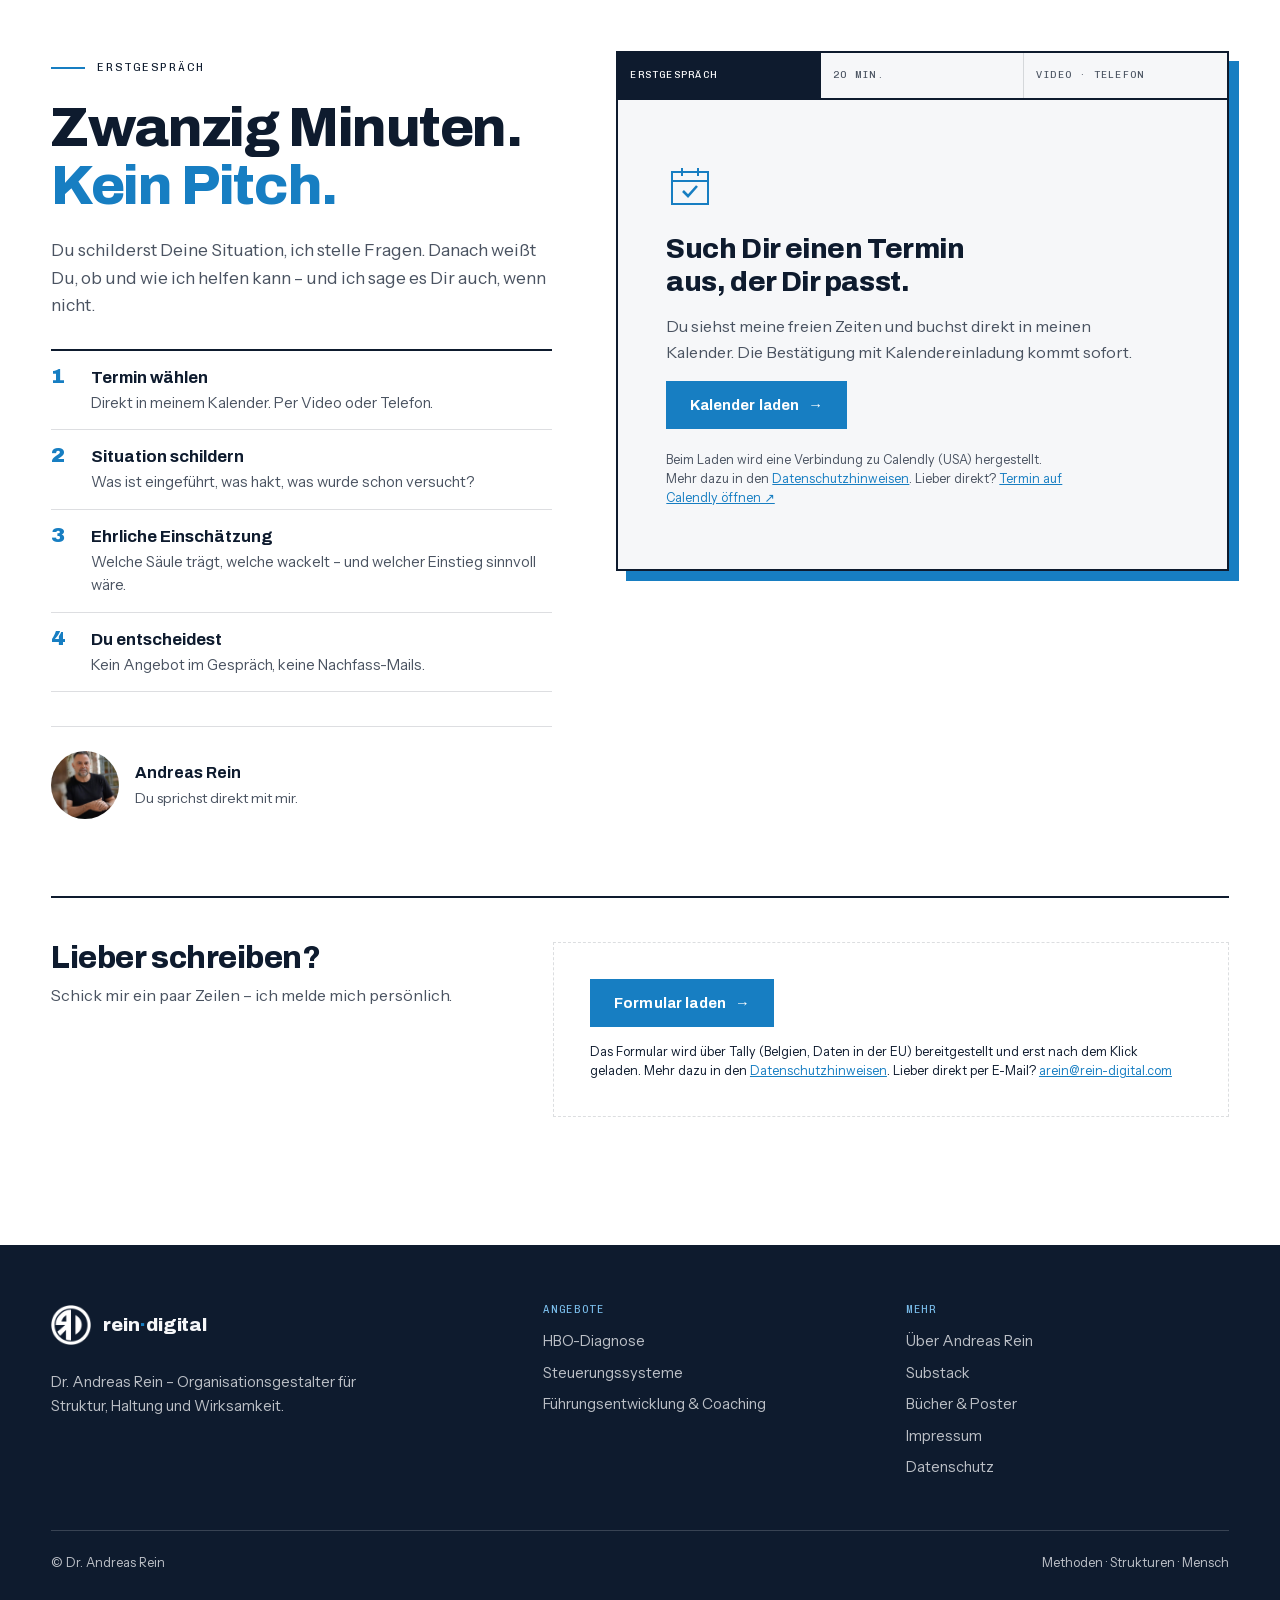
==== commit 01010866: "Haltung & Führung: Regler durch klare Gegenüberstellung gestern → heute ersetzt Co-Authored-By: Clau" ====
--- a/index.html
+++ b/index.html
@@ -6,8 +6,8 @@
 <meta name="viewport" content="width=device-width, initial-scale=1">
 <title>Dr. Andreas Rein – Organisationsgestalter für Struktur, Haltung und Wirksamkeit</title>
 <meta name="description" content="Methoden und Strukturen wirken erst, wenn der Mensch dahinter mitgedacht wird. Dr. Andreas Rein – Organisationsgestalter, Flow Maker, haltungsbasierte Organisationsentwicklung (HBO).">
-<link rel="stylesheet" href="assets/fonts.css?v=60">
-<link rel="stylesheet" href="assets/site.css?v=60">
+<link rel="stylesheet" href="assets/fonts.css?v=61">
+<link rel="stylesheet" href="assets/site.css?v=61">
 </head>
 <body>
 
@@ -378,6 +378,6 @@
   </div>
 </footer>
 <a class="talk-fab" href="index.html#termin" aria-label="Erstgespräch vereinbaren"><img src="assets/img/p2.jpg" alt=""><span>Erstgespräch</span></a>
-<script src="assets/site.js?v=60"></script>
+<script src="assets/site.js?v=61"></script>
 </body>
 </html>
--- a/assets/site.css
+++ b/assets/site.css
@@ -787,3 +787,30 @@
 .contact-gate{border:1.5px dashed var(--line);background:var(--white);padding:clamp(22px,3vw,36px);display:grid;gap:16px;justify-items:start}
 .contact-gate .cal-note{margin:0}
 .contact-frame{width:100%;height:520px;border:0;display:block;transition:height .2s}
+
+/* ---------- Steampunk vs. Zukunft: Gegenüberstellung ---------- */
+.shift{border:2px solid var(--ink);background:var(--white)}
+.shift-head,.shift-list li{display:grid;grid-template-columns:1fr 56px 1fr;align-items:center}
+.shift-head{border-bottom:2px solid var(--ink);font-family:var(--f-head);font-weight:800;font-size:1.1rem}
+.shift-head span{padding:18px 24px}
+.shift-head span:first-child{background:#EFE7DF;color:var(--ink-soft);align-self:stretch}
+.shift-head span:nth-child(2){background:linear-gradient(90deg,#EFE7DF 50%,var(--white) 50%);align-self:stretch;padding:0}
+.shift-head span:last-child{color:var(--blue)}
+.shift-head small{display:block;font-family:var(--f-mono);font-weight:400;font-size:.62rem;letter-spacing:.14em;text-transform:uppercase;margin-top:4px;opacity:.75}
+.shift-list{list-style:none;margin:0;padding:0}
+.shift-list li{border-bottom:1px solid var(--line);transition:background .25s}
+.shift-list li:last-child{border-bottom:0}
+.sh-old{padding:16px 24px;background:#EFE7DF;color:var(--ink-soft);align-self:stretch;display:flex;align-items:center;gap:10px}
+.sh-old::before{content:"⚙";color:var(--rust);flex:none}
+.sh-arr{align-self:stretch;display:flex;align-items:center;justify-content:center;font-family:var(--f-head);font-weight:800;font-size:1.3rem;color:var(--blue);background:linear-gradient(90deg,#EFE7DF 50%,var(--white) 50%)}
+.sh-new{padding:16px 24px;font-family:var(--f-head);font-weight:700;color:var(--ink)}
+.shift-list li:hover .sh-new{color:var(--blue)}
+@media (max-width:700px){
+  .shift-head{display:none}
+  .shift-list li{grid-template-columns:1fr;padding:0}
+  .sh-old{padding:14px 18px 10px;font-size:.92rem}
+  .sh-arr{display:none}
+  .sh-new{padding:10px 18px 16px;display:flex;gap:10px}
+  .sh-new::before{content:"→";color:var(--blue);font-weight:800}
+  .shift::before{content:"⚙ gestern  →  heute";display:block;padding:12px 18px;border-bottom:2px solid var(--ink);font-family:var(--f-mono);font-size:.66rem;letter-spacing:.14em;text-transform:uppercase;white-space:pre}
+}
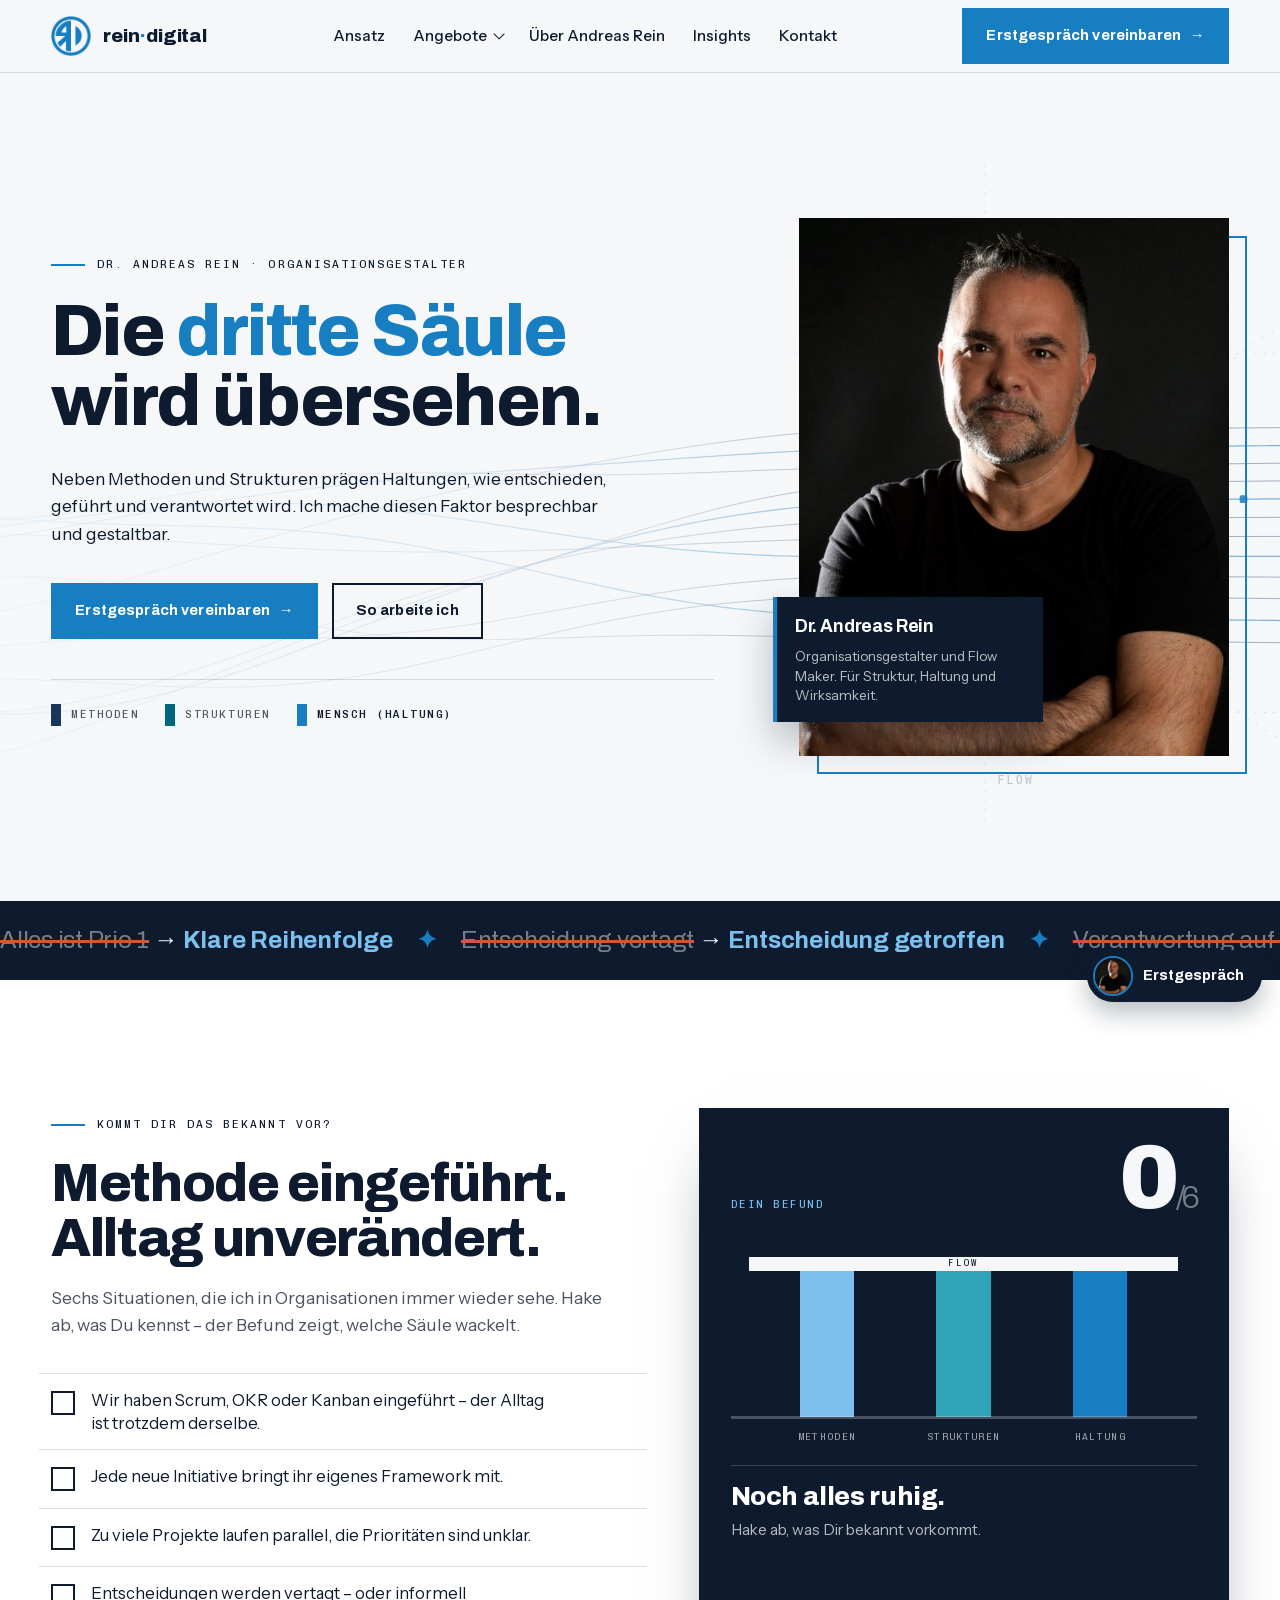
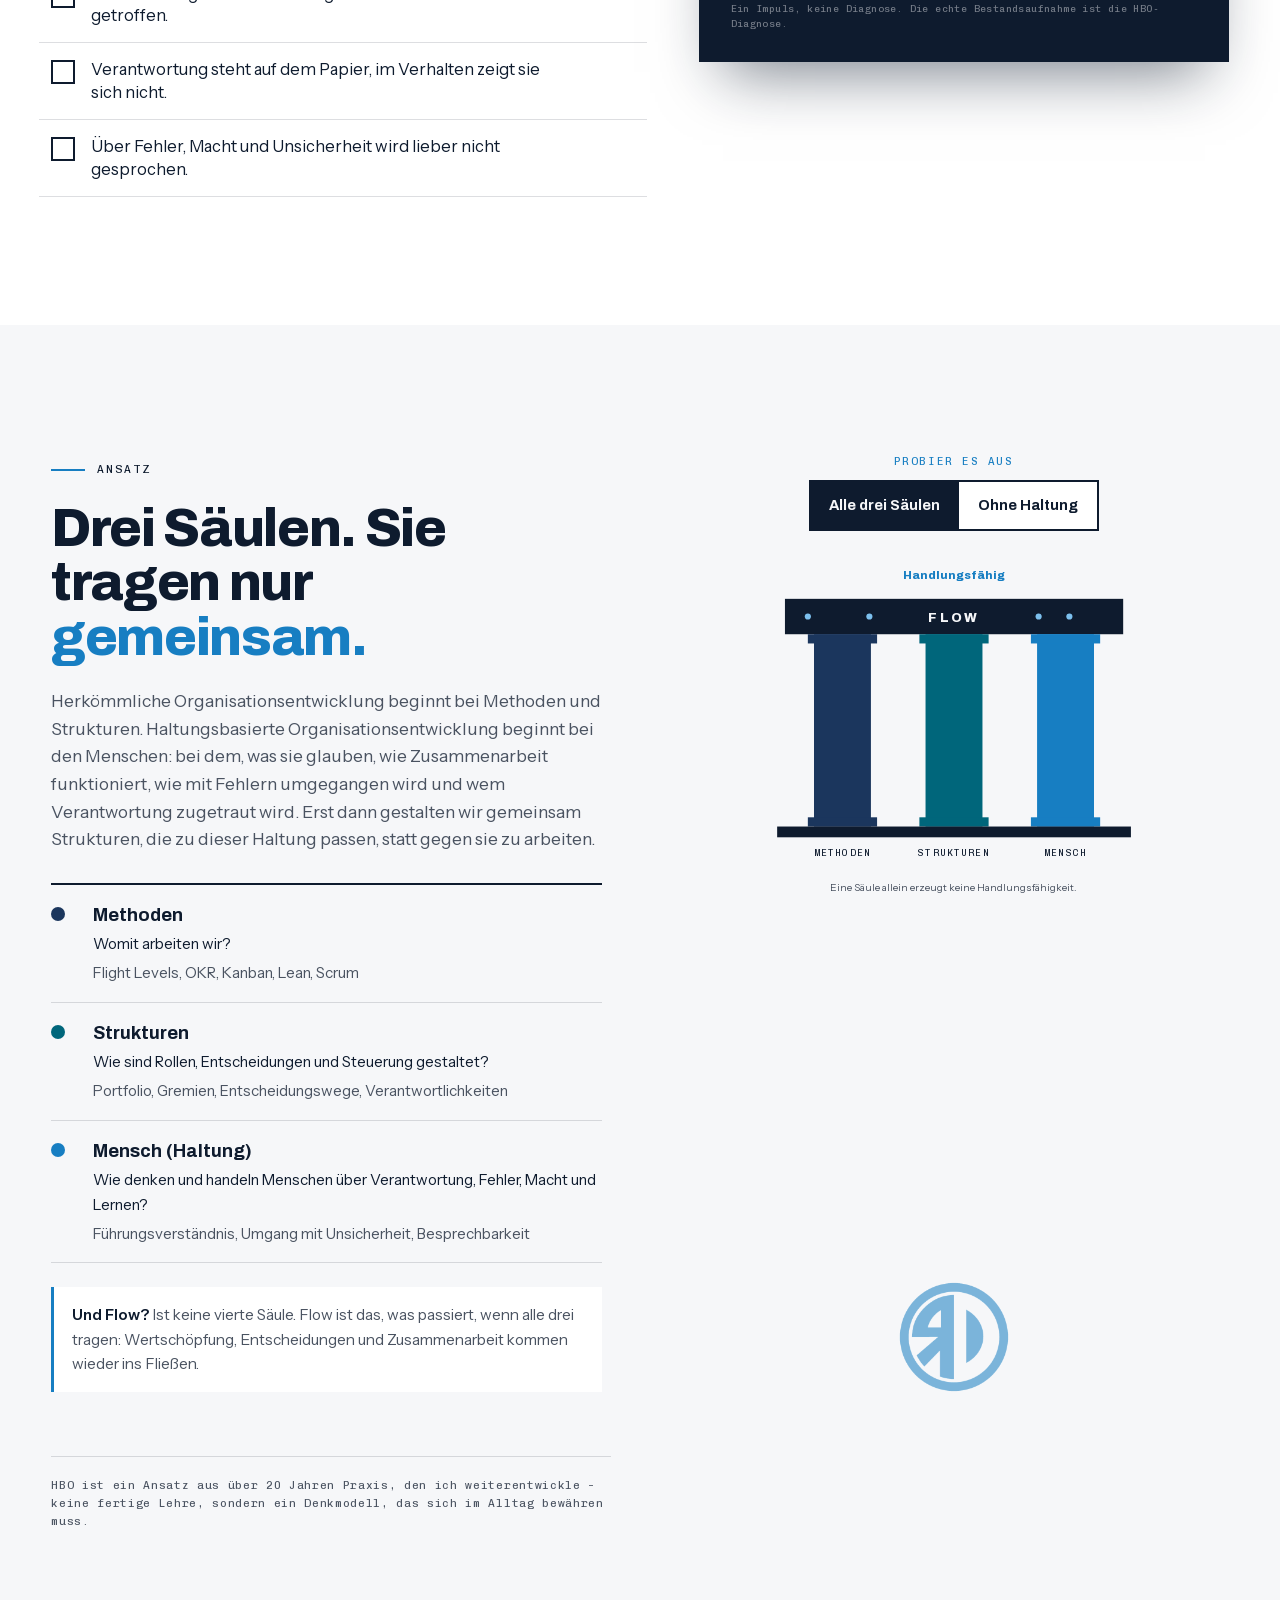
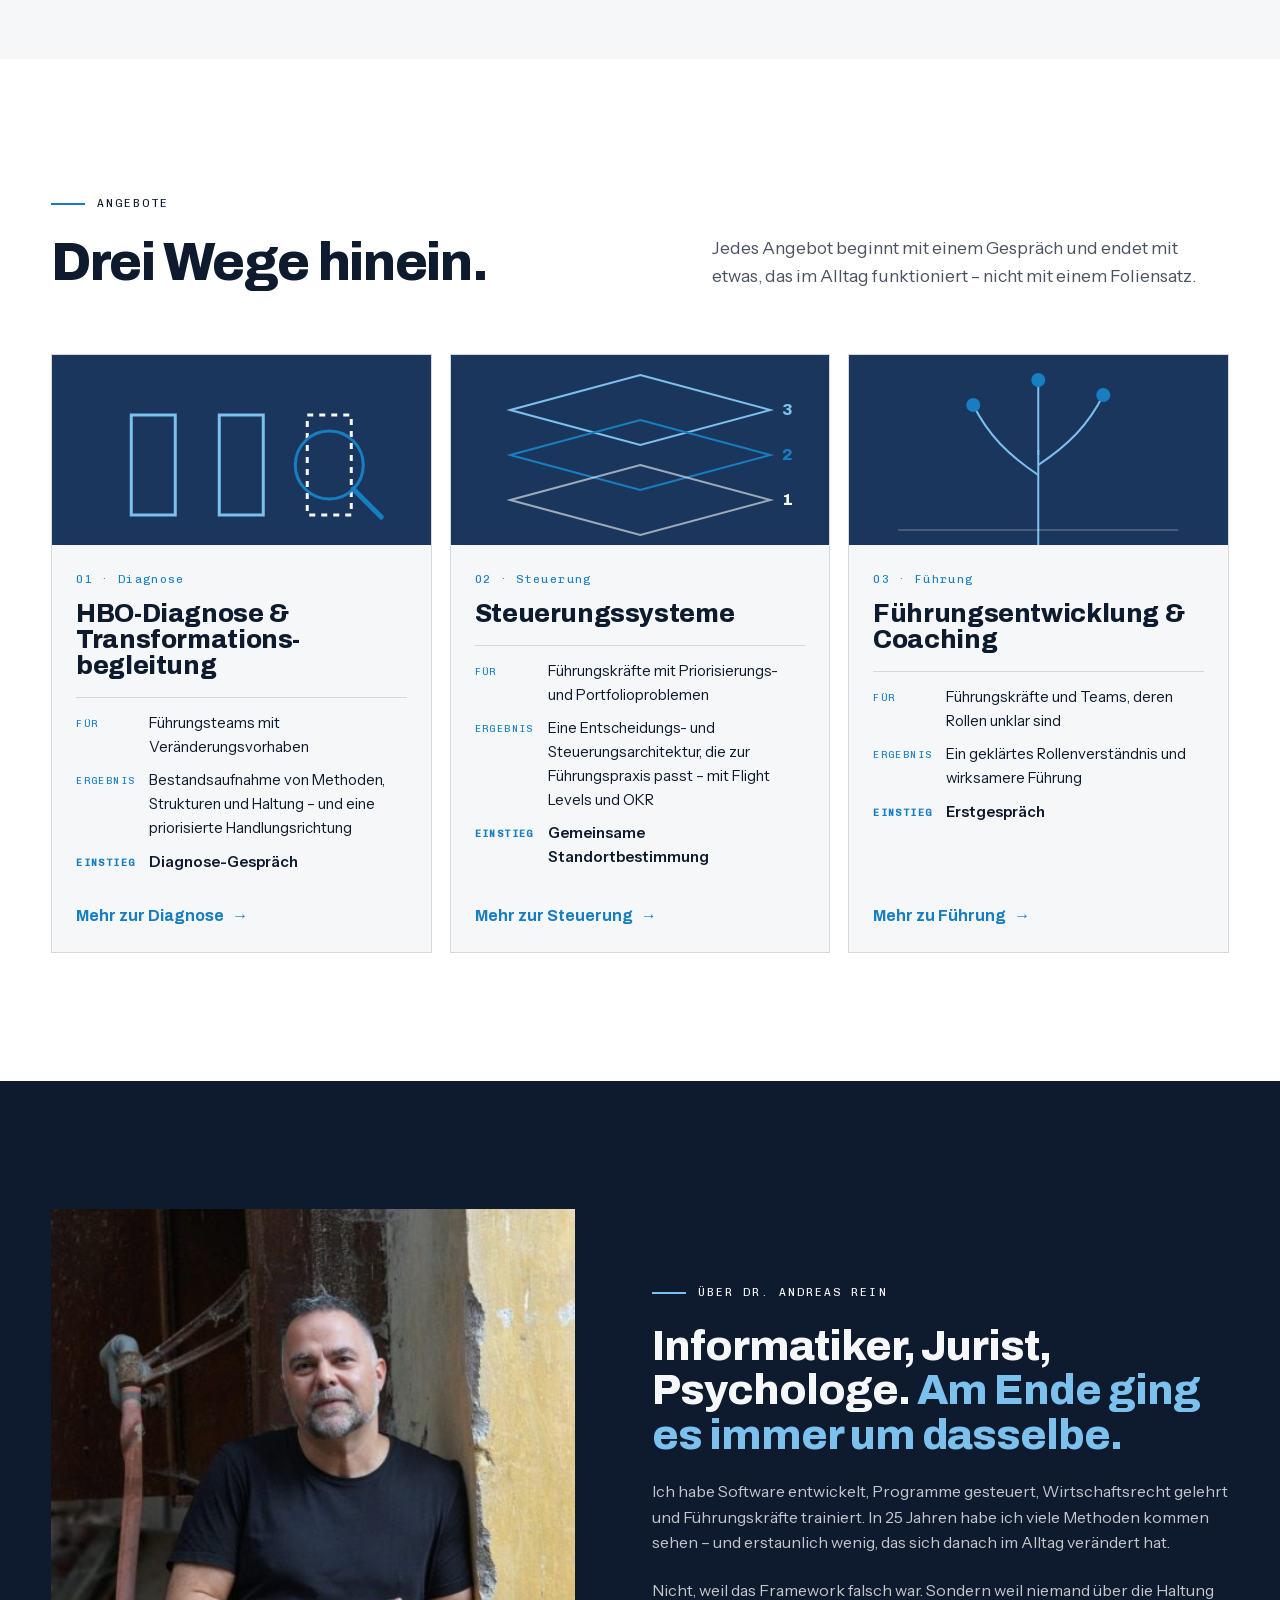
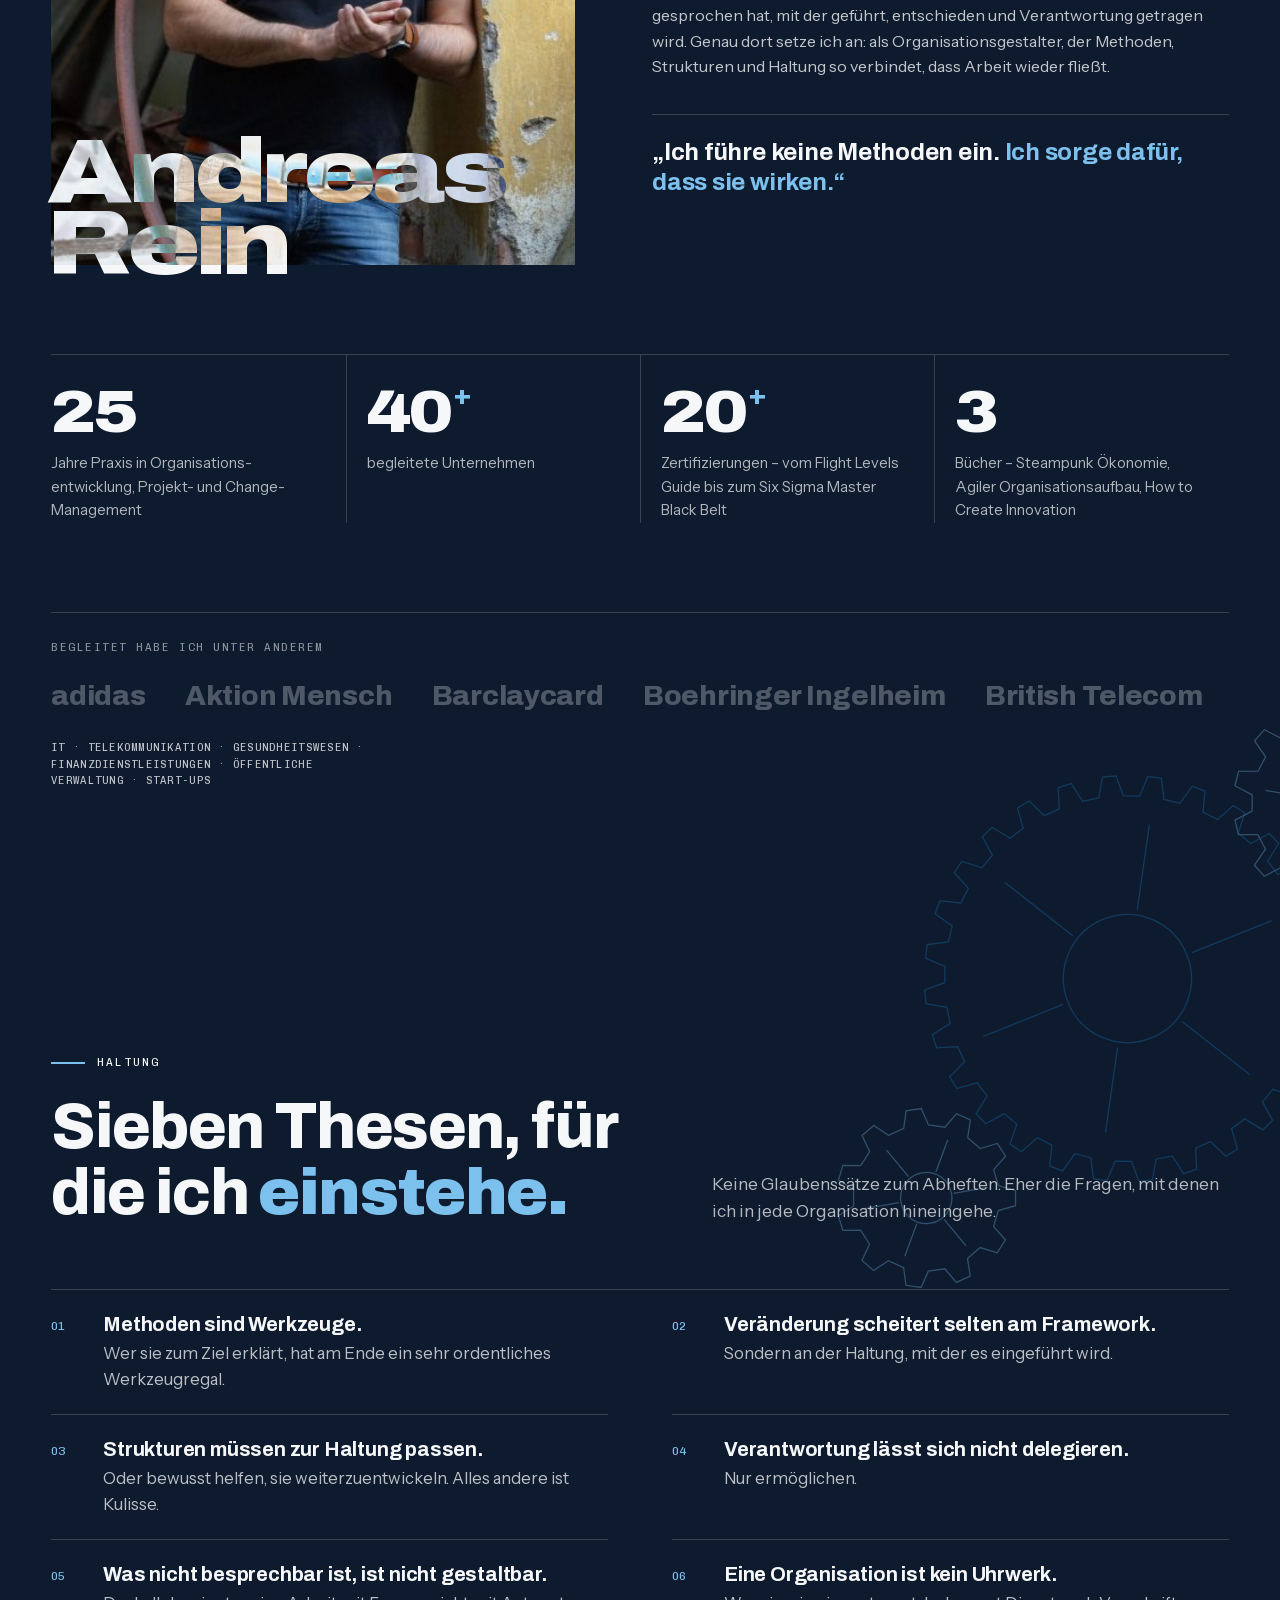
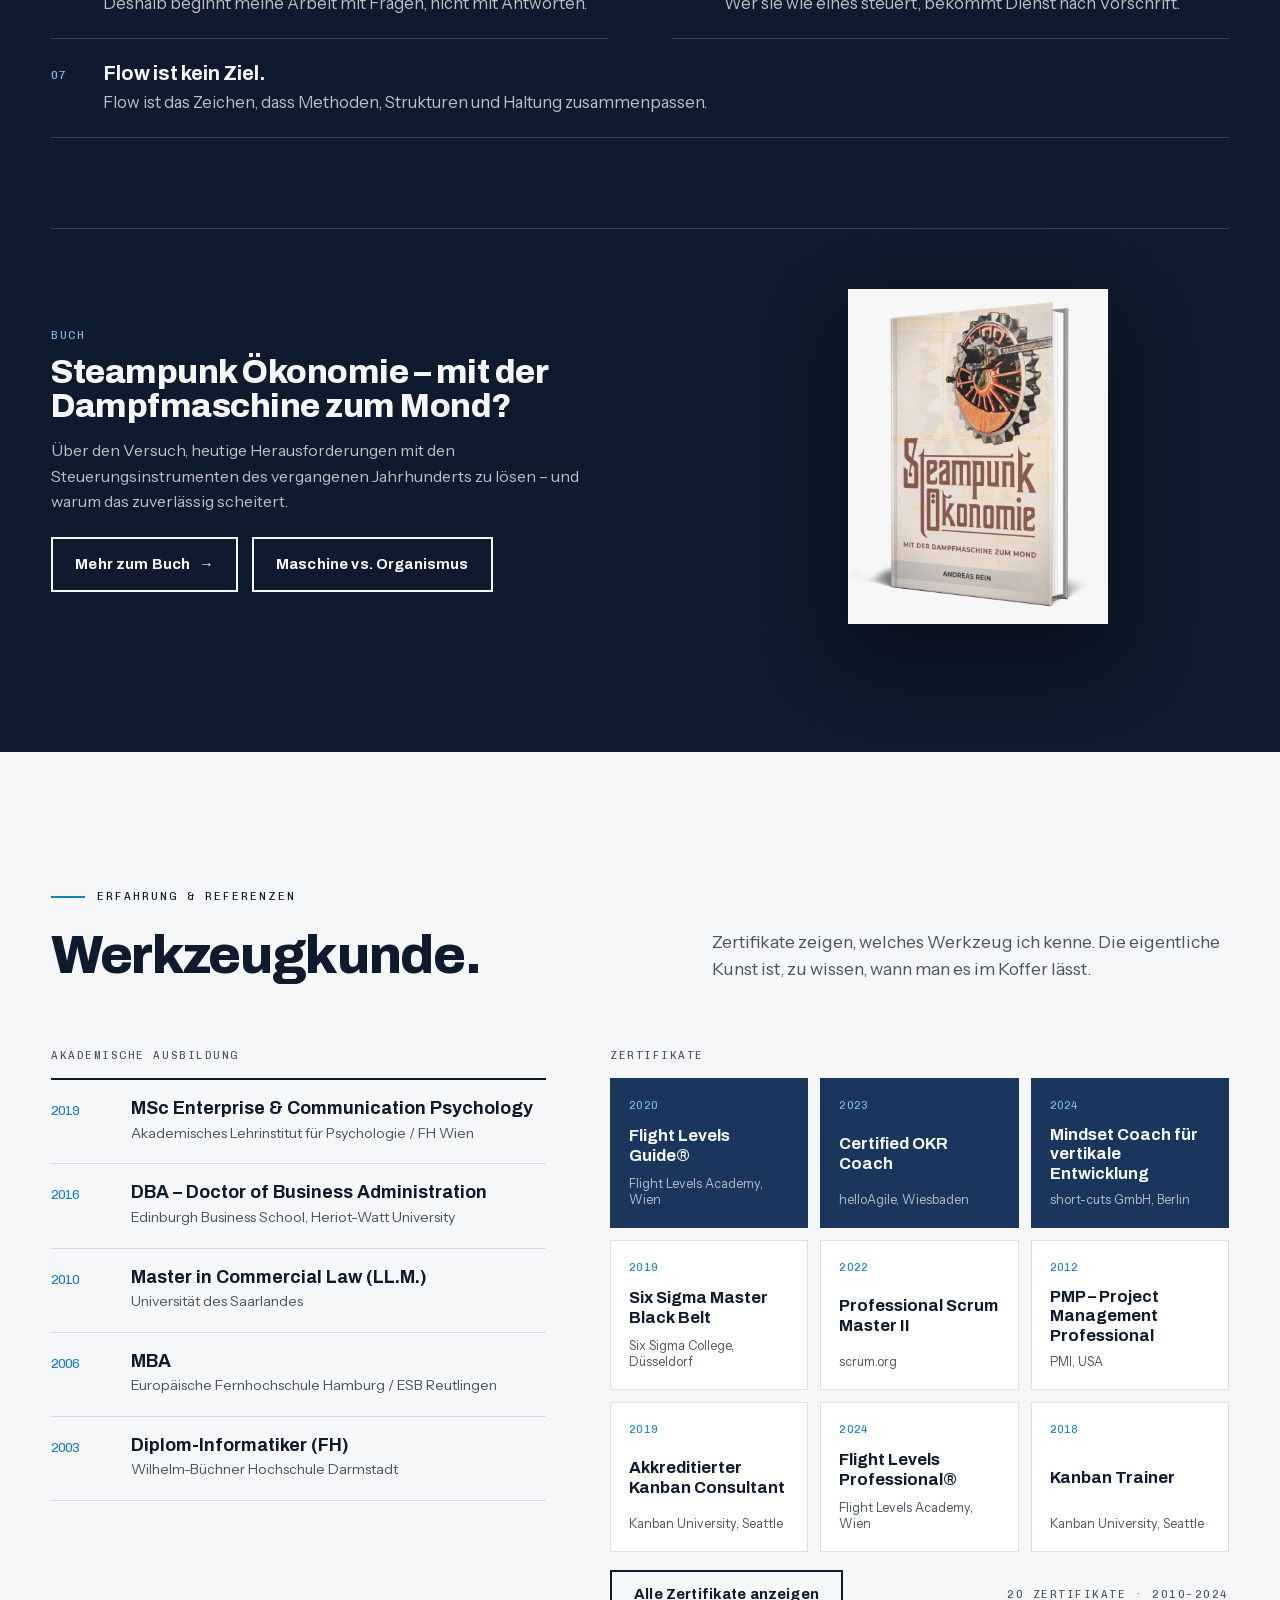
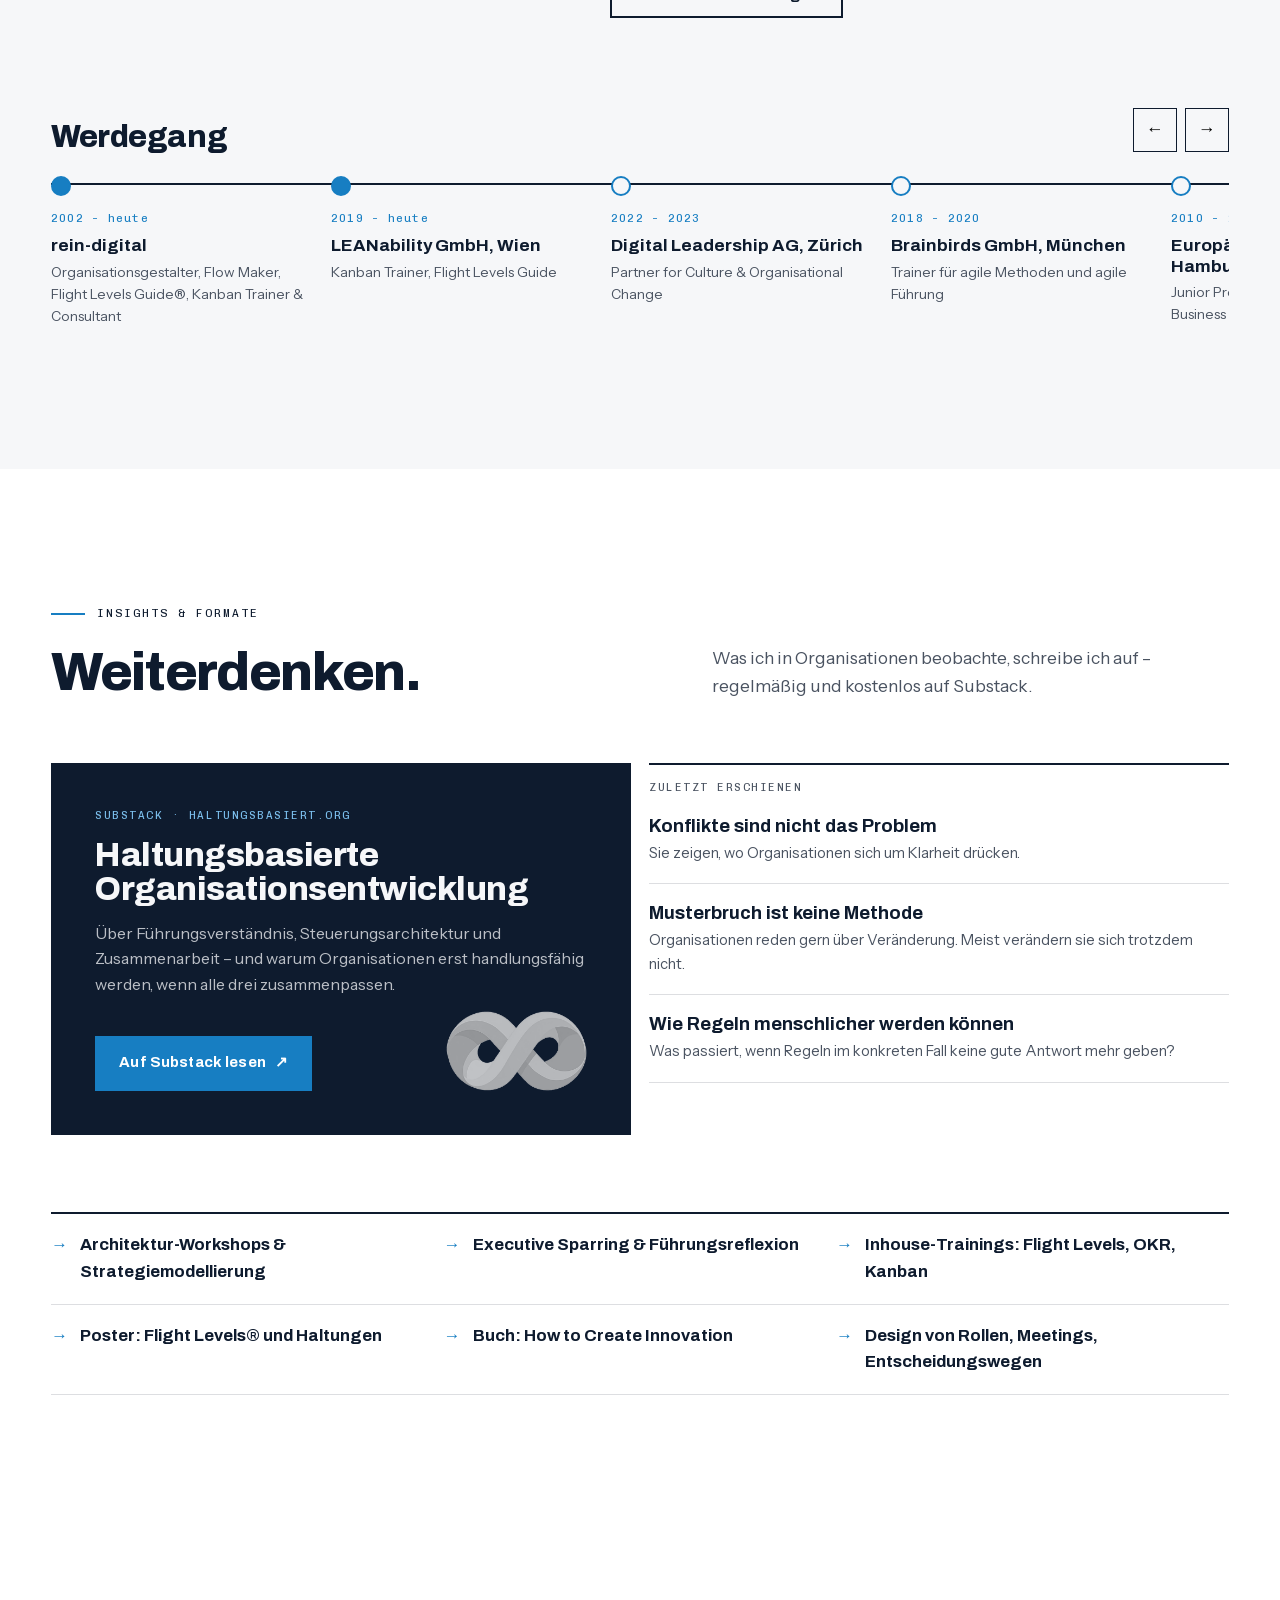
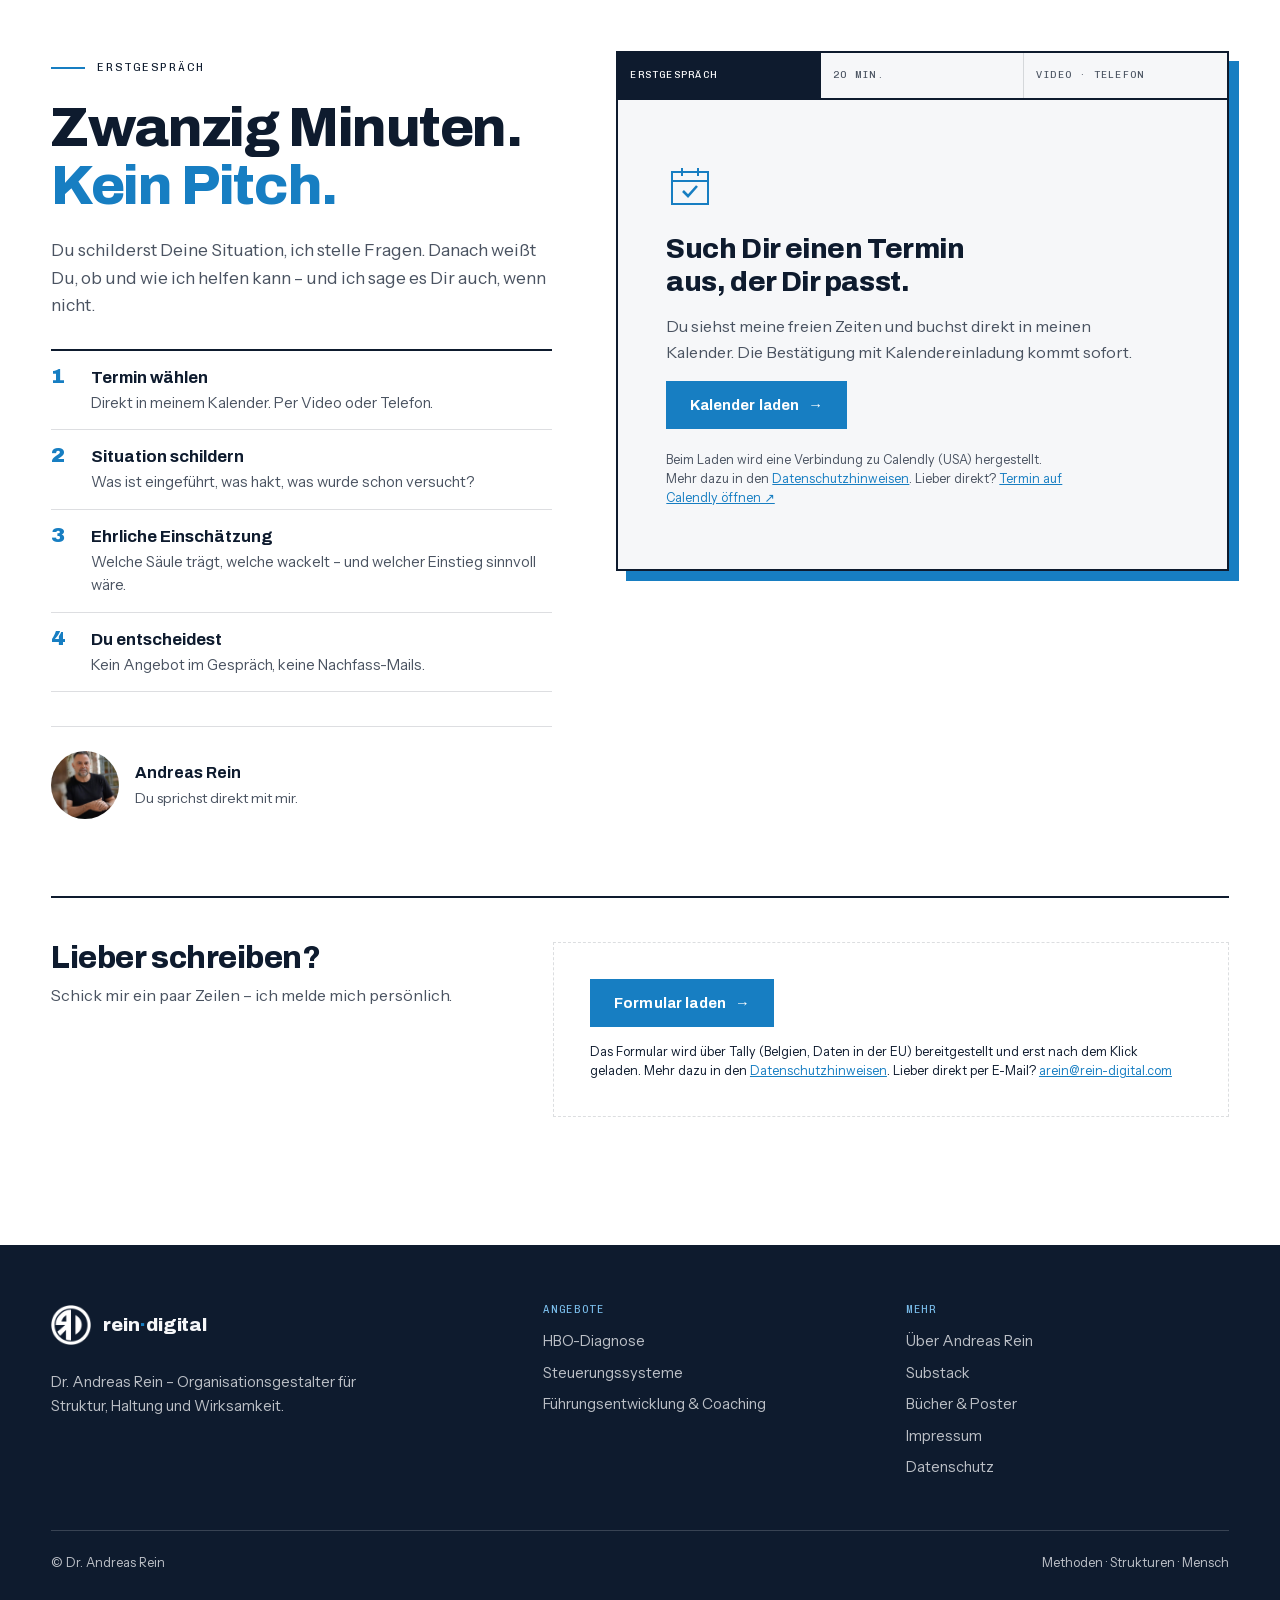
==== commit adeea0bc: "Gegenüberstellung mobil als Karten (Gestern/Heute) Co-Authored-By: Claude Opus 5.5 <noreply@anthropi" ====
--- a/index.html
+++ b/index.html
@@ -6,8 +6,8 @@
 <meta name="viewport" content="width=device-width, initial-scale=1">
 <title>Dr. Andreas Rein – Organisationsgestalter für Struktur, Haltung und Wirksamkeit</title>
 <meta name="description" content="Methoden und Strukturen wirken erst, wenn der Mensch dahinter mitgedacht wird. Dr. Andreas Rein – Organisationsgestalter, Flow Maker, haltungsbasierte Organisationsentwicklung (HBO).">
-<link rel="stylesheet" href="assets/fonts.css?v=61">
-<link rel="stylesheet" href="assets/site.css?v=61">
+<link rel="stylesheet" href="assets/fonts.css?v=62">
+<link rel="stylesheet" href="assets/site.css?v=62">
 </head>
 <body>
 
@@ -378,6 +378,6 @@
   </div>
 </footer>
 <a class="talk-fab" href="index.html#termin" aria-label="Erstgespräch vereinbaren"><img src="assets/img/p2.jpg" alt=""><span>Erstgespräch</span></a>
-<script src="assets/site.js?v=61"></script>
+<script src="assets/site.js?v=62"></script>
 </body>
 </html>
--- a/assets/site.css
+++ b/assets/site.css
@@ -806,11 +806,14 @@
 .sh-new{padding:16px 24px;font-family:var(--f-head);font-weight:700;color:var(--ink)}
 .shift-list li:hover .sh-new{color:var(--blue)}
 @media (max-width:700px){
+  .shift{border:0;background:none}
   .shift-head{display:none}
-  .shift-list li{grid-template-columns:1fr;padding:0}
-  .sh-old{padding:14px 18px 10px;font-size:.92rem}
+  .shift-list{display:grid;gap:12px;counter-reset:sh}
+  .shift-list li{display:block;background:var(--bg);border:1.5px solid var(--line);border-left:4px solid var(--blue);padding:16px 18px 18px;counter-increment:sh;position:relative}
+  .shift-list li::after{content:"0" counter(sh);position:absolute;top:16px;right:16px;font-family:var(--f-mono);font-size:.62rem;letter-spacing:.12em;color:var(--ink-soft);opacity:.6}
   .sh-arr{display:none}
-  .sh-new{padding:10px 18px 16px;display:flex;gap:10px}
-  .sh-new::before{content:"→";color:var(--blue);font-weight:800}
-  .shift::before{content:"⚙ gestern  →  heute";display:block;padding:12px 18px;border-bottom:2px solid var(--ink);font-family:var(--f-mono);font-size:.66rem;letter-spacing:.14em;text-transform:uppercase;white-space:pre}
+  .sh-old{display:block;position:relative;background:none;padding:20px 34px 0 0;font-size:.9rem;color:var(--ink-soft);text-decoration:line-through;text-decoration-color:rgba(210,85,58,.55);text-decoration-thickness:1.5px}
+  .sh-old::before{content:"Gestern";position:absolute;top:0;left:0;font-family:var(--f-mono);font-size:.6rem;letter-spacing:.14em;text-transform:uppercase;color:var(--rust)}
+  .sh-new{display:block;padding:12px 0 0;margin-top:12px;border-top:1px dashed var(--line);font-size:1.08rem;line-height:1.35}
+  .sh-new::before{content:"Heute";display:block;font-family:var(--f-mono);font-weight:400;font-size:.6rem;letter-spacing:.14em;text-transform:uppercase;color:var(--blue);margin-bottom:4px}
 }
